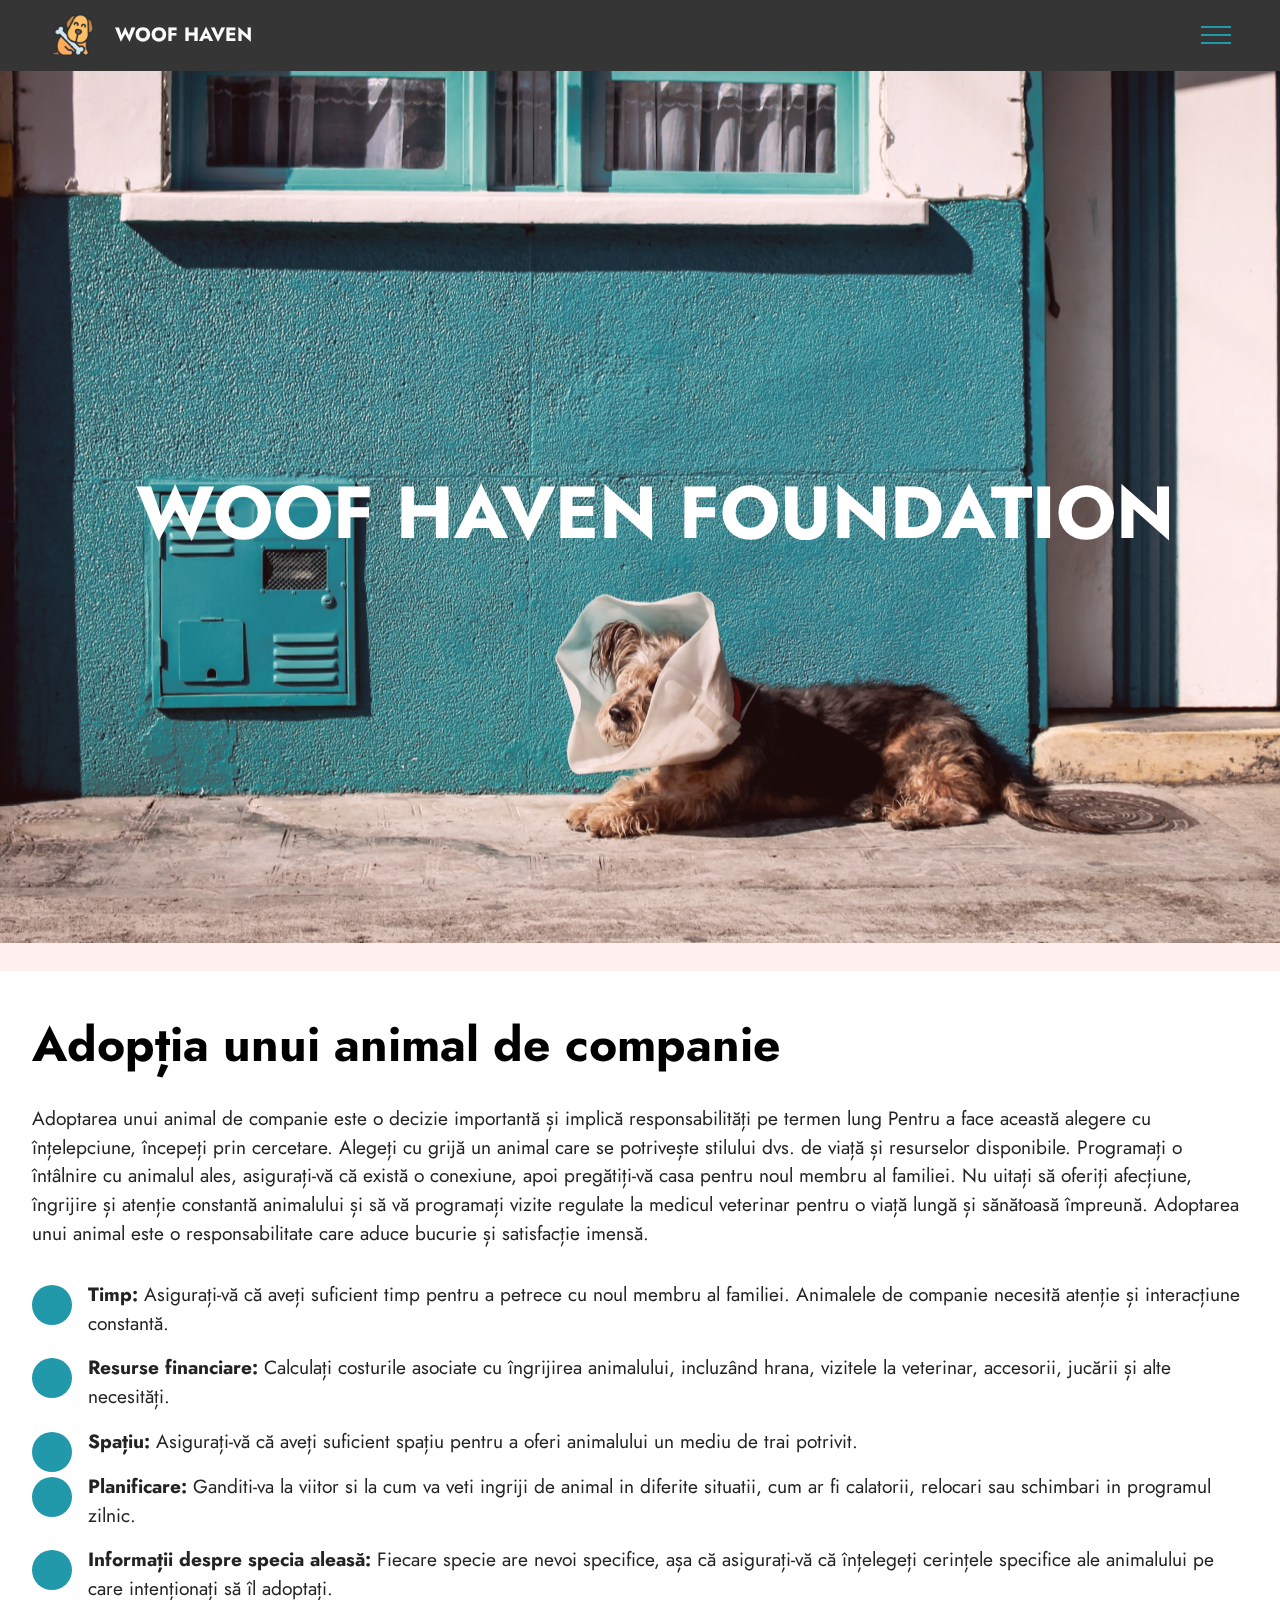
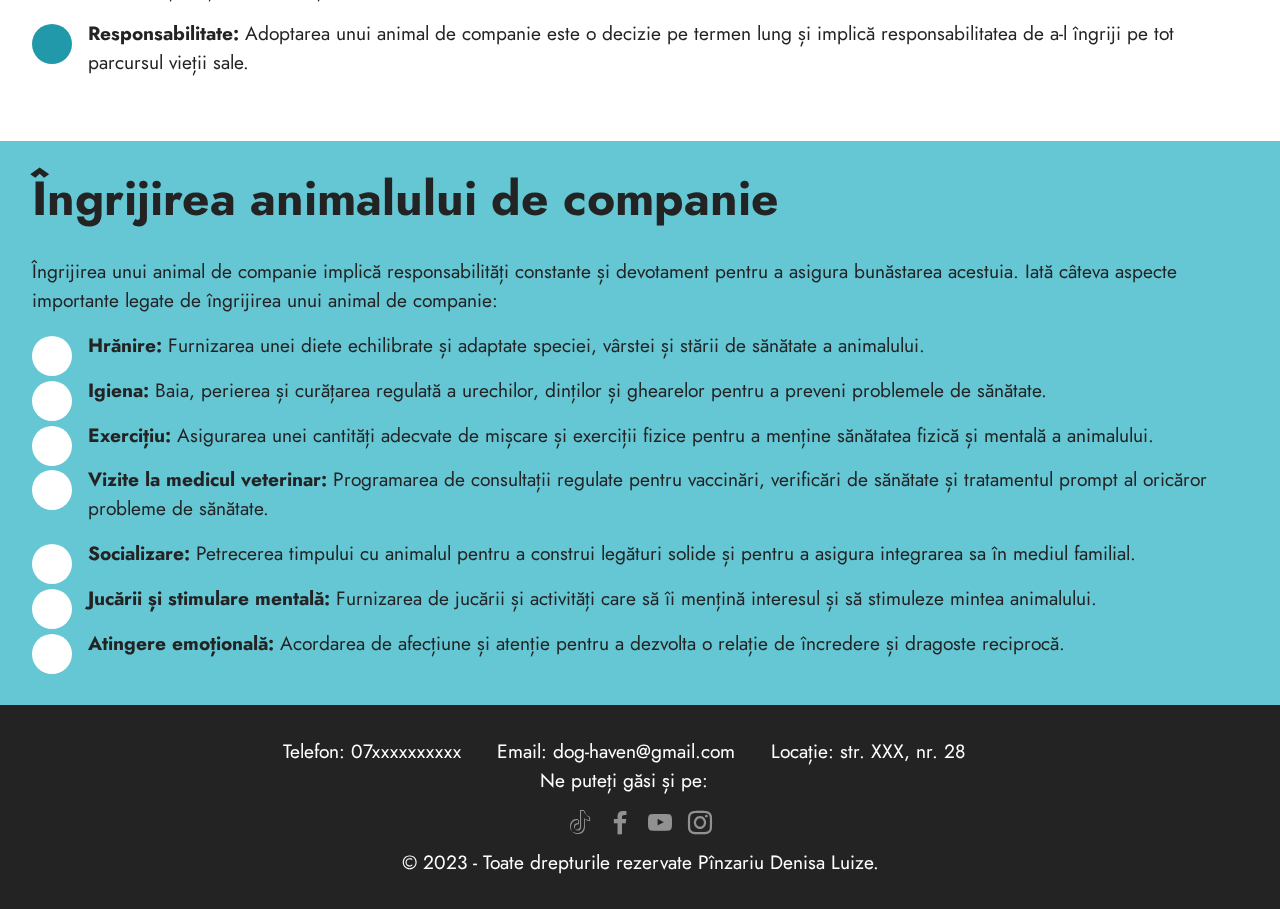
==== index.html @ f3b8346b "Prima versiune" ====
<!DOCTYPE html>
<html lang="ro">
<head>
  <meta charset="UTF-8">
  <meta name="author" content="Pînzariu Denisa Luize">
  <meta name="keywords" content="ONG, căței, adopție">
  <meta name="description" content="Tot ceea ce trebuie să știi despre căței, voluntariat și adoptția lor">
  <meta name="viewport" content="width=device-width, initial-scale=1, minimum-scale=1">
  <link rel="shortcut icon" href="assets/images/logo.png" type="image/x-icon">
  <meta name="description" content="">
  
  
  <title>WOOF Haven</title>
  <link rel="stylesheet" href="assets/tether/tether.min.css">
  <link rel="stylesheet" href="assets/bootstrap/css/bootstrap.min.css">
  <link rel="stylesheet" href="assets/bootstrap/css/bootstrap-grid.min.css">
  <link rel="stylesheet" href="assets/bootstrap/css/bootstrap-reboot.min.css">
  <link rel="stylesheet" href="assets/dropdown/css/style.css">
  <link rel="stylesheet" href="assets/socicon/css/styles.css">
  <link rel="stylesheet" href="assets/theme/css/style.css">
  <link rel="preload" as="style" href="assets/woof haven/css/mbr-additional.css"><link rel="stylesheet" href="assets/woof haven/css/mbr-additional.css" type="text/css">
  
  
  
  
</head>
<body>
  
  <section class="menu menu1 cid-u0d8FRiUh0" once="menu" id="menu1-0">
    

    <nav class="navbar navbar-dropdown collapsed">
        <div class="container-fluid">
            <div class="navbar-brand">
                <span class="navbar-logo">
                    <a href="index.html#header2-3">
                        <img src="assets/images/logo.png" alt="woof haven" style="height: 3rem;">
                    </a>
                </span>
                <span class="navbar-caption-wrap"><a class="navbar-caption text-white text-primary display-7" href="index.html">&nbsp;WOOF HAVEN</a></span>
            </div>
            <button class="navbar-toggler" type="button" data-toggle="collapse" data-target="#navbarSupportedContent" aria-controls="navbarNavAltMarkup" aria-expanded="false" aria-label="Toggle navigation">
                <div class="hamburger">
                    <span></span>
                    <span></span>
                    <span></span>
                    <span></span>
                </div>
            </button>
            <div class="collapse navbar-collapse" id="navbarSupportedContent">
                <ul class="navbar-nav nav-dropdown nav-right" data-app-modern-menu="true"><li class="nav-item"><a class="nav-link link text-white text-primary display-4" href="cateii-nostri.html" aria-expanded="false">Cățeii noștri</a></li><li class="nav-item"><a class="nav-link link text-white text-primary display-4" href="despre-noi.html">
                            Despre noi</a></li><li class="nav-item"><a class="nav-link link text-white text-primary display-4" href="implica-te.html">
                            Implică-te</a></li>
                    <li class="nav-item"><a class="nav-link link text-white text-primary display-4" href="contact.html">Contact</a>
                    </li></ul>
                
                
            </div>
        </div>
    </nav>
</section>

<section class="engine"><a href="https://woof haven.info/v">free html templates</a></section><section class="header2 cid-u0df5cunB4 mbr-fullscreen mbr-parallax-background" id="header2-5">

    

    <div class="mbr-overlay" style="opacity: 0.1; background-color: rgb(255, 102, 102);"></div>

    <div class="container-fluid">
        <div class="row justify-content-end">
            <div class="col-12 col-lg-11">
                <h1 class="mbr-section-title mbr-fonts-style mb-3 display-1"><strong>WOOF HAVEN FOUNDATION</strong></h1>
                
                
                
            </div>
        </div>
    </div>
</section>

<section class="content5 cid-u0dhcY89yg" id="content5-6">
    
    <div class="container-fluid">
        <div class="row justify-content-center">
            <div class="col-md-12 col-lg-12">
                <h2 class="mbr-section-title mbr-fonts-style mb-4 display-2"><strong>Adopția unui animal de companie&nbsp;</strong></h2>
                
                <p class="mbr-text mbr-fonts-style display-7">Adoptarea unui animal de companie este o decizie importantă și implică responsabilități pe termen lung Pentru a face această alegere cu înțelepciune, începeți prin cercetare. Alegeți cu grijă un animal care se potrivește stilului dvs. de viață și resurselor disponibile. Programați o întâlnire cu animalul ales, asigurați-vă că există o conexiune, apoi pregătiți-vă casa pentru noul membru al familiei. Nu uitați să oferiți afecțiune, îngrijire și atenție constantă animalului și să vă programați vizite regulate la medicul veterinar pentru o viață lungă și sănătoasă împreună. Adoptarea unui animal este o responsabilitate care aduce bucurie și satisfacție imensă.<br></p>
            </div>
        </div>
    </div>
</section>

<section class="content8 cid-u0djyHpOLw" id="content8-8">
    
    <div class="container-fluid">
        <div class="row justify-content-center">
            <div class="counter-container col-md-12 col-lg-12">
                
                <div class="mbr-text mbr-fonts-style display-7">
                    <ul>
                        <li><strong>Timp:&nbsp;</strong>Asigurați-vă că aveți suficient timp pentru a petrece cu noul membru al familiei. Animalele de companie necesită atenție și interacțiune constantă.&nbsp;</li>
                        <li><strong>Resurse financiare:&nbsp;</strong>Calculați costurile asociate cu îngrijirea animalului, incluzând hrana, vizitele la veterinar, accesorii, jucării și alte necesități.&nbsp;</li>
                        <li><strong>Spațiu:</strong>&nbsp;Asigurați-vă că aveți suficient spațiu pentru a oferi animalului un mediu de trai potrivit.</li><li><strong>Planificare:</strong> Ganditi-va la viitor si la cum va veti ingriji de animal in diferite situatii, cum ar fi calatorii, relocari sau schimbari in programul zilnic.</li><li><strong>
Informații despre specia aleasă:</strong> Fiecare specie are nevoi specifice, așa că asigurați-vă că înțelegeți cerințele specifice ale animalului pe care intenționați să îl adoptați.&nbsp;</li><li><strong>Responsabilitate:</strong> Adoptarea unui animal de companie este o decizie pe termen lung și implică responsabilitatea de a-l îngriji pe tot parcursul vieții sale.</li>
                    </ul>
                </div>
            </div>
        </div>
    </div>
</section>

<section class="content5 cid-u0du2XAeL3" id="content5-d">
    
    <div class="container-fluid">
        <div class="row justify-content-center">
            <div class="col-md-12 col-lg-12">
                
                <h2 class="mbr-section-subtitle mbr-fonts-style mb-4 display-2"><strong>Îngrijirea animalului de companie</strong></h2>
                <p class="mbr-text mbr-fonts-style display-7">Îngrijirea unui animal de companie implică responsabilități constante și devotament pentru a asigura bunăstarea acestuia. Iată câteva aspecte importante legate de îngrijirea unui animal de companie:
<br></p>
            </div>
        </div>
    </div>
</section>

<section class="content8 cid-u0dtSussFi" id="content8-c">
    
    <div class="container-fluid">
        <div class="row justify-content-center">
            <div class="counter-container col-md-12 col-lg-12">
                
                <div class="mbr-text mbr-fonts-style display-7">
                    <ul>
                        <li><strong>Hrănire: </strong>Furnizarea unei diete echilibrate și adaptate speciei, vârstei și stării de sănătate a animalului. 
</li><li><strong>Igiena: </strong>Baia, perierea și curățarea regulată a urechilor, dinților și ghearelor pentru a preveni problemele de sănătate. 
<strong></strong></li><li><strong>Exercițiu: </strong>Asigurarea unei cantități adecvate de mișcare și exerciții fizice pentru a menține sănătatea fizică și mentală a animalului. 
</li><li><strong>Vizite la medicul veterinar: </strong>Programarea de consultații regulate pentru vaccinări, verificări de sănătate și tratamentul prompt al oricăror probleme de sănătate. 
</li><li><strong>Socializare: </strong>Petrecerea timpului cu animalul pentru a construi legături solide și pentru a asigura integrarea sa în mediul familial. 
<strong></strong></li><li><strong>Jucării și stimulare mentală: </strong>Furnizarea de jucării și activități care să îi mențină interesul și să stimuleze mintea animalului. 
<strong></strong></li><li><strong>Atingere emoțională: </strong>Acordarea de afecțiune și atenție pentru a dezvolta o relație de încredere și dragoste reciprocă. 
</li>
                    </ul>
                </div>
            </div>
        </div>
    </div>
</section>

<section class="footer3 cid-u0dP0SPfYh" once="footers" id="footer3-h">

    

    

    <div class="container-fluid">
        <div class="media-container-row align-center mbr-white">
            <div class="row row-links">
                <ul class="foot-menu">
                    
                    
                    
                    
                    
                <li class="foot-menu-item mbr-fonts-style display-7">Telefon: 07xxxxxxxxxx&nbsp; &nbsp; &nbsp; Email: dog-haven@gmail.com&nbsp; &nbsp; &nbsp; Locație: str. XXX, nr. 28<br>Ne puteți găsi și pe:</li><li class="foot-menu-item mbr-fonts-style display-7"><br><br></li></ul>
            </div>
            <div class="row social-row">
                <div class="social-list align-right pb-2">
                    
                    
                    
                    
                    
                    
                <div class="soc-item">
                        <a href="https://www.tiktok.com" target="_blank">
                            <span class="mbr-iconfont mbr-iconfont-social socicon-tiktok socicon"></span>
                        </a>
                    </div><div class="soc-item">
                        <a href="https://www.facebook.com/?locale=ro_RO" target="_blank">
                            <span class="mbr-iconfont mbr-iconfont-social socicon-facebook socicon"></span>
                        </a>
                    </div><div class="soc-item">
                        <a href="https://www.youtube.com/" target="_blank">
                            <span class="mbr-iconfont mbr-iconfont-social socicon-youtube socicon"></span>
                        </a>
                    </div><div class="soc-item">
                        <a href="https://www.instagram.com/" target="_blank">
                            <span class="mbr-iconfont mbr-iconfont-social socicon-instagram socicon"></span>
                        </a>
                    </div></div>
            </div>
            <div class="row row-copirayt">
                <p class="mbr-text mb-0 mbr-fonts-style mbr-white align-center display-7">
                    © 2023 - Toate drepturile rezervate Pînzariu Denisa Luize.
                </p>
            </div>
        </div>
    </div>
</section>


  <script src="assets/web/assets/jquery/jquery.min.js"></script>
  <script src="assets/popper/popper.min.js"></script>
  <script src="assets/tether/tether.min.js"></script>
  <script src="assets/bootstrap/js/bootstrap.min.js"></script>
  <script src="assets/smoothscroll/smooth-scroll.js"></script>
  <script src="assets/parallax/jarallax.min.js"></script>
  <script src="assets/dropdown/js/nav-dropdown.js"></script>
  <script src="assets/dropdown/js/navbar-dropdown.js"></script>
  <script src="assets/touchswipe/jquery.touch-swipe.min.js"></script>
  <script src="assets/theme/js/script.js"></script>
  
  
  
</body>
</html>
---- assets/dropdown/css/style.css ----
.navbar-dropdown {
  left: 0;
  padding: 0;
  position: absolute;
  right: 0;
  top: 0;
  transition: all 0.45s ease;
  z-index: 1030;
  background: #282828; }
  .navbar-dropdown .navbar-logo {
    margin-right: 0.8rem;
    transition: margin 0.3s ease-in-out;
    vertical-align: middle; }
    .navbar-dropdown .navbar-logo img {
      height: 3.125rem;
      transition: all 0.3s ease-in-out; }
    .navbar-dropdown .navbar-logo.mbr-iconfont {
      font-size: 3.125rem;
      line-height: 3.125rem; }
  .navbar-dropdown .navbar-caption {
    font-weight: 700;
    white-space: normal;
    vertical-align: -4px;
    line-height: 3.125rem !important; }
    .navbar-dropdown .navbar-caption, .navbar-dropdown .navbar-caption:hover {
      color: inherit;
      text-decoration: none; }
  .navbar-dropdown .mbr-iconfont + .navbar-caption {
    vertical-align: -1px; }
  .navbar-dropdown.navbar-fixed-top {
    position: fixed; }
  .navbar-dropdown .navbar-brand span {
    vertical-align: -4px; }
  .navbar-dropdown.bg-color.transparent {
    background: none; }
  .navbar-dropdown.navbar-short .navbar-brand {
    padding: 0.625rem 0; }
    .navbar-dropdown.navbar-short .navbar-brand span {
      vertical-align: -1px; }
  .navbar-dropdown.navbar-short .navbar-caption {
    line-height: 2.375rem !important;
    vertical-align: -2px; }
  .navbar-dropdown.navbar-short .navbar-logo {
    margin-right: 0.5rem; }
    .navbar-dropdown.navbar-short .navbar-logo img {
      height: 2.375rem; }
    .navbar-dropdown.navbar-short .navbar-logo.mbr-iconfont {
      font-size: 2.375rem;
      line-height: 2.375rem; }
  .navbar-dropdown.navbar-short .mbr-table-cell {
    height: 3.625rem; }
  .navbar-dropdown .navbar-close {
    left: 0.6875rem;
    position: fixed;
    top: 0.75rem;
    z-index: 1000; }
  .navbar-dropdown .hamburger-icon {
    content: "";
    display: inline-block;
    vertical-align: middle;
    width: 16px;
    -webkit-box-shadow: 0 -6px 0 1px #282828,0 0 0 1px #282828,0 6px 0 1px #282828;
    -moz-box-shadow: 0 -6px 0 1px #282828,0 0 0 1px #282828,0 6px 0 1px #282828;
    box-shadow: 0 -6px 0 1px #282828,0 0 0 1px #282828,0 6px 0 1px #282828; }

.dropdown-menu .dropdown-toggle[data-toggle="dropdown-submenu"]::after {
  border-bottom: 0.35em solid transparent;
  border-left: 0.35em solid;
  border-right: 0;
  border-top: 0.35em solid transparent;
  margin-left: 0.3rem; }

.dropdown-menu .dropdown-item:focus {
  outline: 0; }

.nav-dropdown {
  font-size: 0.75rem;
  font-weight: 500;
  height: auto !important; }
  .nav-dropdown .nav-btn {
    padding-left: 1rem; }
  .nav-dropdown .link {
    margin: .667em 1.667em;
    font-weight: 500;
    padding: 0;
    transition: color .2s ease-in-out; }
    .nav-dropdown .link.dropdown-toggle {
      margin-right: 2.583em; }
      .nav-dropdown .link.dropdown-toggle::after {
        margin-left: .25rem;
        border-top: 0.35em solid;
        border-right: 0.35em solid transparent;
        border-left: 0.35em solid transparent;
        border-bottom: 0; }
      .nav-dropdown .link.dropdown-toggle[aria-expanded="true"] {
        margin: 0;
        padding: 0.667em 3.263em  0.667em 1.667em; }
  .nav-dropdown .link::after,
  .nav-dropdown .dropdown-item::after {
    color: inherit; }
  .nav-dropdown .btn {
    font-size: 0.75rem;
    font-weight: 700;
    letter-spacing: 0;
    margin-bottom: 0;
    padding-left: 1.25rem;
    padding-right: 1.25rem; }
  .nav-dropdown .dropdown-menu {
    border-radius: 0;
    border: 0;
    left: 0;
    margin: 0;
    padding-bottom: 1.25rem;
    padding-top: 1.25rem;
    position: relative; }
  .nav-dropdown .dropdown-submenu {
    margin-left: 0.125rem;
    top: 0; }
  .nav-dropdown .dropdown-item {
    font-weight: 500;
    line-height: 2;
    padding: 0.3846em 4.615em 0.3846em 1.5385em;
    position: relative;
    transition: color .2s ease-in-out, background-color .2s ease-in-out; }
    .nav-dropdown .dropdown-item::after {
      margin-top: -0.3077em;
      position: absolute;
      right: 1.1538em;
      top: 50%; }
    .nav-dropdown .dropdown-item:focus, .nav-dropdown .dropdown-item:hover {
      background: none; }

@media (max-width: 767px) {
  .nav-dropdown.navbar-toggleable-sm {
    bottom: 0;
    display: none;
    left: 0;
    overflow-x: hidden;
    position: fixed;
    top: 0;
    transform: translateX(-100%);
    -ms-transform: translateX(-100%);
    -webkit-transform: translateX(-100%);
    width: 18.75rem;
    z-index: 999; } }
.nav-dropdown.navbar-toggleable-xl {
  bottom: 0;
  display: none;
  left: 0;
  overflow-x: hidden;
  position: fixed;
  top: 0;
  transform: translateX(-100%);
  -ms-transform: translateX(-100%);
  -webkit-transform: translateX(-100%);
  width: 18.75rem;
  z-index: 999; }

.nav-dropdown-sm {
  display: block !important;
  overflow-x: hidden;
  overflow: auto;
  padding-top: 3.875rem; }
  .nav-dropdown-sm::after {
    content: "";
    display: block;
    height: 3rem;
    width: 100%; }
  .nav-dropdown-sm.collapse.in ~ .navbar-close {
    display: block !important; }
  .nav-dropdown-sm.collapsing, .nav-dropdown-sm.collapse.in {
    transform: translateX(0);
    -ms-transform: translateX(0);
    -webkit-transform: translateX(0);
    transition: all 0.25s ease-out;
    -webkit-transition: all 0.25s ease-out;
    background: #282828; }
  .nav-dropdown-sm.collapsing[aria-expanded="false"] {
    transform: translateX(-100%);
    -ms-transform: translateX(-100%);
    -webkit-transform: translateX(-100%); }
  .nav-dropdown-sm .nav-item {
    display: block;
    margin-left: 0 !important;
    padding-left: 0; }
  .nav-dropdown-sm .link,
  .nav-dropdown-sm .dropdown-item {
    border-top: 1px dotted rgba(255, 255, 255, 0.1);
    font-size: 0.8125rem;
    line-height: 1.6;
    margin: 0 !important;
    padding: 0.875rem 2.4rem 0.875rem 1.5625rem !important;
    position: relative;
    white-space: normal; }
    .nav-dropdown-sm .link:focus, .nav-dropdown-sm .link:hover,
    .nav-dropdown-sm .dropdown-item:focus,
    .nav-dropdown-sm .dropdown-item:hover {
      background: rgba(0, 0, 0, 0.2) !important;
      color: #c0a375; }
  .nav-dropdown-sm .nav-btn {
    position: relative;
    padding: 1.5625rem 1.5625rem 0 1.5625rem; }
    .nav-dropdown-sm .nav-btn::before {
      border-top: 1px dotted rgba(255, 255, 255, 0.1);
      content: "";
      left: 0;
      position: absolute;
      top: 0;
      width: 100%; }
    .nav-dropdown-sm .nav-btn + .nav-btn {
      padding-top: 0.625rem; }
      .nav-dropdown-sm .nav-btn + .nav-btn::before {
        display: none; }
  .nav-dropdown-sm .btn {
    padding: 0.625rem 0; }
  .nav-dropdown-sm .dropdown-toggle[data-toggle="dropdown-submenu"]::after {
    margin-left: .25rem;
    border-top: 0.35em solid;
    border-right: 0.35em solid transparent;
    border-left: 0.35em solid transparent;
    border-bottom: 0; }
  .nav-dropdown-sm .dropdown-toggle[data-toggle="dropdown-submenu"][aria-expanded="true"]::after {
    border-top: 0;
    border-right: 0.35em solid transparent;
    border-left: 0.35em solid transparent;
    border-bottom: 0.35em solid; }
  .nav-dropdown-sm .dropdown-menu {
    margin: 0;
    padding: 0;
    position: relative;
    top: 0;
    left: 0;
    width: 100%;
    border: 0;
    float: none;
    border-radius: 0;
    background: none; }
  .nav-dropdown-sm .dropdown-submenu {
    left: 100%;
    margin-left: 0.125rem;
    margin-top: -1.25rem;
    top: 0; }

.navbar-toggleable-sm .nav-dropdown .dropdown-menu {
  position: absolute; }

.navbar-toggleable-sm .nav-dropdown .dropdown-submenu {
  left: 100%;
  margin-left: 0.125rem;
  margin-top: -1.25rem;
  top: 0; }

.navbar-toggleable-sm.opened .nav-dropdown .dropdown-menu {
  position: relative; }

.navbar-toggleable-sm.opened .nav-dropdown .dropdown-submenu {
  left: 0;
  margin-left: 00rem;
  margin-top: 0rem;
  top: 0; }

.is-builder .nav-dropdown.collapsing {
  transition: none !important; }

/*# sourceMappingURL=style.css.map */
---- assets/socicon/css/styles.css ----
@charset "UTF-8";

@font-face {
  font-family: 'Socicon';
  src:  url('../fonts/socicon.eot');
  src:  url('../fonts/socicon.eot?#iefix') format('embedded-opentype'),
    url('../fonts/socicon.woff2') format('woff2'),
    url('../fonts/socicon.ttf') format('truetype'),
    url('../fonts/socicon.woff') format('woff'),
    url('../fonts/socicon.svg#socicon') format('svg');
  font-weight: normal;
  font-style: normal;
}

[data-icon]:before {
  font-family: "socicon" !important;
  content: attr(data-icon);
  font-style: normal !important;
  font-weight: normal !important;
  font-variant: normal !important;
  text-transform: none !important;
  speak: none;
  line-height: 1;
  -webkit-font-smoothing: antialiased;
  -moz-osx-font-smoothing: grayscale;
}

[class^="socicon-"], [class*=" socicon-"] {
  /* use !important to prevent issues with browser extensions that change fonts */
  font-family: 'Socicon' !important;
  speak: none;
  font-style: normal;
  font-weight: normal;
  font-variant: normal;
  text-transform: none;
  line-height: 1;

  /* Better Font Rendering =========== */
  -webkit-font-smoothing: antialiased;
  -moz-osx-font-smoothing: grayscale;
}

.socicon-eitaa:before {
  content: "\e97c";
}
.socicon-soroush:before {
  content: "\e97d";
}
.socicon-bale:before {
  content: "\e97e";
}
.socicon-zazzle:before {
  content: "\e97b";
}
.socicon-society6:before {
  content: "\e97a";
}
.socicon-redbubble:before {
  content: "\e979";
}
.socicon-avvo:before {
  content: "\e978";
}
.socicon-stitcher:before {
  content: "\e977";
}
.socicon-googlehangouts:before {
  content: "\e974";
}
.socicon-dlive:before {
  content: "\e975";
}
.socicon-vsco:before {
  content: "\e976";
}
.socicon-flipboard:before {
  content: "\e973";
}
.socicon-ubuntu:before {
  content: "\e958";
}
.socicon-artstation:before {
  content: "\e959";
}
.socicon-invision:before {
  content: "\e95a";
}
.socicon-torial:before {
  content: "\e95b";
}
.socicon-collectorz:before {
  content: "\e95c";
}
.socicon-seenthis:before {
  content: "\e95d";
}
.socicon-googleplaymusic:before {
  content: "\e95e";
}
.socicon-debian:before {
  content: "\e95f";
}
.socicon-filmfreeway:before {
  content: "\e960";
}
.socicon-gnome:before {
  content: "\e961";
}
.socicon-itchio:before {
  content: "\e962";
}
.socicon-jamendo:before {
  content: "\e963";
}
.socicon-mix:before {
  content: "\e964";
}
.socicon-sharepoint:before {
  content: "\e965";
}
.socicon-tinder:before {
  content: "\e966";
}
.socicon-windguru:before {
  content: "\e967";
}
.socicon-cdbaby:before {
  content: "\e968";
}
.socicon-elementaryos:before {
  content: "\e969";
}
.socicon-stage32:before {
  content: "\e96a";
}
.socicon-tiktok:before {
  content: "\e96b";
}
.socicon-gitter:before {
  content: "\e96c";
}
.socicon-letterboxd:before {
  content: "\e96d";
}
.socicon-threema:before {
  content: "\e96e";
}
.socicon-splice:before {
  content: "\e96f";
}
.socicon-metapop:before {
  content: "\e970";
}
.socicon-naver:before {
  content: "\e971";
}
.socicon-remote:before {
  content: "\e972";
}
.socicon-internet:before {
  content: "\e957";
}
.socicon-moddb:before {
  content: "\e94b";
}
.socicon-indiedb:before {
  content: "\e94c";
}
.socicon-traxsource:before {
  content: "\e94d";
}
.socicon-gamefor:before {
  content: "\e94e";
}
.socicon-pixiv:before {
  content: "\e94f";
}
.socicon-myanimelist:before {
  content: "\e950";
}
.socicon-blackberry:before {
  content: "\e951";
}
.socicon-wickr:before {
  content: "\e952";
}
.socicon-spip:before {
  content: "\e953";
}
.socicon-napster:before {
  content: "\e954";
}
.socicon-beatport:before {
  content: "\e955";
}
.socicon-hackerone:before {
  content: "\e956";
}
.socicon-hackernews:before {
  content: "\e946";
}
.socicon-smashwords:before {
  content: "\e947";
}
.socicon-kobo:before {
  content: "\e948";
}
.socicon-bookbub:before {
  content: "\e949";
}
.socicon-mailru:before {
  content: "\e94a";
}
.socicon-gitlab:before {
  content: "\e945";
}
.socicon-instructables:before {
  content: "\e944";
}
.socicon-portfolio:before {
  content: "\e943";
}
.socicon-codered:before {
  content: "\e940";
}
.socicon-origin:before {
  content: "\e941";
}
.socicon-nextdoor:before {
  content: "\e942";
}
.socicon-udemy:before {
  content: "\e93f";
}
.socicon-livemaster:before {
  content: "\e93e";
}
.socicon-crunchbase:before {
  content: "\e93b";
}
.socicon-homefy:before {
  content: "\e93c";
}
.socicon-calendly:before {
  content: "\e93d";
}
.socicon-realtor:before {
  content: "\e90f";
}
.socicon-tidal:before {
  content: "\e910";
}
.socicon-qobuz:before {
  content: "\e911";
}
.socicon-natgeo:before {
  content: "\e912";
}
.socicon-mastodon:before {
  content: "\e913";
}
.socicon-unsplash:before {
  content: "\e914";
}
.socicon-homeadvisor:before {
  content: "\e915";
}
.socicon-angieslist:before {
  content: "\e916";
}
.socicon-codepen:before {
  content: "\e917";
}
.socicon-slack:before {
  content: "\e918";
}
.socicon-openaigym:before {
  content: "\e919";
}
.socicon-logmein:before {
  content: "\e91a";
}
.socicon-fiverr:before {
  content: "\e91b";
}
.socicon-gotomeeting:before {
  content: "\e91c";
}
.socicon-aliexpress:before {
  content: "\e91d";
}
.socicon-guru:before {
  content: "\e91e";
}
.socicon-appstore:before {
  content: "\e91f";
}
.socicon-homes:before {
  content: "\e920";
}
.socicon-zoom:before {
  content: "\e921";
}
.socicon-alibaba:before {
  content: "\e922";
}
.socicon-craigslist:before {
  content: "\e923";
}
.socicon-wix:before {
  content: "\e924";
}
.socicon-redfin:before {
  content: "\e925";
}
.socicon-googlecalendar:before {
  content: "\e926";
}
.socicon-shopify:before {
  content: "\e927";
}
.socicon-freelancer:before {
  content: "\e928";
}
.socicon-seedrs:before {
  content: "\e929";
}
.socicon-bing:before {
  content: "\e92a";
}
.socicon-doodle:before {
  content: "\e92b";
}
.socicon-bonanza:before {
  content: "\e92c";
}
.socicon-squarespace:before {
  content: "\e92d";
}
.socicon-toptal:before {
  content: "\e92e";
}
.socicon-gust:before {
  content: "\e92f";
}
.socicon-ask:before {
  content: "\e930";
}
.socicon-trulia:before {
  content: "\e931";
}
.socicon-loomly:before {
  content: "\e932";
}
.socicon-ghost:before {
  content: "\e933";
}
.socicon-upwork:before {
  content: "\e934";
}
.socicon-fundable:before {
  content: "\e935";
}
.socicon-booking:before {
  content: "\e936";
}
.socicon-googlemaps:before {
  content: "\e937";
}
.socicon-zillow:before {
  content: "\e938";
}
.socicon-niconico:before {
  content: "\e939";
}
.socicon-toneden:before {
  content: "\e93a";
}
.socicon-augment:before {
  content: "\e908";
}
.socicon-bitbucket:before {
  content: "\e909";
}
.socicon-fyuse:before {
  content: "\e90a";
}
.socicon-yt-gaming:before {
  content: "\e90b";
}
.socicon-sketchfab:before {
  content: "\e90c";
}
.socicon-mobcrush:before {
  content: "\e90d";
}
.socicon-microsoft:before {
  content: "\e90e";
}
.socicon-pandora:before {
  content: "\e907";
}
.socicon-messenger:before {
  content: "\e906";
}
.socicon-gamewisp:before {
  content: "\e905";
}
.socicon-bloglovin:before {
  content: "\e904";
}
.socicon-tunein:before {
  content: "\e903";
}
.socicon-gamejolt:before {
  content: "\e901";
}
.socicon-trello:before {
  content: "\e902";
}
.socicon-spreadshirt:before {
  content: "\e900";
}
.socicon-500px:before {
  content: "\e000";
}
.socicon-8tracks:before {
  content: "\e001";
}
.socicon-airbnb:before {
  content: "\e002";
}
.socicon-alliance:before {
  content: "\e003";
}
.socicon-amazon:before {
  content: "\e004";
}
.socicon-amplement:before {
  content: "\e005";
}
.socicon-android:before {
  content: "\e006";
}
.socicon-angellist:before {
  content: "\e007";
}
.socicon-apple:before {
  content: "\e008";
}
.socicon-appnet:before {
  content: "\e009";
}
.socicon-baidu:before {
  content: "\e00a";
}
.socicon-bandcamp:before {
  content: "\e00b";
}
.socicon-battlenet:before {
  content: "\e00c";
}
.socicon-mixer:before {
  content: "\e00d";
}
.socicon-bebee:before {
  content: "\e00e";
}
.socicon-bebo:before {
  content: "\e00f";
}
.socicon-behance:before {
  content: "\e010";
}
.socicon-blizzard:before {
  content: "\e011";
}
.socicon-blogger:before {
  content: "\e012";
}
.socicon-buffer:before {
  content: "\e013";
}
.socicon-chrome:before {
  content: "\e014";
}
.socicon-coderwall:before {
  content: "\e015";
}
.socicon-curse:before {
  content: "\e016";
}
.socicon-dailymotion:before {
  content: "\e017";
}
.socicon-deezer:before {
  content: "\e018";
}
.socicon-delicious:before {
  content: "\e019";
}
.socicon-deviantart:before {
  content: "\e01a";
}
.socicon-diablo:before {
  content: "\e01b";
}
.socicon-digg:before {
  content: "\e01c";
}
.socicon-discord:before {
  content: "\e01d";
}
.socicon-disqus:before {
  content: "\e01e";
}
.socicon-douban:before {
  content: "\e01f";
}
.socicon-draugiem:before {
  content: "\e020";
}
.socicon-dribbble:before {
  content: "\e021";
}
.socicon-drupal:before {
  content: "\e022";
}
.socicon-ebay:before {
  content: "\e023";
}
.socicon-ello:before {
  content: "\e024";
}
.socicon-endomodo:before {
  content: "\e025";
}
.socicon-envato:before {
  content: "\e026";
}
.socicon-etsy:before {
  content: "\e027";
}
.socicon-facebook:before {
  content: "\e028";
}
.socicon-feedburner:before {
  content: "\e029";
}
.socicon-filmweb:before {
  content: "\e02a";
}
.socicon-firefox:before {
  content: "\e02b";
}
.socicon-flattr:before {
  content: "\e02c";
}
.socicon-flickr:before {
  content: "\e02d";
}
.socicon-formulr:before {
  content: "\e02e";
}
.socicon-forrst:before {
  content: "\e02f";
}
.socicon-foursquare:before {
  content: "\e030";
}
.socicon-friendfeed:before {
  content: "\e031";
}
.socicon-github:before {
  content: "\e032";
}
.socicon-goodreads:before {
  content: "\e033";
}
.socicon-google:before {
  content: "\e034";
}
.socicon-googlescholar:before {
  content: "\e035";
}
.socicon-googlegroups:before {
  content: "\e036";
}
.socicon-googlephotos:before {
  content: "\e037";
}
.socicon-googleplus:before {
  content: "\e038";
}
.socicon-grooveshark:before {
  content: "\e039";
}
.socicon-hackerrank:before {
  content: "\e03a";
}
.socicon-hearthstone:before {
  content: "\e03b";
}
.socicon-hellocoton:before {
  content: "\e03c";
}
.socicon-heroes:before {
  content: "\e03d";
}
.socicon-smashcast:before {
  content: "\e03e";
}
.socicon-horde:before {
  content: "\e03f";
}
.socicon-houzz:before {
  content: "\e040";
}
.socicon-icq:before {
  content: "\e041";
}
.socicon-identica:before {
  content: "\e042";
}
.socicon-imdb:before {
  content: "\e043";
}
.socicon-instagram:before {
  content: "\e044";
}
.socicon-issuu:before {
  content: "\e045";
}
.socicon-istock:before {
  content: "\e046";
}
.socicon-itunes:before {
  content: "\e047";
}
.socicon-keybase:before {
  content: "\e048";
}
.socicon-lanyrd:before {
  content: "\e049";
}
.socicon-lastfm:before {
  content: "\e04a";
}
.socicon-line:before {
  content: "\e04b";
}
.socicon-linkedin:before {
  content: "\e04c";
}
.socicon-livejournal:before {
  content: "\e04d";
}
.socicon-lyft:before {
  content: "\e04e";
}
.socicon-macos:before {
  content: "\e04f";
}
.socicon-mail:before {
  content: "\e050";
}
.socicon-medium:before {
  content: "\e051";
}
.socicon-meetup:before {
  content: "\e052";
}
.socicon-mixcloud:before {
  content: "\e053";
}
.socicon-modelmayhem:before {
  content: "\e054";
}
.socicon-mumble:before {
  content: "\e055";
}
.socicon-myspace:before {
  content: "\e056";
}
.socicon-newsvine:before {
  content: "\e057";
}
.socicon-nintendo:before {
  content: "\e058";
}
.socicon-npm:before {
  content: "\e059";
}
.socicon-odnoklassniki:before {
  content: "\e05a";
}
.socicon-openid:before {
  content: "\e05b";
}
.socicon-opera:before {
  content: "\e05c";
}
.socicon-outlook:before {
  content: "\e05d";
}
.socicon-overwatch:before {
  content: "\e05e";
}
.socicon-patreon:before {
  content: "\e05f";
}
.socicon-paypal:before {
  content: "\e060";
}
.socicon-periscope:before {
  content: "\e061";
}
.socicon-persona:before {
  content: "\e062";
}
.socicon-pinterest:before {
  content: "\e063";
}
.socicon-play:before {
  content: "\e064";
}
.socicon-player:before {
  content: "\e065";
}
.socicon-playstation:before {
  content: "\e066";
}
.socicon-pocket:before {
  content: "\e067";
}
.socicon-qq:before {
  content: "\e068";
}
.socicon-quora:before {
  content: "\e069";
}
.socicon-raidcall:before {
  content: "\e06a";
}
.socicon-ravelry:before {
  content: "\e06b";
}
.socicon-reddit:before {
  content: "\e06c";
}
.socicon-renren:before {
  content: "\e06d";
}
.socicon-researchgate:before {
  content: "\e06e";
}
.socicon-residentadvisor:before {
  content: "\e06f";
}
.socicon-reverbnation:before {
  content: "\e070";
}
.socicon-rss:before {
  content: "\e071";
}
.socicon-sharethis:before {
  content: "\e072";
}
.socicon-skype:before {
  content: "\e073";
}
.socicon-slideshare:before {
  content: "\e074";
}
.socicon-smugmug:before {
  content: "\e075";
}
.socicon-snapchat:before {
  content: "\e076";
}
.socicon-songkick:before {
  content: "\e077";
}
.socicon-soundcloud:before {
  content: "\e078";
}
.socicon-spotify:before {
  content: "\e079";
}
.socicon-stackexchange:before {
  content: "\e07a";
}
.socicon-stackoverflow:before {
  content: "\e07b";
}
.socicon-starcraft:before {
  content: "\e07c";
}
.socicon-stayfriends:before {
  content: "\e07d";
}
.socicon-steam:before {
  content: "\e07e";
}
.socicon-storehouse:before {
  content: "\e07f";
}
.socicon-strava:before {
  content: "\e080";
}
.socicon-streamjar:before {
  content: "\e081";
}
.socicon-stumbleupon:before {
  content: "\e082";
}
.socicon-swarm:before {
  content: "\e083";
}
.socicon-teamspeak:before {
  content: "\e084";
}
.socicon-teamviewer:before {
  content: "\e085";
}
.socicon-technorati:before {
  content: "\e086";
}
.socicon-telegram:before {
  content: "\e087";
}
.socicon-tripadvisor:before {
  content: "\e088";
}
.socicon-tripit:before {
  content: "\e089";
}
.socicon-triplej:before {
  content: "\e08a";
}
.socicon-tumblr:before {
  content: "\e08b";
}
.socicon-twitch:before {
  content: "\e08c";
}
.socicon-twitter:before {
  content: "\e08d";
}
.socicon-uber:before {
  content: "\e08e";
}
.socicon-ventrilo:before {
  content: "\e08f";
}
.socicon-viadeo:before {
  content: "\e090";
}
.socicon-viber:before {
  content: "\e091";
}
.socicon-viewbug:before {
  content: "\e092";
}
.socicon-vimeo:before {
  content: "\e093";
}
.socicon-vine:before {
  content: "\e094";
}
.socicon-vkontakte:before {
  content: "\e095";
}
.socicon-warcraft:before {
  content: "\e096";
}
.socicon-wechat:before {
  content: "\e097";
}
.socicon-weibo:before {
  content: "\e098";
}
.socicon-whatsapp:before {
  content: "\e099";
}
.socicon-wikipedia:before {
  content: "\e09a";
}
.socicon-windows:before {
  content: "\e09b";
}
.socicon-wordpress:before {
  content: "\e09c";
}
.socicon-wykop:before {
  content: "\e09d";
}
.socicon-xbox:before {
  content: "\e09e";
}
.socicon-xing:before {
  content: "\e09f";
}
.socicon-yahoo:before {
  content: "\e0a0";
}
.socicon-yammer:before {
  content: "\e0a1";
}
.socicon-yandex:before {
  content: "\e0a2";
}
.socicon-yelp:before {
  content: "\e0a3";
}
.socicon-younow:before {
  content: "\e0a4";
}
.socicon-youtube:before {
  content: "\e0a5";
}
.socicon-zapier:before {
  content: "\e0a6";
}
.socicon-zerply:before {
  content: "\e0a7";
}
.socicon-zomato:before {
  content: "\e0a8";
}
.socicon-zynga:before {
  content: "\e0a9";
}
---- assets/theme/css/style.css ----
section {
  background-color: #ffffff; }

.form-control:focus {
  box-shadow: none; }

:focus {
  outline: none; }

section,
.container,
.container-fluid {
  position: relative;
  word-wrap: break-word; }

a.mbr-iconfont:hover {
  text-decoration: none; }

.article .lead p,
.article .lead ul,
.article .lead ol,
.article .lead pre,
.article .lead blockquote {
  margin-bottom: 0; }

a {
  font-style: normal;
  font-weight: 400;
  cursor: pointer; }
  a, a:hover {
    text-decoration: none; }

figure {
  margin-bottom: 0; }

body {
  color: #232323; }

h1,
h2,
h3,
h4,
h5,
h6,
.display-1,
.display-2,
.display-4,
.display-5,
.display-7,
span,
p,
a {
  line-height: 1;
  word-break: break-word;
  word-wrap: break-word;
  font-weight: 400; }

b,
strong {
  font-weight: bold; }

input:-webkit-autofill, input:-webkit-autofill:hover, input:-webkit-autofill:focus, input:-webkit-autofill:active {
  transition-delay: 9999s;
  transition-property: background-color, color; }

textarea[type="hidden"] {
  display: none; }

body {
  position: relative; }

section {
  background-position: 50% 50%;
  background-repeat: no-repeat;
  background-size: cover; }
  section .mbr-background-video,
  section .mbr-background-video-preview {
    position: absolute;
    bottom: 0;
    left: 0;
    right: 0;
    top: 0; }

.hidden {
  visibility: hidden; }

.mbr-z-index20 {
  z-index: 20; }

/*! Base colors */
.mbr-white {
  color: #ffffff; }

.mbr-black {
  color: #111111; }

.mbr-bg-white {
  background-color: #ffffff; }

.mbr-bg-black {
  background-color: #000000; }

/*! Text-aligns */
.align-left {
  text-align: left; }

.align-center {
  text-align: center; }

.align-right {
  text-align: right; }

/*! Font-weight  */
.mbr-light {
  font-weight: 300; }

.mbr-regular {
  font-weight: 400; }

.mbr-semibold {
  font-weight: 500; }

.mbr-bold {
  font-weight: 700; }

/*! Media  */
.media-size-item {
  flex: 1 1 auto; }

.media-content {
  flex-basis: 100%; }

.media-container-row {
  display: flex;
  flex-direction: row;
  flex-wrap: wrap;
  justify-content: center;
  align-content: center;
  align-items: start; }
  .media-container-row .media-size-item {
    width: 400px; }

.media-container-column {
  display: flex;
  flex-direction: column;
  flex-wrap: wrap;
  justify-content: center;
  align-content: center;
  align-items: stretch; }
  .media-container-column > * {
    width: 100%; }

@media (min-width: 992px) {
  .media-container-row {
    flex-wrap: nowrap; } }
figure {
  overflow: hidden; }

figure[mbr-media-size] {
  transition: width 0.1s; }

img,
iframe {
  display: block;
  width: 100%; }

.card {
  background-color: transparent;
  border: none; }

.card-box {
  width: 100%; }

.card-img {
  text-align: center;
  flex-shrink: 0;
  -webkit-flex-shrink: 0; }

.media {
  max-width: 100%;
  margin: 0 auto; }

.mbr-figure {
  align-self: center; }

.media-container > div {
  max-width: 100%; }

.mbr-figure img,
.card-img img {
  width: 100%; }

@media (max-width: 991px) {
  .media-size-item {
    width: auto !important; }

  .media {
    width: auto; }

  .mbr-figure {
    width: 100% !important; } }
/*! Buttons */
.mbr-section-btn {
  margin-left: -0.6rem;
  margin-right: -0.6rem;
  font-size: 0; }

.btn {
  font-weight: 600;
  border-width: 1px;
  font-style: normal;
  margin: 0.6rem 0.6rem;
  white-space: normal;
  transition: all 0.2s ease-in-out;
  display: inline-flex;
  align-items: center;
  justify-content: center;
  word-break: break-word; }

.btn-sm {
  font-weight: 600;
  letter-spacing: 0px;
  transition: all 0.3s ease-in-out; }

.btn-md {
  font-weight: 600;
  letter-spacing: 0px;
  transition: all 0.3s ease-in-out; }

.btn-lg {
  font-weight: 600;
  letter-spacing: 0px;
  transition: all 0.3s ease-in-out; }

.btn-form {
  margin: 0; }
  .btn-form:hover {
    cursor: pointer; }

nav .mbr-section-btn {
  margin-left: 0rem;
  margin-right: 0rem; }

/*! Btn icon margin */
.btn .mbr-iconfont,
.btn.btn-sm .mbr-iconfont {
  order: 1;
  cursor: pointer;
  margin-left: 0.5rem;
  vertical-align: sub; }

.btn.btn-md .mbr-iconfont,
.btn.btn-md .mbr-iconfont {
  margin-left: 0.8rem; }

.mbr-regular {
  font-weight: 400; }

.mbr-semibold {
  font-weight: 500; }

.mbr-bold {
  font-weight: 700; }

[type="submit"] {
  -webkit-appearance: none; }

/*! Full-screen */
.mbr-fullscreen .mbr-overlay {
  min-height: 100vh; }

.mbr-fullscreen {
  display: flex;
  display: -webkit-flex;
  display: -moz-flex;
  display: -ms-flex;
  display: -o-flex;
  align-items: center;
  min-height: 100vh;
  padding-top: 3rem;
  padding-bottom: 3rem; }

/*! Map */
.map {
  height: 25rem;
  position: relative; }
  .map iframe {
    width: 100%;
    height: 100%; }

/* Form */
.form-asterisk {
  font-family: initial;
  position: absolute;
  top: -2px;
  font-weight: normal; }

/*! Scroll to top arrow */
.mbr-arrow-up {
  bottom: 25px;
  right: 90px;
  position: fixed;
  text-align: right;
  z-index: 5000;
  color: #ffffff;
  font-size: 32px; }

.mbr-arrow-up a {
  background: rgba(0, 0, 0, 0.2);
  border-radius: 50%;
  color: #fff;
  display: inline-block;
  height: 60px;
  width: 60px;
  outline-style: none !important;
  position: relative;
  text-decoration: none;
  transition: all 0.3s ease-in-out;
  cursor: pointer;
  text-align: center; }
  .mbr-arrow-up a:hover {
    background-color: rgba(0, 0, 0, 0.4); }
  .mbr-arrow-up a i {
    line-height: 60px; }

.mbr-arrow-up-icon {
  display: block;
  color: #fff; }

.mbr-arrow-up-icon::before {
  content: "\203a";
  display: inline-block;
  font-family: serif;
  font-size: 32px;
  line-height: 1;
  font-style: normal;
  position: relative;
  top: 6px;
  left: -4px;
  transform: rotate(-90deg); }

/*! Arrow Down */
.mbr-arrow {
  position: absolute;
  bottom: 45px;
  left: 50%;
  width: 60px;
  height: 60px;
  cursor: pointer;
  background-color: rgba(80, 80, 80, 0.5);
  border-radius: 50%;
  transform: translateX(-50%); }
  .mbr-arrow > a {
    display: inline-block;
    text-decoration: none;
    outline-style: none;
    animation: arrowdown 1.7s ease-in-out infinite; }
    .mbr-arrow > a > i {
      position: absolute;
      top: -2px;
      left: 15px;
      font-size: 2rem; }

@keyframes arrowdown {
  0% {
    transform: translateY(0px); }
  50% {
    transform: translateY(-5px); }
  100% {
    transform: translateY(0px); } }
@-webkit-keyframes arrowdown {
  0% {
    transform: translateY(0px); }
  50% {
    transform: translateY(-5px); }
  100% {
    transform: translateY(0px); } }
@media (max-width: 500px) {
  .mbr-arrow-up {
    left: 50%;
    right: auto; } }
/*Gradients animation*/
@keyframes gradient-animation {
  from {
    background-position: 0% 100%;
    animation-timing-function: ease-in-out; }
  to {
    background-position: 100% 0%;
    animation-timing-function: ease-in-out; } }
@-webkit-keyframes gradient-animation {
  from {
    background-position: 0% 100%;
    animation-timing-function: ease-in-out; }
  to {
    background-position: 100% 0%;
    animation-timing-function: ease-in-out; } }
.bg-gradient {
  background-size: 200% 200%;
  animation: gradient-animation 5s infinite alternate;
  -webkit-animation: gradient-animation 5s infinite alternate; }

.menu .navbar-brand {
  display: -webkit-flex; }
  .menu .navbar-brand span {
    display: flex;
    display: -webkit-flex; }
  .menu .navbar-brand .navbar-caption-wrap {
    display: -webkit-flex; }
  .menu .navbar-brand .navbar-logo img {
    display: -webkit-flex; }
@media (min-width: 768px) and (max-width: 991px) {
  .menu .navbar-toggleable-sm .navbar-nav {
    display: -webkit-box;
    display: -webkit-flex;
    display: -ms-flexbox; } }
@media (max-width: 991px) {
  .menu .navbar-collapse {
    max-height: 93.5vh; }
    .menu .navbar-collapse.show {
      overflow: auto; } }
@media (min-width: 992px) {
  .menu .navbar-nav.nav-dropdown {
    display: -webkit-flex; }
  .menu .navbar-toggleable-sm .navbar-collapse {
    display: -webkit-flex !important; }
  .menu .collapsed .navbar-collapse {
    max-height: 93.5vh; }
    .menu .collapsed .navbar-collapse.show {
      overflow: auto; } }
@media (max-width: 767px) {
  .menu .navbar-collapse {
    max-height: 80vh; } }

.nav-link .mbr-iconfont {
  margin-right: .5rem; }

.navbar {
  display: -webkit-flex;
  -webkit-flex-wrap: wrap;
  -webkit-align-items: center;
  -webkit-justify-content: space-between; }

.navbar-collapse {
  -webkit-flex-basis: 100%;
  -webkit-flex-grow: 1;
  -webkit-align-items: center; }

.nav-dropdown .link {
  padding: 0.667em 1.667em !important;
  margin: 0 !important; }

.nav {
  display: -webkit-flex;
  -webkit-flex-wrap: wrap; }

.row {
  display: -webkit-flex;
  -webkit-flex-wrap: wrap; }

.justify-content-center {
  -webkit-justify-content: center; }

.form-inline {
  display: -webkit-flex; }

.card-wrapper {
  -webkit-flex: 1; }

.carousel-control {
  z-index: 10;
  display: -webkit-flex; }

.carousel-controls {
  display: -webkit-flex; }

.media {
  display: -webkit-flex; }

.form-group:focus {
  outline: none; }

.jq-selectbox__select {
  padding: 7px 0;
  position: relative; }

.jq-selectbox__dropdown {
  overflow: hidden;
  border-radius: 10px;
  position: absolute;
  top: 100%;
  left: 0 !important;
  width: 100% !important; }

.jq-selectbox__trigger-arrow {
  right: 0;
  transform: translateY(-50%); }

.jq-selectbox li {
  padding: 1.07em 0.5em; }

input[type="range"] {
  padding-left: 0 !important;
  padding-right: 0 !important; }

.modal-dialog,
.modal-content {
  height: 100%; }

.modal-dialog .carousel-inner {
  height: calc(100vh - 1.75rem); }
  @media (max-width: 575px) {
    .modal-dialog .carousel-inner {
      height: calc(100vh - 1rem); } }

.carousel-item {
  text-align: center; }

.carousel-item img {
  margin: auto; }

.navbar-toggler {
  -webkit-align-self: flex-start;
  -ms-flex-item-align: start;
  align-self: flex-start;
  padding: 0.25rem 0.75rem;
  font-size: 1.25rem;
  line-height: 1;
  background: transparent;
  border: 1px solid transparent;
  border-radius: 0.25rem; }

.navbar-toggler:focus,
.navbar-toggler:hover {
  text-decoration: none; }

.navbar-toggler-icon {
  display: inline-block;
  width: 1.5em;
  height: 1.5em;
  vertical-align: middle;
  content: "";
  background: no-repeat center center;
  background-size: 100% 100%; }

.navbar-toggler-left {
  position: absolute;
  left: 1rem; }

.navbar-toggler-right {
  position: absolute;
  right: 1rem; }

@media (max-width: 575px) {
  .navbar-toggleable .navbar-nav .dropdown-menu {
    position: static;
    float: none; }

  .navbar-toggleable > .container {
    padding-right: 0;
    padding-left: 0; } }
@media (min-width: 576px) {
  .navbar-toggleable {
    flex-direction: row;
    flex-wrap: nowrap;
    align-items: center; }

  .navbar-toggleable .navbar-nav {
    flex-direction: row; }

  .navbar-toggleable .navbar-nav .nav-link {
    padding-right: 0.5rem;
    padding-left: 0.5rem; }

  .navbar-toggleable > .container {
    display: flex;
    flex-wrap: nowrap;
    align-items: center; }

  .navbar-toggleable .navbar-collapse {
    display: flex !important;
    width: 100%; }

  .navbar-toggleable .navbar-toggler {
    display: none; } }
@media (max-width: 767px) {
  .navbar-toggleable-sm .navbar-nav .dropdown-menu {
    position: static;
    float: none; }

  .navbar-toggleable-sm > .container {
    padding-right: 0;
    padding-left: 0; } }
@media (min-width: 768px) {
  .navbar-toggleable-sm {
    flex-direction: row;
    flex-wrap: nowrap;
    align-items: center; }

  .navbar-toggleable-sm .navbar-nav {
    flex-direction: row; }

  .navbar-toggleable-sm .navbar-nav .nav-link {
    padding-right: 0.5rem;
    padding-left: 0.5rem; }

  .navbar-toggleable-sm > .container {
    display: flex;
    flex-wrap: nowrap;
    align-items: center; }

  .navbar-toggleable-sm .navbar-collapse {
    display: none;
    width: 100%; }

  .navbar-toggleable-sm .navbar-toggler {
    display: none; } }
@media (max-width: 991px) {
  .navbar-toggleable-md .navbar-nav .dropdown-menu {
    position: static;
    float: none; }

  .navbar-toggleable-md > .container {
    padding-right: 0;
    padding-left: 0; } }
@media (min-width: 992px) {
  .navbar-toggleable-md {
    flex-direction: row;
    flex-wrap: nowrap;
    align-items: center; }

  .navbar-toggleable-md .navbar-nav {
    flex-direction: row; }

  .navbar-toggleable-md .navbar-nav .nav-link {
    padding-right: 0.5rem;
    padding-left: 0.5rem; }

  .navbar-toggleable-md > .container {
    display: flex;
    flex-wrap: nowrap;
    align-items: center; }

  .navbar-toggleable-md .navbar-collapse {
    display: flex !important;
    width: 100%; }

  .navbar-toggleable-md .navbar-toggler {
    display: none; } }
@media (max-width: 1199px) {
  .navbar-toggleable-lg .navbar-nav .dropdown-menu {
    position: static;
    float: none; }

  .navbar-toggleable-lg > .container {
    padding-right: 0;
    padding-left: 0; } }
@media (min-width: 1200px) {
  .navbar-toggleable-lg {
    flex-direction: row;
    flex-wrap: nowrap;
    align-items: center; }

  .navbar-toggleable-lg .navbar-nav {
    flex-direction: row; }

  .navbar-toggleable-lg .navbar-nav .nav-link {
    padding-right: 0.5rem;
    padding-left: 0.5rem; }

  .navbar-toggleable-lg > .container {
    display: flex;
    flex-wrap: nowrap;
    align-items: center; }

  .navbar-toggleable-lg .navbar-collapse {
    display: flex !important;
    width: 100%; }

  .navbar-toggleable-lg .navbar-toggler {
    display: none; } }
.navbar-toggleable-xl {
  flex-direction: row;
  flex-wrap: nowrap;
  align-items: center; }

.navbar-toggleable-xl .navbar-nav .dropdown-menu {
  position: static;
  float: none; }

.navbar-toggleable-xl > .container {
  padding-right: 0;
  padding-left: 0; }

.navbar-toggleable-xl .navbar-nav {
  flex-direction: row; }

.navbar-toggleable-xl .navbar-nav .nav-link {
  padding-right: 0.5rem;
  padding-left: 0.5rem; }

.navbar-toggleable-xl > .container {
  display: flex;
  flex-wrap: nowrap;
  align-items: center; }

.navbar-toggleable-xl .navbar-collapse {
  display: flex !important;
  width: 100%; }

.navbar-toggleable-xl .navbar-toggler {
  display: none; }

.card-img {
  width: auto; }

.menu .navbar.collapsed:not(.beta-menu) {
  flex-direction: column; }

.carousel-item.active,
.carousel-item-next,
.carousel-item-prev {
  display: -webkit-box;
  display: -webkit-flex;
  display: -ms-flexbox;
  display: flex; }

.note-air-layout .dropup .dropdown-menu,
.note-air-layout .navbar-fixed-bottom .dropdown .dropdown-menu {
  bottom: initial !important; }

html,
body {
  height: auto;
  min-height: 100vh; }

.dropup .dropdown-toggle::after {
  display: none; }

.mbr-section-title {
  font-style: normal;
  line-height: 1.3; }

.mbr-section-subtitle {
  line-height: 1.3; }

.mbr-text {
  font-style: normal;
  line-height: 1.7; }

body {
  font-style: normal;
  line-height: 1.5;
  font-weight: 400; }

#scrollToTop a i::before {
  content: "";
  position: absolute;
  display: block;
  border-bottom: 3px solid #fff;
  border-left: 3px solid #fff;
  width: 40%;
  height: 40%;
  left: 50%;
  top: 50%;
  -webkit-transform: rotate(135deg);
  transform: translateY(-30%) translateX(-50%) rotate(135deg); }

/* Others*/
.note-check a[data-value="Rubik"] {
  font-style: normal; }

.mbr-arrow a {
  color: #ffffff; }

@media (max-width: 767px) {
  .mbr-arrow {
    display: none; } }
.form-control-label {
  position: relative;
  cursor: pointer;
  margin-bottom: 0.357em;
  padding: 0; }

.alert {
  color: #ffffff;
  border-radius: 0;
  border: 0;
  font-size: 1.1rem;
  line-height: 1.5;
  margin-bottom: 1.875rem;
  padding: 1.25rem;
  position: relative;
  text-align: center; }
  .alert.alert-form::after {
    background-color: inherit;
    bottom: -7px;
    content: "";
    display: block;
    height: 14px;
    left: 50%;
    margin-left: -7px;
    position: absolute;
    transform: rotate(45deg);
    width: 14px; }

.form-control {
  background-color: #ffffff;
  background-clip: border-box;
  color: #232323;
  line-height: 1rem !important;
  height: auto;
  padding: 0.6rem 1.2rem;
  transition: border-color 0.25s ease 0s;
  border: 1px solid transparent !important;
  border-radius: 4px;
  box-shadow: rgba(0, 0, 0, 0.07) 0px 1px 1px 0px, rgba(0, 0, 0, 0.07) 0px 1px 3px 0px, rgba(0, 0, 0, 0.03) 0px 0px 0px 1px; }
  .form-active .form-control:invalid {
    border-color: red; }

form .row {
  margin-left: -0.6rem;
  margin-right: -0.6rem; }
  form .row [class*="col"] {
    padding-left: 0.6rem;
    padding-right: 0.6rem; }

form .mbr-section-btn {
  margin: 0;
  padding-left: 0.6rem;
  padding-right: 0.6rem; }

form .btn {
  display: flex;
  padding: 0.6rem 1.2rem;
  margin: 0; }

form .form-check-input {
  margin-top: .5; }

textarea.form-control {
  line-height: 1.5rem !important; }

.form-group {
  margin-bottom: 1.2rem; }

.form-control,
form .btn {
  min-height: 48px; }

.mbr-overlay {
  background-color: #000;
  bottom: 0;
  left: 0;
  opacity: 0.5;
  position: absolute;
  right: 0;
  top: 0;
  z-index: 0;
  pointer-events: none; }

blockquote {
  font-style: italic;
  padding: 3rem;
  font-size: 1.09rem;
  position: relative;
  border-left: 3px solid; }

ul,
ol,
pre,
blockquote {
  margin-bottom: 2.3125rem; }

pre {
  background: #f4f4f4;
  padding: 10px 24px;
  white-space: pre-wrap; }

.inactive {
  user-select: none;
  pointer-events: none;
  user-drag: none; }

.mbr-section__comments .row {
  justify-content: center; }

.mt-4 {
  margin-top: 2rem !important; }

.mb-4 {
  margin-bottom: 2rem !important; }

@media (min-width: 992px) {
  .container {
    padding-left: 16px;
    padding-right: 16px; }

  .row {
    margin-left: -16px;
    margin-right: -16px; }
    .row > [class*="col"] {
      padding-left: 16px;
      padding-right: 16px; } }
@media (min-width: 768px) {
  .container-fluid {
    padding-left: 32px;
    padding-right: 32px; } }
@media (min-width: 768px) and (max-width: 991px) {
  .mbr-container {
    padding-left: 32px;
    padding-right: 32px; } }
@media (max-width: 767px) {
  .mbr-container {
    padding-left: 16px;
    padding-right: 16px; } }
.card-wrapper,
.item-wrapper {
  overflow: hidden; }

.app-video-wrapper > img {
  opacity: 1; }

/*# sourceMappingURL=style.css.map */
.engine {
	position: absolute;
	text-indent: -2400px;
	text-align: center;
	padding: 0;
	top: 0;
	left: -2400px;
}
---- assets/woof haven/css/mbr-additional.css ----
@import url(https://fonts.googleapis.com/css?family=Jost:100,200,300,400,500,600,700,800,900,100i,200i,300i,400i,500i,600i,700i,800i,900i&display=swap);





body {
  font-family: Jost;
}
.display-1 {
  font-family: 'Jost', sans-serif;
  font-size: 4.6rem;
  line-height: 1.1;
}
.display-1 > .mbr-iconfont {
  font-size: 5.75rem;
}
.display-2 {
  font-family: 'Jost', sans-serif;
  font-size: 3rem;
  line-height: 1.1;
}
.display-2 > .mbr-iconfont {
  font-size: 3.75rem;
}
.display-4 {
  font-family: 'Jost', sans-serif;
  font-size: 1.1rem;
  line-height: 1.5;
}
.display-4 > .mbr-iconfont {
  font-size: 1.375rem;
}
.display-5 {
  font-family: 'Jost', sans-serif;
  font-size: 2rem;
  line-height: 1.5;
}
.display-5 > .mbr-iconfont {
  font-size: 2.5rem;
}
.display-7 {
  font-family: 'Jost', sans-serif;
  font-size: 1.2rem;
  line-height: 1.5;
}
.display-7 > .mbr-iconfont {
  font-size: 1.5rem;
}
/* ---- Fluid typography for mobile devices ---- */
/* 1.4 - font scale ratio ( bootstrap == 1.42857 ) */
/* 100vw - current viewport width */
/* (48 - 20)  48 == 48rem == 768px, 20 == 20rem == 320px(minimal supported viewport) */
/* 0.65 - min scale variable, may vary */
@media (max-width: 992px) {
  .display-1 {
    font-size: 3.68rem;
  }
}
@media (max-width: 768px) {
  .display-1 {
    font-size: 3.22rem;
    font-size: calc( 2.26rem + (4.6 - 2.26) * ((100vw - 20rem) / (48 - 20)));
    line-height: calc( 1.1 * (2.26rem + (4.6 - 2.26) * ((100vw - 20rem) / (48 - 20))));
  }
  .display-2 {
    font-size: 2.4rem;
    font-size: calc( 1.7rem + (3 - 1.7) * ((100vw - 20rem) / (48 - 20)));
    line-height: calc( 1.3 * (1.7rem + (3 - 1.7) * ((100vw - 20rem) / (48 - 20))));
  }
  .display-4 {
    font-size: 0.88rem;
    font-size: calc( 1.0350000000000001rem + (1.1 - 1.0350000000000001) * ((100vw - 20rem) / (48 - 20)));
    line-height: calc( 1.4 * (1.0350000000000001rem + (1.1 - 1.0350000000000001) * ((100vw - 20rem) / (48 - 20))));
  }
  .display-5 {
    font-size: 1.6rem;
    font-size: calc( 1.35rem + (2 - 1.35) * ((100vw - 20rem) / (48 - 20)));
    line-height: calc( 1.4 * (1.35rem + (2 - 1.35) * ((100vw - 20rem) / (48 - 20))));
  }
  .display-7 {
    font-size: 0.96rem;
    font-size: calc( 1.07rem + (1.2 - 1.07) * ((100vw - 20rem) / (48 - 20)));
    line-height: calc( 1.4 * (1.07rem + (1.2 - 1.07) * ((100vw - 20rem) / (48 - 20))));
  }
}
/* Buttons */
.btn {
  padding: 0.6rem 1.2rem;
  border-radius: 4px;
}
.btn-sm {
  padding: 0.6rem 1.2rem;
  border-radius: 4px;
}
.btn-md {
  padding: 0.6rem 1.2rem;
  border-radius: 4px;
}
.btn-lg {
  padding: 1rem 2.6rem;
  border-radius: 4px;
}
.bg-primary {
  background-color: #6592e6 !important;
}
.bg-success {
  background-color: #40b0bf !important;
}
.bg-info {
  background-color: #47b5ed !important;
}
.bg-warning {
  background-color: #ffe161 !important;
}
.bg-danger {
  background-color: #ff9966 !important;
}
.btn-primary,
.btn-primary:active {
  background-color: #6592e6 !important;
  border-color: #6592e6 !important;
  color: #ffffff !important;
  box-shadow: 0 2px 2px 0 rgba(0, 0, 0, 0.2);
}
.btn-primary:hover,
.btn-primary:focus,
.btn-primary.focus,
.btn-primary.active {
  color: #ffffff !important;
  background-color: #3973df !important;
  border-color: #3973df !important;
  box-shadow: 0 2px 5px 0 rgba(0, 0, 0, 0.2);
}
.btn-primary.disabled,
.btn-primary:disabled {
  color: #ffffff !important;
  background-color: #3973df !important;
  border-color: #3973df !important;
}
.btn-secondary,
.btn-secondary:active {
  background-color: #ff6666 !important;
  border-color: #ff6666 !important;
  color: #ffffff !important;
  box-shadow: 0 2px 2px 0 rgba(0, 0, 0, 0.2);
}
.btn-secondary:hover,
.btn-secondary:focus,
.btn-secondary.focus,
.btn-secondary.active {
  color: #ffffff !important;
  background-color: #ff3333 !important;
  border-color: #ff3333 !important;
  box-shadow: 0 2px 5px 0 rgba(0, 0, 0, 0.2);
}
.btn-secondary.disabled,
.btn-secondary:disabled {
  color: #ffffff !important;
  background-color: #ff3333 !important;
  border-color: #ff3333 !important;
}
.btn-info,
.btn-info:active {
  background-color: #47b5ed !important;
  border-color: #47b5ed !important;
  color: #ffffff !important;
  box-shadow: 0 2px 2px 0 rgba(0, 0, 0, 0.2);
}
.btn-info:hover,
.btn-info:focus,
.btn-info.focus,
.btn-info.active {
  color: #ffffff !important;
  background-color: #19a2e8 !important;
  border-color: #19a2e8 !important;
  box-shadow: 0 2px 5px 0 rgba(0, 0, 0, 0.2);
}
.btn-info.disabled,
.btn-info:disabled {
  color: #ffffff !important;
  background-color: #19a2e8 !important;
  border-color: #19a2e8 !important;
}
.btn-success,
.btn-success:active {
  background-color: #40b0bf !important;
  border-color: #40b0bf !important;
  color: #ffffff !important;
  box-shadow: 0 2px 2px 0 rgba(0, 0, 0, 0.2);
}
.btn-success:hover,
.btn-success:focus,
.btn-success.focus,
.btn-success.active {
  color: #ffffff !important;
  background-color: #338d99 !important;
  border-color: #338d99 !important;
  box-shadow: 0 2px 5px 0 rgba(0, 0, 0, 0.2);
}
.btn-success.disabled,
.btn-success:disabled {
  color: #ffffff !important;
  background-color: #338d99 !important;
  border-color: #338d99 !important;
}
.btn-warning,
.btn-warning:active {
  background-color: #ffe161 !important;
  border-color: #ffe161 !important;
  color: #614f00 !important;
  box-shadow: 0 2px 2px 0 rgba(0, 0, 0, 0.2);
}
.btn-warning:hover,
.btn-warning:focus,
.btn-warning.focus,
.btn-warning.active {
  color: #2e2500 !important;
  background-color: #ffd72e !important;
  border-color: #ffd72e !important;
  box-shadow: 0 2px 5px 0 rgba(0, 0, 0, 0.2);
}
.btn-warning.disabled,
.btn-warning:disabled {
  color: #614f00 !important;
  background-color: #ffd72e !important;
  border-color: #ffd72e !important;
}
.btn-danger,
.btn-danger:active {
  background-color: #ff9966 !important;
  border-color: #ff9966 !important;
  color: #ffffff !important;
  box-shadow: 0 2px 2px 0 rgba(0, 0, 0, 0.2);
}
.btn-danger:hover,
.btn-danger:focus,
.btn-danger.focus,
.btn-danger.active {
  color: #ffffff !important;
  background-color: #ff7733 !important;
  border-color: #ff7733 !important;
  box-shadow: 0 2px 5px 0 rgba(0, 0, 0, 0.2);
}
.btn-danger.disabled,
.btn-danger:disabled {
  color: #ffffff !important;
  background-color: #ff7733 !important;
  border-color: #ff7733 !important;
}
.btn-white {
  color: #232323 !important;
}
.btn-white,
.btn-white:active {
  background-color: #fafafa !important;
  border-color: #fafafa !important;
  color: #7a7a7a !important;
  box-shadow: 0 2px 2px 0 rgba(0, 0, 0, 0.2);
}
.btn-white:hover,
.btn-white:focus,
.btn-white.focus,
.btn-white.active {
  color: #616161 !important;
  background-color: #e1e1e1 !important;
  border-color: #e1e1e1 !important;
  box-shadow: 0 2px 5px 0 rgba(0, 0, 0, 0.2);
}
.btn-white.disabled,
.btn-white:disabled {
  color: #7a7a7a !important;
  background-color: #e1e1e1 !important;
  border-color: #e1e1e1 !important;
}
.btn-white:hover {
  color: #fafafa !important;
}
.btn-white:hover,
.btn-white:hover:active {
  background-color: #232323 !important;
  border-color: #232323 !important;
  color: #ffffff !important;
  box-shadow: 0 2px 2px 0 rgba(0, 0, 0, 0.2);
}
.btn-white:hover:hover,
.btn-white:hover:focus,
.btn-white:hover.focus,
.btn-white:hover.active {
  color: #ffffff !important;
  background-color: #0a0a0a !important;
  border-color: #0a0a0a !important;
  box-shadow: 0 2px 5px 0 rgba(0, 0, 0, 0.2);
}
.btn-white:hover.disabled,
.btn-white:hover:disabled {
  color: #ffffff !important;
  background-color: #0a0a0a !important;
  border-color: #0a0a0a !important;
}
.btn-black {
  color: #fafafa !important;
}
.btn-black,
.btn-black:active {
  background-color: #232323 !important;
  border-color: #232323 !important;
  color: #ffffff !important;
  box-shadow: 0 2px 2px 0 rgba(0, 0, 0, 0.2);
}
.btn-black:hover,
.btn-black:focus,
.btn-black.focus,
.btn-black.active {
  color: #ffffff !important;
  background-color: #0a0a0a !important;
  border-color: #0a0a0a !important;
  box-shadow: 0 2px 5px 0 rgba(0, 0, 0, 0.2);
}
.btn-black.disabled,
.btn-black:disabled {
  color: #ffffff !important;
  background-color: #0a0a0a !important;
  border-color: #0a0a0a !important;
}
.btn-black:hover {
  color: #232323 !important;
}
.btn-black:hover,
.btn-black:hover:active {
  background-color: #fafafa !important;
  border-color: #fafafa !important;
  color: #7a7a7a !important;
  box-shadow: 0 2px 2px 0 rgba(0, 0, 0, 0.2);
}
.btn-black:hover:hover,
.btn-black:hover:focus,
.btn-black:hover.focus,
.btn-black:hover.active {
  color: #616161 !important;
  background-color: #e1e1e1 !important;
  border-color: #e1e1e1 !important;
  box-shadow: 0 2px 5px 0 rgba(0, 0, 0, 0.2);
}
.btn-black:hover.disabled,
.btn-black:hover:disabled {
  color: #7a7a7a !important;
  background-color: #e1e1e1 !important;
  border-color: #e1e1e1 !important;
}
.btn-primary-outline,
.btn-primary-outline:active {
  background-color: transparent !important;
  border-color: transparent;
  color: #6592e6;
}
.btn-primary-outline:hover,
.btn-primary-outline:focus,
.btn-primary-outline.focus,
.btn-primary-outline.active {
  color: #3973df !important;
  background-color: transparent!important;
  border-color: transparent!important;
  box-shadow: none!important;
}
.btn-primary-outline.disabled,
.btn-primary-outline:disabled {
  color: #ffffff !important;
  background-color: #6592e6 !important;
  border-color: #6592e6 !important;
}
.btn-secondary-outline,
.btn-secondary-outline:active {
  background-color: transparent !important;
  border-color: transparent;
  color: #ff6666;
}
.btn-secondary-outline:hover,
.btn-secondary-outline:focus,
.btn-secondary-outline.focus,
.btn-secondary-outline.active {
  color: #ff3333 !important;
  background-color: transparent!important;
  border-color: transparent!important;
  box-shadow: none!important;
}
.btn-secondary-outline.disabled,
.btn-secondary-outline:disabled {
  color: #ffffff !important;
  background-color: #ff6666 !important;
  border-color: #ff6666 !important;
}
.btn-info-outline,
.btn-info-outline:active {
  background-color: transparent !important;
  border-color: transparent;
  color: #47b5ed;
}
.btn-info-outline:hover,
.btn-info-outline:focus,
.btn-info-outline.focus,
.btn-info-outline.active {
  color: #19a2e8 !important;
  background-color: transparent!important;
  border-color: transparent!important;
  box-shadow: none!important;
}
.btn-info-outline.disabled,
.btn-info-outline:disabled {
  color: #ffffff !important;
  background-color: #47b5ed !important;
  border-color: #47b5ed !important;
}
.btn-success-outline,
.btn-success-outline:active {
  background-color: transparent !important;
  border-color: transparent;
  color: #40b0bf;
}
.btn-success-outline:hover,
.btn-success-outline:focus,
.btn-success-outline.focus,
.btn-success-outline.active {
  color: #338d99 !important;
  background-color: transparent!important;
  border-color: transparent!important;
  box-shadow: none!important;
}
.btn-success-outline.disabled,
.btn-success-outline:disabled {
  color: #ffffff !important;
  background-color: #40b0bf !important;
  border-color: #40b0bf !important;
}
.btn-warning-outline,
.btn-warning-outline:active {
  background-color: transparent !important;
  border-color: transparent;
  color: #ffe161;
}
.btn-warning-outline:hover,
.btn-warning-outline:focus,
.btn-warning-outline.focus,
.btn-warning-outline.active {
  color: #ffd72e !important;
  background-color: transparent!important;
  border-color: transparent!important;
  box-shadow: none!important;
}
.btn-warning-outline.disabled,
.btn-warning-outline:disabled {
  color: #614f00 !important;
  background-color: #ffe161 !important;
  border-color: #ffe161 !important;
}
.btn-danger-outline,
.btn-danger-outline:active {
  background-color: transparent !important;
  border-color: transparent;
  color: #ff9966;
}
.btn-danger-outline:hover,
.btn-danger-outline:focus,
.btn-danger-outline.focus,
.btn-danger-outline.active {
  color: #ff7733 !important;
  background-color: transparent!important;
  border-color: transparent!important;
  box-shadow: none!important;
}
.btn-danger-outline.disabled,
.btn-danger-outline:disabled {
  color: #ffffff !important;
  background-color: #ff9966 !important;
  border-color: #ff9966 !important;
}
.btn-black-outline,
.btn-black-outline:active,
.btn-black-outline.active {
  background-color: transparent;
  border-color: transparent;
  color: #232323;
}
.btn-black-outline:hover,
.btn-black-outline:focus,
.btn-black-outline.focus {
  color: #fafafa;
  background-color: transparent;
  border-color: transparent;
}
.btn-white-outline,
.btn-white-outline:active,
.btn-white-outline.active {
  background-color: transparent;
  border-color: transparent;
  color: #fafafa;
}
.btn-white-outline:hover,
.btn-white-outline:focus,
.btn-white-outline.focus {
  color: #232323;
  background-color: transparent;
  border-color: transparent;
}
.text-primary {
  color: #6592e6 !important;
}
.text-secondary {
  color: #ff6666 !important;
}
.text-success {
  color: #40b0bf !important;
}
.text-info {
  color: #47b5ed !important;
}
.text-warning {
  color: #ffe161 !important;
}
.text-danger {
  color: #ff9966 !important;
}
.text-white {
  color: #fafafa !important;
}
.text-black {
  color: #232323 !important;
}
a.text-primary:hover,
a.text-primary:focus,
a.text-primary.active {
  color: #205ac5 !important;
}
a.text-secondary:hover,
a.text-secondary:focus,
a.text-secondary.active {
  color: #ff0000 !important;
}
a.text-success:hover,
a.text-success:focus,
a.text-success.active {
  color: #266a73 !important;
}
a.text-info:hover,
a.text-info:focus,
a.text-info.active {
  color: #1283bc !important;
}
a.text-warning:hover,
a.text-warning:focus,
a.text-warning.active {
  color: #facb00 !important;
}
a.text-danger:hover,
a.text-danger:focus,
a.text-danger.active {
  color: #ff5500 !important;
}
a.text-white:hover,
a.text-white:focus,
a.text-white.active {
  color: #c7c7c7 !important;
}
a.text-black:hover,
a.text-black:focus,
a.text-black.active {
  color: #000000 !important;
}
a[class*="text-"]:not(.nav-link):not(.dropdown-item):not([role]) {
  position: relative;
  background-image: transparent;
  background-size: 10000px 2px;
  background-repeat: no-repeat;
  background-position: 0px 1.2em;
  background-position: -10000px 1.2em;
}
a[class*="text-"]:not(.nav-link):not(.dropdown-item):not([role]):hover {
  transition: background-position 2s ease-in-out;
  background-image: linear-gradient(currentColor 50%, currentColor 50%);
  background-position: 0px 1.2em;
}
.nav-tabs .nav-link.active {
  color: #6592e6;
}
.nav-tabs .nav-link:not(.active) {
  color: #232323;
}
.alert-success {
  background-color: #70c770;
}
.alert-info {
  background-color: #47b5ed;
}
.alert-warning {
  background-color: #ffe161;
}
.alert-danger {
  background-color: #ff9966;
}
.mbr-gallery-filter li.active .btn {
  background-color: #6592e6;
  border-color: #6592e6;
  color: #ffffff;
}
.mbr-gallery-filter li.active .btn:focus {
  box-shadow: none;
}
a,
a:hover {
  color: #6592e6;
}
.mbr-plan-header.bg-primary .mbr-plan-subtitle,
.mbr-plan-header.bg-primary .mbr-plan-price-desc {
  color: #ffffff;
}
.mbr-plan-header.bg-success .mbr-plan-subtitle,
.mbr-plan-header.bg-success .mbr-plan-price-desc {
  color: #a0d8df;
}
.mbr-plan-header.bg-info .mbr-plan-subtitle,
.mbr-plan-header.bg-info .mbr-plan-price-desc {
  color: #ffffff;
}
.mbr-plan-header.bg-warning .mbr-plan-subtitle,
.mbr-plan-header.bg-warning .mbr-plan-price-desc {
  color: #ffffff;
}
.mbr-plan-header.bg-danger .mbr-plan-subtitle,
.mbr-plan-header.bg-danger .mbr-plan-price-desc {
  color: #ffffff;
}
/* Scroll to top button*/
.scrollToTop_wraper {
  display: none;
}
.form-control {
  font-family: 'Jost', sans-serif;
  font-size: 1.1rem;
  line-height: 1.5;
  font-weight: 400;
}
.form-control > .mbr-iconfont {
  font-size: 1.375rem;
}
.form-control:hover,
.form-control:focus {
  box-shadow: rgba(0, 0, 0, 0.07) 0px 1px 1px 0px, rgba(0, 0, 0, 0.07) 0px 1px 3px 0px, rgba(0, 0, 0, 0.03) 0px 0px 0px 1px;
  border-color: #6592e6 !important;
}
.form-control:-webkit-input-placeholder {
  font-family: 'Jost', sans-serif;
  font-size: 1.1rem;
  line-height: 1.5;
  font-weight: 400;
}
.form-control:-webkit-input-placeholder > .mbr-iconfont {
  font-size: 1.375rem;
}
blockquote {
  border-color: #6592e6;
}
/* Forms */
.jq-selectbox li:hover,
.jq-selectbox li.selected {
  background-color: #6592e6;
  color: #ffffff;
}
.jq-number__spin {
  transition: 0.25s ease;
}
.jq-number__spin:hover {
  border-color: #6592e6;
}
.jq-selectbox .jq-selectbox__trigger-arrow,
.jq-number__spin.minus:after,
.jq-number__spin.plus:after {
  transition: 0.4s;
  border-top-color: #353535;
  border-bottom-color: #353535;
}
.jq-selectbox:hover .jq-selectbox__trigger-arrow,
.jq-number__spin.minus:hover:after,
.jq-number__spin.plus:hover:after {
  border-top-color: #6592e6;
  border-bottom-color: #6592e6;
}
.xdsoft_datetimepicker .xdsoft_calendar td.xdsoft_default,
.xdsoft_datetimepicker .xdsoft_calendar td.xdsoft_current,
.xdsoft_datetimepicker .xdsoft_timepicker .xdsoft_time_box > div > div.xdsoft_current {
  color: #ffffff !important;
  background-color: #6592e6 !important;
  box-shadow: none !important;
}
.xdsoft_datetimepicker .xdsoft_calendar td:hover,
.xdsoft_datetimepicker .xdsoft_timepicker .xdsoft_time_box > div > div:hover {
  color: #000000 !important;
  background: #ff6666 !important;
  box-shadow: none !important;
}
.lazy-bg {
  background-image: none !important;
}
.lazy-placeholder:not(section),
.lazy-none {
  display: block;
  position: relative;
  padding-bottom: 56.25%;
  width: 100%;
  height: auto;
}
iframe.lazy-placeholder,
.lazy-placeholder:after {
  content: '';
  position: absolute;
  width: 200px;
  height: 200px;
  background: transparent no-repeat center;
  background-size: contain;
  top: 50%;
  left: 50%;
  transform: translateX(-50%) translateY(-50%);
  background-image: url("data:image/svg+xml;charset=UTF-8,%3csvg width='32' height='32' viewBox='0 0 64 64' xmlns='http://www.w3.org/2000/svg' stroke='%236592e6' %3e%3cg fill='none' fill-rule='evenodd'%3e%3cg transform='translate(16 16)' stroke-width='2'%3e%3ccircle stroke-opacity='.5' cx='16' cy='16' r='16'/%3e%3cpath d='M32 16c0-9.94-8.06-16-16-16'%3e%3canimateTransform attributeName='transform' type='rotate' from='0 16 16' to='360 16 16' dur='1s' repeatCount='indefinite'/%3e%3c/path%3e%3c/g%3e%3c/g%3e%3c/svg%3e");
}
section.lazy-placeholder:after {
  opacity: 0.5;
}
body {
  overflow-x: hidden;
}
a {
  transition: color 0.6s;
}
.cid-u0df5cunB4 {
  background-image: url("../../../assets/images/header5.jpg");
}
@media (max-width: 991px) {
  .cid-u0df5cunB4 .mbr-section-title,
  .cid-u0df5cunB4 .mbr-section-subtitle,
  .cid-u0df5cunB4 .mbr-section-btn,
  .cid-u0df5cunB4 .mbr-text {
    text-align: center;
  }
}
.cid-u0df5cunB4 .mbr-section-title {
  color: #ffffff;
}
.cid-u0dhcY89yg {
  padding-top: 3rem;
  padding-bottom: 1rem;
  background-color: #ffffff;
}
.cid-u0dhcY89yg .mbr-section-title {
  color: #000000;
}
.cid-u0djyHpOLw {
  padding-top: 0rem;
  padding-bottom: 3rem;
  background-color: #ffffff;
}
.cid-u0djyHpOLw .counter-container ul {
  margin-bottom: 0;
}
.cid-u0djyHpOLw .counter-container ul li {
  padding-left: 1rem;
  margin-bottom: 1rem;
  list-style: none;
  position: relative;
}
.cid-u0djyHpOLw .counter-container ul li:before {
  position: absolute;
  left: -40px;
  content: '';
  display: flex;
  justify-content: center;
  align-items: center;
  color: #ffffff;
  background-color: #2299aa;
  width: 40px;
  height: 40px;
  border-radius: 50%;
  margin-top: 5px;
}
.cid-u0du2XAeL3 {
  padding-top: 2rem;
  padding-bottom: 0rem;
  background-color: #65c6d4;
}
.cid-u0du2XAeL3 .mbr-section-subtitle {
  text-align: left;
}
.cid-u0d8FRiUh0 .navbar-dropdown {
  position: relative !important;
}
.cid-u0d8FRiUh0 .dropdown-item:before {
  font-family: Moririse2 !important;
  content: '\e966';
  display: inline-block;
  width: 0;
  position: absolute;
  left: 1rem;
  top: 0.5rem;
  margin-right: 0.5rem;
  line-height: 1;
  font-size: inherit;
  vertical-align: middle;
  text-align: center;
  overflow: hidden;
  transform: scale(0, 1);
  transition: all 0.25s ease-in-out;
}
.cid-u0d8FRiUh0 .dropdown-menu {
  padding: 0;
  border-radius: 4px;
  box-shadow: 0 1px 3px 0 rgba(0, 0, 0, 0.1);
}
.cid-u0d8FRiUh0 .dropdown-item {
  border-bottom: 1px solid #e6e6e6;
}
.cid-u0d8FRiUh0 .dropdown-item:hover,
.cid-u0d8FRiUh0 .dropdown-item:focus {
  background: #6592e6 !important;
  color: white !important;
}
.cid-u0d8FRiUh0 .dropdown-item:first-child {
  border-top-left-radius: 4px;
  border-top-right-radius: 4px;
}
.cid-u0d8FRiUh0 .dropdown-item:last-child {
  border-bottom: none;
  border-bottom-left-radius: 4px;
  border-bottom-right-radius: 4px;
}
.cid-u0d8FRiUh0 .nav-dropdown .link {
  padding: 0 0.3em !important;
  margin: .667em 1em !important;
}
.cid-u0d8FRiUh0 .nav-dropdown .link.dropdown-toggle::after {
  margin-left: 0.5rem;
  margin-top: 0.2rem;
}
.cid-u0d8FRiUh0 .nav-link {
  position: relative;
}
.cid-u0d8FRiUh0 .container {
  display: flex;
  margin: auto;
}
.cid-u0d8FRiUh0 .iconfont-wrapper {
  color: #000000 !important;
  font-size: 1.5rem;
  padding-right: .5rem;
}
.cid-u0d8FRiUh0 .dropdown-menu,
.cid-u0d8FRiUh0 .navbar.opened {
  background: #353535 !important;
}
.cid-u0d8FRiUh0 .nav-item:focus,
.cid-u0d8FRiUh0 .nav-link:focus {
  outline: none;
}
.cid-u0d8FRiUh0 .dropdown .dropdown-menu .dropdown-item {
  width: auto;
  transition: all 0.25s ease-in-out;
}
.cid-u0d8FRiUh0 .dropdown .dropdown-menu .dropdown-item::after {
  right: 0.5rem;
}
.cid-u0d8FRiUh0 .dropdown .dropdown-menu .dropdown-item .mbr-iconfont {
  margin-right: .5rem;
  vertical-align: sub;
}
.cid-u0d8FRiUh0 .dropdown .dropdown-menu .dropdown-item .mbr-iconfont:before {
  display: inline-block;
  transform: scale(1, 1);
  transition: all 0.25s ease-in-out;
}
.cid-u0d8FRiUh0 .collapsed .dropdown-menu .dropdown-item:before {
  display: none;
}
.cid-u0d8FRiUh0 .collapsed .dropdown .dropdown-menu .dropdown-item {
  padding: 0.235em 1.5em 0.235em 1.5em !important;
  transition: none;
  margin: 0 !important;
}
.cid-u0d8FRiUh0 .navbar {
  min-height: 70px;
  transition: all .3s;
  border-bottom: 1px solid transparent;
  background: #353535;
}
.cid-u0d8FRiUh0 .navbar.opened {
  transition: all .3s;
}
.cid-u0d8FRiUh0 .navbar .dropdown-item {
  padding: .5rem 1.8rem;
}
.cid-u0d8FRiUh0 .navbar .navbar-logo img {
  width: auto;
}
.cid-u0d8FRiUh0 .navbar .navbar-collapse {
  justify-content: flex-end;
  z-index: 1;
}
.cid-u0d8FRiUh0 .navbar.collapsed {
  justify-content: center;
}
.cid-u0d8FRiUh0 .navbar.collapsed .nav-item .nav-link::before {
  display: none;
}
.cid-u0d8FRiUh0 .navbar.collapsed.opened .dropdown-menu {
  top: 0;
}
@media (min-width: 992px) {
  .cid-u0d8FRiUh0 .navbar.collapsed.opened:not(.navbar-short) .navbar-collapse {
    max-height: calc(98.5vh - 3rem);
  }
}
.cid-u0d8FRiUh0 .navbar.collapsed .dropdown-menu .dropdown-submenu {
  left: 0 !important;
}
.cid-u0d8FRiUh0 .navbar.collapsed .dropdown-menu .dropdown-item:after {
  right: auto;
}
.cid-u0d8FRiUh0 .navbar.collapsed .dropdown-menu .dropdown-toggle[data-toggle="dropdown-submenu"]:after {
  margin-left: 0.5rem;
  margin-top: 0.2rem;
  border-top: 0.35em solid;
  border-right: 0.35em solid transparent;
  border-left: 0.35em solid transparent;
  border-bottom: 0;
  top: 41%;
}
.cid-u0d8FRiUh0 .navbar.collapsed ul.navbar-nav li {
  margin: auto;
}
.cid-u0d8FRiUh0 .navbar.collapsed .dropdown-menu .dropdown-item {
  padding: .25rem 1.5rem;
  text-align: center;
}
.cid-u0d8FRiUh0 .navbar.collapsed .icons-menu {
  padding-left: 0;
  padding-right: 0;
  padding-top: .5rem;
  padding-bottom: .5rem;
}
@media (max-width: 991px) {
  .cid-u0d8FRiUh0 .navbar .nav-item .nav-link::before {
    display: none;
  }
  .cid-u0d8FRiUh0 .navbar.opened .dropdown-menu {
    top: 0;
  }
  .cid-u0d8FRiUh0 .navbar .dropdown-menu .dropdown-submenu {
    left: 0 !important;
  }
  .cid-u0d8FRiUh0 .navbar .dropdown-menu .dropdown-item:after {
    right: auto;
  }
  .cid-u0d8FRiUh0 .navbar .dropdown-menu .dropdown-toggle[data-toggle="dropdown-submenu"]:after {
    margin-left: 0.5rem;
    margin-top: 0.2rem;
    border-top: 0.35em solid;
    border-right: 0.35em solid transparent;
    border-left: 0.35em solid transparent;
    border-bottom: 0;
    top: 40%;
  }
  .cid-u0d8FRiUh0 .navbar .navbar-logo img {
    height: 3rem !important;
  }
  .cid-u0d8FRiUh0 .navbar ul.navbar-nav li {
    margin: auto;
  }
  .cid-u0d8FRiUh0 .navbar .dropdown-menu .dropdown-item {
    padding: .25rem 1.5rem !important;
    text-align: center;
  }
  .cid-u0d8FRiUh0 .navbar .navbar-brand {
    flex-shrink: initial;
    flex-basis: auto;
    word-break: break-word;
    padding-right: 2rem;
  }
  .cid-u0d8FRiUh0 .navbar .navbar-toggler {
    flex-basis: auto;
  }
  .cid-u0d8FRiUh0 .navbar .icons-menu {
    padding-left: 0;
    padding-top: .5rem;
    padding-bottom: .5rem;
  }
}
.cid-u0d8FRiUh0 .navbar.navbar-short {
  min-height: 60px;
}
.cid-u0d8FRiUh0 .navbar.navbar-short .navbar-logo img {
  height: 2.5rem !important;
}
.cid-u0d8FRiUh0 .navbar.navbar-short .navbar-brand {
  min-height: 60px;
  padding: 0;
}
.cid-u0d8FRiUh0 .navbar-brand {
  min-height: 70px;
  flex-shrink: 0;
  align-items: center;
  margin-right: 0;
  padding: 0;
  transition: all .3s;
  word-break: break-word;
  z-index: 1;
}
.cid-u0d8FRiUh0 .navbar-brand .navbar-caption {
  line-height: inherit !important;
}
.cid-u0d8FRiUh0 .navbar-brand .navbar-logo a {
  outline: none;
}
.cid-u0d8FRiUh0 .dropdown-item.active,
.cid-u0d8FRiUh0 .dropdown-item:active {
  background-color: transparent;
}
.cid-u0d8FRiUh0 .navbar-expand-lg .navbar-nav .nav-link {
  padding: 0;
}
.cid-u0d8FRiUh0 .nav-dropdown .link.dropdown-toggle {
  margin-right: 1.667em;
}
.cid-u0d8FRiUh0 .nav-dropdown .link.dropdown-toggle[aria-expanded="true"] {
  margin-right: 0;
  padding: 0.667em 1.667em;
}
.cid-u0d8FRiUh0 .navbar.navbar-expand-lg .dropdown .dropdown-menu {
  background: #353535;
}
.cid-u0d8FRiUh0 .navbar.navbar-expand-lg .dropdown .dropdown-menu .dropdown-submenu {
  margin: 0;
  left: 100%;
}
.cid-u0d8FRiUh0 .navbar .dropdown.open > .dropdown-menu {
  display: block;
}
.cid-u0d8FRiUh0 ul.navbar-nav {
  flex-wrap: wrap;
}
.cid-u0d8FRiUh0 .navbar-buttons {
  text-align: center;
  min-width: 170px;
}
.cid-u0d8FRiUh0 button.navbar-toggler {
  outline: none;
  width: 31px;
  height: 20px;
  cursor: pointer;
  transition: all .2s;
  position: relative;
  align-self: center;
}
.cid-u0d8FRiUh0 button.navbar-toggler .hamburger span {
  position: absolute;
  right: 0;
  width: 30px;
  height: 2px;
  border-right: 5px;
  background-color: #2299aa;
}
.cid-u0d8FRiUh0 button.navbar-toggler .hamburger span:nth-child(1) {
  top: 0;
  transition: all .2s;
}
.cid-u0d8FRiUh0 button.navbar-toggler .hamburger span:nth-child(2) {
  top: 8px;
  transition: all .15s;
}
.cid-u0d8FRiUh0 button.navbar-toggler .hamburger span:nth-child(3) {
  top: 8px;
  transition: all .15s;
}
.cid-u0d8FRiUh0 button.navbar-toggler .hamburger span:nth-child(4) {
  top: 16px;
  transition: all .2s;
}
.cid-u0d8FRiUh0 nav.opened .hamburger span:nth-child(1) {
  top: 8px;
  width: 0;
  opacity: 0;
  right: 50%;
  transition: all .2s;
}
.cid-u0d8FRiUh0 nav.opened .hamburger span:nth-child(2) {
  transform: rotate(45deg);
  transition: all .25s;
}
.cid-u0d8FRiUh0 nav.opened .hamburger span:nth-child(3) {
  transform: rotate(-45deg);
  transition: all .25s;
}
.cid-u0d8FRiUh0 nav.opened .hamburger span:nth-child(4) {
  top: 8px;
  width: 0;
  opacity: 0;
  right: 50%;
  transition: all .2s;
}
.cid-u0d8FRiUh0 .navbar-dropdown {
  padding: 0 1rem;
}
.cid-u0d8FRiUh0 a.nav-link {
  display: flex;
  align-items: center;
  justify-content: center;
}
.cid-u0d8FRiUh0 .icons-menu {
  flex-wrap: nowrap;
  display: flex;
  justify-content: center;
  padding-left: 1rem;
  padding-right: 1rem;
  padding-top: 0.3rem;
  text-align: center;
}
@media screen and (-ms-high-contrast: active), (-ms-high-contrast: none) {
  .cid-u0d8FRiUh0 .navbar {
    height: 70px;
  }
  .cid-u0d8FRiUh0 .navbar.opened {
    height: auto;
  }
  .cid-u0d8FRiUh0 .nav-item .nav-link:hover::before {
    width: 175%;
    max-width: calc(100% + 2rem);
    left: -1rem;
  }
}
.cid-u0dtSussFi {
  padding-top: 0rem;
  padding-bottom: 2rem;
  background-color: #65c6d4;
}
.cid-u0dtSussFi .counter-container ul {
  margin-bottom: 0;
}
.cid-u0dtSussFi .counter-container ul li {
  padding-left: 1rem;
  margin-bottom: 1rem;
  list-style: none;
  position: relative;
}
.cid-u0dtSussFi .counter-container ul li:before {
  position: absolute;
  left: -40px;
  content: '';
  display: flex;
  justify-content: center;
  align-items: center;
  color: #000000;
  background-color: #ffffff;
  width: 40px;
  height: 40px;
  border-radius: 50%;
  margin-top: 5px;
}
.cid-u0dP0SPfYh {
  padding-top: 2rem;
  padding-bottom: 2rem;
  background-color: #232323;
}
.cid-u0dP0SPfYh .row-links {
  width: 100%;
  justify-content: center;
}
.cid-u0dP0SPfYh .social-row {
  width: 100%;
  justify-content: center;
}
.cid-u0dP0SPfYh .media-container-row {
  flex-direction: column;
  justify-content: center;
  align-items: center;
}
.cid-u0dP0SPfYh .media-container-row .foot-menu {
  list-style: none;
  display: flex;
  justify-content: center;
  flex-wrap: wrap;
  padding: 0;
  margin-bottom: 0;
}
.cid-u0dP0SPfYh .media-container-row .foot-menu li {
  padding: 0 1rem 1rem 1rem;
}
.cid-u0dP0SPfYh .media-container-row .foot-menu li p {
  margin: 0;
}
.cid-u0dP0SPfYh .media-container-row .social-list {
  padding-left: 0;
  margin-bottom: 0;
  list-style: none;
  display: flex;
  flex-wrap: wrap;
  justify-content: flex-end;
}
.cid-u0dP0SPfYh .media-container-row .social-list .mbr-iconfont-social {
  font-size: 1.5rem;
  color: #ffffff;
}
.cid-u0dP0SPfYh .media-container-row .social-list .soc-item {
  margin: 0 .5rem;
}
.cid-u0dP0SPfYh .media-container-row .social-list a {
  margin: 0;
  opacity: .5;
  transition: .2s linear;
}
.cid-u0dP0SPfYh .media-container-row .social-list a:hover {
  opacity: 1;
}
@media (max-width: 767px) {
  .cid-u0dP0SPfYh .media-container-row .social-list {
    -webkit-justify-content: center;
    justify-content: center;
  }
}
.cid-u0dP0SPfYh .media-container-row .row-copirayt {
  word-break: break-word;
  width: 100%;
}
.cid-u0dP0SPfYh .media-container-row .row-copirayt p {
  width: 100%;
}
.cid-u0d8FRiUh0 .navbar-dropdown {
  position: relative !important;
}
.cid-u0d8FRiUh0 .dropdown-item:before {
  font-family: Moririse2 !important;
  content: '\e966';
  display: inline-block;
  width: 0;
  position: absolute;
  left: 1rem;
  top: 0.5rem;
  margin-right: 0.5rem;
  line-height: 1;
  font-size: inherit;
  vertical-align: middle;
  text-align: center;
  overflow: hidden;
  transform: scale(0, 1);
  transition: all 0.25s ease-in-out;
}
.cid-u0d8FRiUh0 .dropdown-menu {
  padding: 0;
  border-radius: 4px;
  box-shadow: 0 1px 3px 0 rgba(0, 0, 0, 0.1);
}
.cid-u0d8FRiUh0 .dropdown-item {
  border-bottom: 1px solid #e6e6e6;
}
.cid-u0d8FRiUh0 .dropdown-item:hover,
.cid-u0d8FRiUh0 .dropdown-item:focus {
  background: #6592e6 !important;
  color: white !important;
}
.cid-u0d8FRiUh0 .dropdown-item:first-child {
  border-top-left-radius: 4px;
  border-top-right-radius: 4px;
}
.cid-u0d8FRiUh0 .dropdown-item:last-child {
  border-bottom: none;
  border-bottom-left-radius: 4px;
  border-bottom-right-radius: 4px;
}
.cid-u0d8FRiUh0 .nav-dropdown .link {
  padding: 0 0.3em !important;
  margin: .667em 1em !important;
}
.cid-u0d8FRiUh0 .nav-dropdown .link.dropdown-toggle::after {
  margin-left: 0.5rem;
  margin-top: 0.2rem;
}
.cid-u0d8FRiUh0 .nav-link {
  position: relative;
}
.cid-u0d8FRiUh0 .container {
  display: flex;
  margin: auto;
}
.cid-u0d8FRiUh0 .iconfont-wrapper {
  color: #000000 !important;
  font-size: 1.5rem;
  padding-right: .5rem;
}
.cid-u0d8FRiUh0 .dropdown-menu,
.cid-u0d8FRiUh0 .navbar.opened {
  background: #353535 !important;
}
.cid-u0d8FRiUh0 .nav-item:focus,
.cid-u0d8FRiUh0 .nav-link:focus {
  outline: none;
}
.cid-u0d8FRiUh0 .dropdown .dropdown-menu .dropdown-item {
  width: auto;
  transition: all 0.25s ease-in-out;
}
.cid-u0d8FRiUh0 .dropdown .dropdown-menu .dropdown-item::after {
  right: 0.5rem;
}
.cid-u0d8FRiUh0 .dropdown .dropdown-menu .dropdown-item .mbr-iconfont {
  margin-right: .5rem;
  vertical-align: sub;
}
.cid-u0d8FRiUh0 .dropdown .dropdown-menu .dropdown-item .mbr-iconfont:before {
  display: inline-block;
  transform: scale(1, 1);
  transition: all 0.25s ease-in-out;
}
.cid-u0d8FRiUh0 .collapsed .dropdown-menu .dropdown-item:before {
  display: none;
}
.cid-u0d8FRiUh0 .collapsed .dropdown .dropdown-menu .dropdown-item {
  padding: 0.235em 1.5em 0.235em 1.5em !important;
  transition: none;
  margin: 0 !important;
}
.cid-u0d8FRiUh0 .navbar {
  min-height: 70px;
  transition: all .3s;
  border-bottom: 1px solid transparent;
  background: #353535;
}
.cid-u0d8FRiUh0 .navbar.opened {
  transition: all .3s;
}
.cid-u0d8FRiUh0 .navbar .dropdown-item {
  padding: .5rem 1.8rem;
}
.cid-u0d8FRiUh0 .navbar .navbar-logo img {
  width: auto;
}
.cid-u0d8FRiUh0 .navbar .navbar-collapse {
  justify-content: flex-end;
  z-index: 1;
}
.cid-u0d8FRiUh0 .navbar.collapsed {
  justify-content: center;
}
.cid-u0d8FRiUh0 .navbar.collapsed .nav-item .nav-link::before {
  display: none;
}
.cid-u0d8FRiUh0 .navbar.collapsed.opened .dropdown-menu {
  top: 0;
}
@media (min-width: 992px) {
  .cid-u0d8FRiUh0 .navbar.collapsed.opened:not(.navbar-short) .navbar-collapse {
    max-height: calc(98.5vh - 3rem);
  }
}
.cid-u0d8FRiUh0 .navbar.collapsed .dropdown-menu .dropdown-submenu {
  left: 0 !important;
}
.cid-u0d8FRiUh0 .navbar.collapsed .dropdown-menu .dropdown-item:after {
  right: auto;
}
.cid-u0d8FRiUh0 .navbar.collapsed .dropdown-menu .dropdown-toggle[data-toggle="dropdown-submenu"]:after {
  margin-left: 0.5rem;
  margin-top: 0.2rem;
  border-top: 0.35em solid;
  border-right: 0.35em solid transparent;
  border-left: 0.35em solid transparent;
  border-bottom: 0;
  top: 41%;
}
.cid-u0d8FRiUh0 .navbar.collapsed ul.navbar-nav li {
  margin: auto;
}
.cid-u0d8FRiUh0 .navbar.collapsed .dropdown-menu .dropdown-item {
  padding: .25rem 1.5rem;
  text-align: center;
}
.cid-u0d8FRiUh0 .navbar.collapsed .icons-menu {
  padding-left: 0;
  padding-right: 0;
  padding-top: .5rem;
  padding-bottom: .5rem;
}
@media (max-width: 991px) {
  .cid-u0d8FRiUh0 .navbar .nav-item .nav-link::before {
    display: none;
  }
  .cid-u0d8FRiUh0 .navbar.opened .dropdown-menu {
    top: 0;
  }
  .cid-u0d8FRiUh0 .navbar .dropdown-menu .dropdown-submenu {
    left: 0 !important;
  }
  .cid-u0d8FRiUh0 .navbar .dropdown-menu .dropdown-item:after {
    right: auto;
  }
  .cid-u0d8FRiUh0 .navbar .dropdown-menu .dropdown-toggle[data-toggle="dropdown-submenu"]:after {
    margin-left: 0.5rem;
    margin-top: 0.2rem;
    border-top: 0.35em solid;
    border-right: 0.35em solid transparent;
    border-left: 0.35em solid transparent;
    border-bottom: 0;
    top: 40%;
  }
  .cid-u0d8FRiUh0 .navbar .navbar-logo img {
    height: 3rem !important;
  }
  .cid-u0d8FRiUh0 .navbar ul.navbar-nav li {
    margin: auto;
  }
  .cid-u0d8FRiUh0 .navbar .dropdown-menu .dropdown-item {
    padding: .25rem 1.5rem !important;
    text-align: center;
  }
  .cid-u0d8FRiUh0 .navbar .navbar-brand {
    flex-shrink: initial;
    flex-basis: auto;
    word-break: break-word;
    padding-right: 2rem;
  }
  .cid-u0d8FRiUh0 .navbar .navbar-toggler {
    flex-basis: auto;
  }
  .cid-u0d8FRiUh0 .navbar .icons-menu {
    padding-left: 0;
    padding-top: .5rem;
    padding-bottom: .5rem;
  }
}
.cid-u0d8FRiUh0 .navbar.navbar-short {
  min-height: 60px;
}
.cid-u0d8FRiUh0 .navbar.navbar-short .navbar-logo img {
  height: 2.5rem !important;
}
.cid-u0d8FRiUh0 .navbar.navbar-short .navbar-brand {
  min-height: 60px;
  padding: 0;
}
.cid-u0d8FRiUh0 .navbar-brand {
  min-height: 70px;
  flex-shrink: 0;
  align-items: center;
  margin-right: 0;
  padding: 0;
  transition: all .3s;
  word-break: break-word;
  z-index: 1;
}
.cid-u0d8FRiUh0 .navbar-brand .navbar-caption {
  line-height: inherit !important;
}
.cid-u0d8FRiUh0 .navbar-brand .navbar-logo a {
  outline: none;
}
.cid-u0d8FRiUh0 .dropdown-item.active,
.cid-u0d8FRiUh0 .dropdown-item:active {
  background-color: transparent;
}
.cid-u0d8FRiUh0 .navbar-expand-lg .navbar-nav .nav-link {
  padding: 0;
}
.cid-u0d8FRiUh0 .nav-dropdown .link.dropdown-toggle {
  margin-right: 1.667em;
}
.cid-u0d8FRiUh0 .nav-dropdown .link.dropdown-toggle[aria-expanded="true"] {
  margin-right: 0;
  padding: 0.667em 1.667em;
}
.cid-u0d8FRiUh0 .navbar.navbar-expand-lg .dropdown .dropdown-menu {
  background: #353535;
}
.cid-u0d8FRiUh0 .navbar.navbar-expand-lg .dropdown .dropdown-menu .dropdown-submenu {
  margin: 0;
  left: 100%;
}
.cid-u0d8FRiUh0 .navbar .dropdown.open > .dropdown-menu {
  display: block;
}
.cid-u0d8FRiUh0 ul.navbar-nav {
  flex-wrap: wrap;
}
.cid-u0d8FRiUh0 .navbar-buttons {
  text-align: center;
  min-width: 170px;
}
.cid-u0d8FRiUh0 button.navbar-toggler {
  outline: none;
  width: 31px;
  height: 20px;
  cursor: pointer;
  transition: all .2s;
  position: relative;
  align-self: center;
}
.cid-u0d8FRiUh0 button.navbar-toggler .hamburger span {
  position: absolute;
  right: 0;
  width: 30px;
  height: 2px;
  border-right: 5px;
  background-color: #2299aa;
}
.cid-u0d8FRiUh0 button.navbar-toggler .hamburger span:nth-child(1) {
  top: 0;
  transition: all .2s;
}
.cid-u0d8FRiUh0 button.navbar-toggler .hamburger span:nth-child(2) {
  top: 8px;
  transition: all .15s;
}
.cid-u0d8FRiUh0 button.navbar-toggler .hamburger span:nth-child(3) {
  top: 8px;
  transition: all .15s;
}
.cid-u0d8FRiUh0 button.navbar-toggler .hamburger span:nth-child(4) {
  top: 16px;
  transition: all .2s;
}
.cid-u0d8FRiUh0 nav.opened .hamburger span:nth-child(1) {
  top: 8px;
  width: 0;
  opacity: 0;
  right: 50%;
  transition: all .2s;
}
.cid-u0d8FRiUh0 nav.opened .hamburger span:nth-child(2) {
  transform: rotate(45deg);
  transition: all .25s;
}
.cid-u0d8FRiUh0 nav.opened .hamburger span:nth-child(3) {
  transform: rotate(-45deg);
  transition: all .25s;
}
.cid-u0d8FRiUh0 nav.opened .hamburger span:nth-child(4) {
  top: 8px;
  width: 0;
  opacity: 0;
  right: 50%;
  transition: all .2s;
}
.cid-u0d8FRiUh0 .navbar-dropdown {
  padding: 0 1rem;
}
.cid-u0d8FRiUh0 a.nav-link {
  display: flex;
  align-items: center;
  justify-content: center;
}
.cid-u0d8FRiUh0 .icons-menu {
  flex-wrap: nowrap;
  display: flex;
  justify-content: center;
  padding-left: 1rem;
  padding-right: 1rem;
  padding-top: 0.3rem;
  text-align: center;
}
@media screen and (-ms-high-contrast: active), (-ms-high-contrast: none) {
  .cid-u0d8FRiUh0 .navbar {
    height: 70px;
  }
  .cid-u0d8FRiUh0 .navbar.opened {
    height: auto;
  }
  .cid-u0d8FRiUh0 .nav-item .nav-link:hover::before {
    width: 175%;
    max-width: calc(100% + 2rem);
    left: -1rem;
  }
}
.cid-u0dGWpv49V {
  padding-top: 2rem;
  padding-bottom: 1rem;
  background-color: #40b0bf;
}
.cid-u0dGWpv49V img,
.cid-u0dGWpv49V .item-img {
  height: 100%;
  height: 300px;
  object-fit: cover;
}
.cid-u0dGWpv49V .item:focus,
.cid-u0dGWpv49V span:focus {
  outline: none;
}
.cid-u0dGWpv49V .item {
  cursor: pointer;
  margin-bottom: 2rem;
}
.cid-u0dGWpv49V .item-wrapper {
  position: relative;
  border-radius: 4px;
  background: #ffffff;
  height: 100%;
  display: flex;
  flex-flow: column nowrap;
}
@media (min-width: 992px) {
  .cid-u0dGWpv49V .item-wrapper .item-content {
    padding: 2rem;
  }
}
@media (max-width: 991px) {
  .cid-u0dGWpv49V .item-wrapper .item-content {
    padding: 1rem;
  }
}
.cid-u0dGWpv49V .mbr-section-btn {
  margin-top: auto !important;
}
.cid-u0dGWpv49V .mbr-section-title {
  color: #000000;
}
.cid-u0dGWpv49V .mbr-text,
.cid-u0dGWpv49V .mbr-section-btn {
  text-align: center;
}
.cid-u0dGWpv49V .item-title {
  text-align: center;
}
.cid-u0dGWpv49V .item-subtitle {
  text-align: left;
}
.cid-u0dXXyzfDn {
  padding-top: 1rem;
  padding-bottom: 6rem;
  background-color: #40b0bf;
}
.cid-u0dXXyzfDn img,
.cid-u0dXXyzfDn .item-img {
  height: 100%;
  height: 300px;
  object-fit: cover;
}
.cid-u0dXXyzfDn .item:focus,
.cid-u0dXXyzfDn span:focus {
  outline: none;
}
.cid-u0dXXyzfDn .item {
  cursor: pointer;
  margin-bottom: 2rem;
}
.cid-u0dXXyzfDn .item-wrapper {
  position: relative;
  border-radius: 4px;
  background: #ffffff;
  height: 100%;
  display: flex;
  flex-flow: column nowrap;
}
@media (min-width: 992px) {
  .cid-u0dXXyzfDn .item-wrapper .item-content {
    padding: 2rem;
  }
}
@media (max-width: 991px) {
  .cid-u0dXXyzfDn .item-wrapper .item-content {
    padding: 1rem;
  }
}
.cid-u0dXXyzfDn .mbr-section-btn {
  margin-top: auto !important;
}
.cid-u0dXXyzfDn .mbr-section-title {
  color: #ffffff;
}
.cid-u0dXXyzfDn .mbr-text,
.cid-u0dXXyzfDn .mbr-section-btn {
  text-align: center;
}
.cid-u0dXXyzfDn .item-title {
  text-align: center;
}
.cid-u0dXXyzfDn .item-subtitle {
  text-align: left;
}
.cid-u0dP0SPfYh {
  padding-top: 2rem;
  padding-bottom: 2rem;
  background-color: #232323;
}
.cid-u0dP0SPfYh .row-links {
  width: 100%;
  justify-content: center;
}
.cid-u0dP0SPfYh .social-row {
  width: 100%;
  justify-content: center;
}
.cid-u0dP0SPfYh .media-container-row {
  flex-direction: column;
  justify-content: center;
  align-items: center;
}
.cid-u0dP0SPfYh .media-container-row .foot-menu {
  list-style: none;
  display: flex;
  justify-content: center;
  flex-wrap: wrap;
  padding: 0;
  margin-bottom: 0;
}
.cid-u0dP0SPfYh .media-container-row .foot-menu li {
  padding: 0 1rem 1rem 1rem;
}
.cid-u0dP0SPfYh .media-container-row .foot-menu li p {
  margin: 0;
}
.cid-u0dP0SPfYh .media-container-row .social-list {
  padding-left: 0;
  margin-bottom: 0;
  list-style: none;
  display: flex;
  flex-wrap: wrap;
  justify-content: flex-end;
}
.cid-u0dP0SPfYh .media-container-row .social-list .mbr-iconfont-social {
  font-size: 1.5rem;
  color: #ffffff;
}
.cid-u0dP0SPfYh .media-container-row .social-list .soc-item {
  margin: 0 .5rem;
}
.cid-u0dP0SPfYh .media-container-row .social-list a {
  margin: 0;
  opacity: .5;
  transition: .2s linear;
}
.cid-u0dP0SPfYh .media-container-row .social-list a:hover {
  opacity: 1;
}
@media (max-width: 767px) {
  .cid-u0dP0SPfYh .media-container-row .social-list {
    -webkit-justify-content: center;
    justify-content: center;
  }
}
.cid-u0dP0SPfYh .media-container-row .row-copirayt {
  word-break: break-word;
  width: 100%;
}
.cid-u0dP0SPfYh .media-container-row .row-copirayt p {
  width: 100%;
}
.cid-u0e2X3LRNb {
  padding-top: 1rem;
  padding-bottom: 0rem;
  background-color: #40b0bf;
}
.cid-u0e2X3LRNb .mbr-section-title {
  color: #000000;
}
.cid-u0e6XL0LTK {
  padding-top: 0rem;
  padding-bottom: 0rem;
  background-color: #fafafa;
}
.cid-u0e6XL0LTK .carousel {
  height: 800px;
}
.cid-u0e6XL0LTK .carousel img {
  width: 100%;
  height: 100%;
  object-fit: cover;
}
.cid-u0e6XL0LTK .carousel-item,
.cid-u0e6XL0LTK .carousel-inner {
  height: 100%;
}
.cid-u0e6XL0LTK .mbr-overlay {
  z-index: 1;
}
.cid-u0e6XL0LTK .carousel-caption {
  bottom: 40px;
}
.cid-u0e6XL0LTK .mobi-mbri-arrow-next {
  margin-left: 5px;
}
.cid-u0e6XL0LTK .mobi-mbri-arrow-prev {
  margin-right: 5px;
}
.cid-u0e6XL0LTK .carousel-control:hover {
  background: #1b1b1b;
  color: #fff;
  opacity: 1;
}
.cid-u0e6XL0LTK .item-wrapper {
  width: 100%;
}
@media (max-width: 767px) {
  .cid-u0e6XL0LTK .container .carousel-control {
    margin-bottom: 0;
  }
  .cid-u0e6XL0LTK .content-slider-wrap {
    width: 100% !important;
  }
}
.cid-u0e6XL0LTK .container .carousel-indicators {
  margin-bottom: 3px;
}
.cid-u0e6XL0LTK .carousel-control {
  top: 50%;
  width: 60px;
  height: 60px;
  margin-top: -1.5rem;
  font-size: 22px;
  background-color: rgba(0, 0, 0, 0.5);
  border: 2px solid #fff;
  border-radius: 50%;
  transition: all 0.3s;
}
.cid-u0e6XL0LTK .carousel-control.carousel-control-prev {
  left: 0;
  margin-left: 2.5rem;
}
.cid-u0e6XL0LTK .carousel-control.carousel-control-next {
  right: 0;
  margin-right: 2.5rem;
}
@media (max-width: 767px) {
  .cid-u0e6XL0LTK .carousel-control {
    top: auto;
    bottom: 1rem;
  }
}
.cid-u0e6XL0LTK .carousel-indicators {
  position: absolute;
  bottom: 0;
  margin-bottom: 1.5rem !important;
}
.cid-u0e6XL0LTK .carousel-indicators li {
  max-width: 15px;
  height: 15px;
  width: 15px;
  max-height: 15px;
  margin: 3px;
  background-color: rgba(0, 0, 0, 0.5);
  border: 2px solid #fff;
  border-radius: 50%;
  opacity: 0.5;
  transition: all 0.3s;
}
.cid-u0e6XL0LTK .carousel-indicators li.active,
.cid-u0e6XL0LTK .carousel-indicators li:hover {
  opacity: 0.9;
}
.cid-u0e6XL0LTK .carousel-indicators li::after,
.cid-u0e6XL0LTK .carousel-indicators li::before {
  content: none;
}
.cid-u0e6XL0LTK .carousel-indicators.ie-fix {
  left: 50%;
  display: block;
  width: 60%;
  margin-left: -30%;
  text-align: center;
}
@media (max-width: 768px) {
  .cid-u0e6XL0LTK .carousel-indicators {
    display: none !important;
  }
}
.cid-u0egh2RDLM {
  padding-top: 2rem;
  padding-bottom: 0rem;
  background-color: #ffffff;
}
.cid-u0egh2RDLM .image-wrapper {
  width: 50px;
  height: 50px;
  border-radius: 50%;
  margin-top: 5px;
  margin-right: 1rem;
  overflow: hidden;
}
.cid-u0egh2RDLM .image-wrapper img {
  height: 100%;
  width: 100%;
  object-fit: cover;
}
.cid-u0egh2RDLM .mbr-section-title {
  color: #2299aa;
}
.cid-u0eghr32NN {
  padding-top: 2rem;
  padding-bottom: 0rem;
  background-color: #40b0bf;
}
.cid-u0eghr32NN .image-wrapper {
  width: 50px;
  height: 50px;
  border-radius: 50%;
  margin-top: 5px;
  margin-right: 1rem;
  overflow: hidden;
}
.cid-u0eghr32NN .image-wrapper img {
  height: 100%;
  width: 100%;
  object-fit: cover;
}
.cid-u0d8FRiUh0 .navbar-dropdown {
  position: relative !important;
}
.cid-u0d8FRiUh0 .dropdown-item:before {
  font-family: Moririse2 !important;
  content: '\e966';
  display: inline-block;
  width: 0;
  position: absolute;
  left: 1rem;
  top: 0.5rem;
  margin-right: 0.5rem;
  line-height: 1;
  font-size: inherit;
  vertical-align: middle;
  text-align: center;
  overflow: hidden;
  transform: scale(0, 1);
  transition: all 0.25s ease-in-out;
}
.cid-u0d8FRiUh0 .dropdown-menu {
  padding: 0;
  border-radius: 4px;
  box-shadow: 0 1px 3px 0 rgba(0, 0, 0, 0.1);
}
.cid-u0d8FRiUh0 .dropdown-item {
  border-bottom: 1px solid #e6e6e6;
}
.cid-u0d8FRiUh0 .dropdown-item:hover,
.cid-u0d8FRiUh0 .dropdown-item:focus {
  background: #6592e6 !important;
  color: white !important;
}
.cid-u0d8FRiUh0 .dropdown-item:first-child {
  border-top-left-radius: 4px;
  border-top-right-radius: 4px;
}
.cid-u0d8FRiUh0 .dropdown-item:last-child {
  border-bottom: none;
  border-bottom-left-radius: 4px;
  border-bottom-right-radius: 4px;
}
.cid-u0d8FRiUh0 .nav-dropdown .link {
  padding: 0 0.3em !important;
  margin: .667em 1em !important;
}
.cid-u0d8FRiUh0 .nav-dropdown .link.dropdown-toggle::after {
  margin-left: 0.5rem;
  margin-top: 0.2rem;
}
.cid-u0d8FRiUh0 .nav-link {
  position: relative;
}
.cid-u0d8FRiUh0 .container {
  display: flex;
  margin: auto;
}
.cid-u0d8FRiUh0 .iconfont-wrapper {
  color: #000000 !important;
  font-size: 1.5rem;
  padding-right: .5rem;
}
.cid-u0d8FRiUh0 .dropdown-menu,
.cid-u0d8FRiUh0 .navbar.opened {
  background: #353535 !important;
}
.cid-u0d8FRiUh0 .nav-item:focus,
.cid-u0d8FRiUh0 .nav-link:focus {
  outline: none;
}
.cid-u0d8FRiUh0 .dropdown .dropdown-menu .dropdown-item {
  width: auto;
  transition: all 0.25s ease-in-out;
}
.cid-u0d8FRiUh0 .dropdown .dropdown-menu .dropdown-item::after {
  right: 0.5rem;
}
.cid-u0d8FRiUh0 .dropdown .dropdown-menu .dropdown-item .mbr-iconfont {
  margin-right: .5rem;
  vertical-align: sub;
}
.cid-u0d8FRiUh0 .dropdown .dropdown-menu .dropdown-item .mbr-iconfont:before {
  display: inline-block;
  transform: scale(1, 1);
  transition: all 0.25s ease-in-out;
}
.cid-u0d8FRiUh0 .collapsed .dropdown-menu .dropdown-item:before {
  display: none;
}
.cid-u0d8FRiUh0 .collapsed .dropdown .dropdown-menu .dropdown-item {
  padding: 0.235em 1.5em 0.235em 1.5em !important;
  transition: none;
  margin: 0 !important;
}
.cid-u0d8FRiUh0 .navbar {
  min-height: 70px;
  transition: all .3s;
  border-bottom: 1px solid transparent;
  background: #353535;
}
.cid-u0d8FRiUh0 .navbar.opened {
  transition: all .3s;
}
.cid-u0d8FRiUh0 .navbar .dropdown-item {
  padding: .5rem 1.8rem;
}
.cid-u0d8FRiUh0 .navbar .navbar-logo img {
  width: auto;
}
.cid-u0d8FRiUh0 .navbar .navbar-collapse {
  justify-content: flex-end;
  z-index: 1;
}
.cid-u0d8FRiUh0 .navbar.collapsed {
  justify-content: center;
}
.cid-u0d8FRiUh0 .navbar.collapsed .nav-item .nav-link::before {
  display: none;
}
.cid-u0d8FRiUh0 .navbar.collapsed.opened .dropdown-menu {
  top: 0;
}
@media (min-width: 992px) {
  .cid-u0d8FRiUh0 .navbar.collapsed.opened:not(.navbar-short) .navbar-collapse {
    max-height: calc(98.5vh - 3rem);
  }
}
.cid-u0d8FRiUh0 .navbar.collapsed .dropdown-menu .dropdown-submenu {
  left: 0 !important;
}
.cid-u0d8FRiUh0 .navbar.collapsed .dropdown-menu .dropdown-item:after {
  right: auto;
}
.cid-u0d8FRiUh0 .navbar.collapsed .dropdown-menu .dropdown-toggle[data-toggle="dropdown-submenu"]:after {
  margin-left: 0.5rem;
  margin-top: 0.2rem;
  border-top: 0.35em solid;
  border-right: 0.35em solid transparent;
  border-left: 0.35em solid transparent;
  border-bottom: 0;
  top: 41%;
}
.cid-u0d8FRiUh0 .navbar.collapsed ul.navbar-nav li {
  margin: auto;
}
.cid-u0d8FRiUh0 .navbar.collapsed .dropdown-menu .dropdown-item {
  padding: .25rem 1.5rem;
  text-align: center;
}
.cid-u0d8FRiUh0 .navbar.collapsed .icons-menu {
  padding-left: 0;
  padding-right: 0;
  padding-top: .5rem;
  padding-bottom: .5rem;
}
@media (max-width: 991px) {
  .cid-u0d8FRiUh0 .navbar .nav-item .nav-link::before {
    display: none;
  }
  .cid-u0d8FRiUh0 .navbar.opened .dropdown-menu {
    top: 0;
  }
  .cid-u0d8FRiUh0 .navbar .dropdown-menu .dropdown-submenu {
    left: 0 !important;
  }
  .cid-u0d8FRiUh0 .navbar .dropdown-menu .dropdown-item:after {
    right: auto;
  }
  .cid-u0d8FRiUh0 .navbar .dropdown-menu .dropdown-toggle[data-toggle="dropdown-submenu"]:after {
    margin-left: 0.5rem;
    margin-top: 0.2rem;
    border-top: 0.35em solid;
    border-right: 0.35em solid transparent;
    border-left: 0.35em solid transparent;
    border-bottom: 0;
    top: 40%;
  }
  .cid-u0d8FRiUh0 .navbar .navbar-logo img {
    height: 3rem !important;
  }
  .cid-u0d8FRiUh0 .navbar ul.navbar-nav li {
    margin: auto;
  }
  .cid-u0d8FRiUh0 .navbar .dropdown-menu .dropdown-item {
    padding: .25rem 1.5rem !important;
    text-align: center;
  }
  .cid-u0d8FRiUh0 .navbar .navbar-brand {
    flex-shrink: initial;
    flex-basis: auto;
    word-break: break-word;
    padding-right: 2rem;
  }
  .cid-u0d8FRiUh0 .navbar .navbar-toggler {
    flex-basis: auto;
  }
  .cid-u0d8FRiUh0 .navbar .icons-menu {
    padding-left: 0;
    padding-top: .5rem;
    padding-bottom: .5rem;
  }
}
.cid-u0d8FRiUh0 .navbar.navbar-short {
  min-height: 60px;
}
.cid-u0d8FRiUh0 .navbar.navbar-short .navbar-logo img {
  height: 2.5rem !important;
}
.cid-u0d8FRiUh0 .navbar.navbar-short .navbar-brand {
  min-height: 60px;
  padding: 0;
}
.cid-u0d8FRiUh0 .navbar-brand {
  min-height: 70px;
  flex-shrink: 0;
  align-items: center;
  margin-right: 0;
  padding: 0;
  transition: all .3s;
  word-break: break-word;
  z-index: 1;
}
.cid-u0d8FRiUh0 .navbar-brand .navbar-caption {
  line-height: inherit !important;
}
.cid-u0d8FRiUh0 .navbar-brand .navbar-logo a {
  outline: none;
}
.cid-u0d8FRiUh0 .dropdown-item.active,
.cid-u0d8FRiUh0 .dropdown-item:active {
  background-color: transparent;
}
.cid-u0d8FRiUh0 .navbar-expand-lg .navbar-nav .nav-link {
  padding: 0;
}
.cid-u0d8FRiUh0 .nav-dropdown .link.dropdown-toggle {
  margin-right: 1.667em;
}
.cid-u0d8FRiUh0 .nav-dropdown .link.dropdown-toggle[aria-expanded="true"] {
  margin-right: 0;
  padding: 0.667em 1.667em;
}
.cid-u0d8FRiUh0 .navbar.navbar-expand-lg .dropdown .dropdown-menu {
  background: #353535;
}
.cid-u0d8FRiUh0 .navbar.navbar-expand-lg .dropdown .dropdown-menu .dropdown-submenu {
  margin: 0;
  left: 100%;
}
.cid-u0d8FRiUh0 .navbar .dropdown.open > .dropdown-menu {
  display: block;
}
.cid-u0d8FRiUh0 ul.navbar-nav {
  flex-wrap: wrap;
}
.cid-u0d8FRiUh0 .navbar-buttons {
  text-align: center;
  min-width: 170px;
}
.cid-u0d8FRiUh0 button.navbar-toggler {
  outline: none;
  width: 31px;
  height: 20px;
  cursor: pointer;
  transition: all .2s;
  position: relative;
  align-self: center;
}
.cid-u0d8FRiUh0 button.navbar-toggler .hamburger span {
  position: absolute;
  right: 0;
  width: 30px;
  height: 2px;
  border-right: 5px;
  background-color: #2299aa;
}
.cid-u0d8FRiUh0 button.navbar-toggler .hamburger span:nth-child(1) {
  top: 0;
  transition: all .2s;
}
.cid-u0d8FRiUh0 button.navbar-toggler .hamburger span:nth-child(2) {
  top: 8px;
  transition: all .15s;
}
.cid-u0d8FRiUh0 button.navbar-toggler .hamburger span:nth-child(3) {
  top: 8px;
  transition: all .15s;
}
.cid-u0d8FRiUh0 button.navbar-toggler .hamburger span:nth-child(4) {
  top: 16px;
  transition: all .2s;
}
.cid-u0d8FRiUh0 nav.opened .hamburger span:nth-child(1) {
  top: 8px;
  width: 0;
  opacity: 0;
  right: 50%;
  transition: all .2s;
}
.cid-u0d8FRiUh0 nav.opened .hamburger span:nth-child(2) {
  transform: rotate(45deg);
  transition: all .25s;
}
.cid-u0d8FRiUh0 nav.opened .hamburger span:nth-child(3) {
  transform: rotate(-45deg);
  transition: all .25s;
}
.cid-u0d8FRiUh0 nav.opened .hamburger span:nth-child(4) {
  top: 8px;
  width: 0;
  opacity: 0;
  right: 50%;
  transition: all .2s;
}
.cid-u0d8FRiUh0 .navbar-dropdown {
  padding: 0 1rem;
}
.cid-u0d8FRiUh0 a.nav-link {
  display: flex;
  align-items: center;
  justify-content: center;
}
.cid-u0d8FRiUh0 .icons-menu {
  flex-wrap: nowrap;
  display: flex;
  justify-content: center;
  padding-left: 1rem;
  padding-right: 1rem;
  padding-top: 0.3rem;
  text-align: center;
}
@media screen and (-ms-high-contrast: active), (-ms-high-contrast: none) {
  .cid-u0d8FRiUh0 .navbar {
    height: 70px;
  }
  .cid-u0d8FRiUh0 .navbar.opened {
    height: auto;
  }
  .cid-u0d8FRiUh0 .nav-item .nav-link:hover::before {
    width: 175%;
    max-width: calc(100% + 2rem);
    left: -1rem;
  }
}
.cid-u0dP0SPfYh {
  padding-top: 2rem;
  padding-bottom: 2rem;
  background-color: #232323;
}
.cid-u0dP0SPfYh .row-links {
  width: 100%;
  justify-content: center;
}
.cid-u0dP0SPfYh .social-row {
  width: 100%;
  justify-content: center;
}
.cid-u0dP0SPfYh .media-container-row {
  flex-direction: column;
  justify-content: center;
  align-items: center;
}
.cid-u0dP0SPfYh .media-container-row .foot-menu {
  list-style: none;
  display: flex;
  justify-content: center;
  flex-wrap: wrap;
  padding: 0;
  margin-bottom: 0;
}
.cid-u0dP0SPfYh .media-container-row .foot-menu li {
  padding: 0 1rem 1rem 1rem;
}
.cid-u0dP0SPfYh .media-container-row .foot-menu li p {
  margin: 0;
}
.cid-u0dP0SPfYh .media-container-row .social-list {
  padding-left: 0;
  margin-bottom: 0;
  list-style: none;
  display: flex;
  flex-wrap: wrap;
  justify-content: flex-end;
}
.cid-u0dP0SPfYh .media-container-row .social-list .mbr-iconfont-social {
  font-size: 1.5rem;
  color: #ffffff;
}
.cid-u0dP0SPfYh .media-container-row .social-list .soc-item {
  margin: 0 .5rem;
}
.cid-u0dP0SPfYh .media-container-row .social-list a {
  margin: 0;
  opacity: .5;
  transition: .2s linear;
}
.cid-u0dP0SPfYh .media-container-row .social-list a:hover {
  opacity: 1;
}
@media (max-width: 767px) {
  .cid-u0dP0SPfYh .media-container-row .social-list {
    -webkit-justify-content: center;
    justify-content: center;
  }
}
.cid-u0dP0SPfYh .media-container-row .row-copirayt {
  word-break: break-word;
  width: 100%;
}
.cid-u0dP0SPfYh .media-container-row .row-copirayt p {
  width: 100%;
}
.cid-u0d8FRiUh0 .navbar-dropdown {
  position: relative !important;
}
.cid-u0d8FRiUh0 .dropdown-item:before {
  font-family: Moririse2 !important;
  content: '\e966';
  display: inline-block;
  width: 0;
  position: absolute;
  left: 1rem;
  top: 0.5rem;
  margin-right: 0.5rem;
  line-height: 1;
  font-size: inherit;
  vertical-align: middle;
  text-align: center;
  overflow: hidden;
  transform: scale(0, 1);
  transition: all 0.25s ease-in-out;
}
.cid-u0d8FRiUh0 .dropdown-menu {
  padding: 0;
  border-radius: 4px;
  box-shadow: 0 1px 3px 0 rgba(0, 0, 0, 0.1);
}
.cid-u0d8FRiUh0 .dropdown-item {
  border-bottom: 1px solid #e6e6e6;
}
.cid-u0d8FRiUh0 .dropdown-item:hover,
.cid-u0d8FRiUh0 .dropdown-item:focus {
  background: #6592e6 !important;
  color: white !important;
}
.cid-u0d8FRiUh0 .dropdown-item:first-child {
  border-top-left-radius: 4px;
  border-top-right-radius: 4px;
}
.cid-u0d8FRiUh0 .dropdown-item:last-child {
  border-bottom: none;
  border-bottom-left-radius: 4px;
  border-bottom-right-radius: 4px;
}
.cid-u0d8FRiUh0 .nav-dropdown .link {
  padding: 0 0.3em !important;
  margin: .667em 1em !important;
}
.cid-u0d8FRiUh0 .nav-dropdown .link.dropdown-toggle::after {
  margin-left: 0.5rem;
  margin-top: 0.2rem;
}
.cid-u0d8FRiUh0 .nav-link {
  position: relative;
}
.cid-u0d8FRiUh0 .container {
  display: flex;
  margin: auto;
}
.cid-u0d8FRiUh0 .iconfont-wrapper {
  color: #000000 !important;
  font-size: 1.5rem;
  padding-right: .5rem;
}
.cid-u0d8FRiUh0 .dropdown-menu,
.cid-u0d8FRiUh0 .navbar.opened {
  background: #353535 !important;
}
.cid-u0d8FRiUh0 .nav-item:focus,
.cid-u0d8FRiUh0 .nav-link:focus {
  outline: none;
}
.cid-u0d8FRiUh0 .dropdown .dropdown-menu .dropdown-item {
  width: auto;
  transition: all 0.25s ease-in-out;
}
.cid-u0d8FRiUh0 .dropdown .dropdown-menu .dropdown-item::after {
  right: 0.5rem;
}
.cid-u0d8FRiUh0 .dropdown .dropdown-menu .dropdown-item .mbr-iconfont {
  margin-right: .5rem;
  vertical-align: sub;
}
.cid-u0d8FRiUh0 .dropdown .dropdown-menu .dropdown-item .mbr-iconfont:before {
  display: inline-block;
  transform: scale(1, 1);
  transition: all 0.25s ease-in-out;
}
.cid-u0d8FRiUh0 .collapsed .dropdown-menu .dropdown-item:before {
  display: none;
}
.cid-u0d8FRiUh0 .collapsed .dropdown .dropdown-menu .dropdown-item {
  padding: 0.235em 1.5em 0.235em 1.5em !important;
  transition: none;
  margin: 0 !important;
}
.cid-u0d8FRiUh0 .navbar {
  min-height: 70px;
  transition: all .3s;
  border-bottom: 1px solid transparent;
  background: #353535;
}
.cid-u0d8FRiUh0 .navbar.opened {
  transition: all .3s;
}
.cid-u0d8FRiUh0 .navbar .dropdown-item {
  padding: .5rem 1.8rem;
}
.cid-u0d8FRiUh0 .navbar .navbar-logo img {
  width: auto;
}
.cid-u0d8FRiUh0 .navbar .navbar-collapse {
  justify-content: flex-end;
  z-index: 1;
}
.cid-u0d8FRiUh0 .navbar.collapsed {
  justify-content: center;
}
.cid-u0d8FRiUh0 .navbar.collapsed .nav-item .nav-link::before {
  display: none;
}
.cid-u0d8FRiUh0 .navbar.collapsed.opened .dropdown-menu {
  top: 0;
}
@media (min-width: 992px) {
  .cid-u0d8FRiUh0 .navbar.collapsed.opened:not(.navbar-short) .navbar-collapse {
    max-height: calc(98.5vh - 3rem);
  }
}
.cid-u0d8FRiUh0 .navbar.collapsed .dropdown-menu .dropdown-submenu {
  left: 0 !important;
}
.cid-u0d8FRiUh0 .navbar.collapsed .dropdown-menu .dropdown-item:after {
  right: auto;
}
.cid-u0d8FRiUh0 .navbar.collapsed .dropdown-menu .dropdown-toggle[data-toggle="dropdown-submenu"]:after {
  margin-left: 0.5rem;
  margin-top: 0.2rem;
  border-top: 0.35em solid;
  border-right: 0.35em solid transparent;
  border-left: 0.35em solid transparent;
  border-bottom: 0;
  top: 41%;
}
.cid-u0d8FRiUh0 .navbar.collapsed ul.navbar-nav li {
  margin: auto;
}
.cid-u0d8FRiUh0 .navbar.collapsed .dropdown-menu .dropdown-item {
  padding: .25rem 1.5rem;
  text-align: center;
}
.cid-u0d8FRiUh0 .navbar.collapsed .icons-menu {
  padding-left: 0;
  padding-right: 0;
  padding-top: .5rem;
  padding-bottom: .5rem;
}
@media (max-width: 991px) {
  .cid-u0d8FRiUh0 .navbar .nav-item .nav-link::before {
    display: none;
  }
  .cid-u0d8FRiUh0 .navbar.opened .dropdown-menu {
    top: 0;
  }
  .cid-u0d8FRiUh0 .navbar .dropdown-menu .dropdown-submenu {
    left: 0 !important;
  }
  .cid-u0d8FRiUh0 .navbar .dropdown-menu .dropdown-item:after {
    right: auto;
  }
  .cid-u0d8FRiUh0 .navbar .dropdown-menu .dropdown-toggle[data-toggle="dropdown-submenu"]:after {
    margin-left: 0.5rem;
    margin-top: 0.2rem;
    border-top: 0.35em solid;
    border-right: 0.35em solid transparent;
    border-left: 0.35em solid transparent;
    border-bottom: 0;
    top: 40%;
  }
  .cid-u0d8FRiUh0 .navbar .navbar-logo img {
    height: 3rem !important;
  }
  .cid-u0d8FRiUh0 .navbar ul.navbar-nav li {
    margin: auto;
  }
  .cid-u0d8FRiUh0 .navbar .dropdown-menu .dropdown-item {
    padding: .25rem 1.5rem !important;
    text-align: center;
  }
  .cid-u0d8FRiUh0 .navbar .navbar-brand {
    flex-shrink: initial;
    flex-basis: auto;
    word-break: break-word;
    padding-right: 2rem;
  }
  .cid-u0d8FRiUh0 .navbar .navbar-toggler {
    flex-basis: auto;
  }
  .cid-u0d8FRiUh0 .navbar .icons-menu {
    padding-left: 0;
    padding-top: .5rem;
    padding-bottom: .5rem;
  }
}
.cid-u0d8FRiUh0 .navbar.navbar-short {
  min-height: 60px;
}
.cid-u0d8FRiUh0 .navbar.navbar-short .navbar-logo img {
  height: 2.5rem !important;
}
.cid-u0d8FRiUh0 .navbar.navbar-short .navbar-brand {
  min-height: 60px;
  padding: 0;
}
.cid-u0d8FRiUh0 .navbar-brand {
  min-height: 70px;
  flex-shrink: 0;
  align-items: center;
  margin-right: 0;
  padding: 0;
  transition: all .3s;
  word-break: break-word;
  z-index: 1;
}
.cid-u0d8FRiUh0 .navbar-brand .navbar-caption {
  line-height: inherit !important;
}
.cid-u0d8FRiUh0 .navbar-brand .navbar-logo a {
  outline: none;
}
.cid-u0d8FRiUh0 .dropdown-item.active,
.cid-u0d8FRiUh0 .dropdown-item:active {
  background-color: transparent;
}
.cid-u0d8FRiUh0 .navbar-expand-lg .navbar-nav .nav-link {
  padding: 0;
}
.cid-u0d8FRiUh0 .nav-dropdown .link.dropdown-toggle {
  margin-right: 1.667em;
}
.cid-u0d8FRiUh0 .nav-dropdown .link.dropdown-toggle[aria-expanded="true"] {
  margin-right: 0;
  padding: 0.667em 1.667em;
}
.cid-u0d8FRiUh0 .navbar.navbar-expand-lg .dropdown .dropdown-menu {
  background: #353535;
}
.cid-u0d8FRiUh0 .navbar.navbar-expand-lg .dropdown .dropdown-menu .dropdown-submenu {
  margin: 0;
  left: 100%;
}
.cid-u0d8FRiUh0 .navbar .dropdown.open > .dropdown-menu {
  display: block;
}
.cid-u0d8FRiUh0 ul.navbar-nav {
  flex-wrap: wrap;
}
.cid-u0d8FRiUh0 .navbar-buttons {
  text-align: center;
  min-width: 170px;
}
.cid-u0d8FRiUh0 button.navbar-toggler {
  outline: none;
  width: 31px;
  height: 20px;
  cursor: pointer;
  transition: all .2s;
  position: relative;
  align-self: center;
}
.cid-u0d8FRiUh0 button.navbar-toggler .hamburger span {
  position: absolute;
  right: 0;
  width: 30px;
  height: 2px;
  border-right: 5px;
  background-color: #2299aa;
}
.cid-u0d8FRiUh0 button.navbar-toggler .hamburger span:nth-child(1) {
  top: 0;
  transition: all .2s;
}
.cid-u0d8FRiUh0 button.navbar-toggler .hamburger span:nth-child(2) {
  top: 8px;
  transition: all .15s;
}
.cid-u0d8FRiUh0 button.navbar-toggler .hamburger span:nth-child(3) {
  top: 8px;
  transition: all .15s;
}
.cid-u0d8FRiUh0 button.navbar-toggler .hamburger span:nth-child(4) {
  top: 16px;
  transition: all .2s;
}
.cid-u0d8FRiUh0 nav.opened .hamburger span:nth-child(1) {
  top: 8px;
  width: 0;
  opacity: 0;
  right: 50%;
  transition: all .2s;
}
.cid-u0d8FRiUh0 nav.opened .hamburger span:nth-child(2) {
  transform: rotate(45deg);
  transition: all .25s;
}
.cid-u0d8FRiUh0 nav.opened .hamburger span:nth-child(3) {
  transform: rotate(-45deg);
  transition: all .25s;
}
.cid-u0d8FRiUh0 nav.opened .hamburger span:nth-child(4) {
  top: 8px;
  width: 0;
  opacity: 0;
  right: 50%;
  transition: all .2s;
}
.cid-u0d8FRiUh0 .navbar-dropdown {
  padding: 0 1rem;
}
.cid-u0d8FRiUh0 a.nav-link {
  display: flex;
  align-items: center;
  justify-content: center;
}
.cid-u0d8FRiUh0 .icons-menu {
  flex-wrap: nowrap;
  display: flex;
  justify-content: center;
  padding-left: 1rem;
  padding-right: 1rem;
  padding-top: 0.3rem;
  text-align: center;
}
@media screen and (-ms-high-contrast: active), (-ms-high-contrast: none) {
  .cid-u0d8FRiUh0 .navbar {
    height: 70px;
  }
  .cid-u0d8FRiUh0 .navbar.opened {
    height: auto;
  }
  .cid-u0d8FRiUh0 .nav-item .nav-link:hover::before {
    width: 175%;
    max-width: calc(100% + 2rem);
    left: -1rem;
  }
}
.cid-u0epZsQ6Wq {
  padding-top: 2rem;
  padding-bottom: 0rem;
  background-color: #ffffff;
}
.cid-u0epZsQ6Wq .image-wrapper {
  display: flex;
  align-items: center;
}
.cid-u0epZsQ6Wq .card-wrapper {
  margin-bottom: 2rem;
  display: flex;
  border-radius: 4px;
  background: #2299aa;
}
@media (max-width: 991px) {
  .cid-u0epZsQ6Wq .card-wrapper {
    padding: 1rem 2rem;
  }
}
@media (min-width: 992px) {
  .cid-u0epZsQ6Wq .card-wrapper {
    padding: 2rem 4rem;
  }
}
.cid-u0epZsQ6Wq .mbr-iconfont {
  font-size: 2rem;
  padding-right: 1.5rem;
  color: #6592e6;
}
.cid-u0epZsQ6Wq P {
  color: #ffffff;
}
.cid-u0eq1OM27Z {
  padding-top: 2rem;
  padding-bottom: 1rem;
  background-color: #2299aa;
}
.cid-u0eq1OM27Z .bg-facebook {
  background: #1778f2;
  color: #ffffff;
}
.cid-u0eq1OM27Z .bg-facebook:hover {
  background: #0b60cb;
}
.cid-u0eq1OM27Z .bg-instagram {
  background: #f00075;
  color: #ffffff;
}
.cid-u0eq1OM27Z .bg-instagram:hover {
  background: #bd005c;
}
.cid-u0eq1OM27Z .bg-tiktok {
  background: #000000;
  color: #ffffff;
}
.cid-u0eq1OM27Z .bg-tiktok:hover {
  background: #000000;
}
.cid-u0eq1OM27Z .bg-youtube {
  background: #ff0000;
  color: #ffffff;
}
.cid-u0eq1OM27Z .bg-youtube:hover {
  background: #cc0000;
}
.cid-u0eq1OM27Z .iconfont-wrapper {
  display: inline-block;
  font-size: 32px;
  border-radius: 50%;
  width: 55px;
  height: 55px;
  line-height: 55px;
  text-align: center;
  transition: all 0.3s ease-in-out;
}
.cid-u0eq1OM27Z .iconfont-wrapper {
  border-radius: 0 !important;
}
.cid-u0eq1OM27Z [class^="socicon-"]:before,
.cid-u0eq1OM27Z [class*=" socicon-"]:before {
  line-height: 55px;
  padding: .6rem;
}
.cid-u0eq1OM27Z .mbr-section-title,
.cid-u0eq1OM27Z .social-list {
  color: #000000;
}
.cid-u0eq3ZaLif {
  padding-top: 2rem;
  padding-bottom: 0rem;
  background: #ffffff;
}
.cid-u0eq3ZaLif .google-map {
  height: 30rem;
  position: relative;
}
.cid-u0eq3ZaLif .google-map iframe {
  height: 100%;
  width: 100%;
}
.cid-u0eq3ZaLif .google-map [data-state-details] {
  color: #6b6763;
  height: 1.5em;
  margin-top: -0.75em;
  padding-left: 1.25rem;
  padding-right: 1.25rem;
  position: absolute;
  text-align: center;
  top: 50%;
  width: 100%;
}
.cid-u0eq3ZaLif .google-map[data-state] {
  background: #e9e5dc;
}
.cid-u0eq3ZaLif .google-map[data-state="loading"] [data-state-details] {
  display: none;
}
.cid-u0dP0SPfYh {
  padding-top: 2rem;
  padding-bottom: 2rem;
  background-color: #232323;
}
.cid-u0dP0SPfYh .row-links {
  width: 100%;
  justify-content: center;
}
.cid-u0dP0SPfYh .social-row {
  width: 100%;
  justify-content: center;
}
.cid-u0dP0SPfYh .media-container-row {
  flex-direction: column;
  justify-content: center;
  align-items: center;
}
.cid-u0dP0SPfYh .media-container-row .foot-menu {
  list-style: none;
  display: flex;
  justify-content: center;
  flex-wrap: wrap;
  padding: 0;
  margin-bottom: 0;
}
.cid-u0dP0SPfYh .media-container-row .foot-menu li {
  padding: 0 1rem 1rem 1rem;
}
.cid-u0dP0SPfYh .media-container-row .foot-menu li p {
  margin: 0;
}
.cid-u0dP0SPfYh .media-container-row .social-list {
  padding-left: 0;
  margin-bottom: 0;
  list-style: none;
  display: flex;
  flex-wrap: wrap;
  justify-content: flex-end;
}
.cid-u0dP0SPfYh .media-container-row .social-list .mbr-iconfont-social {
  font-size: 1.5rem;
  color: #ffffff;
}
.cid-u0dP0SPfYh .media-container-row .social-list .soc-item {
  margin: 0 .5rem;
}
.cid-u0dP0SPfYh .media-container-row .social-list a {
  margin: 0;
  opacity: .5;
  transition: .2s linear;
}
.cid-u0dP0SPfYh .media-container-row .social-list a:hover {
  opacity: 1;
}
@media (max-width: 767px) {
  .cid-u0dP0SPfYh .media-container-row .social-list {
    -webkit-justify-content: center;
    justify-content: center;
  }
}
.cid-u0dP0SPfYh .media-container-row .row-copirayt {
  word-break: break-word;
  width: 100%;
}
.cid-u0dP0SPfYh .media-container-row .row-copirayt p {
  width: 100%;
}
.cid-u0d8FRiUh0 .navbar-dropdown {
  position: relative !important;
}
.cid-u0d8FRiUh0 .dropdown-item:before {
  font-family: Moririse2 !important;
  content: '\e966';
  display: inline-block;
  width: 0;
  position: absolute;
  left: 1rem;
  top: 0.5rem;
  margin-right: 0.5rem;
  line-height: 1;
  font-size: inherit;
  vertical-align: middle;
  text-align: center;
  overflow: hidden;
  transform: scale(0, 1);
  transition: all 0.25s ease-in-out;
}
.cid-u0d8FRiUh0 .dropdown-menu {
  padding: 0;
  border-radius: 4px;
  box-shadow: 0 1px 3px 0 rgba(0, 0, 0, 0.1);
}
.cid-u0d8FRiUh0 .dropdown-item {
  border-bottom: 1px solid #e6e6e6;
}
.cid-u0d8FRiUh0 .dropdown-item:hover,
.cid-u0d8FRiUh0 .dropdown-item:focus {
  background: #6592e6 !important;
  color: white !important;
}
.cid-u0d8FRiUh0 .dropdown-item:first-child {
  border-top-left-radius: 4px;
  border-top-right-radius: 4px;
}
.cid-u0d8FRiUh0 .dropdown-item:last-child {
  border-bottom: none;
  border-bottom-left-radius: 4px;
  border-bottom-right-radius: 4px;
}
.cid-u0d8FRiUh0 .nav-dropdown .link {
  padding: 0 0.3em !important;
  margin: .667em 1em !important;
}
.cid-u0d8FRiUh0 .nav-dropdown .link.dropdown-toggle::after {
  margin-left: 0.5rem;
  margin-top: 0.2rem;
}
.cid-u0d8FRiUh0 .nav-link {
  position: relative;
}
.cid-u0d8FRiUh0 .container {
  display: flex;
  margin: auto;
}
.cid-u0d8FRiUh0 .iconfont-wrapper {
  color: #000000 !important;
  font-size: 1.5rem;
  padding-right: .5rem;
}
.cid-u0d8FRiUh0 .dropdown-menu,
.cid-u0d8FRiUh0 .navbar.opened {
  background: #353535 !important;
}
.cid-u0d8FRiUh0 .nav-item:focus,
.cid-u0d8FRiUh0 .nav-link:focus {
  outline: none;
}
.cid-u0d8FRiUh0 .dropdown .dropdown-menu .dropdown-item {
  width: auto;
  transition: all 0.25s ease-in-out;
}
.cid-u0d8FRiUh0 .dropdown .dropdown-menu .dropdown-item::after {
  right: 0.5rem;
}
.cid-u0d8FRiUh0 .dropdown .dropdown-menu .dropdown-item .mbr-iconfont {
  margin-right: .5rem;
  vertical-align: sub;
}
.cid-u0d8FRiUh0 .dropdown .dropdown-menu .dropdown-item .mbr-iconfont:before {
  display: inline-block;
  transform: scale(1, 1);
  transition: all 0.25s ease-in-out;
}
.cid-u0d8FRiUh0 .collapsed .dropdown-menu .dropdown-item:before {
  display: none;
}
.cid-u0d8FRiUh0 .collapsed .dropdown .dropdown-menu .dropdown-item {
  padding: 0.235em 1.5em 0.235em 1.5em !important;
  transition: none;
  margin: 0 !important;
}
.cid-u0d8FRiUh0 .navbar {
  min-height: 70px;
  transition: all .3s;
  border-bottom: 1px solid transparent;
  background: #353535;
}
.cid-u0d8FRiUh0 .navbar.opened {
  transition: all .3s;
}
.cid-u0d8FRiUh0 .navbar .dropdown-item {
  padding: .5rem 1.8rem;
}
.cid-u0d8FRiUh0 .navbar .navbar-logo img {
  width: auto;
}
.cid-u0d8FRiUh0 .navbar .navbar-collapse {
  justify-content: flex-end;
  z-index: 1;
}
.cid-u0d8FRiUh0 .navbar.collapsed {
  justify-content: center;
}
.cid-u0d8FRiUh0 .navbar.collapsed .nav-item .nav-link::before {
  display: none;
}
.cid-u0d8FRiUh0 .navbar.collapsed.opened .dropdown-menu {
  top: 0;
}
@media (min-width: 992px) {
  .cid-u0d8FRiUh0 .navbar.collapsed.opened:not(.navbar-short) .navbar-collapse {
    max-height: calc(98.5vh - 3rem);
  }
}
.cid-u0d8FRiUh0 .navbar.collapsed .dropdown-menu .dropdown-submenu {
  left: 0 !important;
}
.cid-u0d8FRiUh0 .navbar.collapsed .dropdown-menu .dropdown-item:after {
  right: auto;
}
.cid-u0d8FRiUh0 .navbar.collapsed .dropdown-menu .dropdown-toggle[data-toggle="dropdown-submenu"]:after {
  margin-left: 0.5rem;
  margin-top: 0.2rem;
  border-top: 0.35em solid;
  border-right: 0.35em solid transparent;
  border-left: 0.35em solid transparent;
  border-bottom: 0;
  top: 41%;
}
.cid-u0d8FRiUh0 .navbar.collapsed ul.navbar-nav li {
  margin: auto;
}
.cid-u0d8FRiUh0 .navbar.collapsed .dropdown-menu .dropdown-item {
  padding: .25rem 1.5rem;
  text-align: center;
}
.cid-u0d8FRiUh0 .navbar.collapsed .icons-menu {
  padding-left: 0;
  padding-right: 0;
  padding-top: .5rem;
  padding-bottom: .5rem;
}
@media (max-width: 991px) {
  .cid-u0d8FRiUh0 .navbar .nav-item .nav-link::before {
    display: none;
  }
  .cid-u0d8FRiUh0 .navbar.opened .dropdown-menu {
    top: 0;
  }
  .cid-u0d8FRiUh0 .navbar .dropdown-menu .dropdown-submenu {
    left: 0 !important;
  }
  .cid-u0d8FRiUh0 .navbar .dropdown-menu .dropdown-item:after {
    right: auto;
  }
  .cid-u0d8FRiUh0 .navbar .dropdown-menu .dropdown-toggle[data-toggle="dropdown-submenu"]:after {
    margin-left: 0.5rem;
    margin-top: 0.2rem;
    border-top: 0.35em solid;
    border-right: 0.35em solid transparent;
    border-left: 0.35em solid transparent;
    border-bottom: 0;
    top: 40%;
  }
  .cid-u0d8FRiUh0 .navbar .navbar-logo img {
    height: 3rem !important;
  }
  .cid-u0d8FRiUh0 .navbar ul.navbar-nav li {
    margin: auto;
  }
  .cid-u0d8FRiUh0 .navbar .dropdown-menu .dropdown-item {
    padding: .25rem 1.5rem !important;
    text-align: center;
  }
  .cid-u0d8FRiUh0 .navbar .navbar-brand {
    flex-shrink: initial;
    flex-basis: auto;
    word-break: break-word;
    padding-right: 2rem;
  }
  .cid-u0d8FRiUh0 .navbar .navbar-toggler {
    flex-basis: auto;
  }
  .cid-u0d8FRiUh0 .navbar .icons-menu {
    padding-left: 0;
    padding-top: .5rem;
    padding-bottom: .5rem;
  }
}
.cid-u0d8FRiUh0 .navbar.navbar-short {
  min-height: 60px;
}
.cid-u0d8FRiUh0 .navbar.navbar-short .navbar-logo img {
  height: 2.5rem !important;
}
.cid-u0d8FRiUh0 .navbar.navbar-short .navbar-brand {
  min-height: 60px;
  padding: 0;
}
.cid-u0d8FRiUh0 .navbar-brand {
  min-height: 70px;
  flex-shrink: 0;
  align-items: center;
  margin-right: 0;
  padding: 0;
  transition: all .3s;
  word-break: break-word;
  z-index: 1;
}
.cid-u0d8FRiUh0 .navbar-brand .navbar-caption {
  line-height: inherit !important;
}
.cid-u0d8FRiUh0 .navbar-brand .navbar-logo a {
  outline: none;
}
.cid-u0d8FRiUh0 .dropdown-item.active,
.cid-u0d8FRiUh0 .dropdown-item:active {
  background-color: transparent;
}
.cid-u0d8FRiUh0 .navbar-expand-lg .navbar-nav .nav-link {
  padding: 0;
}
.cid-u0d8FRiUh0 .nav-dropdown .link.dropdown-toggle {
  margin-right: 1.667em;
}
.cid-u0d8FRiUh0 .nav-dropdown .link.dropdown-toggle[aria-expanded="true"] {
  margin-right: 0;
  padding: 0.667em 1.667em;
}
.cid-u0d8FRiUh0 .navbar.navbar-expand-lg .dropdown .dropdown-menu {
  background: #353535;
}
.cid-u0d8FRiUh0 .navbar.navbar-expand-lg .dropdown .dropdown-menu .dropdown-submenu {
  margin: 0;
  left: 100%;
}
.cid-u0d8FRiUh0 .navbar .dropdown.open > .dropdown-menu {
  display: block;
}
.cid-u0d8FRiUh0 ul.navbar-nav {
  flex-wrap: wrap;
}
.cid-u0d8FRiUh0 .navbar-buttons {
  text-align: center;
  min-width: 170px;
}
.cid-u0d8FRiUh0 button.navbar-toggler {
  outline: none;
  width: 31px;
  height: 20px;
  cursor: pointer;
  transition: all .2s;
  position: relative;
  align-self: center;
}
.cid-u0d8FRiUh0 button.navbar-toggler .hamburger span {
  position: absolute;
  right: 0;
  width: 30px;
  height: 2px;
  border-right: 5px;
  background-color: #2299aa;
}
.cid-u0d8FRiUh0 button.navbar-toggler .hamburger span:nth-child(1) {
  top: 0;
  transition: all .2s;
}
.cid-u0d8FRiUh0 button.navbar-toggler .hamburger span:nth-child(2) {
  top: 8px;
  transition: all .15s;
}
.cid-u0d8FRiUh0 button.navbar-toggler .hamburger span:nth-child(3) {
  top: 8px;
  transition: all .15s;
}
.cid-u0d8FRiUh0 button.navbar-toggler .hamburger span:nth-child(4) {
  top: 16px;
  transition: all .2s;
}
.cid-u0d8FRiUh0 nav.opened .hamburger span:nth-child(1) {
  top: 8px;
  width: 0;
  opacity: 0;
  right: 50%;
  transition: all .2s;
}
.cid-u0d8FRiUh0 nav.opened .hamburger span:nth-child(2) {
  transform: rotate(45deg);
  transition: all .25s;
}
.cid-u0d8FRiUh0 nav.opened .hamburger span:nth-child(3) {
  transform: rotate(-45deg);
  transition: all .25s;
}
.cid-u0d8FRiUh0 nav.opened .hamburger span:nth-child(4) {
  top: 8px;
  width: 0;
  opacity: 0;
  right: 50%;
  transition: all .2s;
}
.cid-u0d8FRiUh0 .navbar-dropdown {
  padding: 0 1rem;
}
.cid-u0d8FRiUh0 a.nav-link {
  display: flex;
  align-items: center;
  justify-content: center;
}
.cid-u0d8FRiUh0 .icons-menu {
  flex-wrap: nowrap;
  display: flex;
  justify-content: center;
  padding-left: 1rem;
  padding-right: 1rem;
  padding-top: 0.3rem;
  text-align: center;
}
@media screen and (-ms-high-contrast: active), (-ms-high-contrast: none) {
  .cid-u0d8FRiUh0 .navbar {
    height: 70px;
  }
  .cid-u0d8FRiUh0 .navbar.opened {
    height: auto;
  }
  .cid-u0d8FRiUh0 .nav-item .nav-link:hover::before {
    width: 175%;
    max-width: calc(100% + 2rem);
    left: -1rem;
  }
}
.cid-u0eaRcyUM2 {
  padding-top: 2rem;
  padding-bottom: 0rem;
  background-color: #ffffff;
}
.cid-u0eaRcyUM2 .mbr-section-title {
  color: #000000;
}
.cid-u0e9M23ETO {
  padding-top: 0rem;
  padding-bottom: 0rem;
  background-color: #ffffff;
}
@media (max-width: 991px) {
  .cid-u0e9M23ETO .image-wrapper {
    margin-bottom: 1rem;
  }
}
.cid-u0e9M23ETO img {
  width: 100%;
}
@media (min-width: 992px) {
  .cid-u0e9M23ETO .text-wrapper {
    padding: 2rem;
  }
}
.cid-u0e9M23ETO .mbr-section-title {
  text-align: center;
  color: #2299aa;
}
.cid-u0ebtIdYlZ {
  padding-top: 2rem;
  padding-bottom: 2rem;
  background-color: #40b0bf;
}
@media (max-width: 991px) {
  .cid-u0ebtIdYlZ .image-wrapper {
    margin-bottom: 1rem;
  }
}
.cid-u0ebtIdYlZ .row {
  flex-direction: row-reverse;
}
.cid-u0ebtIdYlZ img {
  width: 100%;
}
@media (min-width: 992px) {
  .cid-u0ebtIdYlZ .text-wrapper {
    padding: 2rem;
  }
}
.cid-u0ebtIdYlZ .mbr-section-title {
  text-align: center;
}
.cid-u0ecywtqhr {
  padding-top: 0rem;
  padding-bottom: 0rem;
  background-color: #ffffff;
}
@media (max-width: 991px) {
  .cid-u0ecywtqhr .image-wrapper {
    margin-bottom: 1rem;
  }
}
.cid-u0ecywtqhr img {
  width: 100%;
}
@media (min-width: 992px) {
  .cid-u0ecywtqhr .text-wrapper {
    padding: 2rem;
  }
}
.cid-u0ecywtqhr .mbr-section-title {
  text-align: center;
  color: #2299aa;
}
.cid-u0ecyU9hZX {
  padding-top: 0rem;
  padding-bottom: 3rem;
  background-color: #40b0bf;
}
@media (max-width: 991px) {
  .cid-u0ecyU9hZX .image-wrapper {
    margin-bottom: 1rem;
  }
}
.cid-u0ecyU9hZX .row {
  flex-direction: row-reverse;
}
.cid-u0ecyU9hZX img {
  width: 100%;
}
@media (min-width: 992px) {
  .cid-u0ecyU9hZX .text-wrapper {
    padding: 2rem;
  }
}
.cid-u0dP0SPfYh {
  padding-top: 2rem;
  padding-bottom: 2rem;
  background-color: #232323;
}
.cid-u0dP0SPfYh .row-links {
  width: 100%;
  justify-content: center;
}
.cid-u0dP0SPfYh .social-row {
  width: 100%;
  justify-content: center;
}
.cid-u0dP0SPfYh .media-container-row {
  flex-direction: column;
  justify-content: center;
  align-items: center;
}
.cid-u0dP0SPfYh .media-container-row .foot-menu {
  list-style: none;
  display: flex;
  justify-content: center;
  flex-wrap: wrap;
  padding: 0;
  margin-bottom: 0;
}
.cid-u0dP0SPfYh .media-container-row .foot-menu li {
  padding: 0 1rem 1rem 1rem;
}
.cid-u0dP0SPfYh .media-container-row .foot-menu li p {
  margin: 0;
}
.cid-u0dP0SPfYh .media-container-row .social-list {
  padding-left: 0;
  margin-bottom: 0;
  list-style: none;
  display: flex;
  flex-wrap: wrap;
  justify-content: flex-end;
}
.cid-u0dP0SPfYh .media-container-row .social-list .mbr-iconfont-social {
  font-size: 1.5rem;
  color: #ffffff;
}
.cid-u0dP0SPfYh .media-container-row .social-list .soc-item {
  margin: 0 .5rem;
}
.cid-u0dP0SPfYh .media-container-row .social-list a {
  margin: 0;
  opacity: .5;
  transition: .2s linear;
}
.cid-u0dP0SPfYh .media-container-row .social-list a:hover {
  opacity: 1;
}
@media (max-width: 767px) {
  .cid-u0dP0SPfYh .media-container-row .social-list {
    -webkit-justify-content: center;
    justify-content: center;
  }
}
.cid-u0dP0SPfYh .media-container-row .row-copirayt {
  word-break: break-word;
  width: 100%;
}
.cid-u0dP0SPfYh .media-container-row .row-copirayt p {
  width: 100%;
}
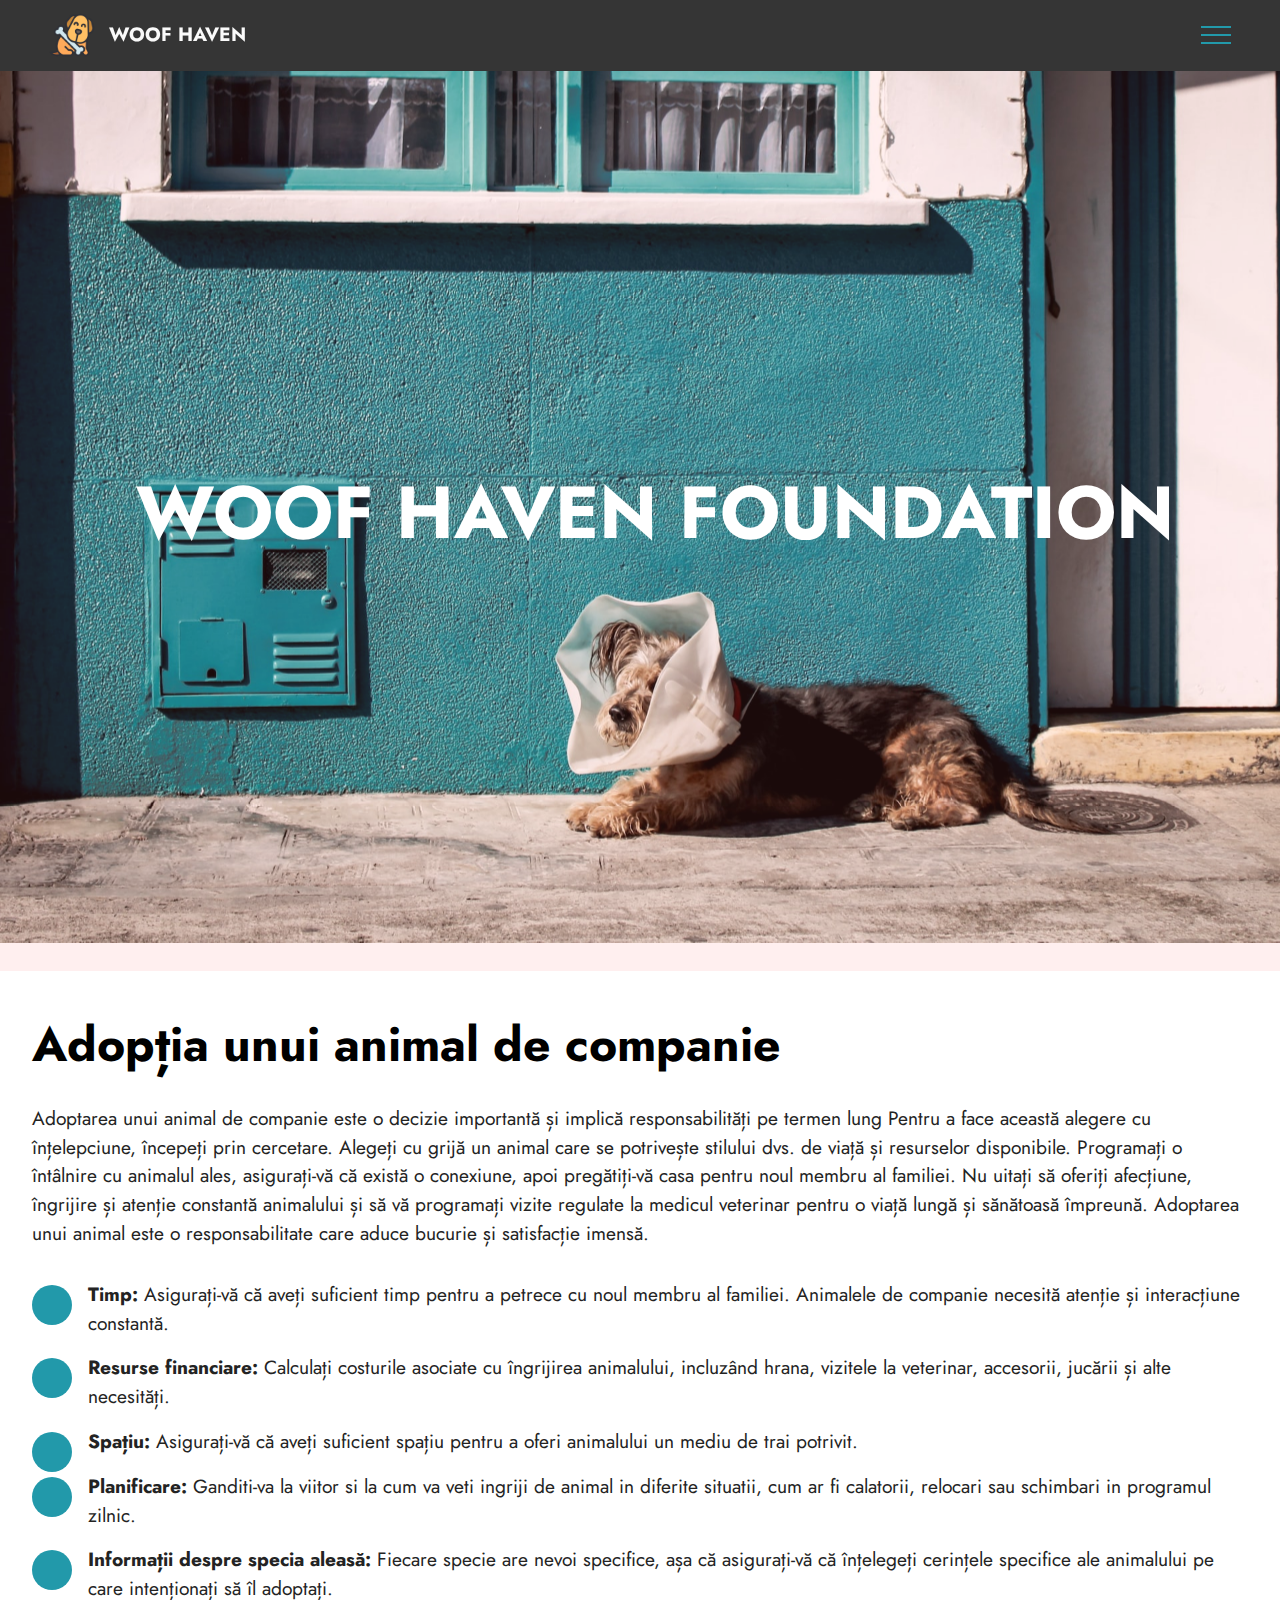
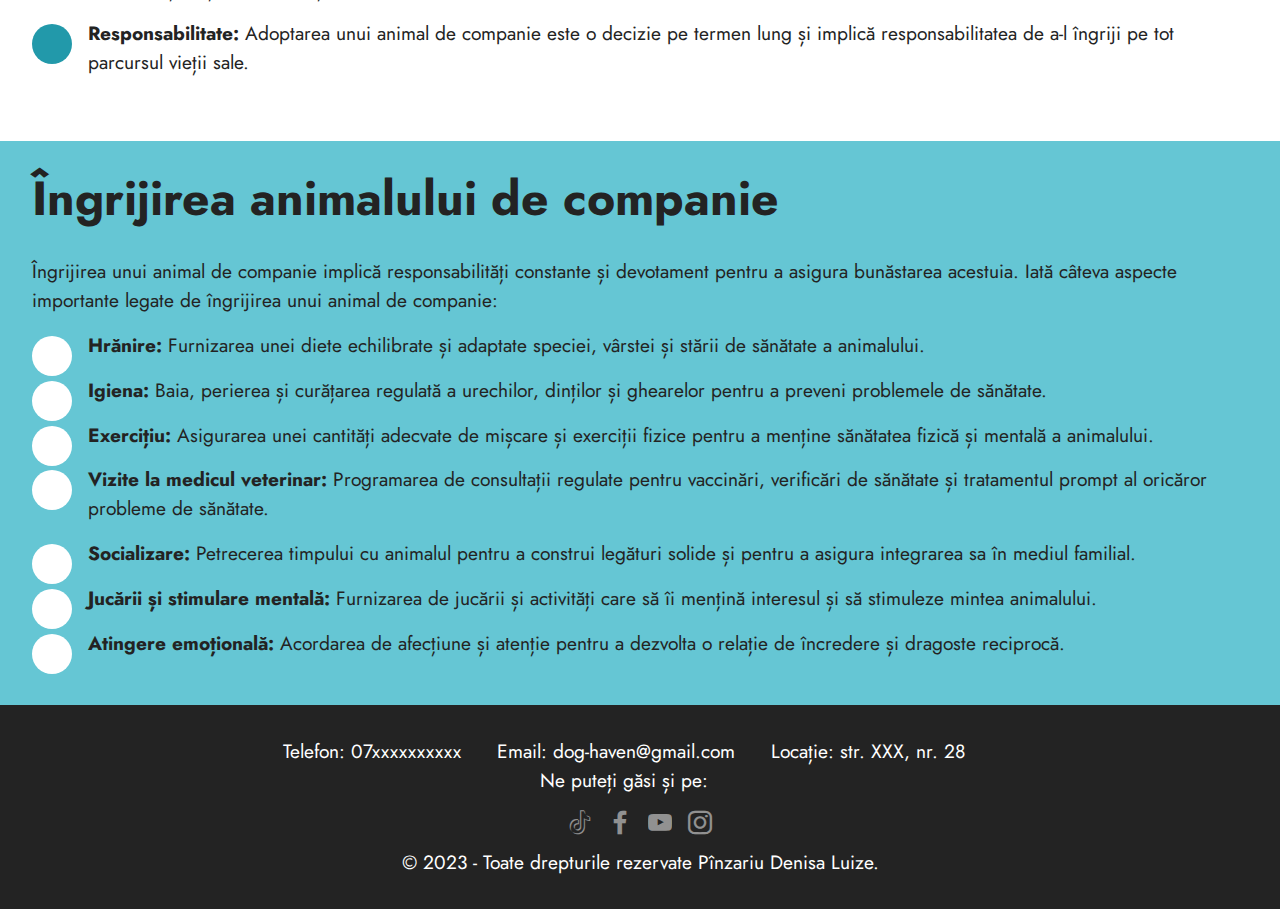
==== commit 3349f5c2: "modificari cod" ====
--- a/index.html
+++ b/index.html
@@ -7,7 +7,6 @@
   <meta name="description" content="Tot ceea ce trebuie să știi despre căței, voluntariat și adoptția lor">
   <meta name="viewport" content="width=device-width, initial-scale=1, minimum-scale=1">
   <link rel="shortcut icon" href="assets/images/logo.png" type="image/x-icon">
-  <meta name="description" content="">
   
   
   <title>WOOF Haven</title>
@@ -18,7 +17,7 @@
   <link rel="stylesheet" href="assets/dropdown/css/style.css">
   <link rel="stylesheet" href="assets/socicon/css/styles.css">
   <link rel="stylesheet" href="assets/theme/css/style.css">
-  <link rel="preload" as="style" href="assets/woof haven/css/mbr-additional.css"><link rel="stylesheet" href="assets/woof haven/css/mbr-additional.css" type="text/css">
+  <link rel="preload" as="style" href="assets/woofhaven/css/mbr-additional.css"><link rel="stylesheet" href="assets/woofhaven/css/mbr-additional.css" type="text/css">
   
   
   
@@ -26,7 +25,7 @@
 </head>
 <body>
   
-  <section class="menu menu1 cid-u0d8FRiUh0" once="menu" id="menu1-0">
+  <header class="menu menu1 cid-u0d8FRiUh0" once="menu" id="menu1-0">
     
 
     <nav class="navbar navbar-dropdown collapsed">
@@ -37,16 +36,18 @@
                         <img src="assets/images/logo.png" alt="woof haven" style="height: 3rem;">
                     </a>
                 </span>
-                <span class="navbar-caption-wrap"><a class="navbar-caption text-white text-primary display-7" href="index.html">&nbsp;WOOF HAVEN</a></span>
-            </div>
-            <button class="navbar-toggler" type="button" data-toggle="collapse" data-target="#navbarSupportedContent" aria-controls="navbarNavAltMarkup" aria-expanded="false" aria-label="Toggle navigation">
-                <div class="hamburger">
-                    <span></span>
-                    <span></span>
-                    <span></span>
-                    <span></span>
-                </div>
+                <span class="navbar-caption-wrap"><a class="navbar-caption text-white text-primary display-7" href="index.html">WOOF HAVEN</a></span>
+            </div>
+            <button class="navbar-toggler" type="button" data-toggle="collapse" data-target="#navbarSupportedContent" aria-controls="navbarSupportedContent" aria-expanded="false" aria-label="Toggle navigation">
+            <span class="hamburger">
+                <span></span>
+                <span></span>
+                <span></span>
+                <span></span>
+            </span>
+                
             </button>
+        
             <div class="collapse navbar-collapse" id="navbarSupportedContent">
                 <ul class="navbar-nav nav-dropdown nav-right" data-app-modern-menu="true"><li class="nav-item"><a class="nav-link link text-white text-primary display-4" href="cateii-nostri.html" aria-expanded="false">Cățeii noștri</a></li><li class="nav-item"><a class="nav-link link text-white text-primary display-4" href="despre-noi.html">
                             Despre noi</a></li><li class="nav-item"><a class="nav-link link text-white text-primary display-4" href="implica-te.html">
@@ -54,13 +55,13 @@
                     <li class="nav-item"><a class="nav-link link text-white text-primary display-4" href="contact.html">Contact</a>
                     </li></ul>
                 
-                
-            </div>
-        </div>
+            </div>
+        </div>
+
     </nav>
-</section>
-
-<section class="engine"><a href="https://woof haven.info/v">free html templates</a></section><section class="header2 cid-u0df5cunB4 mbr-fullscreen mbr-parallax-background" id="header2-5">
+</header>
+
+<div class="engine"><a href="https://woofhaven.info/v">free html templates</a></div><div class="header2 cid-u0df5cunB4 mbr-fullscreen mbr-parallax-background" id="header2-5">
 
     
 
@@ -76,9 +77,9 @@
             </div>
         </div>
     </div>
-</section>
-
-<section class="content5 cid-u0dhcY89yg" id="content5-6">
+</div>
+
+<div class="content5 cid-u0dhcY89yg" id="content5-6">
     
     <div class="container-fluid">
         <div class="row justify-content-center">
@@ -89,9 +90,9 @@
             </div>
         </div>
     </div>
-</section>
-
-<section class="content8 cid-u0djyHpOLw" id="content8-8">
+</div>
+
+<div class="content8 cid-u0djyHpOLw" id="content8-8">
     
     <div class="container-fluid">
         <div class="row justify-content-center">
@@ -108,9 +109,9 @@
             </div>
         </div>
     </div>
-</section>
-
-<section class="content5 cid-u0du2XAeL3" id="content5-d">
+</div>
+
+<div class="content5 cid-u0du2XAeL3" id="content5-d">
     
     <div class="container-fluid">
         <div class="row justify-content-center">
@@ -122,9 +123,9 @@
             </div>
         </div>
     </div>
-</section>
-
-<section class="content8 cid-u0dtSussFi" id="content8-c">
+</div>
+
+<div class="content8 cid-u0dtSussFi" id="content8-c">
     
     <div class="container-fluid">
         <div class="row justify-content-center">
@@ -145,9 +146,9 @@
             </div>
         </div>
     </div>
-</section>
-
-<section class="footer3 cid-u0dP0SPfYh" once="footers" id="footer3-h">
+</div>
+
+<footer class="footer3 cid-u0dP0SPfYh" once="footers" id="footer3-h">
 
     
 
@@ -197,7 +198,7 @@
             </div>
         </div>
     </div>
-</section>
+</footer>
 
 
   <script src="assets/web/assets/jquery/jquery.min.js"></script>
--- a/assets/woofhaven/css/mbr-additional.css
+++ b/assets/woofhaven/css/mbr-additional.css
@@ -0,0 +1,3356 @@
+@import url(https://fonts.googleapis.com/css?family=Jost:100,200,300,400,500,600,700,800,900,100i,200i,300i,400i,500i,600i,700i,800i,900i&display=swap);
+
+
+
+
+
+body {
+  font-family: Jost;
+}
+.display-1 {
+  font-family: 'Jost', sans-serif;
+  font-size: 4.6rem;
+  line-height: 1.1;
+}
+.display-1 > .mbr-iconfont {
+  font-size: 5.75rem;
+}
+.display-2 {
+  font-family: 'Jost', sans-serif;
+  font-size: 3rem;
+  line-height: 1.1;
+}
+.display-2 > .mbr-iconfont {
+  font-size: 3.75rem;
+}
+.display-4 {
+  font-family: 'Jost', sans-serif;
+  font-size: 1.1rem;
+  line-height: 1.5;
+}
+.display-4 > .mbr-iconfont {
+  font-size: 1.375rem;
+}
+.display-5 {
+  font-family: 'Jost', sans-serif;
+  font-size: 2rem;
+  line-height: 1.5;
+}
+.display-5 > .mbr-iconfont {
+  font-size: 2.5rem;
+}
+.display-7 {
+  font-family: 'Jost', sans-serif;
+  font-size: 1.2rem;
+  line-height: 1.5;
+}
+.display-7 > .mbr-iconfont {
+  font-size: 1.5rem;
+}
+/* ---- Fluid typography for mobile devices ---- */
+/* 1.4 - font scale ratio ( bootstrap == 1.42857 ) */
+/* 100vw - current viewport width */
+/* (48 - 20)  48 == 48rem == 768px, 20 == 20rem == 320px(minimal supported viewport) */
+/* 0.65 - min scale variable, may vary */
+@media (max-width: 992px) {
+  .display-1 {
+    font-size: 3.68rem;
+  }
+}
+@media (max-width: 768px) {
+  .display-1 {
+    font-size: 3.22rem;
+    font-size: calc( 2.26rem + (4.6 - 2.26) * ((100vw - 20rem) / (48 - 20)));
+    line-height: calc( 1.1 * (2.26rem + (4.6 - 2.26) * ((100vw - 20rem) / (48 - 20))));
+  }
+  .display-2 {
+    font-size: 2.4rem;
+    font-size: calc( 1.7rem + (3 - 1.7) * ((100vw - 20rem) / (48 - 20)));
+    line-height: calc( 1.3 * (1.7rem + (3 - 1.7) * ((100vw - 20rem) / (48 - 20))));
+  }
+  .display-4 {
+    font-size: 0.88rem;
+    font-size: calc( 1.0350000000000001rem + (1.1 - 1.0350000000000001) * ((100vw - 20rem) / (48 - 20)));
+    line-height: calc( 1.4 * (1.0350000000000001rem + (1.1 - 1.0350000000000001) * ((100vw - 20rem) / (48 - 20))));
+  }
+  .display-5 {
+    font-size: 1.6rem;
+    font-size: calc( 1.35rem + (2 - 1.35) * ((100vw - 20rem) / (48 - 20)));
+    line-height: calc( 1.4 * (1.35rem + (2 - 1.35) * ((100vw - 20rem) / (48 - 20))));
+  }
+  .display-7 {
+    font-size: 0.96rem;
+    font-size: calc( 1.07rem + (1.2 - 1.07) * ((100vw - 20rem) / (48 - 20)));
+    line-height: calc( 1.4 * (1.07rem + (1.2 - 1.07) * ((100vw - 20rem) / (48 - 20))));
+  }
+}
+/* Buttons */
+.btn {
+  padding: 0.6rem 1.2rem;
+  border-radius: 4px;
+}
+.btn-sm {
+  padding: 0.6rem 1.2rem;
+  border-radius: 4px;
+}
+.btn-md {
+  padding: 0.6rem 1.2rem;
+  border-radius: 4px;
+}
+.btn-lg {
+  padding: 1rem 2.6rem;
+  border-radius: 4px;
+}
+.bg-primary {
+  background-color: #6592e6 !important;
+}
+.bg-success {
+  background-color: #40b0bf !important;
+}
+.bg-info {
+  background-color: #47b5ed !important;
+}
+.bg-warning {
+  background-color: #ffe161 !important;
+}
+.bg-danger {
+  background-color: #ff9966 !important;
+}
+.btn-primary,
+.btn-primary:active {
+  background-color: #6592e6 !important;
+  border-color: #6592e6 !important;
+  color: #ffffff !important;
+  box-shadow: 0 2px 2px 0 rgba(0, 0, 0, 0.2);
+}
+.btn-primary:hover,
+.btn-primary:focus,
+.btn-primary.focus,
+.btn-primary.active {
+  color: #ffffff !important;
+  background-color: #3973df !important;
+  border-color: #3973df !important;
+  box-shadow: 0 2px 5px 0 rgba(0, 0, 0, 0.2);
+}
+.btn-primary.disabled,
+.btn-primary:disabled {
+  color: #ffffff !important;
+  background-color: #3973df !important;
+  border-color: #3973df !important;
+}
+.btn-secondary,
+.btn-secondary:active {
+  background-color: #ff6666 !important;
+  border-color: #ff6666 !important;
+  color: #ffffff !important;
+  box-shadow: 0 2px 2px 0 rgba(0, 0, 0, 0.2);
+}
+.btn-secondary:hover,
+.btn-secondary:focus,
+.btn-secondary.focus,
+.btn-secondary.active {
+  color: #ffffff !important;
+  background-color: #ff3333 !important;
+  border-color: #ff3333 !important;
+  box-shadow: 0 2px 5px 0 rgba(0, 0, 0, 0.2);
+}
+.btn-secondary.disabled,
+.btn-secondary:disabled {
+  color: #ffffff !important;
+  background-color: #ff3333 !important;
+  border-color: #ff3333 !important;
+}
+.btn-info,
+.btn-info:active {
+  background-color: #47b5ed !important;
+  border-color: #47b5ed !important;
+  color: #ffffff !important;
+  box-shadow: 0 2px 2px 0 rgba(0, 0, 0, 0.2);
+}
+.btn-info:hover,
+.btn-info:focus,
+.btn-info.focus,
+.btn-info.active {
+  color: #ffffff !important;
+  background-color: #19a2e8 !important;
+  border-color: #19a2e8 !important;
+  box-shadow: 0 2px 5px 0 rgba(0, 0, 0, 0.2);
+}
+.btn-info.disabled,
+.btn-info:disabled {
+  color: #ffffff !important;
+  background-color: #19a2e8 !important;
+  border-color: #19a2e8 !important;
+}
+.btn-success,
+.btn-success:active {
+  background-color: #40b0bf !important;
+  border-color: #40b0bf !important;
+  color: #ffffff !important;
+  box-shadow: 0 2px 2px 0 rgba(0, 0, 0, 0.2);
+}
+.btn-success:hover,
+.btn-success:focus,
+.btn-success.focus,
+.btn-success.active {
+  color: #ffffff !important;
+  background-color: #338d99 !important;
+  border-color: #338d99 !important;
+  box-shadow: 0 2px 5px 0 rgba(0, 0, 0, 0.2);
+}
+.btn-success.disabled,
+.btn-success:disabled {
+  color: #ffffff !important;
+  background-color: #338d99 !important;
+  border-color: #338d99 !important;
+}
+.btn-warning,
+.btn-warning:active {
+  background-color: #ffe161 !important;
+  border-color: #ffe161 !important;
+  color: #614f00 !important;
+  box-shadow: 0 2px 2px 0 rgba(0, 0, 0, 0.2);
+}
+.btn-warning:hover,
+.btn-warning:focus,
+.btn-warning.focus,
+.btn-warning.active {
+  color: #2e2500 !important;
+  background-color: #ffd72e !important;
+  border-color: #ffd72e !important;
+  box-shadow: 0 2px 5px 0 rgba(0, 0, 0, 0.2);
+}
+.btn-warning.disabled,
+.btn-warning:disabled {
+  color: #614f00 !important;
+  background-color: #ffd72e !important;
+  border-color: #ffd72e !important;
+}
+.btn-danger,
+.btn-danger:active {
+  background-color: #ff9966 !important;
+  border-color: #ff9966 !important;
+  color: #ffffff !important;
+  box-shadow: 0 2px 2px 0 rgba(0, 0, 0, 0.2);
+}
+.btn-danger:hover,
+.btn-danger:focus,
+.btn-danger.focus,
+.btn-danger.active {
+  color: #ffffff !important;
+  background-color: #ff7733 !important;
+  border-color: #ff7733 !important;
+  box-shadow: 0 2px 5px 0 rgba(0, 0, 0, 0.2);
+}
+.btn-danger.disabled,
+.btn-danger:disabled {
+  color: #ffffff !important;
+  background-color: #ff7733 !important;
+  border-color: #ff7733 !important;
+}
+.btn-white {
+  color: #232323 !important;
+}
+.btn-white,
+.btn-white:active {
+  background-color: #fafafa !important;
+  border-color: #fafafa !important;
+  color: #7a7a7a !important;
+  box-shadow: 0 2px 2px 0 rgba(0, 0, 0, 0.2);
+}
+.btn-white:hover,
+.btn-white:focus,
+.btn-white.focus,
+.btn-white.active {
+  color: #616161 !important;
+  background-color: #e1e1e1 !important;
+  border-color: #e1e1e1 !important;
+  box-shadow: 0 2px 5px 0 rgba(0, 0, 0, 0.2);
+}
+.btn-white.disabled,
+.btn-white:disabled {
+  color: #7a7a7a !important;
+  background-color: #e1e1e1 !important;
+  border-color: #e1e1e1 !important;
+}
+.btn-white:hover {
+  color: #fafafa !important;
+}
+.btn-white:hover,
+.btn-white:hover:active {
+  background-color: #232323 !important;
+  border-color: #232323 !important;
+  color: #ffffff !important;
+  box-shadow: 0 2px 2px 0 rgba(0, 0, 0, 0.2);
+}
+.btn-white:hover:hover,
+.btn-white:hover:focus,
+.btn-white:hover.focus,
+.btn-white:hover.active {
+  color: #ffffff !important;
+  background-color: #0a0a0a !important;
+  border-color: #0a0a0a !important;
+  box-shadow: 0 2px 5px 0 rgba(0, 0, 0, 0.2);
+}
+.btn-white:hover.disabled,
+.btn-white:hover:disabled {
+  color: #ffffff !important;
+  background-color: #0a0a0a !important;
+  border-color: #0a0a0a !important;
+}
+.btn-black {
+  color: #fafafa !important;
+}
+.btn-black,
+.btn-black:active {
+  background-color: #232323 !important;
+  border-color: #232323 !important;
+  color: #ffffff !important;
+  box-shadow: 0 2px 2px 0 rgba(0, 0, 0, 0.2);
+}
+.btn-black:hover,
+.btn-black:focus,
+.btn-black.focus,
+.btn-black.active {
+  color: #ffffff !important;
+  background-color: #0a0a0a !important;
+  border-color: #0a0a0a !important;
+  box-shadow: 0 2px 5px 0 rgba(0, 0, 0, 0.2);
+}
+.btn-black.disabled,
+.btn-black:disabled {
+  color: #ffffff !important;
+  background-color: #0a0a0a !important;
+  border-color: #0a0a0a !important;
+}
+.btn-black:hover {
+  color: #232323 !important;
+}
+.btn-black:hover,
+.btn-black:hover:active {
+  background-color: #fafafa !important;
+  border-color: #fafafa !important;
+  color: #7a7a7a !important;
+  box-shadow: 0 2px 2px 0 rgba(0, 0, 0, 0.2);
+}
+.btn-black:hover:hover,
+.btn-black:hover:focus,
+.btn-black:hover.focus,
+.btn-black:hover.active {
+  color: #616161 !important;
+  background-color: #e1e1e1 !important;
+  border-color: #e1e1e1 !important;
+  box-shadow: 0 2px 5px 0 rgba(0, 0, 0, 0.2);
+}
+.btn-black:hover.disabled,
+.btn-black:hover:disabled {
+  color: #7a7a7a !important;
+  background-color: #e1e1e1 !important;
+  border-color: #e1e1e1 !important;
+}
+.btn-primary-outline,
+.btn-primary-outline:active {
+  background-color: transparent !important;
+  border-color: transparent;
+  color: #6592e6;
+}
+.btn-primary-outline:hover,
+.btn-primary-outline:focus,
+.btn-primary-outline.focus,
+.btn-primary-outline.active {
+  color: #3973df !important;
+  background-color: transparent!important;
+  border-color: transparent!important;
+  box-shadow: none!important;
+}
+.btn-primary-outline.disabled,
+.btn-primary-outline:disabled {
+  color: #ffffff !important;
+  background-color: #6592e6 !important;
+  border-color: #6592e6 !important;
+}
+.btn-secondary-outline,
+.btn-secondary-outline:active {
+  background-color: transparent !important;
+  border-color: transparent;
+  color: #ff6666;
+}
+.btn-secondary-outline:hover,
+.btn-secondary-outline:focus,
+.btn-secondary-outline.focus,
+.btn-secondary-outline.active {
+  color: #ff3333 !important;
+  background-color: transparent!important;
+  border-color: transparent!important;
+  box-shadow: none!important;
+}
+.btn-secondary-outline.disabled,
+.btn-secondary-outline:disabled {
+  color: #ffffff !important;
+  background-color: #ff6666 !important;
+  border-color: #ff6666 !important;
+}
+.btn-info-outline,
+.btn-info-outline:active {
+  background-color: transparent !important;
+  border-color: transparent;
+  color: #47b5ed;
+}
+.btn-info-outline:hover,
+.btn-info-outline:focus,
+.btn-info-outline.focus,
+.btn-info-outline.active {
+  color: #19a2e8 !important;
+  background-color: transparent!important;
+  border-color: transparent!important;
+  box-shadow: none!important;
+}
+.btn-info-outline.disabled,
+.btn-info-outline:disabled {
+  color: #ffffff !important;
+  background-color: #47b5ed !important;
+  border-color: #47b5ed !important;
+}
+.btn-success-outline,
+.btn-success-outline:active {
+  background-color: transparent !important;
+  border-color: transparent;
+  color: #40b0bf;
+}
+.btn-success-outline:hover,
+.btn-success-outline:focus,
+.btn-success-outline.focus,
+.btn-success-outline.active {
+  color: #338d99 !important;
+  background-color: transparent!important;
+  border-color: transparent!important;
+  box-shadow: none!important;
+}
+.btn-success-outline.disabled,
+.btn-success-outline:disabled {
+  color: #ffffff !important;
+  background-color: #40b0bf !important;
+  border-color: #40b0bf !important;
+}
+.btn-warning-outline,
+.btn-warning-outline:active {
+  background-color: transparent !important;
+  border-color: transparent;
+  color: #ffe161;
+}
+.btn-warning-outline:hover,
+.btn-warning-outline:focus,
+.btn-warning-outline.focus,
+.btn-warning-outline.active {
+  color: #ffd72e !important;
+  background-color: transparent!important;
+  border-color: transparent!important;
+  box-shadow: none!important;
+}
+.btn-warning-outline.disabled,
+.btn-warning-outline:disabled {
+  color: #614f00 !important;
+  background-color: #ffe161 !important;
+  border-color: #ffe161 !important;
+}
+.btn-danger-outline,
+.btn-danger-outline:active {
+  background-color: transparent !important;
+  border-color: transparent;
+  color: #ff9966;
+}
+.btn-danger-outline:hover,
+.btn-danger-outline:focus,
+.btn-danger-outline.focus,
+.btn-danger-outline.active {
+  color: #ff7733 !important;
+  background-color: transparent!important;
+  border-color: transparent!important;
+  box-shadow: none!important;
+}
+.btn-danger-outline.disabled,
+.btn-danger-outline:disabled {
+  color: #ffffff !important;
+  background-color: #ff9966 !important;
+  border-color: #ff9966 !important;
+}
+.btn-black-outline,
+.btn-black-outline:active,
+.btn-black-outline.active {
+  background-color: transparent;
+  border-color: transparent;
+  color: #232323;
+}
+.btn-black-outline:hover,
+.btn-black-outline:focus,
+.btn-black-outline.focus {
+  color: #fafafa;
+  background-color: transparent;
+  border-color: transparent;
+}
+.btn-white-outline,
+.btn-white-outline:active,
+.btn-white-outline.active {
+  background-color: transparent;
+  border-color: transparent;
+  color: #fafafa;
+}
+.btn-white-outline:hover,
+.btn-white-outline:focus,
+.btn-white-outline.focus {
+  color: #232323;
+  background-color: transparent;
+  border-color: transparent;
+}
+.text-primary {
+  color: #6592e6 !important;
+}
+.text-secondary {
+  color: #ff6666 !important;
+}
+.text-success {
+  color: #40b0bf !important;
+}
+.text-info {
+  color: #47b5ed !important;
+}
+.text-warning {
+  color: #ffe161 !important;
+}
+.text-danger {
+  color: #ff9966 !important;
+}
+.text-white {
+  color: #fafafa !important;
+}
+.text-black {
+  color: #232323 !important;
+}
+a.text-primary:hover,
+a.text-primary:focus,
+a.text-primary.active {
+  color: #205ac5 !important;
+}
+a.text-secondary:hover,
+a.text-secondary:focus,
+a.text-secondary.active {
+  color: #ff0000 !important;
+}
+a.text-success:hover,
+a.text-success:focus,
+a.text-success.active {
+  color: #266a73 !important;
+}
+a.text-info:hover,
+a.text-info:focus,
+a.text-info.active {
+  color: #1283bc !important;
+}
+a.text-warning:hover,
+a.text-warning:focus,
+a.text-warning.active {
+  color: #facb00 !important;
+}
+a.text-danger:hover,
+a.text-danger:focus,
+a.text-danger.active {
+  color: #ff5500 !important;
+}
+a.text-white:hover,
+a.text-white:focus,
+a.text-white.active {
+  color: #c7c7c7 !important;
+}
+a.text-black:hover,
+a.text-black:focus,
+a.text-black.active {
+  color: #000000 !important;
+}
+a[class*="text-"]:not(.nav-link):not(.dropdown-item):not([role]) {
+  position: relative;
+  background-image: transparent;
+  background-size: 10000px 2px;
+  background-repeat: no-repeat;
+  background-position: 0px 1.2em;
+  background-position: -10000px 1.2em;
+}
+a[class*="text-"]:not(.nav-link):not(.dropdown-item):not([role]):hover {
+  transition: background-position 2s ease-in-out;
+  background-image: linear-gradient(currentColor 50%, currentColor 50%);
+  background-position: 0px 1.2em;
+}
+.nav-tabs .nav-link.active {
+  color: #6592e6;
+}
+.nav-tabs .nav-link:not(.active) {
+  color: #232323;
+}
+.alert-success {
+  background-color: #70c770;
+}
+.alert-info {
+  background-color: #47b5ed;
+}
+.alert-warning {
+  background-color: #ffe161;
+}
+.alert-danger {
+  background-color: #ff9966;
+}
+.mbr-gallery-filter li.active .btn {
+  background-color: #6592e6;
+  border-color: #6592e6;
+  color: #ffffff;
+}
+.mbr-gallery-filter li.active .btn:focus {
+  box-shadow: none;
+}
+a,
+a:hover {
+  color: #6592e6;
+}
+.mbr-plan-header.bg-primary .mbr-plan-subtitle,
+.mbr-plan-header.bg-primary .mbr-plan-price-desc {
+  color: #ffffff;
+}
+.mbr-plan-header.bg-success .mbr-plan-subtitle,
+.mbr-plan-header.bg-success .mbr-plan-price-desc {
+  color: #a0d8df;
+}
+.mbr-plan-header.bg-info .mbr-plan-subtitle,
+.mbr-plan-header.bg-info .mbr-plan-price-desc {
+  color: #ffffff;
+}
+.mbr-plan-header.bg-warning .mbr-plan-subtitle,
+.mbr-plan-header.bg-warning .mbr-plan-price-desc {
+  color: #ffffff;
+}
+.mbr-plan-header.bg-danger .mbr-plan-subtitle,
+.mbr-plan-header.bg-danger .mbr-plan-price-desc {
+  color: #ffffff;
+}
+/* Scroll to top button*/
+.scrollToTop_wraper {
+  display: none;
+}
+.form-control {
+  font-family: 'Jost', sans-serif;
+  font-size: 1.1rem;
+  line-height: 1.5;
+  font-weight: 400;
+}
+.form-control > .mbr-iconfont {
+  font-size: 1.375rem;
+}
+.form-control:hover,
+.form-control:focus {
+  box-shadow: rgba(0, 0, 0, 0.07) 0px 1px 1px 0px, rgba(0, 0, 0, 0.07) 0px 1px 3px 0px, rgba(0, 0, 0, 0.03) 0px 0px 0px 1px;
+  border-color: #6592e6 !important;
+}
+.form-control:-webkit-input-placeholder {
+  font-family: 'Jost', sans-serif;
+  font-size: 1.1rem;
+  line-height: 1.5;
+  font-weight: 400;
+}
+.form-control:-webkit-input-placeholder > .mbr-iconfont {
+  font-size: 1.375rem;
+}
+blockquote {
+  border-color: #6592e6;
+}
+/* Forms */
+.jq-selectbox li:hover,
+.jq-selectbox li.selected {
+  background-color: #6592e6;
+  color: #ffffff;
+}
+.jq-number__spin {
+  transition: 0.25s ease;
+}
+.jq-number__spin:hover {
+  border-color: #6592e6;
+}
+.jq-selectbox .jq-selectbox__trigger-arrow,
+.jq-number__spin.minus:after,
+.jq-number__spin.plus:after {
+  transition: 0.4s;
+  border-top-color: #353535;
+  border-bottom-color: #353535;
+}
+.jq-selectbox:hover .jq-selectbox__trigger-arrow,
+.jq-number__spin.minus:hover:after,
+.jq-number__spin.plus:hover:after {
+  border-top-color: #6592e6;
+  border-bottom-color: #6592e6;
+}
+.xdsoft_datetimepicker .xdsoft_calendar td.xdsoft_default,
+.xdsoft_datetimepicker .xdsoft_calendar td.xdsoft_current,
+.xdsoft_datetimepicker .xdsoft_timepicker .xdsoft_time_box > div > div.xdsoft_current {
+  color: #ffffff !important;
+  background-color: #6592e6 !important;
+  box-shadow: none !important;
+}
+.xdsoft_datetimepicker .xdsoft_calendar td:hover,
+.xdsoft_datetimepicker .xdsoft_timepicker .xdsoft_time_box > div > div:hover {
+  color: #000000 !important;
+  background: #ff6666 !important;
+  box-shadow: none !important;
+}
+.lazy-bg {
+  background-image: none !important;
+}
+.lazy-placeholder:not(section),
+.lazy-none {
+  display: block;
+  position: relative;
+  padding-bottom: 56.25%;
+  width: 100%;
+  height: auto;
+}
+iframe.lazy-placeholder,
+.lazy-placeholder:after {
+  content: '';
+  position: absolute;
+  width: 200px;
+  height: 200px;
+  background: transparent no-repeat center;
+  background-size: contain;
+  top: 50%;
+  left: 50%;
+  transform: translateX(-50%) translateY(-50%);
+  background-image: url("data:image/svg+xml;charset=UTF-8,%3csvg width='32' height='32' viewBox='0 0 64 64' xmlns='http://www.w3.org/2000/svg' stroke='%236592e6' %3e%3cg fill='none' fill-rule='evenodd'%3e%3cg transform='translate(16 16)' stroke-width='2'%3e%3ccircle stroke-opacity='.5' cx='16' cy='16' r='16'/%3e%3cpath d='M32 16c0-9.94-8.06-16-16-16'%3e%3canimateTransform attributeName='transform' type='rotate' from='0 16 16' to='360 16 16' dur='1s' repeatCount='indefinite'/%3e%3c/path%3e%3c/g%3e%3c/g%3e%3c/svg%3e");
+}
+section.lazy-placeholder:after {
+  opacity: 0.5;
+}
+body {
+  overflow-x: hidden;
+}
+a {
+  transition: color 0.6s;
+}
+.cid-u0df5cunB4 {
+  background-image: url("../../../assets/images/header5.jpg");
+}
+@media (max-width: 991px) {
+  .cid-u0df5cunB4 .mbr-section-title,
+  .cid-u0df5cunB4 .mbr-section-subtitle,
+  .cid-u0df5cunB4 .mbr-section-btn,
+  .cid-u0df5cunB4 .mbr-text {
+    text-align: center;
+  }
+}
+.cid-u0df5cunB4 .mbr-section-title {
+  color: #ffffff;
+}
+.cid-u0dhcY89yg {
+  padding-top: 3rem;
+  padding-bottom: 1rem;
+  background-color: #ffffff;
+}
+.cid-u0dhcY89yg .mbr-section-title {
+  color: #000000;
+}
+.cid-u0djyHpOLw {
+  padding-top: 0rem;
+  padding-bottom: 3rem;
+  background-color: #ffffff;
+}
+.cid-u0djyHpOLw .counter-container ul {
+  margin-bottom: 0;
+}
+.cid-u0djyHpOLw .counter-container ul li {
+  padding-left: 1rem;
+  margin-bottom: 1rem;
+  list-style: none;
+  position: relative;
+}
+.cid-u0djyHpOLw .counter-container ul li:before {
+  position: absolute;
+  left: -40px;
+  content: '';
+  display: flex;
+  justify-content: center;
+  align-items: center;
+  color: #ffffff;
+  background-color: #2299aa;
+  width: 40px;
+  height: 40px;
+  border-radius: 50%;
+  margin-top: 5px;
+}
+.cid-u0du2XAeL3 {
+  padding-top: 2rem;
+  padding-bottom: 0rem;
+  background-color: #65c6d4;
+}
+.cid-u0du2XAeL3 .mbr-section-subtitle {
+  text-align: left;
+}
+.cid-u0d8FRiUh0 .navbar-dropdown {
+  position: relative !important;
+}
+.cid-u0d8FRiUh0 .dropdown-item:before {
+  font-family: Moririse2 !important;
+  content: '\e966';
+  display: inline-block;
+  width: 0;
+  position: absolute;
+  left: 1rem;
+  top: 0.5rem;
+  margin-right: 0.5rem;
+  line-height: 1;
+  font-size: inherit;
+  vertical-align: middle;
+  text-align: center;
+  overflow: hidden;
+  transform: scale(0, 1);
+  transition: all 0.25s ease-in-out;
+}
+.cid-u0d8FRiUh0 .dropdown-menu {
+  padding: 0;
+  border-radius: 4px;
+  box-shadow: 0 1px 3px 0 rgba(0, 0, 0, 0.1);
+}
+.cid-u0d8FRiUh0 .dropdown-item {
+  border-bottom: 1px solid #e6e6e6;
+}
+.cid-u0d8FRiUh0 .dropdown-item:hover,
+.cid-u0d8FRiUh0 .dropdown-item:focus {
+  background: #6592e6 !important;
+  color: white !important;
+}
+.cid-u0d8FRiUh0 .dropdown-item:first-child {
+  border-top-left-radius: 4px;
+  border-top-right-radius: 4px;
+}
+.cid-u0d8FRiUh0 .dropdown-item:last-child {
+  border-bottom: none;
+  border-bottom-left-radius: 4px;
+  border-bottom-right-radius: 4px;
+}
+.cid-u0d8FRiUh0 .nav-dropdown .link {
+  padding: 0 0.3em !important;
+  margin: .667em 1em !important;
+}
+.cid-u0d8FRiUh0 .nav-dropdown .link.dropdown-toggle::after {
+  margin-left: 0.5rem;
+  margin-top: 0.2rem;
+}
+.cid-u0d8FRiUh0 .nav-link {
+  position: relative;
+}
+.cid-u0d8FRiUh0 .container {
+  display: flex;
+  margin: auto;
+}
+.cid-u0d8FRiUh0 .iconfont-wrapper {
+  color: #000000 !important;
+  font-size: 1.5rem;
+  padding-right: .5rem;
+}
+.cid-u0d8FRiUh0 .dropdown-menu,
+.cid-u0d8FRiUh0 .navbar.opened {
+  background: #353535 !important;
+}
+.cid-u0d8FRiUh0 .nav-item:focus,
+.cid-u0d8FRiUh0 .nav-link:focus {
+  outline: none;
+}
+.cid-u0d8FRiUh0 .dropdown .dropdown-menu .dropdown-item {
+  width: auto;
+  transition: all 0.25s ease-in-out;
+}
+.cid-u0d8FRiUh0 .dropdown .dropdown-menu .dropdown-item::after {
+  right: 0.5rem;
+}
+.cid-u0d8FRiUh0 .dropdown .dropdown-menu .dropdown-item .mbr-iconfont {
+  margin-right: .5rem;
+  vertical-align: sub;
+}
+.cid-u0d8FRiUh0 .dropdown .dropdown-menu .dropdown-item .mbr-iconfont:before {
+  display: inline-block;
+  transform: scale(1, 1);
+  transition: all 0.25s ease-in-out;
+}
+.cid-u0d8FRiUh0 .collapsed .dropdown-menu .dropdown-item:before {
+  display: none;
+}
+.cid-u0d8FRiUh0 .collapsed .dropdown .dropdown-menu .dropdown-item {
+  padding: 0.235em 1.5em 0.235em 1.5em !important;
+  transition: none;
+  margin: 0 !important;
+}
+.cid-u0d8FRiUh0 .navbar {
+  min-height: 70px;
+  transition: all .3s;
+  border-bottom: 1px solid transparent;
+  background: #353535;
+}
+.cid-u0d8FRiUh0 .navbar.opened {
+  transition: all .3s;
+}
+.cid-u0d8FRiUh0 .navbar .dropdown-item {
+  padding: .5rem 1.8rem;
+}
+.cid-u0d8FRiUh0 .navbar .navbar-logo img {
+  width: auto;
+}
+.cid-u0d8FRiUh0 .navbar .navbar-collapse {
+  justify-content: flex-end;
+  z-index: 1;
+}
+.cid-u0d8FRiUh0 .navbar.collapsed {
+  justify-content: center;
+}
+.cid-u0d8FRiUh0 .navbar.collapsed .nav-item .nav-link::before {
+  display: none;
+}
+.cid-u0d8FRiUh0 .navbar.collapsed.opened .dropdown-menu {
+  top: 0;
+}
+@media (min-width: 992px) {
+  .cid-u0d8FRiUh0 .navbar.collapsed.opened:not(.navbar-short) .navbar-collapse {
+    max-height: calc(98.5vh - 3rem);
+  }
+}
+.cid-u0d8FRiUh0 .navbar.collapsed .dropdown-menu .dropdown-submenu {
+  left: 0 !important;
+}
+.cid-u0d8FRiUh0 .navbar.collapsed .dropdown-menu .dropdown-item:after {
+  right: auto;
+}
+.cid-u0d8FRiUh0 .navbar.collapsed .dropdown-menu .dropdown-toggle[data-toggle="dropdown-submenu"]:after {
+  margin-left: 0.5rem;
+  margin-top: 0.2rem;
+  border-top: 0.35em solid;
+  border-right: 0.35em solid transparent;
+  border-left: 0.35em solid transparent;
+  border-bottom: 0;
+  top: 41%;
+}
+.cid-u0d8FRiUh0 .navbar.collapsed ul.navbar-nav li {
+  margin: auto;
+}
+.cid-u0d8FRiUh0 .navbar.collapsed .dropdown-menu .dropdown-item {
+  padding: .25rem 1.5rem;
+  text-align: center;
+}
+.cid-u0d8FRiUh0 .navbar.collapsed .icons-menu {
+  padding-left: 0;
+  padding-right: 0;
+  padding-top: .5rem;
+  padding-bottom: .5rem;
+}
+@media (max-width: 991px) {
+  .cid-u0d8FRiUh0 .navbar .nav-item .nav-link::before {
+    display: none;
+  }
+  .cid-u0d8FRiUh0 .navbar.opened .dropdown-menu {
+    top: 0;
+  }
+  .cid-u0d8FRiUh0 .navbar .dropdown-menu .dropdown-submenu {
+    left: 0 !important;
+  }
+  .cid-u0d8FRiUh0 .navbar .dropdown-menu .dropdown-item:after {
+    right: auto;
+  }
+  .cid-u0d8FRiUh0 .navbar .dropdown-menu .dropdown-toggle[data-toggle="dropdown-submenu"]:after {
+    margin-left: 0.5rem;
+    margin-top: 0.2rem;
+    border-top: 0.35em solid;
+    border-right: 0.35em solid transparent;
+    border-left: 0.35em solid transparent;
+    border-bottom: 0;
+    top: 40%;
+  }
+  .cid-u0d8FRiUh0 .navbar .navbar-logo img {
+    height: 3rem !important;
+  }
+  .cid-u0d8FRiUh0 .navbar ul.navbar-nav li {
+    margin: auto;
+  }
+  .cid-u0d8FRiUh0 .navbar .dropdown-menu .dropdown-item {
+    padding: .25rem 1.5rem !important;
+    text-align: center;
+  }
+  .cid-u0d8FRiUh0 .navbar .navbar-brand {
+    flex-shrink: initial;
+    flex-basis: auto;
+    word-break: break-word;
+    padding-right: 2rem;
+  }
+  .cid-u0d8FRiUh0 .navbar .navbar-toggler {
+    flex-basis: auto;
+  }
+  .cid-u0d8FRiUh0 .navbar .icons-menu {
+    padding-left: 0;
+    padding-top: .5rem;
+    padding-bottom: .5rem;
+  }
+}
+.cid-u0d8FRiUh0 .navbar.navbar-short {
+  min-height: 60px;
+}
+.cid-u0d8FRiUh0 .navbar.navbar-short .navbar-logo img {
+  height: 2.5rem !important;
+}
+.cid-u0d8FRiUh0 .navbar.navbar-short .navbar-brand {
+  min-height: 60px;
+  padding: 0;
+}
+.cid-u0d8FRiUh0 .navbar-brand {
+  min-height: 70px;
+  flex-shrink: 0;
+  align-items: center;
+  margin-right: 0;
+  padding: 0;
+  transition: all .3s;
+  word-break: break-word;
+  z-index: 1;
+}
+.cid-u0d8FRiUh0 .navbar-brand .navbar-caption {
+  line-height: inherit !important;
+}
+.cid-u0d8FRiUh0 .navbar-brand .navbar-logo a {
+  outline: none;
+}
+.cid-u0d8FRiUh0 .dropdown-item.active,
+.cid-u0d8FRiUh0 .dropdown-item:active {
+  background-color: transparent;
+}
+.cid-u0d8FRiUh0 .navbar-expand-lg .navbar-nav .nav-link {
+  padding: 0;
+}
+.cid-u0d8FRiUh0 .nav-dropdown .link.dropdown-toggle {
+  margin-right: 1.667em;
+}
+.cid-u0d8FRiUh0 .nav-dropdown .link.dropdown-toggle[aria-expanded="true"] {
+  margin-right: 0;
+  padding: 0.667em 1.667em;
+}
+.cid-u0d8FRiUh0 .navbar.navbar-expand-lg .dropdown .dropdown-menu {
+  background: #353535;
+}
+.cid-u0d8FRiUh0 .navbar.navbar-expand-lg .dropdown .dropdown-menu .dropdown-submenu {
+  margin: 0;
+  left: 100%;
+}
+.cid-u0d8FRiUh0 .navbar .dropdown.open > .dropdown-menu {
+  display: block;
+}
+.cid-u0d8FRiUh0 ul.navbar-nav {
+  flex-wrap: wrap;
+}
+.cid-u0d8FRiUh0 .navbar-buttons {
+  text-align: center;
+  min-width: 170px;
+}
+.cid-u0d8FRiUh0 button.navbar-toggler {
+  outline: none;
+  width: 31px;
+  height: 20px;
+  cursor: pointer;
+  transition: all .2s;
+  position: relative;
+  align-self: center;
+}
+.cid-u0d8FRiUh0 button.navbar-toggler .hamburger span {
+  position: absolute;
+  right: 0;
+  width: 30px;
+  height: 2px;
+  border-right: 5px;
+  background-color: #2299aa;
+}
+.cid-u0d8FRiUh0 button.navbar-toggler .hamburger span:nth-child(1) {
+  top: 0;
+  transition: all .2s;
+}
+.cid-u0d8FRiUh0 button.navbar-toggler .hamburger span:nth-child(2) {
+  top: 8px;
+  transition: all .15s;
+}
+.cid-u0d8FRiUh0 button.navbar-toggler .hamburger span:nth-child(3) {
+  top: 8px;
+  transition: all .15s;
+}
+.cid-u0d8FRiUh0 button.navbar-toggler .hamburger span:nth-child(4) {
+  top: 16px;
+  transition: all .2s;
+}
+.cid-u0d8FRiUh0 nav.opened .hamburger span:nth-child(1) {
+  top: 8px;
+  width: 0;
+  opacity: 0;
+  right: 50%;
+  transition: all .2s;
+}
+.cid-u0d8FRiUh0 nav.opened .hamburger span:nth-child(2) {
+  transform: rotate(45deg);
+  transition: all .25s;
+}
+.cid-u0d8FRiUh0 nav.opened .hamburger span:nth-child(3) {
+  transform: rotate(-45deg);
+  transition: all .25s;
+}
+.cid-u0d8FRiUh0 nav.opened .hamburger span:nth-child(4) {
+  top: 8px;
+  width: 0;
+  opacity: 0;
+  right: 50%;
+  transition: all .2s;
+}
+.cid-u0d8FRiUh0 .navbar-dropdown {
+  padding: 0 1rem;
+}
+.cid-u0d8FRiUh0 a.nav-link {
+  display: flex;
+  align-items: center;
+  justify-content: center;
+}
+.cid-u0d8FRiUh0 .icons-menu {
+  flex-wrap: nowrap;
+  display: flex;
+  justify-content: center;
+  padding-left: 1rem;
+  padding-right: 1rem;
+  padding-top: 0.3rem;
+  text-align: center;
+}
+@media screen and (-ms-high-contrast: active), (-ms-high-contrast: none) {
+  .cid-u0d8FRiUh0 .navbar {
+    height: 70px;
+  }
+  .cid-u0d8FRiUh0 .navbar.opened {
+    height: auto;
+  }
+  .cid-u0d8FRiUh0 .nav-item .nav-link:hover::before {
+    width: 175%;
+    max-width: calc(100% + 2rem);
+    left: -1rem;
+  }
+}
+.cid-u0dtSussFi {
+  padding-top: 0rem;
+  padding-bottom: 2rem;
+  background-color: #65c6d4;
+}
+.cid-u0dtSussFi .counter-container ul {
+  margin-bottom: 0;
+}
+.cid-u0dtSussFi .counter-container ul li {
+  padding-left: 1rem;
+  margin-bottom: 1rem;
+  list-style: none;
+  position: relative;
+}
+.cid-u0dtSussFi .counter-container ul li:before {
+  position: absolute;
+  left: -40px;
+  content: '';
+  display: flex;
+  justify-content: center;
+  align-items: center;
+  color: #000000;
+  background-color: #ffffff;
+  width: 40px;
+  height: 40px;
+  border-radius: 50%;
+  margin-top: 5px;
+}
+.cid-u0dP0SPfYh {
+  padding-top: 2rem;
+  padding-bottom: 2rem;
+  background-color: #232323;
+}
+.cid-u0dP0SPfYh .row-links {
+  width: 100%;
+  justify-content: center;
+}
+.cid-u0dP0SPfYh .social-row {
+  width: 100%;
+  justify-content: center;
+}
+.cid-u0dP0SPfYh .media-container-row {
+  flex-direction: column;
+  justify-content: center;
+  align-items: center;
+}
+.cid-u0dP0SPfYh .media-container-row .foot-menu {
+  list-style: none;
+  display: flex;
+  justify-content: center;
+  flex-wrap: wrap;
+  padding: 0;
+  margin-bottom: 0;
+}
+.cid-u0dP0SPfYh .media-container-row .foot-menu li {
+  padding: 0 1rem 1rem 1rem;
+}
+.cid-u0dP0SPfYh .media-container-row .foot-menu li p {
+  margin: 0;
+}
+.cid-u0dP0SPfYh .media-container-row .social-list {
+  padding-left: 0;
+  margin-bottom: 0;
+  list-style: none;
+  display: flex;
+  flex-wrap: wrap;
+  justify-content: flex-end;
+}
+.cid-u0dP0SPfYh .media-container-row .social-list .mbr-iconfont-social {
+  font-size: 1.5rem;
+  color: #ffffff;
+}
+.cid-u0dP0SPfYh .media-container-row .social-list .soc-item {
+  margin: 0 .5rem;
+}
+.cid-u0dP0SPfYh .media-container-row .social-list a {
+  margin: 0;
+  opacity: .5;
+  transition: .2s linear;
+}
+.cid-u0dP0SPfYh .media-container-row .social-list a:hover {
+  opacity: 1;
+}
+@media (max-width: 767px) {
+  .cid-u0dP0SPfYh .media-container-row .social-list {
+    -webkit-justify-content: center;
+    justify-content: center;
+  }
+}
+.cid-u0dP0SPfYh .media-container-row .row-copirayt {
+  word-break: break-word;
+  width: 100%;
+}
+.cid-u0dP0SPfYh .media-container-row .row-copirayt p {
+  width: 100%;
+}
+.cid-u0d8FRiUh0 .navbar-dropdown {
+  position: relative !important;
+}
+.cid-u0d8FRiUh0 .dropdown-item:before {
+  font-family: Moririse2 !important;
+  content: '\e966';
+  display: inline-block;
+  width: 0;
+  position: absolute;
+  left: 1rem;
+  top: 0.5rem;
+  margin-right: 0.5rem;
+  line-height: 1;
+  font-size: inherit;
+  vertical-align: middle;
+  text-align: center;
+  overflow: hidden;
+  transform: scale(0, 1);
+  transition: all 0.25s ease-in-out;
+}
+.cid-u0d8FRiUh0 .dropdown-menu {
+  padding: 0;
+  border-radius: 4px;
+  box-shadow: 0 1px 3px 0 rgba(0, 0, 0, 0.1);
+}
+.cid-u0d8FRiUh0 .dropdown-item {
+  border-bottom: 1px solid #e6e6e6;
+}
+.cid-u0d8FRiUh0 .dropdown-item:hover,
+.cid-u0d8FRiUh0 .dropdown-item:focus {
+  background: #6592e6 !important;
+  color: white !important;
+}
+.cid-u0d8FRiUh0 .dropdown-item:first-child {
+  border-top-left-radius: 4px;
+  border-top-right-radius: 4px;
+}
+.cid-u0d8FRiUh0 .dropdown-item:last-child {
+  border-bottom: none;
+  border-bottom-left-radius: 4px;
+  border-bottom-right-radius: 4px;
+}
+.cid-u0d8FRiUh0 .nav-dropdown .link {
+  padding: 0 0.3em !important;
+  margin: .667em 1em !important;
+}
+.cid-u0d8FRiUh0 .nav-dropdown .link.dropdown-toggle::after {
+  margin-left: 0.5rem;
+  margin-top: 0.2rem;
+}
+.cid-u0d8FRiUh0 .nav-link {
+  position: relative;
+}
+.cid-u0d8FRiUh0 .container {
+  display: flex;
+  margin: auto;
+}
+.cid-u0d8FRiUh0 .iconfont-wrapper {
+  color: #000000 !important;
+  font-size: 1.5rem;
+  padding-right: .5rem;
+}
+.cid-u0d8FRiUh0 .dropdown-menu,
+.cid-u0d8FRiUh0 .navbar.opened {
+  background: #353535 !important;
+}
+.cid-u0d8FRiUh0 .nav-item:focus,
+.cid-u0d8FRiUh0 .nav-link:focus {
+  outline: none;
+}
+.cid-u0d8FRiUh0 .dropdown .dropdown-menu .dropdown-item {
+  width: auto;
+  transition: all 0.25s ease-in-out;
+}
+.cid-u0d8FRiUh0 .dropdown .dropdown-menu .dropdown-item::after {
+  right: 0.5rem;
+}
+.cid-u0d8FRiUh0 .dropdown .dropdown-menu .dropdown-item .mbr-iconfont {
+  margin-right: .5rem;
+  vertical-align: sub;
+}
+.cid-u0d8FRiUh0 .dropdown .dropdown-menu .dropdown-item .mbr-iconfont:before {
+  display: inline-block;
+  transform: scale(1, 1);
+  transition: all 0.25s ease-in-out;
+}
+.cid-u0d8FRiUh0 .collapsed .dropdown-menu .dropdown-item:before {
+  display: none;
+}
+.cid-u0d8FRiUh0 .collapsed .dropdown .dropdown-menu .dropdown-item {
+  padding: 0.235em 1.5em 0.235em 1.5em !important;
+  transition: none;
+  margin: 0 !important;
+}
+.cid-u0d8FRiUh0 .navbar {
+  min-height: 70px;
+  transition: all .3s;
+  border-bottom: 1px solid transparent;
+  background: #353535;
+}
+.cid-u0d8FRiUh0 .navbar.opened {
+  transition: all .3s;
+}
+.cid-u0d8FRiUh0 .navbar .dropdown-item {
+  padding: .5rem 1.8rem;
+}
+.cid-u0d8FRiUh0 .navbar .navbar-logo img {
+  width: auto;
+}
+.cid-u0d8FRiUh0 .navbar .navbar-collapse {
+  justify-content: flex-end;
+  z-index: 1;
+}
+.cid-u0d8FRiUh0 .navbar.collapsed {
+  justify-content: center;
+}
+.cid-u0d8FRiUh0 .navbar.collapsed .nav-item .nav-link::before {
+  display: none;
+}
+.cid-u0d8FRiUh0 .navbar.collapsed.opened .dropdown-menu {
+  top: 0;
+}
+@media (min-width: 992px) {
+  .cid-u0d8FRiUh0 .navbar.collapsed.opened:not(.navbar-short) .navbar-collapse {
+    max-height: calc(98.5vh - 3rem);
+  }
+}
+.cid-u0d8FRiUh0 .navbar.collapsed .dropdown-menu .dropdown-submenu {
+  left: 0 !important;
+}
+.cid-u0d8FRiUh0 .navbar.collapsed .dropdown-menu .dropdown-item:after {
+  right: auto;
+}
+.cid-u0d8FRiUh0 .navbar.collapsed .dropdown-menu .dropdown-toggle[data-toggle="dropdown-submenu"]:after {
+  margin-left: 0.5rem;
+  margin-top: 0.2rem;
+  border-top: 0.35em solid;
+  border-right: 0.35em solid transparent;
+  border-left: 0.35em solid transparent;
+  border-bottom: 0;
+  top: 41%;
+}
+.cid-u0d8FRiUh0 .navbar.collapsed ul.navbar-nav li {
+  margin: auto;
+}
+.cid-u0d8FRiUh0 .navbar.collapsed .dropdown-menu .dropdown-item {
+  padding: .25rem 1.5rem;
+  text-align: center;
+}
+.cid-u0d8FRiUh0 .navbar.collapsed .icons-menu {
+  padding-left: 0;
+  padding-right: 0;
+  padding-top: .5rem;
+  padding-bottom: .5rem;
+}
+@media (max-width: 991px) {
+  .cid-u0d8FRiUh0 .navbar .nav-item .nav-link::before {
+    display: none;
+  }
+  .cid-u0d8FRiUh0 .navbar.opened .dropdown-menu {
+    top: 0;
+  }
+  .cid-u0d8FRiUh0 .navbar .dropdown-menu .dropdown-submenu {
+    left: 0 !important;
+  }
+  .cid-u0d8FRiUh0 .navbar .dropdown-menu .dropdown-item:after {
+    right: auto;
+  }
+  .cid-u0d8FRiUh0 .navbar .dropdown-menu .dropdown-toggle[data-toggle="dropdown-submenu"]:after {
+    margin-left: 0.5rem;
+    margin-top: 0.2rem;
+    border-top: 0.35em solid;
+    border-right: 0.35em solid transparent;
+    border-left: 0.35em solid transparent;
+    border-bottom: 0;
+    top: 40%;
+  }
+  .cid-u0d8FRiUh0 .navbar .navbar-logo img {
+    height: 3rem !important;
+  }
+  .cid-u0d8FRiUh0 .navbar ul.navbar-nav li {
+    margin: auto;
+  }
+  .cid-u0d8FRiUh0 .navbar .dropdown-menu .dropdown-item {
+    padding: .25rem 1.5rem !important;
+    text-align: center;
+  }
+  .cid-u0d8FRiUh0 .navbar .navbar-brand {
+    flex-shrink: initial;
+    flex-basis: auto;
+    word-break: break-word;
+    padding-right: 2rem;
+  }
+  .cid-u0d8FRiUh0 .navbar .navbar-toggler {
+    flex-basis: auto;
+  }
+  .cid-u0d8FRiUh0 .navbar .icons-menu {
+    padding-left: 0;
+    padding-top: .5rem;
+    padding-bottom: .5rem;
+  }
+}
+.cid-u0d8FRiUh0 .navbar.navbar-short {
+  min-height: 60px;
+}
+.cid-u0d8FRiUh0 .navbar.navbar-short .navbar-logo img {
+  height: 2.5rem !important;
+}
+.cid-u0d8FRiUh0 .navbar.navbar-short .navbar-brand {
+  min-height: 60px;
+  padding: 0;
+}
+.cid-u0d8FRiUh0 .navbar-brand {
+  min-height: 70px;
+  flex-shrink: 0;
+  align-items: center;
+  margin-right: 0;
+  padding: 0;
+  transition: all .3s;
+  word-break: break-word;
+  z-index: 1;
+}
+.cid-u0d8FRiUh0 .navbar-brand .navbar-caption {
+  line-height: inherit !important;
+}
+.cid-u0d8FRiUh0 .navbar-brand .navbar-logo a {
+  outline: none;
+}
+.cid-u0d8FRiUh0 .dropdown-item.active,
+.cid-u0d8FRiUh0 .dropdown-item:active {
+  background-color: transparent;
+}
+.cid-u0d8FRiUh0 .navbar-expand-lg .navbar-nav .nav-link {
+  padding: 0;
+}
+.cid-u0d8FRiUh0 .nav-dropdown .link.dropdown-toggle {
+  margin-right: 1.667em;
+}
+.cid-u0d8FRiUh0 .nav-dropdown .link.dropdown-toggle[aria-expanded="true"] {
+  margin-right: 0;
+  padding: 0.667em 1.667em;
+}
+.cid-u0d8FRiUh0 .navbar.navbar-expand-lg .dropdown .dropdown-menu {
+  background: #353535;
+}
+.cid-u0d8FRiUh0 .navbar.navbar-expand-lg .dropdown .dropdown-menu .dropdown-submenu {
+  margin: 0;
+  left: 100%;
+}
+.cid-u0d8FRiUh0 .navbar .dropdown.open > .dropdown-menu {
+  display: block;
+}
+.cid-u0d8FRiUh0 ul.navbar-nav {
+  flex-wrap: wrap;
+}
+.cid-u0d8FRiUh0 .navbar-buttons {
+  text-align: center;
+  min-width: 170px;
+}
+.cid-u0d8FRiUh0 button.navbar-toggler {
+  outline: none;
+  width: 31px;
+  height: 20px;
+  cursor: pointer;
+  transition: all .2s;
+  position: relative;
+  align-self: center;
+}
+.cid-u0d8FRiUh0 button.navbar-toggler .hamburger span {
+  position: absolute;
+  right: 0;
+  width: 30px;
+  height: 2px;
+  border-right: 5px;
+  background-color: #2299aa;
+}
+.cid-u0d8FRiUh0 button.navbar-toggler .hamburger span:nth-child(1) {
+  top: 0;
+  transition: all .2s;
+}
+.cid-u0d8FRiUh0 button.navbar-toggler .hamburger span:nth-child(2) {
+  top: 8px;
+  transition: all .15s;
+}
+.cid-u0d8FRiUh0 button.navbar-toggler .hamburger span:nth-child(3) {
+  top: 8px;
+  transition: all .15s;
+}
+.cid-u0d8FRiUh0 button.navbar-toggler .hamburger span:nth-child(4) {
+  top: 16px;
+  transition: all .2s;
+}
+.cid-u0d8FRiUh0 nav.opened .hamburger span:nth-child(1) {
+  top: 8px;
+  width: 0;
+  opacity: 0;
+  right: 50%;
+  transition: all .2s;
+}
+.cid-u0d8FRiUh0 nav.opened .hamburger span:nth-child(2) {
+  transform: rotate(45deg);
+  transition: all .25s;
+}
+.cid-u0d8FRiUh0 nav.opened .hamburger span:nth-child(3) {
+  transform: rotate(-45deg);
+  transition: all .25s;
+}
+.cid-u0d8FRiUh0 nav.opened .hamburger span:nth-child(4) {
+  top: 8px;
+  width: 0;
+  opacity: 0;
+  right: 50%;
+  transition: all .2s;
+}
+.cid-u0d8FRiUh0 .navbar-dropdown {
+  padding: 0 1rem;
+}
+.cid-u0d8FRiUh0 a.nav-link {
+  display: flex;
+  align-items: center;
+  justify-content: center;
+}
+.cid-u0d8FRiUh0 .icons-menu {
+  flex-wrap: nowrap;
+  display: flex;
+  justify-content: center;
+  padding-left: 1rem;
+  padding-right: 1rem;
+  padding-top: 0.3rem;
+  text-align: center;
+}
+@media screen and (-ms-high-contrast: active), (-ms-high-contrast: none) {
+  .cid-u0d8FRiUh0 .navbar {
+    height: 70px;
+  }
+  .cid-u0d8FRiUh0 .navbar.opened {
+    height: auto;
+  }
+  .cid-u0d8FRiUh0 .nav-item .nav-link:hover::before {
+    width: 175%;
+    max-width: calc(100% + 2rem);
+    left: -1rem;
+  }
+}
+.cid-u0dGWpv49V {
+  padding-top: 2rem;
+  padding-bottom: 1rem;
+  background-color: #40b0bf;
+}
+.cid-u0dGWpv49V img,
+.cid-u0dGWpv49V .item-img {
+  height: 100%;
+  height: 300px;
+  object-fit: cover;
+}
+.cid-u0dGWpv49V .item:focus,
+.cid-u0dGWpv49V span:focus {
+  outline: none;
+}
+.cid-u0dGWpv49V .item {
+  cursor: pointer;
+  margin-bottom: 2rem;
+}
+.cid-u0dGWpv49V .item-wrapper {
+  position: relative;
+  border-radius: 4px;
+  background: #ffffff;
+  height: 100%;
+  display: flex;
+  flex-flow: column nowrap;
+}
+@media (min-width: 992px) {
+  .cid-u0dGWpv49V .item-wrapper .item-content {
+    padding: 2rem;
+  }
+}
+@media (max-width: 991px) {
+  .cid-u0dGWpv49V .item-wrapper .item-content {
+    padding: 1rem;
+  }
+}
+.cid-u0dGWpv49V .mbr-section-btn {
+  margin-top: auto !important;
+}
+.cid-u0dGWpv49V .mbr-section-title {
+  color: #000000;
+}
+.cid-u0dGWpv49V .mbr-text,
+.cid-u0dGWpv49V .mbr-section-btn {
+  text-align: center;
+}
+.cid-u0dGWpv49V .item-title {
+  text-align: center;
+}
+.cid-u0dGWpv49V .item-subtitle {
+  text-align: left;
+}
+.cid-u0dXXyzfDn {
+  padding-top: 1rem;
+  padding-bottom: 6rem;
+  background-color: #40b0bf;
+}
+.cid-u0dXXyzfDn img,
+.cid-u0dXXyzfDn .item-img {
+  height: 100%;
+  height: 300px;
+  object-fit: cover;
+}
+.cid-u0dXXyzfDn .item:focus,
+.cid-u0dXXyzfDn span:focus {
+  outline: none;
+}
+.cid-u0dXXyzfDn .item {
+  cursor: pointer;
+  margin-bottom: 2rem;
+}
+.cid-u0dXXyzfDn .item-wrapper {
+  position: relative;
+  border-radius: 4px;
+  background: #ffffff;
+  height: 100%;
+  display: flex;
+  flex-flow: column nowrap;
+}
+@media (min-width: 992px) {
+  .cid-u0dXXyzfDn .item-wrapper .item-content {
+    padding: 2rem;
+  }
+}
+@media (max-width: 991px) {
+  .cid-u0dXXyzfDn .item-wrapper .item-content {
+    padding: 1rem;
+  }
+}
+.cid-u0dXXyzfDn .mbr-section-btn {
+  margin-top: auto !important;
+}
+.cid-u0dXXyzfDn .mbr-section-title {
+  color: #ffffff;
+}
+.cid-u0dXXyzfDn .mbr-text,
+.cid-u0dXXyzfDn .mbr-section-btn {
+  text-align: center;
+}
+.cid-u0dXXyzfDn .item-title {
+  text-align: center;
+}
+.cid-u0dXXyzfDn .item-subtitle {
+  text-align: left;
+}
+.cid-u0dP0SPfYh {
+  padding-top: 2rem;
+  padding-bottom: 2rem;
+  background-color: #232323;
+}
+.cid-u0dP0SPfYh .row-links {
+  width: 100%;
+  justify-content: center;
+}
+.cid-u0dP0SPfYh .social-row {
+  width: 100%;
+  justify-content: center;
+}
+.cid-u0dP0SPfYh .media-container-row {
+  flex-direction: column;
+  justify-content: center;
+  align-items: center;
+}
+.cid-u0dP0SPfYh .media-container-row .foot-menu {
+  list-style: none;
+  display: flex;
+  justify-content: center;
+  flex-wrap: wrap;
+  padding: 0;
+  margin-bottom: 0;
+}
+.cid-u0dP0SPfYh .media-container-row .foot-menu li {
+  padding: 0 1rem 1rem 1rem;
+}
+.cid-u0dP0SPfYh .media-container-row .foot-menu li p {
+  margin: 0;
+}
+.cid-u0dP0SPfYh .media-container-row .social-list {
+  padding-left: 0;
+  margin-bottom: 0;
+  list-style: none;
+  display: flex;
+  flex-wrap: wrap;
+  justify-content: flex-end;
+}
+.cid-u0dP0SPfYh .media-container-row .social-list .mbr-iconfont-social {
+  font-size: 1.5rem;
+  color: #ffffff;
+}
+.cid-u0dP0SPfYh .media-container-row .social-list .soc-item {
+  margin: 0 .5rem;
+}
+.cid-u0dP0SPfYh .media-container-row .social-list a {
+  margin: 0;
+  opacity: .5;
+  transition: .2s linear;
+}
+.cid-u0dP0SPfYh .media-container-row .social-list a:hover {
+  opacity: 1;
+}
+@media (max-width: 767px) {
+  .cid-u0dP0SPfYh .media-container-row .social-list {
+    -webkit-justify-content: center;
+    justify-content: center;
+  }
+}
+.cid-u0dP0SPfYh .media-container-row .row-copirayt {
+  word-break: break-word;
+  width: 100%;
+}
+.cid-u0dP0SPfYh .media-container-row .row-copirayt p {
+  width: 100%;
+}
+.cid-u0e2X3LRNb {
+  padding-top: 1rem;
+  padding-bottom: 0rem;
+  background-color: #40b0bf;
+}
+.cid-u0e2X3LRNb .mbr-section-title {
+  color: #000000;
+}
+.cid-u0e6XL0LTK {
+  padding-top: 0rem;
+  padding-bottom: 0rem;
+  background-color: #fafafa;
+}
+.cid-u0e6XL0LTK .carousel {
+  height: 800px;
+}
+.cid-u0e6XL0LTK .carousel img {
+  width: 100%;
+  height: 100%;
+  object-fit: cover;
+}
+.cid-u0e6XL0LTK .carousel-item,
+.cid-u0e6XL0LTK .carousel-inner {
+  height: 100%;
+}
+.cid-u0e6XL0LTK .mbr-overlay {
+  z-index: 1;
+}
+.cid-u0e6XL0LTK .carousel-caption {
+  bottom: 40px;
+}
+.cid-u0e6XL0LTK .mobi-mbri-arrow-next {
+  margin-left: 5px;
+}
+.cid-u0e6XL0LTK .mobi-mbri-arrow-prev {
+  margin-right: 5px;
+}
+.cid-u0e6XL0LTK .carousel-control:hover {
+  background: #1b1b1b;
+  color: #fff;
+  opacity: 1;
+}
+.cid-u0e6XL0LTK .item-wrapper {
+  width: 100%;
+}
+@media (max-width: 767px) {
+  .cid-u0e6XL0LTK .container .carousel-control {
+    margin-bottom: 0;
+  }
+  .cid-u0e6XL0LTK .content-slider-wrap {
+    width: 100% !important;
+  }
+}
+.cid-u0e6XL0LTK .container .carousel-indicators {
+  margin-bottom: 3px;
+}
+.cid-u0e6XL0LTK .carousel-control {
+  top: 50%;
+  width: 60px;
+  height: 60px;
+  margin-top: -1.5rem;
+  font-size: 22px;
+  background-color: rgba(0, 0, 0, 0.5);
+  border: 2px solid #fff;
+  border-radius: 50%;
+  transition: all 0.3s;
+}
+.cid-u0e6XL0LTK .carousel-control.carousel-control-prev {
+  left: 0;
+  margin-left: 2.5rem;
+}
+.cid-u0e6XL0LTK .carousel-control.carousel-control-next {
+  right: 0;
+  margin-right: 2.5rem;
+}
+@media (max-width: 767px) {
+  .cid-u0e6XL0LTK .carousel-control {
+    top: auto;
+    bottom: 1rem;
+  }
+}
+.cid-u0e6XL0LTK .carousel-indicators {
+  position: absolute;
+  bottom: 0;
+  margin-bottom: 1.5rem !important;
+}
+.cid-u0e6XL0LTK .carousel-indicators li {
+  max-width: 15px;
+  height: 15px;
+  width: 15px;
+  max-height: 15px;
+  margin: 3px;
+  background-color: rgba(0, 0, 0, 0.5);
+  border: 2px solid #fff;
+  border-radius: 50%;
+  opacity: 0.5;
+  transition: all 0.3s;
+}
+.cid-u0e6XL0LTK .carousel-indicators li.active,
+.cid-u0e6XL0LTK .carousel-indicators li:hover {
+  opacity: 0.9;
+}
+.cid-u0e6XL0LTK .carousel-indicators li::after,
+.cid-u0e6XL0LTK .carousel-indicators li::before {
+  content: none;
+}
+.cid-u0e6XL0LTK .carousel-indicators.ie-fix {
+  left: 50%;
+  display: block;
+  width: 60%;
+  margin-left: -30%;
+  text-align: center;
+}
+@media (max-width: 768px) {
+  .cid-u0e6XL0LTK .carousel-indicators {
+    display: none !important;
+  }
+}
+.cid-u0egh2RDLM {
+  padding-top: 2rem;
+  padding-bottom: 0rem;
+  background-color: #ffffff;
+}
+.cid-u0egh2RDLM .image-wrapper {
+  width: 50px;
+  height: 50px;
+  border-radius: 50%;
+  margin-top: 5px;
+  margin-right: 1rem;
+  overflow: hidden;
+}
+.cid-u0egh2RDLM .image-wrapper img {
+  height: 100%;
+  width: 100%;
+  object-fit: cover;
+}
+.cid-u0egh2RDLM .mbr-section-title {
+  color: #2299aa;
+}
+.cid-u0eghr32NN {
+  padding-top: 2rem;
+  padding-bottom: 0rem;
+  background-color: #40b0bf;
+}
+.cid-u0eghr32NN .image-wrapper {
+  width: 50px;
+  height: 50px;
+  border-radius: 50%;
+  margin-top: 5px;
+  margin-right: 1rem;
+  overflow: hidden;
+}
+.cid-u0eghr32NN .image-wrapper img {
+  height: 100%;
+  width: 100%;
+  object-fit: cover;
+}
+.cid-u0d8FRiUh0 .navbar-dropdown {
+  position: relative !important;
+}
+.cid-u0d8FRiUh0 .dropdown-item:before {
+  font-family: Moririse2 !important;
+  content: '\e966';
+  display: inline-block;
+  width: 0;
+  position: absolute;
+  left: 1rem;
+  top: 0.5rem;
+  margin-right: 0.5rem;
+  line-height: 1;
+  font-size: inherit;
+  vertical-align: middle;
+  text-align: center;
+  overflow: hidden;
+  transform: scale(0, 1);
+  transition: all 0.25s ease-in-out;
+}
+.cid-u0d8FRiUh0 .dropdown-menu {
+  padding: 0;
+  border-radius: 4px;
+  box-shadow: 0 1px 3px 0 rgba(0, 0, 0, 0.1);
+}
+.cid-u0d8FRiUh0 .dropdown-item {
+  border-bottom: 1px solid #e6e6e6;
+}
+.cid-u0d8FRiUh0 .dropdown-item:hover,
+.cid-u0d8FRiUh0 .dropdown-item:focus {
+  background: #6592e6 !important;
+  color: white !important;
+}
+.cid-u0d8FRiUh0 .dropdown-item:first-child {
+  border-top-left-radius: 4px;
+  border-top-right-radius: 4px;
+}
+.cid-u0d8FRiUh0 .dropdown-item:last-child {
+  border-bottom: none;
+  border-bottom-left-radius: 4px;
+  border-bottom-right-radius: 4px;
+}
+.cid-u0d8FRiUh0 .nav-dropdown .link {
+  padding: 0 0.3em !important;
+  margin: .667em 1em !important;
+}
+.cid-u0d8FRiUh0 .nav-dropdown .link.dropdown-toggle::after {
+  margin-left: 0.5rem;
+  margin-top: 0.2rem;
+}
+.cid-u0d8FRiUh0 .nav-link {
+  position: relative;
+}
+.cid-u0d8FRiUh0 .container {
+  display: flex;
+  margin: auto;
+}
+.cid-u0d8FRiUh0 .iconfont-wrapper {
+  color: #000000 !important;
+  font-size: 1.5rem;
+  padding-right: .5rem;
+}
+.cid-u0d8FRiUh0 .dropdown-menu,
+.cid-u0d8FRiUh0 .navbar.opened {
+  background: #353535 !important;
+}
+.cid-u0d8FRiUh0 .nav-item:focus,
+.cid-u0d8FRiUh0 .nav-link:focus {
+  outline: none;
+}
+.cid-u0d8FRiUh0 .dropdown .dropdown-menu .dropdown-item {
+  width: auto;
+  transition: all 0.25s ease-in-out;
+}
+.cid-u0d8FRiUh0 .dropdown .dropdown-menu .dropdown-item::after {
+  right: 0.5rem;
+}
+.cid-u0d8FRiUh0 .dropdown .dropdown-menu .dropdown-item .mbr-iconfont {
+  margin-right: .5rem;
+  vertical-align: sub;
+}
+.cid-u0d8FRiUh0 .dropdown .dropdown-menu .dropdown-item .mbr-iconfont:before {
+  display: inline-block;
+  transform: scale(1, 1);
+  transition: all 0.25s ease-in-out;
+}
+.cid-u0d8FRiUh0 .collapsed .dropdown-menu .dropdown-item:before {
+  display: none;
+}
+.cid-u0d8FRiUh0 .collapsed .dropdown .dropdown-menu .dropdown-item {
+  padding: 0.235em 1.5em 0.235em 1.5em !important;
+  transition: none;
+  margin: 0 !important;
+}
+.cid-u0d8FRiUh0 .navbar {
+  min-height: 70px;
+  transition: all .3s;
+  border-bottom: 1px solid transparent;
+  background: #353535;
+}
+.cid-u0d8FRiUh0 .navbar.opened {
+  transition: all .3s;
+}
+.cid-u0d8FRiUh0 .navbar .dropdown-item {
+  padding: .5rem 1.8rem;
+}
+.cid-u0d8FRiUh0 .navbar .navbar-logo img {
+  width: auto;
+}
+.cid-u0d8FRiUh0 .navbar .navbar-collapse {
+  justify-content: flex-end;
+  z-index: 1;
+}
+.cid-u0d8FRiUh0 .navbar.collapsed {
+  justify-content: center;
+}
+.cid-u0d8FRiUh0 .navbar.collapsed .nav-item .nav-link::before {
+  display: none;
+}
+.cid-u0d8FRiUh0 .navbar.collapsed.opened .dropdown-menu {
+  top: 0;
+}
+@media (min-width: 992px) {
+  .cid-u0d8FRiUh0 .navbar.collapsed.opened:not(.navbar-short) .navbar-collapse {
+    max-height: calc(98.5vh - 3rem);
+  }
+}
+.cid-u0d8FRiUh0 .navbar.collapsed .dropdown-menu .dropdown-submenu {
+  left: 0 !important;
+}
+.cid-u0d8FRiUh0 .navbar.collapsed .dropdown-menu .dropdown-item:after {
+  right: auto;
+}
+.cid-u0d8FRiUh0 .navbar.collapsed .dropdown-menu .dropdown-toggle[data-toggle="dropdown-submenu"]:after {
+  margin-left: 0.5rem;
+  margin-top: 0.2rem;
+  border-top: 0.35em solid;
+  border-right: 0.35em solid transparent;
+  border-left: 0.35em solid transparent;
+  border-bottom: 0;
+  top: 41%;
+}
+.cid-u0d8FRiUh0 .navbar.collapsed ul.navbar-nav li {
+  margin: auto;
+}
+.cid-u0d8FRiUh0 .navbar.collapsed .dropdown-menu .dropdown-item {
+  padding: .25rem 1.5rem;
+  text-align: center;
+}
+.cid-u0d8FRiUh0 .navbar.collapsed .icons-menu {
+  padding-left: 0;
+  padding-right: 0;
+  padding-top: .5rem;
+  padding-bottom: .5rem;
+}
+@media (max-width: 991px) {
+  .cid-u0d8FRiUh0 .navbar .nav-item .nav-link::before {
+    display: none;
+  }
+  .cid-u0d8FRiUh0 .navbar.opened .dropdown-menu {
+    top: 0;
+  }
+  .cid-u0d8FRiUh0 .navbar .dropdown-menu .dropdown-submenu {
+    left: 0 !important;
+  }
+  .cid-u0d8FRiUh0 .navbar .dropdown-menu .dropdown-item:after {
+    right: auto;
+  }
+  .cid-u0d8FRiUh0 .navbar .dropdown-menu .dropdown-toggle[data-toggle="dropdown-submenu"]:after {
+    margin-left: 0.5rem;
+    margin-top: 0.2rem;
+    border-top: 0.35em solid;
+    border-right: 0.35em solid transparent;
+    border-left: 0.35em solid transparent;
+    border-bottom: 0;
+    top: 40%;
+  }
+  .cid-u0d8FRiUh0 .navbar .navbar-logo img {
+    height: 3rem !important;
+  }
+  .cid-u0d8FRiUh0 .navbar ul.navbar-nav li {
+    margin: auto;
+  }
+  .cid-u0d8FRiUh0 .navbar .dropdown-menu .dropdown-item {
+    padding: .25rem 1.5rem !important;
+    text-align: center;
+  }
+  .cid-u0d8FRiUh0 .navbar .navbar-brand {
+    flex-shrink: initial;
+    flex-basis: auto;
+    word-break: break-word;
+    padding-right: 2rem;
+  }
+  .cid-u0d8FRiUh0 .navbar .navbar-toggler {
+    flex-basis: auto;
+  }
+  .cid-u0d8FRiUh0 .navbar .icons-menu {
+    padding-left: 0;
+    padding-top: .5rem;
+    padding-bottom: .5rem;
+  }
+}
+.cid-u0d8FRiUh0 .navbar.navbar-short {
+  min-height: 60px;
+}
+.cid-u0d8FRiUh0 .navbar.navbar-short .navbar-logo img {
+  height: 2.5rem !important;
+}
+.cid-u0d8FRiUh0 .navbar.navbar-short .navbar-brand {
+  min-height: 60px;
+  padding: 0;
+}
+.cid-u0d8FRiUh0 .navbar-brand {
+  min-height: 70px;
+  flex-shrink: 0;
+  align-items: center;
+  margin-right: 0;
+  padding: 0;
+  transition: all .3s;
+  word-break: break-word;
+  z-index: 1;
+}
+.cid-u0d8FRiUh0 .navbar-brand .navbar-caption {
+  line-height: inherit !important;
+}
+.cid-u0d8FRiUh0 .navbar-brand .navbar-logo a {
+  outline: none;
+}
+.cid-u0d8FRiUh0 .dropdown-item.active,
+.cid-u0d8FRiUh0 .dropdown-item:active {
+  background-color: transparent;
+}
+.cid-u0d8FRiUh0 .navbar-expand-lg .navbar-nav .nav-link {
+  padding: 0;
+}
+.cid-u0d8FRiUh0 .nav-dropdown .link.dropdown-toggle {
+  margin-right: 1.667em;
+}
+.cid-u0d8FRiUh0 .nav-dropdown .link.dropdown-toggle[aria-expanded="true"] {
+  margin-right: 0;
+  padding: 0.667em 1.667em;
+}
+.cid-u0d8FRiUh0 .navbar.navbar-expand-lg .dropdown .dropdown-menu {
+  background: #353535;
+}
+.cid-u0d8FRiUh0 .navbar.navbar-expand-lg .dropdown .dropdown-menu .dropdown-submenu {
+  margin: 0;
+  left: 100%;
+}
+.cid-u0d8FRiUh0 .navbar .dropdown.open > .dropdown-menu {
+  display: block;
+}
+.cid-u0d8FRiUh0 ul.navbar-nav {
+  flex-wrap: wrap;
+}
+.cid-u0d8FRiUh0 .navbar-buttons {
+  text-align: center;
+  min-width: 170px;
+}
+.cid-u0d8FRiUh0 button.navbar-toggler {
+  outline: none;
+  width: 31px;
+  height: 20px;
+  cursor: pointer;
+  transition: all .2s;
+  position: relative;
+  align-self: center;
+}
+.cid-u0d8FRiUh0 button.navbar-toggler .hamburger span {
+  position: absolute;
+  right: 0;
+  width: 30px;
+  height: 2px;
+  border-right: 5px;
+  background-color: #2299aa;
+}
+.cid-u0d8FRiUh0 button.navbar-toggler .hamburger span:nth-child(1) {
+  top: 0;
+  transition: all .2s;
+}
+.cid-u0d8FRiUh0 button.navbar-toggler .hamburger span:nth-child(2) {
+  top: 8px;
+  transition: all .15s;
+}
+.cid-u0d8FRiUh0 button.navbar-toggler .hamburger span:nth-child(3) {
+  top: 8px;
+  transition: all .15s;
+}
+.cid-u0d8FRiUh0 button.navbar-toggler .hamburger span:nth-child(4) {
+  top: 16px;
+  transition: all .2s;
+}
+.cid-u0d8FRiUh0 nav.opened .hamburger span:nth-child(1) {
+  top: 8px;
+  width: 0;
+  opacity: 0;
+  right: 50%;
+  transition: all .2s;
+}
+.cid-u0d8FRiUh0 nav.opened .hamburger span:nth-child(2) {
+  transform: rotate(45deg);
+  transition: all .25s;
+}
+.cid-u0d8FRiUh0 nav.opened .hamburger span:nth-child(3) {
+  transform: rotate(-45deg);
+  transition: all .25s;
+}
+.cid-u0d8FRiUh0 nav.opened .hamburger span:nth-child(4) {
+  top: 8px;
+  width: 0;
+  opacity: 0;
+  right: 50%;
+  transition: all .2s;
+}
+.cid-u0d8FRiUh0 .navbar-dropdown {
+  padding: 0 1rem;
+}
+.cid-u0d8FRiUh0 a.nav-link {
+  display: flex;
+  align-items: center;
+  justify-content: center;
+}
+.cid-u0d8FRiUh0 .icons-menu {
+  flex-wrap: nowrap;
+  display: flex;
+  justify-content: center;
+  padding-left: 1rem;
+  padding-right: 1rem;
+  padding-top: 0.3rem;
+  text-align: center;
+}
+@media screen and (-ms-high-contrast: active), (-ms-high-contrast: none) {
+  .cid-u0d8FRiUh0 .navbar {
+    height: 70px;
+  }
+  .cid-u0d8FRiUh0 .navbar.opened {
+    height: auto;
+  }
+  .cid-u0d8FRiUh0 .nav-item .nav-link:hover::before {
+    width: 175%;
+    max-width: calc(100% + 2rem);
+    left: -1rem;
+  }
+}
+.cid-u0dP0SPfYh {
+  padding-top: 2rem;
+  padding-bottom: 2rem;
+  background-color: #232323;
+}
+.cid-u0dP0SPfYh .row-links {
+  width: 100%;
+  justify-content: center;
+}
+.cid-u0dP0SPfYh .social-row {
+  width: 100%;
+  justify-content: center;
+}
+.cid-u0dP0SPfYh .media-container-row {
+  flex-direction: column;
+  justify-content: center;
+  align-items: center;
+}
+.cid-u0dP0SPfYh .media-container-row .foot-menu {
+  list-style: none;
+  display: flex;
+  justify-content: center;
+  flex-wrap: wrap;
+  padding: 0;
+  margin-bottom: 0;
+}
+.cid-u0dP0SPfYh .media-container-row .foot-menu li {
+  padding: 0 1rem 1rem 1rem;
+}
+.cid-u0dP0SPfYh .media-container-row .foot-menu li p {
+  margin: 0;
+}
+.cid-u0dP0SPfYh .media-container-row .social-list {
+  padding-left: 0;
+  margin-bottom: 0;
+  list-style: none;
+  display: flex;
+  flex-wrap: wrap;
+  justify-content: flex-end;
+}
+.cid-u0dP0SPfYh .media-container-row .social-list .mbr-iconfont-social {
+  font-size: 1.5rem;
+  color: #ffffff;
+}
+.cid-u0dP0SPfYh .media-container-row .social-list .soc-item {
+  margin: 0 .5rem;
+}
+.cid-u0dP0SPfYh .media-container-row .social-list a {
+  margin: 0;
+  opacity: .5;
+  transition: .2s linear;
+}
+.cid-u0dP0SPfYh .media-container-row .social-list a:hover {
+  opacity: 1;
+}
+@media (max-width: 767px) {
+  .cid-u0dP0SPfYh .media-container-row .social-list {
+    -webkit-justify-content: center;
+    justify-content: center;
+  }
+}
+.cid-u0dP0SPfYh .media-container-row .row-copirayt {
+  word-break: break-word;
+  width: 100%;
+}
+.cid-u0dP0SPfYh .media-container-row .row-copirayt p {
+  width: 100%;
+}
+.cid-u0d8FRiUh0 .navbar-dropdown {
+  position: relative !important;
+}
+.cid-u0d8FRiUh0 .dropdown-item:before {
+  font-family: Moririse2 !important;
+  content: '\e966';
+  display: inline-block;
+  width: 0;
+  position: absolute;
+  left: 1rem;
+  top: 0.5rem;
+  margin-right: 0.5rem;
+  line-height: 1;
+  font-size: inherit;
+  vertical-align: middle;
+  text-align: center;
+  overflow: hidden;
+  transform: scale(0, 1);
+  transition: all 0.25s ease-in-out;
+}
+.cid-u0d8FRiUh0 .dropdown-menu {
+  padding: 0;
+  border-radius: 4px;
+  box-shadow: 0 1px 3px 0 rgba(0, 0, 0, 0.1);
+}
+.cid-u0d8FRiUh0 .dropdown-item {
+  border-bottom: 1px solid #e6e6e6;
+}
+.cid-u0d8FRiUh0 .dropdown-item:hover,
+.cid-u0d8FRiUh0 .dropdown-item:focus {
+  background: #6592e6 !important;
+  color: white !important;
+}
+.cid-u0d8FRiUh0 .dropdown-item:first-child {
+  border-top-left-radius: 4px;
+  border-top-right-radius: 4px;
+}
+.cid-u0d8FRiUh0 .dropdown-item:last-child {
+  border-bottom: none;
+  border-bottom-left-radius: 4px;
+  border-bottom-right-radius: 4px;
+}
+.cid-u0d8FRiUh0 .nav-dropdown .link {
+  padding: 0 0.3em !important;
+  margin: .667em 1em !important;
+}
+.cid-u0d8FRiUh0 .nav-dropdown .link.dropdown-toggle::after {
+  margin-left: 0.5rem;
+  margin-top: 0.2rem;
+}
+.cid-u0d8FRiUh0 .nav-link {
+  position: relative;
+}
+.cid-u0d8FRiUh0 .container {
+  display: flex;
+  margin: auto;
+}
+.cid-u0d8FRiUh0 .iconfont-wrapper {
+  color: #000000 !important;
+  font-size: 1.5rem;
+  padding-right: .5rem;
+}
+.cid-u0d8FRiUh0 .dropdown-menu,
+.cid-u0d8FRiUh0 .navbar.opened {
+  background: #353535 !important;
+}
+.cid-u0d8FRiUh0 .nav-item:focus,
+.cid-u0d8FRiUh0 .nav-link:focus {
+  outline: none;
+}
+.cid-u0d8FRiUh0 .dropdown .dropdown-menu .dropdown-item {
+  width: auto;
+  transition: all 0.25s ease-in-out;
+}
+.cid-u0d8FRiUh0 .dropdown .dropdown-menu .dropdown-item::after {
+  right: 0.5rem;
+}
+.cid-u0d8FRiUh0 .dropdown .dropdown-menu .dropdown-item .mbr-iconfont {
+  margin-right: .5rem;
+  vertical-align: sub;
+}
+.cid-u0d8FRiUh0 .dropdown .dropdown-menu .dropdown-item .mbr-iconfont:before {
+  display: inline-block;
+  transform: scale(1, 1);
+  transition: all 0.25s ease-in-out;
+}
+.cid-u0d8FRiUh0 .collapsed .dropdown-menu .dropdown-item:before {
+  display: none;
+}
+.cid-u0d8FRiUh0 .collapsed .dropdown .dropdown-menu .dropdown-item {
+  padding: 0.235em 1.5em 0.235em 1.5em !important;
+  transition: none;
+  margin: 0 !important;
+}
+.cid-u0d8FRiUh0 .navbar {
+  min-height: 70px;
+  transition: all .3s;
+  border-bottom: 1px solid transparent;
+  background: #353535;
+}
+.cid-u0d8FRiUh0 .navbar.opened {
+  transition: all .3s;
+}
+.cid-u0d8FRiUh0 .navbar .dropdown-item {
+  padding: .5rem 1.8rem;
+}
+.cid-u0d8FRiUh0 .navbar .navbar-logo img {
+  width: auto;
+}
+.cid-u0d8FRiUh0 .navbar .navbar-collapse {
+  justify-content: flex-end;
+  z-index: 1;
+}
+.cid-u0d8FRiUh0 .navbar.collapsed {
+  justify-content: center;
+}
+.cid-u0d8FRiUh0 .navbar.collapsed .nav-item .nav-link::before {
+  display: none;
+}
+.cid-u0d8FRiUh0 .navbar.collapsed.opened .dropdown-menu {
+  top: 0;
+}
+@media (min-width: 992px) {
+  .cid-u0d8FRiUh0 .navbar.collapsed.opened:not(.navbar-short) .navbar-collapse {
+    max-height: calc(98.5vh - 3rem);
+  }
+}
+.cid-u0d8FRiUh0 .navbar.collapsed .dropdown-menu .dropdown-submenu {
+  left: 0 !important;
+}
+.cid-u0d8FRiUh0 .navbar.collapsed .dropdown-menu .dropdown-item:after {
+  right: auto;
+}
+.cid-u0d8FRiUh0 .navbar.collapsed .dropdown-menu .dropdown-toggle[data-toggle="dropdown-submenu"]:after {
+  margin-left: 0.5rem;
+  margin-top: 0.2rem;
+  border-top: 0.35em solid;
+  border-right: 0.35em solid transparent;
+  border-left: 0.35em solid transparent;
+  border-bottom: 0;
+  top: 41%;
+}
+.cid-u0d8FRiUh0 .navbar.collapsed ul.navbar-nav li {
+  margin: auto;
+}
+.cid-u0d8FRiUh0 .navbar.collapsed .dropdown-menu .dropdown-item {
+  padding: .25rem 1.5rem;
+  text-align: center;
+}
+.cid-u0d8FRiUh0 .navbar.collapsed .icons-menu {
+  padding-left: 0;
+  padding-right: 0;
+  padding-top: .5rem;
+  padding-bottom: .5rem;
+}
+@media (max-width: 991px) {
+  .cid-u0d8FRiUh0 .navbar .nav-item .nav-link::before {
+    display: none;
+  }
+  .cid-u0d8FRiUh0 .navbar.opened .dropdown-menu {
+    top: 0;
+  }
+  .cid-u0d8FRiUh0 .navbar .dropdown-menu .dropdown-submenu {
+    left: 0 !important;
+  }
+  .cid-u0d8FRiUh0 .navbar .dropdown-menu .dropdown-item:after {
+    right: auto;
+  }
+  .cid-u0d8FRiUh0 .navbar .dropdown-menu .dropdown-toggle[data-toggle="dropdown-submenu"]:after {
+    margin-left: 0.5rem;
+    margin-top: 0.2rem;
+    border-top: 0.35em solid;
+    border-right: 0.35em solid transparent;
+    border-left: 0.35em solid transparent;
+    border-bottom: 0;
+    top: 40%;
+  }
+  .cid-u0d8FRiUh0 .navbar .navbar-logo img {
+    height: 3rem !important;
+  }
+  .cid-u0d8FRiUh0 .navbar ul.navbar-nav li {
+    margin: auto;
+  }
+  .cid-u0d8FRiUh0 .navbar .dropdown-menu .dropdown-item {
+    padding: .25rem 1.5rem !important;
+    text-align: center;
+  }
+  .cid-u0d8FRiUh0 .navbar .navbar-brand {
+    flex-shrink: initial;
+    flex-basis: auto;
+    word-break: break-word;
+    padding-right: 2rem;
+  }
+  .cid-u0d8FRiUh0 .navbar .navbar-toggler {
+    flex-basis: auto;
+  }
+  .cid-u0d8FRiUh0 .navbar .icons-menu {
+    padding-left: 0;
+    padding-top: .5rem;
+    padding-bottom: .5rem;
+  }
+}
+.cid-u0d8FRiUh0 .navbar.navbar-short {
+  min-height: 60px;
+}
+.cid-u0d8FRiUh0 .navbar.navbar-short .navbar-logo img {
+  height: 2.5rem !important;
+}
+.cid-u0d8FRiUh0 .navbar.navbar-short .navbar-brand {
+  min-height: 60px;
+  padding: 0;
+}
+.cid-u0d8FRiUh0 .navbar-brand {
+  min-height: 70px;
+  flex-shrink: 0;
+  align-items: center;
+  margin-right: 0;
+  padding: 0;
+  transition: all .3s;
+  word-break: break-word;
+  z-index: 1;
+}
+.cid-u0d8FRiUh0 .navbar-brand .navbar-caption {
+  line-height: inherit !important;
+}
+.cid-u0d8FRiUh0 .navbar-brand .navbar-logo a {
+  outline: none;
+}
+.cid-u0d8FRiUh0 .dropdown-item.active,
+.cid-u0d8FRiUh0 .dropdown-item:active {
+  background-color: transparent;
+}
+.cid-u0d8FRiUh0 .navbar-expand-lg .navbar-nav .nav-link {
+  padding: 0;
+}
+.cid-u0d8FRiUh0 .nav-dropdown .link.dropdown-toggle {
+  margin-right: 1.667em;
+}
+.cid-u0d8FRiUh0 .nav-dropdown .link.dropdown-toggle[aria-expanded="true"] {
+  margin-right: 0;
+  padding: 0.667em 1.667em;
+}
+.cid-u0d8FRiUh0 .navbar.navbar-expand-lg .dropdown .dropdown-menu {
+  background: #353535;
+}
+.cid-u0d8FRiUh0 .navbar.navbar-expand-lg .dropdown .dropdown-menu .dropdown-submenu {
+  margin: 0;
+  left: 100%;
+}
+.cid-u0d8FRiUh0 .navbar .dropdown.open > .dropdown-menu {
+  display: block;
+}
+.cid-u0d8FRiUh0 ul.navbar-nav {
+  flex-wrap: wrap;
+}
+.cid-u0d8FRiUh0 .navbar-buttons {
+  text-align: center;
+  min-width: 170px;
+}
+.cid-u0d8FRiUh0 button.navbar-toggler {
+  outline: none;
+  width: 31px;
+  height: 20px;
+  cursor: pointer;
+  transition: all .2s;
+  position: relative;
+  align-self: center;
+}
+.cid-u0d8FRiUh0 button.navbar-toggler .hamburger span {
+  position: absolute;
+  right: 0;
+  width: 30px;
+  height: 2px;
+  border-right: 5px;
+  background-color: #2299aa;
+}
+.cid-u0d8FRiUh0 button.navbar-toggler .hamburger span:nth-child(1) {
+  top: 0;
+  transition: all .2s;
+}
+.cid-u0d8FRiUh0 button.navbar-toggler .hamburger span:nth-child(2) {
+  top: 8px;
+  transition: all .15s;
+}
+.cid-u0d8FRiUh0 button.navbar-toggler .hamburger span:nth-child(3) {
+  top: 8px;
+  transition: all .15s;
+}
+.cid-u0d8FRiUh0 button.navbar-toggler .hamburger span:nth-child(4) {
+  top: 16px;
+  transition: all .2s;
+}
+.cid-u0d8FRiUh0 nav.opened .hamburger span:nth-child(1) {
+  top: 8px;
+  width: 0;
+  opacity: 0;
+  right: 50%;
+  transition: all .2s;
+}
+.cid-u0d8FRiUh0 nav.opened .hamburger span:nth-child(2) {
+  transform: rotate(45deg);
+  transition: all .25s;
+}
+.cid-u0d8FRiUh0 nav.opened .hamburger span:nth-child(3) {
+  transform: rotate(-45deg);
+  transition: all .25s;
+}
+.cid-u0d8FRiUh0 nav.opened .hamburger span:nth-child(4) {
+  top: 8px;
+  width: 0;
+  opacity: 0;
+  right: 50%;
+  transition: all .2s;
+}
+.cid-u0d8FRiUh0 .navbar-dropdown {
+  padding: 0 1rem;
+}
+.cid-u0d8FRiUh0 a.nav-link {
+  display: flex;
+  align-items: center;
+  justify-content: center;
+}
+.cid-u0d8FRiUh0 .icons-menu {
+  flex-wrap: nowrap;
+  display: flex;
+  justify-content: center;
+  padding-left: 1rem;
+  padding-right: 1rem;
+  padding-top: 0.3rem;
+  text-align: center;
+}
+@media screen and (-ms-high-contrast: active), (-ms-high-contrast: none) {
+  .cid-u0d8FRiUh0 .navbar {
+    height: 70px;
+  }
+  .cid-u0d8FRiUh0 .navbar.opened {
+    height: auto;
+  }
+  .cid-u0d8FRiUh0 .nav-item .nav-link:hover::before {
+    width: 175%;
+    max-width: calc(100% + 2rem);
+    left: -1rem;
+  }
+}
+.cid-u0epZsQ6Wq {
+  padding-top: 2rem;
+  padding-bottom: 0rem;
+  background-color: #ffffff;
+}
+.cid-u0epZsQ6Wq .image-wrapper {
+  display: flex;
+  align-items: center;
+}
+.cid-u0epZsQ6Wq .card-wrapper {
+  margin-bottom: 2rem;
+  display: flex;
+  border-radius: 4px;
+  background: #2299aa;
+}
+@media (max-width: 991px) {
+  .cid-u0epZsQ6Wq .card-wrapper {
+    padding: 1rem 2rem;
+  }
+}
+@media (min-width: 992px) {
+  .cid-u0epZsQ6Wq .card-wrapper {
+    padding: 2rem 4rem;
+  }
+}
+.cid-u0epZsQ6Wq .mbr-iconfont {
+  font-size: 2rem;
+  padding-right: 1.5rem;
+  color: #6592e6;
+}
+.cid-u0epZsQ6Wq P {
+  color: #ffffff;
+}
+.cid-u0eq1OM27Z {
+  padding-top: 2rem;
+  padding-bottom: 1rem;
+  background-color: #2299aa;
+}
+.cid-u0eq1OM27Z .bg-facebook {
+  background: #1778f2;
+  color: #ffffff;
+}
+.cid-u0eq1OM27Z .bg-facebook:hover {
+  background: #0b60cb;
+}
+.cid-u0eq1OM27Z .bg-instagram {
+  background: #f00075;
+  color: #ffffff;
+}
+.cid-u0eq1OM27Z .bg-instagram:hover {
+  background: #bd005c;
+}
+.cid-u0eq1OM27Z .bg-tiktok {
+  background: #000000;
+  color: #ffffff;
+}
+.cid-u0eq1OM27Z .bg-tiktok:hover {
+  background: #000000;
+}
+.cid-u0eq1OM27Z .bg-youtube {
+  background: #ff0000;
+  color: #ffffff;
+}
+.cid-u0eq1OM27Z .bg-youtube:hover {
+  background: #cc0000;
+}
+.cid-u0eq1OM27Z .iconfont-wrapper {
+  display: inline-block;
+  font-size: 32px;
+  border-radius: 50%;
+  width: 55px;
+  height: 55px;
+  line-height: 55px;
+  text-align: center;
+  transition: all 0.3s ease-in-out;
+}
+.cid-u0eq1OM27Z .iconfont-wrapper {
+  border-radius: 0 !important;
+}
+.cid-u0eq1OM27Z [class^="socicon-"]:before,
+.cid-u0eq1OM27Z [class*=" socicon-"]:before {
+  line-height: 55px;
+  padding: .6rem;
+}
+.cid-u0eq1OM27Z .mbr-section-title,
+.cid-u0eq1OM27Z .social-list {
+  color: #000000;
+}
+.cid-u0eq3ZaLif {
+  padding-top: 2rem;
+  padding-bottom: 0rem;
+  background: #ffffff;
+}
+.cid-u0eq3ZaLif .google-map {
+  height: 30rem;
+  position: relative;
+}
+.cid-u0eq3ZaLif .google-map iframe {
+  height: 100%;
+  width: 100%;
+}
+.cid-u0eq3ZaLif .google-map [data-state-details] {
+  color: #6b6763;
+  height: 1.5em;
+  margin-top: -0.75em;
+  padding-left: 1.25rem;
+  padding-right: 1.25rem;
+  position: absolute;
+  text-align: center;
+  top: 50%;
+  width: 100%;
+}
+.cid-u0eq3ZaLif .google-map[data-state] {
+  background: #e9e5dc;
+}
+.cid-u0eq3ZaLif .google-map[data-state="loading"] [data-state-details] {
+  display: none;
+}
+.cid-u0dP0SPfYh {
+  padding-top: 2rem;
+  padding-bottom: 2rem;
+  background-color: #232323;
+}
+.cid-u0dP0SPfYh .row-links {
+  width: 100%;
+  justify-content: center;
+}
+.cid-u0dP0SPfYh .social-row {
+  width: 100%;
+  justify-content: center;
+}
+.cid-u0dP0SPfYh .media-container-row {
+  flex-direction: column;
+  justify-content: center;
+  align-items: center;
+}
+.cid-u0dP0SPfYh .media-container-row .foot-menu {
+  list-style: none;
+  display: flex;
+  justify-content: center;
+  flex-wrap: wrap;
+  padding: 0;
+  margin-bottom: 0;
+}
+.cid-u0dP0SPfYh .media-container-row .foot-menu li {
+  padding: 0 1rem 1rem 1rem;
+}
+.cid-u0dP0SPfYh .media-container-row .foot-menu li p {
+  margin: 0;
+}
+.cid-u0dP0SPfYh .media-container-row .social-list {
+  padding-left: 0;
+  margin-bottom: 0;
+  list-style: none;
+  display: flex;
+  flex-wrap: wrap;
+  justify-content: flex-end;
+}
+.cid-u0dP0SPfYh .media-container-row .social-list .mbr-iconfont-social {
+  font-size: 1.5rem;
+  color: #ffffff;
+}
+.cid-u0dP0SPfYh .media-container-row .social-list .soc-item {
+  margin: 0 .5rem;
+}
+.cid-u0dP0SPfYh .media-container-row .social-list a {
+  margin: 0;
+  opacity: .5;
+  transition: .2s linear;
+}
+.cid-u0dP0SPfYh .media-container-row .social-list a:hover {
+  opacity: 1;
+}
+@media (max-width: 767px) {
+  .cid-u0dP0SPfYh .media-container-row .social-list {
+    -webkit-justify-content: center;
+    justify-content: center;
+  }
+}
+.cid-u0dP0SPfYh .media-container-row .row-copirayt {
+  word-break: break-word;
+  width: 100%;
+}
+.cid-u0dP0SPfYh .media-container-row .row-copirayt p {
+  width: 100%;
+}
+.cid-u0d8FRiUh0 .navbar-dropdown {
+  position: relative !important;
+}
+.cid-u0d8FRiUh0 .dropdown-item:before {
+  font-family: Moririse2 !important;
+  content: '\e966';
+  display: inline-block;
+  width: 0;
+  position: absolute;
+  left: 1rem;
+  top: 0.5rem;
+  margin-right: 0.5rem;
+  line-height: 1;
+  font-size: inherit;
+  vertical-align: middle;
+  text-align: center;
+  overflow: hidden;
+  transform: scale(0, 1);
+  transition: all 0.25s ease-in-out;
+}
+.cid-u0d8FRiUh0 .dropdown-menu {
+  padding: 0;
+  border-radius: 4px;
+  box-shadow: 0 1px 3px 0 rgba(0, 0, 0, 0.1);
+}
+.cid-u0d8FRiUh0 .dropdown-item {
+  border-bottom: 1px solid #e6e6e6;
+}
+.cid-u0d8FRiUh0 .dropdown-item:hover,
+.cid-u0d8FRiUh0 .dropdown-item:focus {
+  background: #6592e6 !important;
+  color: white !important;
+}
+.cid-u0d8FRiUh0 .dropdown-item:first-child {
+  border-top-left-radius: 4px;
+  border-top-right-radius: 4px;
+}
+.cid-u0d8FRiUh0 .dropdown-item:last-child {
+  border-bottom: none;
+  border-bottom-left-radius: 4px;
+  border-bottom-right-radius: 4px;
+}
+.cid-u0d8FRiUh0 .nav-dropdown .link {
+  padding: 0 0.3em !important;
+  margin: .667em 1em !important;
+}
+.cid-u0d8FRiUh0 .nav-dropdown .link.dropdown-toggle::after {
+  margin-left: 0.5rem;
+  margin-top: 0.2rem;
+}
+.cid-u0d8FRiUh0 .nav-link {
+  position: relative;
+}
+.cid-u0d8FRiUh0 .container {
+  display: flex;
+  margin: auto;
+}
+.cid-u0d8FRiUh0 .iconfont-wrapper {
+  color: #000000 !important;
+  font-size: 1.5rem;
+  padding-right: .5rem;
+}
+.cid-u0d8FRiUh0 .dropdown-menu,
+.cid-u0d8FRiUh0 .navbar.opened {
+  background: #353535 !important;
+}
+.cid-u0d8FRiUh0 .nav-item:focus,
+.cid-u0d8FRiUh0 .nav-link:focus {
+  outline: none;
+}
+.cid-u0d8FRiUh0 .dropdown .dropdown-menu .dropdown-item {
+  width: auto;
+  transition: all 0.25s ease-in-out;
+}
+.cid-u0d8FRiUh0 .dropdown .dropdown-menu .dropdown-item::after {
+  right: 0.5rem;
+}
+.cid-u0d8FRiUh0 .dropdown .dropdown-menu .dropdown-item .mbr-iconfont {
+  margin-right: .5rem;
+  vertical-align: sub;
+}
+.cid-u0d8FRiUh0 .dropdown .dropdown-menu .dropdown-item .mbr-iconfont:before {
+  display: inline-block;
+  transform: scale(1, 1);
+  transition: all 0.25s ease-in-out;
+}
+.cid-u0d8FRiUh0 .collapsed .dropdown-menu .dropdown-item:before {
+  display: none;
+}
+.cid-u0d8FRiUh0 .collapsed .dropdown .dropdown-menu .dropdown-item {
+  padding: 0.235em 1.5em 0.235em 1.5em !important;
+  transition: none;
+  margin: 0 !important;
+}
+.cid-u0d8FRiUh0 .navbar {
+  min-height: 70px;
+  transition: all .3s;
+  border-bottom: 1px solid transparent;
+  background: #353535;
+}
+.cid-u0d8FRiUh0 .navbar.opened {
+  transition: all .3s;
+}
+.cid-u0d8FRiUh0 .navbar .dropdown-item {
+  padding: .5rem 1.8rem;
+}
+.cid-u0d8FRiUh0 .navbar .navbar-logo img {
+  width: auto;
+}
+.cid-u0d8FRiUh0 .navbar .navbar-collapse {
+  justify-content: flex-end;
+  z-index: 1;
+}
+.cid-u0d8FRiUh0 .navbar.collapsed {
+  justify-content: center;
+}
+.cid-u0d8FRiUh0 .navbar.collapsed .nav-item .nav-link::before {
+  display: none;
+}
+.cid-u0d8FRiUh0 .navbar.collapsed.opened .dropdown-menu {
+  top: 0;
+}
+@media (min-width: 992px) {
+  .cid-u0d8FRiUh0 .navbar.collapsed.opened:not(.navbar-short) .navbar-collapse {
+    max-height: calc(98.5vh - 3rem);
+  }
+}
+.cid-u0d8FRiUh0 .navbar.collapsed .dropdown-menu .dropdown-submenu {
+  left: 0 !important;
+}
+.cid-u0d8FRiUh0 .navbar.collapsed .dropdown-menu .dropdown-item:after {
+  right: auto;
+}
+.cid-u0d8FRiUh0 .navbar.collapsed .dropdown-menu .dropdown-toggle[data-toggle="dropdown-submenu"]:after {
+  margin-left: 0.5rem;
+  margin-top: 0.2rem;
+  border-top: 0.35em solid;
+  border-right: 0.35em solid transparent;
+  border-left: 0.35em solid transparent;
+  border-bottom: 0;
+  top: 41%;
+}
+.cid-u0d8FRiUh0 .navbar.collapsed ul.navbar-nav li {
+  margin: auto;
+}
+.cid-u0d8FRiUh0 .navbar.collapsed .dropdown-menu .dropdown-item {
+  padding: .25rem 1.5rem;
+  text-align: center;
+}
+.cid-u0d8FRiUh0 .navbar.collapsed .icons-menu {
+  padding-left: 0;
+  padding-right: 0;
+  padding-top: .5rem;
+  padding-bottom: .5rem;
+}
+@media (max-width: 991px) {
+  .cid-u0d8FRiUh0 .navbar .nav-item .nav-link::before {
+    display: none;
+  }
+  .cid-u0d8FRiUh0 .navbar.opened .dropdown-menu {
+    top: 0;
+  }
+  .cid-u0d8FRiUh0 .navbar .dropdown-menu .dropdown-submenu {
+    left: 0 !important;
+  }
+  .cid-u0d8FRiUh0 .navbar .dropdown-menu .dropdown-item:after {
+    right: auto;
+  }
+  .cid-u0d8FRiUh0 .navbar .dropdown-menu .dropdown-toggle[data-toggle="dropdown-submenu"]:after {
+    margin-left: 0.5rem;
+    margin-top: 0.2rem;
+    border-top: 0.35em solid;
+    border-right: 0.35em solid transparent;
+    border-left: 0.35em solid transparent;
+    border-bottom: 0;
+    top: 40%;
+  }
+  .cid-u0d8FRiUh0 .navbar .navbar-logo img {
+    height: 3rem !important;
+  }
+  .cid-u0d8FRiUh0 .navbar ul.navbar-nav li {
+    margin: auto;
+  }
+  .cid-u0d8FRiUh0 .navbar .dropdown-menu .dropdown-item {
+    padding: .25rem 1.5rem !important;
+    text-align: center;
+  }
+  .cid-u0d8FRiUh0 .navbar .navbar-brand {
+    flex-shrink: initial;
+    flex-basis: auto;
+    word-break: break-word;
+    padding-right: 2rem;
+  }
+  .cid-u0d8FRiUh0 .navbar .navbar-toggler {
+    flex-basis: auto;
+  }
+  .cid-u0d8FRiUh0 .navbar .icons-menu {
+    padding-left: 0;
+    padding-top: .5rem;
+    padding-bottom: .5rem;
+  }
+}
+.cid-u0d8FRiUh0 .navbar.navbar-short {
+  min-height: 60px;
+}
+.cid-u0d8FRiUh0 .navbar.navbar-short .navbar-logo img {
+  height: 2.5rem !important;
+}
+.cid-u0d8FRiUh0 .navbar.navbar-short .navbar-brand {
+  min-height: 60px;
+  padding: 0;
+}
+.cid-u0d8FRiUh0 .navbar-brand {
+  min-height: 70px;
+  flex-shrink: 0;
+  align-items: center;
+  margin-right: 0;
+  padding: 0;
+  transition: all .3s;
+  word-break: break-word;
+  z-index: 1;
+}
+.cid-u0d8FRiUh0 .navbar-brand .navbar-caption {
+  line-height: inherit !important;
+}
+.cid-u0d8FRiUh0 .navbar-brand .navbar-logo a {
+  outline: none;
+}
+.cid-u0d8FRiUh0 .dropdown-item.active,
+.cid-u0d8FRiUh0 .dropdown-item:active {
+  background-color: transparent;
+}
+.cid-u0d8FRiUh0 .navbar-expand-lg .navbar-nav .nav-link {
+  padding: 0;
+}
+.cid-u0d8FRiUh0 .nav-dropdown .link.dropdown-toggle {
+  margin-right: 1.667em;
+}
+.cid-u0d8FRiUh0 .nav-dropdown .link.dropdown-toggle[aria-expanded="true"] {
+  margin-right: 0;
+  padding: 0.667em 1.667em;
+}
+.cid-u0d8FRiUh0 .navbar.navbar-expand-lg .dropdown .dropdown-menu {
+  background: #353535;
+}
+.cid-u0d8FRiUh0 .navbar.navbar-expand-lg .dropdown .dropdown-menu .dropdown-submenu {
+  margin: 0;
+  left: 100%;
+}
+.cid-u0d8FRiUh0 .navbar .dropdown.open > .dropdown-menu {
+  display: block;
+}
+.cid-u0d8FRiUh0 ul.navbar-nav {
+  flex-wrap: wrap;
+}
+.cid-u0d8FRiUh0 .navbar-buttons {
+  text-align: center;
+  min-width: 170px;
+}
+.cid-u0d8FRiUh0 button.navbar-toggler {
+  outline: none;
+  width: 31px;
+  height: 20px;
+  cursor: pointer;
+  transition: all .2s;
+  position: relative;
+  align-self: center;
+}
+.cid-u0d8FRiUh0 button.navbar-toggler .hamburger span {
+  position: absolute;
+  right: 0;
+  width: 30px;
+  height: 2px;
+  border-right: 5px;
+  background-color: #2299aa;
+}
+.cid-u0d8FRiUh0 button.navbar-toggler .hamburger span:nth-child(1) {
+  top: 0;
+  transition: all .2s;
+}
+.cid-u0d8FRiUh0 button.navbar-toggler .hamburger span:nth-child(2) {
+  top: 8px;
+  transition: all .15s;
+}
+.cid-u0d8FRiUh0 button.navbar-toggler .hamburger span:nth-child(3) {
+  top: 8px;
+  transition: all .15s;
+}
+.cid-u0d8FRiUh0 button.navbar-toggler .hamburger span:nth-child(4) {
+  top: 16px;
+  transition: all .2s;
+}
+.cid-u0d8FRiUh0 nav.opened .hamburger span:nth-child(1) {
+  top: 8px;
+  width: 0;
+  opacity: 0;
+  right: 50%;
+  transition: all .2s;
+}
+.cid-u0d8FRiUh0 nav.opened .hamburger span:nth-child(2) {
+  transform: rotate(45deg);
+  transition: all .25s;
+}
+.cid-u0d8FRiUh0 nav.opened .hamburger span:nth-child(3) {
+  transform: rotate(-45deg);
+  transition: all .25s;
+}
+.cid-u0d8FRiUh0 nav.opened .hamburger span:nth-child(4) {
+  top: 8px;
+  width: 0;
+  opacity: 0;
+  right: 50%;
+  transition: all .2s;
+}
+.cid-u0d8FRiUh0 .navbar-dropdown {
+  padding: 0 1rem;
+}
+.cid-u0d8FRiUh0 a.nav-link {
+  display: flex;
+  align-items: center;
+  justify-content: center;
+}
+.cid-u0d8FRiUh0 .icons-menu {
+  flex-wrap: nowrap;
+  display: flex;
+  justify-content: center;
+  padding-left: 1rem;
+  padding-right: 1rem;
+  padding-top: 0.3rem;
+  text-align: center;
+}
+@media screen and (-ms-high-contrast: active), (-ms-high-contrast: none) {
+  .cid-u0d8FRiUh0 .navbar {
+    height: 70px;
+  }
+  .cid-u0d8FRiUh0 .navbar.opened {
+    height: auto;
+  }
+  .cid-u0d8FRiUh0 .nav-item .nav-link:hover::before {
+    width: 175%;
+    max-width: calc(100% + 2rem);
+    left: -1rem;
+  }
+}
+.cid-u0eaRcyUM2 {
+  padding-top: 2rem;
+  padding-bottom: 0rem;
+  background-color: #ffffff;
+}
+.cid-u0eaRcyUM2 .mbr-section-title {
+  color: #000000;
+}
+.cid-u0e9M23ETO {
+  padding-top: 0rem;
+  padding-bottom: 0rem;
+  background-color: #ffffff;
+}
+@media (max-width: 991px) {
+  .cid-u0e9M23ETO .image-wrapper {
+    margin-bottom: 1rem;
+  }
+}
+.cid-u0e9M23ETO img {
+  width: 100%;
+}
+@media (min-width: 992px) {
+  .cid-u0e9M23ETO .text-wrapper {
+    padding: 2rem;
+  }
+}
+.cid-u0e9M23ETO .mbr-section-title {
+  text-align: center;
+  color: #2299aa;
+}
+.cid-u0ebtIdYlZ {
+  padding-top: 2rem;
+  padding-bottom: 2rem;
+  background-color: #40b0bf;
+}
+@media (max-width: 991px) {
+  .cid-u0ebtIdYlZ .image-wrapper {
+    margin-bottom: 1rem;
+  }
+}
+.cid-u0ebtIdYlZ .row {
+  flex-direction: row-reverse;
+}
+.cid-u0ebtIdYlZ img {
+  width: 100%;
+}
+@media (min-width: 992px) {
+  .cid-u0ebtIdYlZ .text-wrapper {
+    padding: 2rem;
+  }
+}
+.cid-u0ebtIdYlZ .mbr-section-title {
+  text-align: center;
+}
+.cid-u0ecywtqhr {
+  padding-top: 0rem;
+  padding-bottom: 0rem;
+  background-color: #ffffff;
+}
+@media (max-width: 991px) {
+  .cid-u0ecywtqhr .image-wrapper {
+    margin-bottom: 1rem;
+  }
+}
+.cid-u0ecywtqhr img {
+  width: 100%;
+}
+@media (min-width: 992px) {
+  .cid-u0ecywtqhr .text-wrapper {
+    padding: 2rem;
+  }
+}
+.cid-u0ecywtqhr .mbr-section-title {
+  text-align: center;
+  color: #2299aa;
+}
+.cid-u0ecyU9hZX {
+  padding-top: 0rem;
+  padding-bottom: 3rem;
+  background-color: #40b0bf;
+}
+@media (max-width: 991px) {
+  .cid-u0ecyU9hZX .image-wrapper {
+    margin-bottom: 1rem;
+  }
+}
+.cid-u0ecyU9hZX .row {
+  flex-direction: row-reverse;
+}
+.cid-u0ecyU9hZX img {
+  width: 100%;
+}
+@media (min-width: 992px) {
+  .cid-u0ecyU9hZX .text-wrapper {
+    padding: 2rem;
+  }
+}
+.cid-u0dP0SPfYh {
+  padding-top: 2rem;
+  padding-bottom: 2rem;
+  background-color: #232323;
+}
+.cid-u0dP0SPfYh .row-links {
+  width: 100%;
+  justify-content: center;
+}
+.cid-u0dP0SPfYh .social-row {
+  width: 100%;
+  justify-content: center;
+}
+.cid-u0dP0SPfYh .media-container-row {
+  flex-direction: column;
+  justify-content: center;
+  align-items: center;
+}
+.cid-u0dP0SPfYh .media-container-row .foot-menu {
+  list-style: none;
+  display: flex;
+  justify-content: center;
+  flex-wrap: wrap;
+  padding: 0;
+  margin-bottom: 0;
+}
+.cid-u0dP0SPfYh .media-container-row .foot-menu li {
+  padding: 0 1rem 1rem 1rem;
+}
+.cid-u0dP0SPfYh .media-container-row .foot-menu li p {
+  margin: 0;
+}
+.cid-u0dP0SPfYh .media-container-row .social-list {
+  padding-left: 0;
+  margin-bottom: 0;
+  list-style: none;
+  display: flex;
+  flex-wrap: wrap;
+  justify-content: flex-end;
+}
+.cid-u0dP0SPfYh .media-container-row .social-list .mbr-iconfont-social {
+  font-size: 1.5rem;
+  color: #ffffff;
+}
+.cid-u0dP0SPfYh .media-container-row .social-list .soc-item {
+  margin: 0 .5rem;
+}
+.cid-u0dP0SPfYh .media-container-row .social-list a {
+  margin: 0;
+  opacity: .5;
+  transition: .2s linear;
+}
+.cid-u0dP0SPfYh .media-container-row .social-list a:hover {
+  opacity: 1;
+}
+@media (max-width: 767px) {
+  .cid-u0dP0SPfYh .media-container-row .social-list {
+    -webkit-justify-content: center;
+    justify-content: center;
+  }
+}
+.cid-u0dP0SPfYh .media-container-row .row-copirayt {
+  word-break: break-word;
+  width: 100%;
+}
+.cid-u0dP0SPfYh .media-container-row .row-copirayt p {
+  width: 100%;
+}
--- a/assets/woofhaven/css/mbr-additional.css
+++ b/assets/woofhaven/css/mbr-additional.css
@@ -0,0 +1,3356 @@
+@import url(https://fonts.googleapis.com/css?family=Jost:100,200,300,400,500,600,700,800,900,100i,200i,300i,400i,500i,600i,700i,800i,900i&display=swap);
+
+
+
+
+
+body {
+  font-family: Jost;
+}
+.display-1 {
+  font-family: 'Jost', sans-serif;
+  font-size: 4.6rem;
+  line-height: 1.1;
+}
+.display-1 > .mbr-iconfont {
+  font-size: 5.75rem;
+}
+.display-2 {
+  font-family: 'Jost', sans-serif;
+  font-size: 3rem;
+  line-height: 1.1;
+}
+.display-2 > .mbr-iconfont {
+  font-size: 3.75rem;
+}
+.display-4 {
+  font-family: 'Jost', sans-serif;
+  font-size: 1.1rem;
+  line-height: 1.5;
+}
+.display-4 > .mbr-iconfont {
+  font-size: 1.375rem;
+}
+.display-5 {
+  font-family: 'Jost', sans-serif;
+  font-size: 2rem;
+  line-height: 1.5;
+}
+.display-5 > .mbr-iconfont {
+  font-size: 2.5rem;
+}
+.display-7 {
+  font-family: 'Jost', sans-serif;
+  font-size: 1.2rem;
+  line-height: 1.5;
+}
+.display-7 > .mbr-iconfont {
+  font-size: 1.5rem;
+}
+/* ---- Fluid typography for mobile devices ---- */
+/* 1.4 - font scale ratio ( bootstrap == 1.42857 ) */
+/* 100vw - current viewport width */
+/* (48 - 20)  48 == 48rem == 768px, 20 == 20rem == 320px(minimal supported viewport) */
+/* 0.65 - min scale variable, may vary */
+@media (max-width: 992px) {
+  .display-1 {
+    font-size: 3.68rem;
+  }
+}
+@media (max-width: 768px) {
+  .display-1 {
+    font-size: 3.22rem;
+    font-size: calc( 2.26rem + (4.6 - 2.26) * ((100vw - 20rem) / (48 - 20)));
+    line-height: calc( 1.1 * (2.26rem + (4.6 - 2.26) * ((100vw - 20rem) / (48 - 20))));
+  }
+  .display-2 {
+    font-size: 2.4rem;
+    font-size: calc( 1.7rem + (3 - 1.7) * ((100vw - 20rem) / (48 - 20)));
+    line-height: calc( 1.3 * (1.7rem + (3 - 1.7) * ((100vw - 20rem) / (48 - 20))));
+  }
+  .display-4 {
+    font-size: 0.88rem;
+    font-size: calc( 1.0350000000000001rem + (1.1 - 1.0350000000000001) * ((100vw - 20rem) / (48 - 20)));
+    line-height: calc( 1.4 * (1.0350000000000001rem + (1.1 - 1.0350000000000001) * ((100vw - 20rem) / (48 - 20))));
+  }
+  .display-5 {
+    font-size: 1.6rem;
+    font-size: calc( 1.35rem + (2 - 1.35) * ((100vw - 20rem) / (48 - 20)));
+    line-height: calc( 1.4 * (1.35rem + (2 - 1.35) * ((100vw - 20rem) / (48 - 20))));
+  }
+  .display-7 {
+    font-size: 0.96rem;
+    font-size: calc( 1.07rem + (1.2 - 1.07) * ((100vw - 20rem) / (48 - 20)));
+    line-height: calc( 1.4 * (1.07rem + (1.2 - 1.07) * ((100vw - 20rem) / (48 - 20))));
+  }
+}
+/* Buttons */
+.btn {
+  padding: 0.6rem 1.2rem;
+  border-radius: 4px;
+}
+.btn-sm {
+  padding: 0.6rem 1.2rem;
+  border-radius: 4px;
+}
+.btn-md {
+  padding: 0.6rem 1.2rem;
+  border-radius: 4px;
+}
+.btn-lg {
+  padding: 1rem 2.6rem;
+  border-radius: 4px;
+}
+.bg-primary {
+  background-color: #6592e6 !important;
+}
+.bg-success {
+  background-color: #40b0bf !important;
+}
+.bg-info {
+  background-color: #47b5ed !important;
+}
+.bg-warning {
+  background-color: #ffe161 !important;
+}
+.bg-danger {
+  background-color: #ff9966 !important;
+}
+.btn-primary,
+.btn-primary:active {
+  background-color: #6592e6 !important;
+  border-color: #6592e6 !important;
+  color: #ffffff !important;
+  box-shadow: 0 2px 2px 0 rgba(0, 0, 0, 0.2);
+}
+.btn-primary:hover,
+.btn-primary:focus,
+.btn-primary.focus,
+.btn-primary.active {
+  color: #ffffff !important;
+  background-color: #3973df !important;
+  border-color: #3973df !important;
+  box-shadow: 0 2px 5px 0 rgba(0, 0, 0, 0.2);
+}
+.btn-primary.disabled,
+.btn-primary:disabled {
+  color: #ffffff !important;
+  background-color: #3973df !important;
+  border-color: #3973df !important;
+}
+.btn-secondary,
+.btn-secondary:active {
+  background-color: #ff6666 !important;
+  border-color: #ff6666 !important;
+  color: #ffffff !important;
+  box-shadow: 0 2px 2px 0 rgba(0, 0, 0, 0.2);
+}
+.btn-secondary:hover,
+.btn-secondary:focus,
+.btn-secondary.focus,
+.btn-secondary.active {
+  color: #ffffff !important;
+  background-color: #ff3333 !important;
+  border-color: #ff3333 !important;
+  box-shadow: 0 2px 5px 0 rgba(0, 0, 0, 0.2);
+}
+.btn-secondary.disabled,
+.btn-secondary:disabled {
+  color: #ffffff !important;
+  background-color: #ff3333 !important;
+  border-color: #ff3333 !important;
+}
+.btn-info,
+.btn-info:active {
+  background-color: #47b5ed !important;
+  border-color: #47b5ed !important;
+  color: #ffffff !important;
+  box-shadow: 0 2px 2px 0 rgba(0, 0, 0, 0.2);
+}
+.btn-info:hover,
+.btn-info:focus,
+.btn-info.focus,
+.btn-info.active {
+  color: #ffffff !important;
+  background-color: #19a2e8 !important;
+  border-color: #19a2e8 !important;
+  box-shadow: 0 2px 5px 0 rgba(0, 0, 0, 0.2);
+}
+.btn-info.disabled,
+.btn-info:disabled {
+  color: #ffffff !important;
+  background-color: #19a2e8 !important;
+  border-color: #19a2e8 !important;
+}
+.btn-success,
+.btn-success:active {
+  background-color: #40b0bf !important;
+  border-color: #40b0bf !important;
+  color: #ffffff !important;
+  box-shadow: 0 2px 2px 0 rgba(0, 0, 0, 0.2);
+}
+.btn-success:hover,
+.btn-success:focus,
+.btn-success.focus,
+.btn-success.active {
+  color: #ffffff !important;
+  background-color: #338d99 !important;
+  border-color: #338d99 !important;
+  box-shadow: 0 2px 5px 0 rgba(0, 0, 0, 0.2);
+}
+.btn-success.disabled,
+.btn-success:disabled {
+  color: #ffffff !important;
+  background-color: #338d99 !important;
+  border-color: #338d99 !important;
+}
+.btn-warning,
+.btn-warning:active {
+  background-color: #ffe161 !important;
+  border-color: #ffe161 !important;
+  color: #614f00 !important;
+  box-shadow: 0 2px 2px 0 rgba(0, 0, 0, 0.2);
+}
+.btn-warning:hover,
+.btn-warning:focus,
+.btn-warning.focus,
+.btn-warning.active {
+  color: #2e2500 !important;
+  background-color: #ffd72e !important;
+  border-color: #ffd72e !important;
+  box-shadow: 0 2px 5px 0 rgba(0, 0, 0, 0.2);
+}
+.btn-warning.disabled,
+.btn-warning:disabled {
+  color: #614f00 !important;
+  background-color: #ffd72e !important;
+  border-color: #ffd72e !important;
+}
+.btn-danger,
+.btn-danger:active {
+  background-color: #ff9966 !important;
+  border-color: #ff9966 !important;
+  color: #ffffff !important;
+  box-shadow: 0 2px 2px 0 rgba(0, 0, 0, 0.2);
+}
+.btn-danger:hover,
+.btn-danger:focus,
+.btn-danger.focus,
+.btn-danger.active {
+  color: #ffffff !important;
+  background-color: #ff7733 !important;
+  border-color: #ff7733 !important;
+  box-shadow: 0 2px 5px 0 rgba(0, 0, 0, 0.2);
+}
+.btn-danger.disabled,
+.btn-danger:disabled {
+  color: #ffffff !important;
+  background-color: #ff7733 !important;
+  border-color: #ff7733 !important;
+}
+.btn-white {
+  color: #232323 !important;
+}
+.btn-white,
+.btn-white:active {
+  background-color: #fafafa !important;
+  border-color: #fafafa !important;
+  color: #7a7a7a !important;
+  box-shadow: 0 2px 2px 0 rgba(0, 0, 0, 0.2);
+}
+.btn-white:hover,
+.btn-white:focus,
+.btn-white.focus,
+.btn-white.active {
+  color: #616161 !important;
+  background-color: #e1e1e1 !important;
+  border-color: #e1e1e1 !important;
+  box-shadow: 0 2px 5px 0 rgba(0, 0, 0, 0.2);
+}
+.btn-white.disabled,
+.btn-white:disabled {
+  color: #7a7a7a !important;
+  background-color: #e1e1e1 !important;
+  border-color: #e1e1e1 !important;
+}
+.btn-white:hover {
+  color: #fafafa !important;
+}
+.btn-white:hover,
+.btn-white:hover:active {
+  background-color: #232323 !important;
+  border-color: #232323 !important;
+  color: #ffffff !important;
+  box-shadow: 0 2px 2px 0 rgba(0, 0, 0, 0.2);
+}
+.btn-white:hover:hover,
+.btn-white:hover:focus,
+.btn-white:hover.focus,
+.btn-white:hover.active {
+  color: #ffffff !important;
+  background-color: #0a0a0a !important;
+  border-color: #0a0a0a !important;
+  box-shadow: 0 2px 5px 0 rgba(0, 0, 0, 0.2);
+}
+.btn-white:hover.disabled,
+.btn-white:hover:disabled {
+  color: #ffffff !important;
+  background-color: #0a0a0a !important;
+  border-color: #0a0a0a !important;
+}
+.btn-black {
+  color: #fafafa !important;
+}
+.btn-black,
+.btn-black:active {
+  background-color: #232323 !important;
+  border-color: #232323 !important;
+  color: #ffffff !important;
+  box-shadow: 0 2px 2px 0 rgba(0, 0, 0, 0.2);
+}
+.btn-black:hover,
+.btn-black:focus,
+.btn-black.focus,
+.btn-black.active {
+  color: #ffffff !important;
+  background-color: #0a0a0a !important;
+  border-color: #0a0a0a !important;
+  box-shadow: 0 2px 5px 0 rgba(0, 0, 0, 0.2);
+}
+.btn-black.disabled,
+.btn-black:disabled {
+  color: #ffffff !important;
+  background-color: #0a0a0a !important;
+  border-color: #0a0a0a !important;
+}
+.btn-black:hover {
+  color: #232323 !important;
+}
+.btn-black:hover,
+.btn-black:hover:active {
+  background-color: #fafafa !important;
+  border-color: #fafafa !important;
+  color: #7a7a7a !important;
+  box-shadow: 0 2px 2px 0 rgba(0, 0, 0, 0.2);
+}
+.btn-black:hover:hover,
+.btn-black:hover:focus,
+.btn-black:hover.focus,
+.btn-black:hover.active {
+  color: #616161 !important;
+  background-color: #e1e1e1 !important;
+  border-color: #e1e1e1 !important;
+  box-shadow: 0 2px 5px 0 rgba(0, 0, 0, 0.2);
+}
+.btn-black:hover.disabled,
+.btn-black:hover:disabled {
+  color: #7a7a7a !important;
+  background-color: #e1e1e1 !important;
+  border-color: #e1e1e1 !important;
+}
+.btn-primary-outline,
+.btn-primary-outline:active {
+  background-color: transparent !important;
+  border-color: transparent;
+  color: #6592e6;
+}
+.btn-primary-outline:hover,
+.btn-primary-outline:focus,
+.btn-primary-outline.focus,
+.btn-primary-outline.active {
+  color: #3973df !important;
+  background-color: transparent!important;
+  border-color: transparent!important;
+  box-shadow: none!important;
+}
+.btn-primary-outline.disabled,
+.btn-primary-outline:disabled {
+  color: #ffffff !important;
+  background-color: #6592e6 !important;
+  border-color: #6592e6 !important;
+}
+.btn-secondary-outline,
+.btn-secondary-outline:active {
+  background-color: transparent !important;
+  border-color: transparent;
+  color: #ff6666;
+}
+.btn-secondary-outline:hover,
+.btn-secondary-outline:focus,
+.btn-secondary-outline.focus,
+.btn-secondary-outline.active {
+  color: #ff3333 !important;
+  background-color: transparent!important;
+  border-color: transparent!important;
+  box-shadow: none!important;
+}
+.btn-secondary-outline.disabled,
+.btn-secondary-outline:disabled {
+  color: #ffffff !important;
+  background-color: #ff6666 !important;
+  border-color: #ff6666 !important;
+}
+.btn-info-outline,
+.btn-info-outline:active {
+  background-color: transparent !important;
+  border-color: transparent;
+  color: #47b5ed;
+}
+.btn-info-outline:hover,
+.btn-info-outline:focus,
+.btn-info-outline.focus,
+.btn-info-outline.active {
+  color: #19a2e8 !important;
+  background-color: transparent!important;
+  border-color: transparent!important;
+  box-shadow: none!important;
+}
+.btn-info-outline.disabled,
+.btn-info-outline:disabled {
+  color: #ffffff !important;
+  background-color: #47b5ed !important;
+  border-color: #47b5ed !important;
+}
+.btn-success-outline,
+.btn-success-outline:active {
+  background-color: transparent !important;
+  border-color: transparent;
+  color: #40b0bf;
+}
+.btn-success-outline:hover,
+.btn-success-outline:focus,
+.btn-success-outline.focus,
+.btn-success-outline.active {
+  color: #338d99 !important;
+  background-color: transparent!important;
+  border-color: transparent!important;
+  box-shadow: none!important;
+}
+.btn-success-outline.disabled,
+.btn-success-outline:disabled {
+  color: #ffffff !important;
+  background-color: #40b0bf !important;
+  border-color: #40b0bf !important;
+}
+.btn-warning-outline,
+.btn-warning-outline:active {
+  background-color: transparent !important;
+  border-color: transparent;
+  color: #ffe161;
+}
+.btn-warning-outline:hover,
+.btn-warning-outline:focus,
+.btn-warning-outline.focus,
+.btn-warning-outline.active {
+  color: #ffd72e !important;
+  background-color: transparent!important;
+  border-color: transparent!important;
+  box-shadow: none!important;
+}
+.btn-warning-outline.disabled,
+.btn-warning-outline:disabled {
+  color: #614f00 !important;
+  background-color: #ffe161 !important;
+  border-color: #ffe161 !important;
+}
+.btn-danger-outline,
+.btn-danger-outline:active {
+  background-color: transparent !important;
+  border-color: transparent;
+  color: #ff9966;
+}
+.btn-danger-outline:hover,
+.btn-danger-outline:focus,
+.btn-danger-outline.focus,
+.btn-danger-outline.active {
+  color: #ff7733 !important;
+  background-color: transparent!important;
+  border-color: transparent!important;
+  box-shadow: none!important;
+}
+.btn-danger-outline.disabled,
+.btn-danger-outline:disabled {
+  color: #ffffff !important;
+  background-color: #ff9966 !important;
+  border-color: #ff9966 !important;
+}
+.btn-black-outline,
+.btn-black-outline:active,
+.btn-black-outline.active {
+  background-color: transparent;
+  border-color: transparent;
+  color: #232323;
+}
+.btn-black-outline:hover,
+.btn-black-outline:focus,
+.btn-black-outline.focus {
+  color: #fafafa;
+  background-color: transparent;
+  border-color: transparent;
+}
+.btn-white-outline,
+.btn-white-outline:active,
+.btn-white-outline.active {
+  background-color: transparent;
+  border-color: transparent;
+  color: #fafafa;
+}
+.btn-white-outline:hover,
+.btn-white-outline:focus,
+.btn-white-outline.focus {
+  color: #232323;
+  background-color: transparent;
+  border-color: transparent;
+}
+.text-primary {
+  color: #6592e6 !important;
+}
+.text-secondary {
+  color: #ff6666 !important;
+}
+.text-success {
+  color: #40b0bf !important;
+}
+.text-info {
+  color: #47b5ed !important;
+}
+.text-warning {
+  color: #ffe161 !important;
+}
+.text-danger {
+  color: #ff9966 !important;
+}
+.text-white {
+  color: #fafafa !important;
+}
+.text-black {
+  color: #232323 !important;
+}
+a.text-primary:hover,
+a.text-primary:focus,
+a.text-primary.active {
+  color: #205ac5 !important;
+}
+a.text-secondary:hover,
+a.text-secondary:focus,
+a.text-secondary.active {
+  color: #ff0000 !important;
+}
+a.text-success:hover,
+a.text-success:focus,
+a.text-success.active {
+  color: #266a73 !important;
+}
+a.text-info:hover,
+a.text-info:focus,
+a.text-info.active {
+  color: #1283bc !important;
+}
+a.text-warning:hover,
+a.text-warning:focus,
+a.text-warning.active {
+  color: #facb00 !important;
+}
+a.text-danger:hover,
+a.text-danger:focus,
+a.text-danger.active {
+  color: #ff5500 !important;
+}
+a.text-white:hover,
+a.text-white:focus,
+a.text-white.active {
+  color: #c7c7c7 !important;
+}
+a.text-black:hover,
+a.text-black:focus,
+a.text-black.active {
+  color: #000000 !important;
+}
+a[class*="text-"]:not(.nav-link):not(.dropdown-item):not([role]) {
+  position: relative;
+  background-image: transparent;
+  background-size: 10000px 2px;
+  background-repeat: no-repeat;
+  background-position: 0px 1.2em;
+  background-position: -10000px 1.2em;
+}
+a[class*="text-"]:not(.nav-link):not(.dropdown-item):not([role]):hover {
+  transition: background-position 2s ease-in-out;
+  background-image: linear-gradient(currentColor 50%, currentColor 50%);
+  background-position: 0px 1.2em;
+}
+.nav-tabs .nav-link.active {
+  color: #6592e6;
+}
+.nav-tabs .nav-link:not(.active) {
+  color: #232323;
+}
+.alert-success {
+  background-color: #70c770;
+}
+.alert-info {
+  background-color: #47b5ed;
+}
+.alert-warning {
+  background-color: #ffe161;
+}
+.alert-danger {
+  background-color: #ff9966;
+}
+.mbr-gallery-filter li.active .btn {
+  background-color: #6592e6;
+  border-color: #6592e6;
+  color: #ffffff;
+}
+.mbr-gallery-filter li.active .btn:focus {
+  box-shadow: none;
+}
+a,
+a:hover {
+  color: #6592e6;
+}
+.mbr-plan-header.bg-primary .mbr-plan-subtitle,
+.mbr-plan-header.bg-primary .mbr-plan-price-desc {
+  color: #ffffff;
+}
+.mbr-plan-header.bg-success .mbr-plan-subtitle,
+.mbr-plan-header.bg-success .mbr-plan-price-desc {
+  color: #a0d8df;
+}
+.mbr-plan-header.bg-info .mbr-plan-subtitle,
+.mbr-plan-header.bg-info .mbr-plan-price-desc {
+  color: #ffffff;
+}
+.mbr-plan-header.bg-warning .mbr-plan-subtitle,
+.mbr-plan-header.bg-warning .mbr-plan-price-desc {
+  color: #ffffff;
+}
+.mbr-plan-header.bg-danger .mbr-plan-subtitle,
+.mbr-plan-header.bg-danger .mbr-plan-price-desc {
+  color: #ffffff;
+}
+/* Scroll to top button*/
+.scrollToTop_wraper {
+  display: none;
+}
+.form-control {
+  font-family: 'Jost', sans-serif;
+  font-size: 1.1rem;
+  line-height: 1.5;
+  font-weight: 400;
+}
+.form-control > .mbr-iconfont {
+  font-size: 1.375rem;
+}
+.form-control:hover,
+.form-control:focus {
+  box-shadow: rgba(0, 0, 0, 0.07) 0px 1px 1px 0px, rgba(0, 0, 0, 0.07) 0px 1px 3px 0px, rgba(0, 0, 0, 0.03) 0px 0px 0px 1px;
+  border-color: #6592e6 !important;
+}
+.form-control:-webkit-input-placeholder {
+  font-family: 'Jost', sans-serif;
+  font-size: 1.1rem;
+  line-height: 1.5;
+  font-weight: 400;
+}
+.form-control:-webkit-input-placeholder > .mbr-iconfont {
+  font-size: 1.375rem;
+}
+blockquote {
+  border-color: #6592e6;
+}
+/* Forms */
+.jq-selectbox li:hover,
+.jq-selectbox li.selected {
+  background-color: #6592e6;
+  color: #ffffff;
+}
+.jq-number__spin {
+  transition: 0.25s ease;
+}
+.jq-number__spin:hover {
+  border-color: #6592e6;
+}
+.jq-selectbox .jq-selectbox__trigger-arrow,
+.jq-number__spin.minus:after,
+.jq-number__spin.plus:after {
+  transition: 0.4s;
+  border-top-color: #353535;
+  border-bottom-color: #353535;
+}
+.jq-selectbox:hover .jq-selectbox__trigger-arrow,
+.jq-number__spin.minus:hover:after,
+.jq-number__spin.plus:hover:after {
+  border-top-color: #6592e6;
+  border-bottom-color: #6592e6;
+}
+.xdsoft_datetimepicker .xdsoft_calendar td.xdsoft_default,
+.xdsoft_datetimepicker .xdsoft_calendar td.xdsoft_current,
+.xdsoft_datetimepicker .xdsoft_timepicker .xdsoft_time_box > div > div.xdsoft_current {
+  color: #ffffff !important;
+  background-color: #6592e6 !important;
+  box-shadow: none !important;
+}
+.xdsoft_datetimepicker .xdsoft_calendar td:hover,
+.xdsoft_datetimepicker .xdsoft_timepicker .xdsoft_time_box > div > div:hover {
+  color: #000000 !important;
+  background: #ff6666 !important;
+  box-shadow: none !important;
+}
+.lazy-bg {
+  background-image: none !important;
+}
+.lazy-placeholder:not(section),
+.lazy-none {
+  display: block;
+  position: relative;
+  padding-bottom: 56.25%;
+  width: 100%;
+  height: auto;
+}
+iframe.lazy-placeholder,
+.lazy-placeholder:after {
+  content: '';
+  position: absolute;
+  width: 200px;
+  height: 200px;
+  background: transparent no-repeat center;
+  background-size: contain;
+  top: 50%;
+  left: 50%;
+  transform: translateX(-50%) translateY(-50%);
+  background-image: url("data:image/svg+xml;charset=UTF-8,%3csvg width='32' height='32' viewBox='0 0 64 64' xmlns='http://www.w3.org/2000/svg' stroke='%236592e6' %3e%3cg fill='none' fill-rule='evenodd'%3e%3cg transform='translate(16 16)' stroke-width='2'%3e%3ccircle stroke-opacity='.5' cx='16' cy='16' r='16'/%3e%3cpath d='M32 16c0-9.94-8.06-16-16-16'%3e%3canimateTransform attributeName='transform' type='rotate' from='0 16 16' to='360 16 16' dur='1s' repeatCount='indefinite'/%3e%3c/path%3e%3c/g%3e%3c/g%3e%3c/svg%3e");
+}
+section.lazy-placeholder:after {
+  opacity: 0.5;
+}
+body {
+  overflow-x: hidden;
+}
+a {
+  transition: color 0.6s;
+}
+.cid-u0df5cunB4 {
+  background-image: url("../../../assets/images/header5.jpg");
+}
+@media (max-width: 991px) {
+  .cid-u0df5cunB4 .mbr-section-title,
+  .cid-u0df5cunB4 .mbr-section-subtitle,
+  .cid-u0df5cunB4 .mbr-section-btn,
+  .cid-u0df5cunB4 .mbr-text {
+    text-align: center;
+  }
+}
+.cid-u0df5cunB4 .mbr-section-title {
+  color: #ffffff;
+}
+.cid-u0dhcY89yg {
+  padding-top: 3rem;
+  padding-bottom: 1rem;
+  background-color: #ffffff;
+}
+.cid-u0dhcY89yg .mbr-section-title {
+  color: #000000;
+}
+.cid-u0djyHpOLw {
+  padding-top: 0rem;
+  padding-bottom: 3rem;
+  background-color: #ffffff;
+}
+.cid-u0djyHpOLw .counter-container ul {
+  margin-bottom: 0;
+}
+.cid-u0djyHpOLw .counter-container ul li {
+  padding-left: 1rem;
+  margin-bottom: 1rem;
+  list-style: none;
+  position: relative;
+}
+.cid-u0djyHpOLw .counter-container ul li:before {
+  position: absolute;
+  left: -40px;
+  content: '';
+  display: flex;
+  justify-content: center;
+  align-items: center;
+  color: #ffffff;
+  background-color: #2299aa;
+  width: 40px;
+  height: 40px;
+  border-radius: 50%;
+  margin-top: 5px;
+}
+.cid-u0du2XAeL3 {
+  padding-top: 2rem;
+  padding-bottom: 0rem;
+  background-color: #65c6d4;
+}
+.cid-u0du2XAeL3 .mbr-section-subtitle {
+  text-align: left;
+}
+.cid-u0d8FRiUh0 .navbar-dropdown {
+  position: relative !important;
+}
+.cid-u0d8FRiUh0 .dropdown-item:before {
+  font-family: Moririse2 !important;
+  content: '\e966';
+  display: inline-block;
+  width: 0;
+  position: absolute;
+  left: 1rem;
+  top: 0.5rem;
+  margin-right: 0.5rem;
+  line-height: 1;
+  font-size: inherit;
+  vertical-align: middle;
+  text-align: center;
+  overflow: hidden;
+  transform: scale(0, 1);
+  transition: all 0.25s ease-in-out;
+}
+.cid-u0d8FRiUh0 .dropdown-menu {
+  padding: 0;
+  border-radius: 4px;
+  box-shadow: 0 1px 3px 0 rgba(0, 0, 0, 0.1);
+}
+.cid-u0d8FRiUh0 .dropdown-item {
+  border-bottom: 1px solid #e6e6e6;
+}
+.cid-u0d8FRiUh0 .dropdown-item:hover,
+.cid-u0d8FRiUh0 .dropdown-item:focus {
+  background: #6592e6 !important;
+  color: white !important;
+}
+.cid-u0d8FRiUh0 .dropdown-item:first-child {
+  border-top-left-radius: 4px;
+  border-top-right-radius: 4px;
+}
+.cid-u0d8FRiUh0 .dropdown-item:last-child {
+  border-bottom: none;
+  border-bottom-left-radius: 4px;
+  border-bottom-right-radius: 4px;
+}
+.cid-u0d8FRiUh0 .nav-dropdown .link {
+  padding: 0 0.3em !important;
+  margin: .667em 1em !important;
+}
+.cid-u0d8FRiUh0 .nav-dropdown .link.dropdown-toggle::after {
+  margin-left: 0.5rem;
+  margin-top: 0.2rem;
+}
+.cid-u0d8FRiUh0 .nav-link {
+  position: relative;
+}
+.cid-u0d8FRiUh0 .container {
+  display: flex;
+  margin: auto;
+}
+.cid-u0d8FRiUh0 .iconfont-wrapper {
+  color: #000000 !important;
+  font-size: 1.5rem;
+  padding-right: .5rem;
+}
+.cid-u0d8FRiUh0 .dropdown-menu,
+.cid-u0d8FRiUh0 .navbar.opened {
+  background: #353535 !important;
+}
+.cid-u0d8FRiUh0 .nav-item:focus,
+.cid-u0d8FRiUh0 .nav-link:focus {
+  outline: none;
+}
+.cid-u0d8FRiUh0 .dropdown .dropdown-menu .dropdown-item {
+  width: auto;
+  transition: all 0.25s ease-in-out;
+}
+.cid-u0d8FRiUh0 .dropdown .dropdown-menu .dropdown-item::after {
+  right: 0.5rem;
+}
+.cid-u0d8FRiUh0 .dropdown .dropdown-menu .dropdown-item .mbr-iconfont {
+  margin-right: .5rem;
+  vertical-align: sub;
+}
+.cid-u0d8FRiUh0 .dropdown .dropdown-menu .dropdown-item .mbr-iconfont:before {
+  display: inline-block;
+  transform: scale(1, 1);
+  transition: all 0.25s ease-in-out;
+}
+.cid-u0d8FRiUh0 .collapsed .dropdown-menu .dropdown-item:before {
+  display: none;
+}
+.cid-u0d8FRiUh0 .collapsed .dropdown .dropdown-menu .dropdown-item {
+  padding: 0.235em 1.5em 0.235em 1.5em !important;
+  transition: none;
+  margin: 0 !important;
+}
+.cid-u0d8FRiUh0 .navbar {
+  min-height: 70px;
+  transition: all .3s;
+  border-bottom: 1px solid transparent;
+  background: #353535;
+}
+.cid-u0d8FRiUh0 .navbar.opened {
+  transition: all .3s;
+}
+.cid-u0d8FRiUh0 .navbar .dropdown-item {
+  padding: .5rem 1.8rem;
+}
+.cid-u0d8FRiUh0 .navbar .navbar-logo img {
+  width: auto;
+}
+.cid-u0d8FRiUh0 .navbar .navbar-collapse {
+  justify-content: flex-end;
+  z-index: 1;
+}
+.cid-u0d8FRiUh0 .navbar.collapsed {
+  justify-content: center;
+}
+.cid-u0d8FRiUh0 .navbar.collapsed .nav-item .nav-link::before {
+  display: none;
+}
+.cid-u0d8FRiUh0 .navbar.collapsed.opened .dropdown-menu {
+  top: 0;
+}
+@media (min-width: 992px) {
+  .cid-u0d8FRiUh0 .navbar.collapsed.opened:not(.navbar-short) .navbar-collapse {
+    max-height: calc(98.5vh - 3rem);
+  }
+}
+.cid-u0d8FRiUh0 .navbar.collapsed .dropdown-menu .dropdown-submenu {
+  left: 0 !important;
+}
+.cid-u0d8FRiUh0 .navbar.collapsed .dropdown-menu .dropdown-item:after {
+  right: auto;
+}
+.cid-u0d8FRiUh0 .navbar.collapsed .dropdown-menu .dropdown-toggle[data-toggle="dropdown-submenu"]:after {
+  margin-left: 0.5rem;
+  margin-top: 0.2rem;
+  border-top: 0.35em solid;
+  border-right: 0.35em solid transparent;
+  border-left: 0.35em solid transparent;
+  border-bottom: 0;
+  top: 41%;
+}
+.cid-u0d8FRiUh0 .navbar.collapsed ul.navbar-nav li {
+  margin: auto;
+}
+.cid-u0d8FRiUh0 .navbar.collapsed .dropdown-menu .dropdown-item {
+  padding: .25rem 1.5rem;
+  text-align: center;
+}
+.cid-u0d8FRiUh0 .navbar.collapsed .icons-menu {
+  padding-left: 0;
+  padding-right: 0;
+  padding-top: .5rem;
+  padding-bottom: .5rem;
+}
+@media (max-width: 991px) {
+  .cid-u0d8FRiUh0 .navbar .nav-item .nav-link::before {
+    display: none;
+  }
+  .cid-u0d8FRiUh0 .navbar.opened .dropdown-menu {
+    top: 0;
+  }
+  .cid-u0d8FRiUh0 .navbar .dropdown-menu .dropdown-submenu {
+    left: 0 !important;
+  }
+  .cid-u0d8FRiUh0 .navbar .dropdown-menu .dropdown-item:after {
+    right: auto;
+  }
+  .cid-u0d8FRiUh0 .navbar .dropdown-menu .dropdown-toggle[data-toggle="dropdown-submenu"]:after {
+    margin-left: 0.5rem;
+    margin-top: 0.2rem;
+    border-top: 0.35em solid;
+    border-right: 0.35em solid transparent;
+    border-left: 0.35em solid transparent;
+    border-bottom: 0;
+    top: 40%;
+  }
+  .cid-u0d8FRiUh0 .navbar .navbar-logo img {
+    height: 3rem !important;
+  }
+  .cid-u0d8FRiUh0 .navbar ul.navbar-nav li {
+    margin: auto;
+  }
+  .cid-u0d8FRiUh0 .navbar .dropdown-menu .dropdown-item {
+    padding: .25rem 1.5rem !important;
+    text-align: center;
+  }
+  .cid-u0d8FRiUh0 .navbar .navbar-brand {
+    flex-shrink: initial;
+    flex-basis: auto;
+    word-break: break-word;
+    padding-right: 2rem;
+  }
+  .cid-u0d8FRiUh0 .navbar .navbar-toggler {
+    flex-basis: auto;
+  }
+  .cid-u0d8FRiUh0 .navbar .icons-menu {
+    padding-left: 0;
+    padding-top: .5rem;
+    padding-bottom: .5rem;
+  }
+}
+.cid-u0d8FRiUh0 .navbar.navbar-short {
+  min-height: 60px;
+}
+.cid-u0d8FRiUh0 .navbar.navbar-short .navbar-logo img {
+  height: 2.5rem !important;
+}
+.cid-u0d8FRiUh0 .navbar.navbar-short .navbar-brand {
+  min-height: 60px;
+  padding: 0;
+}
+.cid-u0d8FRiUh0 .navbar-brand {
+  min-height: 70px;
+  flex-shrink: 0;
+  align-items: center;
+  margin-right: 0;
+  padding: 0;
+  transition: all .3s;
+  word-break: break-word;
+  z-index: 1;
+}
+.cid-u0d8FRiUh0 .navbar-brand .navbar-caption {
+  line-height: inherit !important;
+}
+.cid-u0d8FRiUh0 .navbar-brand .navbar-logo a {
+  outline: none;
+}
+.cid-u0d8FRiUh0 .dropdown-item.active,
+.cid-u0d8FRiUh0 .dropdown-item:active {
+  background-color: transparent;
+}
+.cid-u0d8FRiUh0 .navbar-expand-lg .navbar-nav .nav-link {
+  padding: 0;
+}
+.cid-u0d8FRiUh0 .nav-dropdown .link.dropdown-toggle {
+  margin-right: 1.667em;
+}
+.cid-u0d8FRiUh0 .nav-dropdown .link.dropdown-toggle[aria-expanded="true"] {
+  margin-right: 0;
+  padding: 0.667em 1.667em;
+}
+.cid-u0d8FRiUh0 .navbar.navbar-expand-lg .dropdown .dropdown-menu {
+  background: #353535;
+}
+.cid-u0d8FRiUh0 .navbar.navbar-expand-lg .dropdown .dropdown-menu .dropdown-submenu {
+  margin: 0;
+  left: 100%;
+}
+.cid-u0d8FRiUh0 .navbar .dropdown.open > .dropdown-menu {
+  display: block;
+}
+.cid-u0d8FRiUh0 ul.navbar-nav {
+  flex-wrap: wrap;
+}
+.cid-u0d8FRiUh0 .navbar-buttons {
+  text-align: center;
+  min-width: 170px;
+}
+.cid-u0d8FRiUh0 button.navbar-toggler {
+  outline: none;
+  width: 31px;
+  height: 20px;
+  cursor: pointer;
+  transition: all .2s;
+  position: relative;
+  align-self: center;
+}
+.cid-u0d8FRiUh0 button.navbar-toggler .hamburger span {
+  position: absolute;
+  right: 0;
+  width: 30px;
+  height: 2px;
+  border-right: 5px;
+  background-color: #2299aa;
+}
+.cid-u0d8FRiUh0 button.navbar-toggler .hamburger span:nth-child(1) {
+  top: 0;
+  transition: all .2s;
+}
+.cid-u0d8FRiUh0 button.navbar-toggler .hamburger span:nth-child(2) {
+  top: 8px;
+  transition: all .15s;
+}
+.cid-u0d8FRiUh0 button.navbar-toggler .hamburger span:nth-child(3) {
+  top: 8px;
+  transition: all .15s;
+}
+.cid-u0d8FRiUh0 button.navbar-toggler .hamburger span:nth-child(4) {
+  top: 16px;
+  transition: all .2s;
+}
+.cid-u0d8FRiUh0 nav.opened .hamburger span:nth-child(1) {
+  top: 8px;
+  width: 0;
+  opacity: 0;
+  right: 50%;
+  transition: all .2s;
+}
+.cid-u0d8FRiUh0 nav.opened .hamburger span:nth-child(2) {
+  transform: rotate(45deg);
+  transition: all .25s;
+}
+.cid-u0d8FRiUh0 nav.opened .hamburger span:nth-child(3) {
+  transform: rotate(-45deg);
+  transition: all .25s;
+}
+.cid-u0d8FRiUh0 nav.opened .hamburger span:nth-child(4) {
+  top: 8px;
+  width: 0;
+  opacity: 0;
+  right: 50%;
+  transition: all .2s;
+}
+.cid-u0d8FRiUh0 .navbar-dropdown {
+  padding: 0 1rem;
+}
+.cid-u0d8FRiUh0 a.nav-link {
+  display: flex;
+  align-items: center;
+  justify-content: center;
+}
+.cid-u0d8FRiUh0 .icons-menu {
+  flex-wrap: nowrap;
+  display: flex;
+  justify-content: center;
+  padding-left: 1rem;
+  padding-right: 1rem;
+  padding-top: 0.3rem;
+  text-align: center;
+}
+@media screen and (-ms-high-contrast: active), (-ms-high-contrast: none) {
+  .cid-u0d8FRiUh0 .navbar {
+    height: 70px;
+  }
+  .cid-u0d8FRiUh0 .navbar.opened {
+    height: auto;
+  }
+  .cid-u0d8FRiUh0 .nav-item .nav-link:hover::before {
+    width: 175%;
+    max-width: calc(100% + 2rem);
+    left: -1rem;
+  }
+}
+.cid-u0dtSussFi {
+  padding-top: 0rem;
+  padding-bottom: 2rem;
+  background-color: #65c6d4;
+}
+.cid-u0dtSussFi .counter-container ul {
+  margin-bottom: 0;
+}
+.cid-u0dtSussFi .counter-container ul li {
+  padding-left: 1rem;
+  margin-bottom: 1rem;
+  list-style: none;
+  position: relative;
+}
+.cid-u0dtSussFi .counter-container ul li:before {
+  position: absolute;
+  left: -40px;
+  content: '';
+  display: flex;
+  justify-content: center;
+  align-items: center;
+  color: #000000;
+  background-color: #ffffff;
+  width: 40px;
+  height: 40px;
+  border-radius: 50%;
+  margin-top: 5px;
+}
+.cid-u0dP0SPfYh {
+  padding-top: 2rem;
+  padding-bottom: 2rem;
+  background-color: #232323;
+}
+.cid-u0dP0SPfYh .row-links {
+  width: 100%;
+  justify-content: center;
+}
+.cid-u0dP0SPfYh .social-row {
+  width: 100%;
+  justify-content: center;
+}
+.cid-u0dP0SPfYh .media-container-row {
+  flex-direction: column;
+  justify-content: center;
+  align-items: center;
+}
+.cid-u0dP0SPfYh .media-container-row .foot-menu {
+  list-style: none;
+  display: flex;
+  justify-content: center;
+  flex-wrap: wrap;
+  padding: 0;
+  margin-bottom: 0;
+}
+.cid-u0dP0SPfYh .media-container-row .foot-menu li {
+  padding: 0 1rem 1rem 1rem;
+}
+.cid-u0dP0SPfYh .media-container-row .foot-menu li p {
+  margin: 0;
+}
+.cid-u0dP0SPfYh .media-container-row .social-list {
+  padding-left: 0;
+  margin-bottom: 0;
+  list-style: none;
+  display: flex;
+  flex-wrap: wrap;
+  justify-content: flex-end;
+}
+.cid-u0dP0SPfYh .media-container-row .social-list .mbr-iconfont-social {
+  font-size: 1.5rem;
+  color: #ffffff;
+}
+.cid-u0dP0SPfYh .media-container-row .social-list .soc-item {
+  margin: 0 .5rem;
+}
+.cid-u0dP0SPfYh .media-container-row .social-list a {
+  margin: 0;
+  opacity: .5;
+  transition: .2s linear;
+}
+.cid-u0dP0SPfYh .media-container-row .social-list a:hover {
+  opacity: 1;
+}
+@media (max-width: 767px) {
+  .cid-u0dP0SPfYh .media-container-row .social-list {
+    -webkit-justify-content: center;
+    justify-content: center;
+  }
+}
+.cid-u0dP0SPfYh .media-container-row .row-copirayt {
+  word-break: break-word;
+  width: 100%;
+}
+.cid-u0dP0SPfYh .media-container-row .row-copirayt p {
+  width: 100%;
+}
+.cid-u0d8FRiUh0 .navbar-dropdown {
+  position: relative !important;
+}
+.cid-u0d8FRiUh0 .dropdown-item:before {
+  font-family: Moririse2 !important;
+  content: '\e966';
+  display: inline-block;
+  width: 0;
+  position: absolute;
+  left: 1rem;
+  top: 0.5rem;
+  margin-right: 0.5rem;
+  line-height: 1;
+  font-size: inherit;
+  vertical-align: middle;
+  text-align: center;
+  overflow: hidden;
+  transform: scale(0, 1);
+  transition: all 0.25s ease-in-out;
+}
+.cid-u0d8FRiUh0 .dropdown-menu {
+  padding: 0;
+  border-radius: 4px;
+  box-shadow: 0 1px 3px 0 rgba(0, 0, 0, 0.1);
+}
+.cid-u0d8FRiUh0 .dropdown-item {
+  border-bottom: 1px solid #e6e6e6;
+}
+.cid-u0d8FRiUh0 .dropdown-item:hover,
+.cid-u0d8FRiUh0 .dropdown-item:focus {
+  background: #6592e6 !important;
+  color: white !important;
+}
+.cid-u0d8FRiUh0 .dropdown-item:first-child {
+  border-top-left-radius: 4px;
+  border-top-right-radius: 4px;
+}
+.cid-u0d8FRiUh0 .dropdown-item:last-child {
+  border-bottom: none;
+  border-bottom-left-radius: 4px;
+  border-bottom-right-radius: 4px;
+}
+.cid-u0d8FRiUh0 .nav-dropdown .link {
+  padding: 0 0.3em !important;
+  margin: .667em 1em !important;
+}
+.cid-u0d8FRiUh0 .nav-dropdown .link.dropdown-toggle::after {
+  margin-left: 0.5rem;
+  margin-top: 0.2rem;
+}
+.cid-u0d8FRiUh0 .nav-link {
+  position: relative;
+}
+.cid-u0d8FRiUh0 .container {
+  display: flex;
+  margin: auto;
+}
+.cid-u0d8FRiUh0 .iconfont-wrapper {
+  color: #000000 !important;
+  font-size: 1.5rem;
+  padding-right: .5rem;
+}
+.cid-u0d8FRiUh0 .dropdown-menu,
+.cid-u0d8FRiUh0 .navbar.opened {
+  background: #353535 !important;
+}
+.cid-u0d8FRiUh0 .nav-item:focus,
+.cid-u0d8FRiUh0 .nav-link:focus {
+  outline: none;
+}
+.cid-u0d8FRiUh0 .dropdown .dropdown-menu .dropdown-item {
+  width: auto;
+  transition: all 0.25s ease-in-out;
+}
+.cid-u0d8FRiUh0 .dropdown .dropdown-menu .dropdown-item::after {
+  right: 0.5rem;
+}
+.cid-u0d8FRiUh0 .dropdown .dropdown-menu .dropdown-item .mbr-iconfont {
+  margin-right: .5rem;
+  vertical-align: sub;
+}
+.cid-u0d8FRiUh0 .dropdown .dropdown-menu .dropdown-item .mbr-iconfont:before {
+  display: inline-block;
+  transform: scale(1, 1);
+  transition: all 0.25s ease-in-out;
+}
+.cid-u0d8FRiUh0 .collapsed .dropdown-menu .dropdown-item:before {
+  display: none;
+}
+.cid-u0d8FRiUh0 .collapsed .dropdown .dropdown-menu .dropdown-item {
+  padding: 0.235em 1.5em 0.235em 1.5em !important;
+  transition: none;
+  margin: 0 !important;
+}
+.cid-u0d8FRiUh0 .navbar {
+  min-height: 70px;
+  transition: all .3s;
+  border-bottom: 1px solid transparent;
+  background: #353535;
+}
+.cid-u0d8FRiUh0 .navbar.opened {
+  transition: all .3s;
+}
+.cid-u0d8FRiUh0 .navbar .dropdown-item {
+  padding: .5rem 1.8rem;
+}
+.cid-u0d8FRiUh0 .navbar .navbar-logo img {
+  width: auto;
+}
+.cid-u0d8FRiUh0 .navbar .navbar-collapse {
+  justify-content: flex-end;
+  z-index: 1;
+}
+.cid-u0d8FRiUh0 .navbar.collapsed {
+  justify-content: center;
+}
+.cid-u0d8FRiUh0 .navbar.collapsed .nav-item .nav-link::before {
+  display: none;
+}
+.cid-u0d8FRiUh0 .navbar.collapsed.opened .dropdown-menu {
+  top: 0;
+}
+@media (min-width: 992px) {
+  .cid-u0d8FRiUh0 .navbar.collapsed.opened:not(.navbar-short) .navbar-collapse {
+    max-height: calc(98.5vh - 3rem);
+  }
+}
+.cid-u0d8FRiUh0 .navbar.collapsed .dropdown-menu .dropdown-submenu {
+  left: 0 !important;
+}
+.cid-u0d8FRiUh0 .navbar.collapsed .dropdown-menu .dropdown-item:after {
+  right: auto;
+}
+.cid-u0d8FRiUh0 .navbar.collapsed .dropdown-menu .dropdown-toggle[data-toggle="dropdown-submenu"]:after {
+  margin-left: 0.5rem;
+  margin-top: 0.2rem;
+  border-top: 0.35em solid;
+  border-right: 0.35em solid transparent;
+  border-left: 0.35em solid transparent;
+  border-bottom: 0;
+  top: 41%;
+}
+.cid-u0d8FRiUh0 .navbar.collapsed ul.navbar-nav li {
+  margin: auto;
+}
+.cid-u0d8FRiUh0 .navbar.collapsed .dropdown-menu .dropdown-item {
+  padding: .25rem 1.5rem;
+  text-align: center;
+}
+.cid-u0d8FRiUh0 .navbar.collapsed .icons-menu {
+  padding-left: 0;
+  padding-right: 0;
+  padding-top: .5rem;
+  padding-bottom: .5rem;
+}
+@media (max-width: 991px) {
+  .cid-u0d8FRiUh0 .navbar .nav-item .nav-link::before {
+    display: none;
+  }
+  .cid-u0d8FRiUh0 .navbar.opened .dropdown-menu {
+    top: 0;
+  }
+  .cid-u0d8FRiUh0 .navbar .dropdown-menu .dropdown-submenu {
+    left: 0 !important;
+  }
+  .cid-u0d8FRiUh0 .navbar .dropdown-menu .dropdown-item:after {
+    right: auto;
+  }
+  .cid-u0d8FRiUh0 .navbar .dropdown-menu .dropdown-toggle[data-toggle="dropdown-submenu"]:after {
+    margin-left: 0.5rem;
+    margin-top: 0.2rem;
+    border-top: 0.35em solid;
+    border-right: 0.35em solid transparent;
+    border-left: 0.35em solid transparent;
+    border-bottom: 0;
+    top: 40%;
+  }
+  .cid-u0d8FRiUh0 .navbar .navbar-logo img {
+    height: 3rem !important;
+  }
+  .cid-u0d8FRiUh0 .navbar ul.navbar-nav li {
+    margin: auto;
+  }
+  .cid-u0d8FRiUh0 .navbar .dropdown-menu .dropdown-item {
+    padding: .25rem 1.5rem !important;
+    text-align: center;
+  }
+  .cid-u0d8FRiUh0 .navbar .navbar-brand {
+    flex-shrink: initial;
+    flex-basis: auto;
+    word-break: break-word;
+    padding-right: 2rem;
+  }
+  .cid-u0d8FRiUh0 .navbar .navbar-toggler {
+    flex-basis: auto;
+  }
+  .cid-u0d8FRiUh0 .navbar .icons-menu {
+    padding-left: 0;
+    padding-top: .5rem;
+    padding-bottom: .5rem;
+  }
+}
+.cid-u0d8FRiUh0 .navbar.navbar-short {
+  min-height: 60px;
+}
+.cid-u0d8FRiUh0 .navbar.navbar-short .navbar-logo img {
+  height: 2.5rem !important;
+}
+.cid-u0d8FRiUh0 .navbar.navbar-short .navbar-brand {
+  min-height: 60px;
+  padding: 0;
+}
+.cid-u0d8FRiUh0 .navbar-brand {
+  min-height: 70px;
+  flex-shrink: 0;
+  align-items: center;
+  margin-right: 0;
+  padding: 0;
+  transition: all .3s;
+  word-break: break-word;
+  z-index: 1;
+}
+.cid-u0d8FRiUh0 .navbar-brand .navbar-caption {
+  line-height: inherit !important;
+}
+.cid-u0d8FRiUh0 .navbar-brand .navbar-logo a {
+  outline: none;
+}
+.cid-u0d8FRiUh0 .dropdown-item.active,
+.cid-u0d8FRiUh0 .dropdown-item:active {
+  background-color: transparent;
+}
+.cid-u0d8FRiUh0 .navbar-expand-lg .navbar-nav .nav-link {
+  padding: 0;
+}
+.cid-u0d8FRiUh0 .nav-dropdown .link.dropdown-toggle {
+  margin-right: 1.667em;
+}
+.cid-u0d8FRiUh0 .nav-dropdown .link.dropdown-toggle[aria-expanded="true"] {
+  margin-right: 0;
+  padding: 0.667em 1.667em;
+}
+.cid-u0d8FRiUh0 .navbar.navbar-expand-lg .dropdown .dropdown-menu {
+  background: #353535;
+}
+.cid-u0d8FRiUh0 .navbar.navbar-expand-lg .dropdown .dropdown-menu .dropdown-submenu {
+  margin: 0;
+  left: 100%;
+}
+.cid-u0d8FRiUh0 .navbar .dropdown.open > .dropdown-menu {
+  display: block;
+}
+.cid-u0d8FRiUh0 ul.navbar-nav {
+  flex-wrap: wrap;
+}
+.cid-u0d8FRiUh0 .navbar-buttons {
+  text-align: center;
+  min-width: 170px;
+}
+.cid-u0d8FRiUh0 button.navbar-toggler {
+  outline: none;
+  width: 31px;
+  height: 20px;
+  cursor: pointer;
+  transition: all .2s;
+  position: relative;
+  align-self: center;
+}
+.cid-u0d8FRiUh0 button.navbar-toggler .hamburger span {
+  position: absolute;
+  right: 0;
+  width: 30px;
+  height: 2px;
+  border-right: 5px;
+  background-color: #2299aa;
+}
+.cid-u0d8FRiUh0 button.navbar-toggler .hamburger span:nth-child(1) {
+  top: 0;
+  transition: all .2s;
+}
+.cid-u0d8FRiUh0 button.navbar-toggler .hamburger span:nth-child(2) {
+  top: 8px;
+  transition: all .15s;
+}
+.cid-u0d8FRiUh0 button.navbar-toggler .hamburger span:nth-child(3) {
+  top: 8px;
+  transition: all .15s;
+}
+.cid-u0d8FRiUh0 button.navbar-toggler .hamburger span:nth-child(4) {
+  top: 16px;
+  transition: all .2s;
+}
+.cid-u0d8FRiUh0 nav.opened .hamburger span:nth-child(1) {
+  top: 8px;
+  width: 0;
+  opacity: 0;
+  right: 50%;
+  transition: all .2s;
+}
+.cid-u0d8FRiUh0 nav.opened .hamburger span:nth-child(2) {
+  transform: rotate(45deg);
+  transition: all .25s;
+}
+.cid-u0d8FRiUh0 nav.opened .hamburger span:nth-child(3) {
+  transform: rotate(-45deg);
+  transition: all .25s;
+}
+.cid-u0d8FRiUh0 nav.opened .hamburger span:nth-child(4) {
+  top: 8px;
+  width: 0;
+  opacity: 0;
+  right: 50%;
+  transition: all .2s;
+}
+.cid-u0d8FRiUh0 .navbar-dropdown {
+  padding: 0 1rem;
+}
+.cid-u0d8FRiUh0 a.nav-link {
+  display: flex;
+  align-items: center;
+  justify-content: center;
+}
+.cid-u0d8FRiUh0 .icons-menu {
+  flex-wrap: nowrap;
+  display: flex;
+  justify-content: center;
+  padding-left: 1rem;
+  padding-right: 1rem;
+  padding-top: 0.3rem;
+  text-align: center;
+}
+@media screen and (-ms-high-contrast: active), (-ms-high-contrast: none) {
+  .cid-u0d8FRiUh0 .navbar {
+    height: 70px;
+  }
+  .cid-u0d8FRiUh0 .navbar.opened {
+    height: auto;
+  }
+  .cid-u0d8FRiUh0 .nav-item .nav-link:hover::before {
+    width: 175%;
+    max-width: calc(100% + 2rem);
+    left: -1rem;
+  }
+}
+.cid-u0dGWpv49V {
+  padding-top: 2rem;
+  padding-bottom: 1rem;
+  background-color: #40b0bf;
+}
+.cid-u0dGWpv49V img,
+.cid-u0dGWpv49V .item-img {
+  height: 100%;
+  height: 300px;
+  object-fit: cover;
+}
+.cid-u0dGWpv49V .item:focus,
+.cid-u0dGWpv49V span:focus {
+  outline: none;
+}
+.cid-u0dGWpv49V .item {
+  cursor: pointer;
+  margin-bottom: 2rem;
+}
+.cid-u0dGWpv49V .item-wrapper {
+  position: relative;
+  border-radius: 4px;
+  background: #ffffff;
+  height: 100%;
+  display: flex;
+  flex-flow: column nowrap;
+}
+@media (min-width: 992px) {
+  .cid-u0dGWpv49V .item-wrapper .item-content {
+    padding: 2rem;
+  }
+}
+@media (max-width: 991px) {
+  .cid-u0dGWpv49V .item-wrapper .item-content {
+    padding: 1rem;
+  }
+}
+.cid-u0dGWpv49V .mbr-section-btn {
+  margin-top: auto !important;
+}
+.cid-u0dGWpv49V .mbr-section-title {
+  color: #000000;
+}
+.cid-u0dGWpv49V .mbr-text,
+.cid-u0dGWpv49V .mbr-section-btn {
+  text-align: center;
+}
+.cid-u0dGWpv49V .item-title {
+  text-align: center;
+}
+.cid-u0dGWpv49V .item-subtitle {
+  text-align: left;
+}
+.cid-u0dXXyzfDn {
+  padding-top: 1rem;
+  padding-bottom: 6rem;
+  background-color: #40b0bf;
+}
+.cid-u0dXXyzfDn img,
+.cid-u0dXXyzfDn .item-img {
+  height: 100%;
+  height: 300px;
+  object-fit: cover;
+}
+.cid-u0dXXyzfDn .item:focus,
+.cid-u0dXXyzfDn span:focus {
+  outline: none;
+}
+.cid-u0dXXyzfDn .item {
+  cursor: pointer;
+  margin-bottom: 2rem;
+}
+.cid-u0dXXyzfDn .item-wrapper {
+  position: relative;
+  border-radius: 4px;
+  background: #ffffff;
+  height: 100%;
+  display: flex;
+  flex-flow: column nowrap;
+}
+@media (min-width: 992px) {
+  .cid-u0dXXyzfDn .item-wrapper .item-content {
+    padding: 2rem;
+  }
+}
+@media (max-width: 991px) {
+  .cid-u0dXXyzfDn .item-wrapper .item-content {
+    padding: 1rem;
+  }
+}
+.cid-u0dXXyzfDn .mbr-section-btn {
+  margin-top: auto !important;
+}
+.cid-u0dXXyzfDn .mbr-section-title {
+  color: #ffffff;
+}
+.cid-u0dXXyzfDn .mbr-text,
+.cid-u0dXXyzfDn .mbr-section-btn {
+  text-align: center;
+}
+.cid-u0dXXyzfDn .item-title {
+  text-align: center;
+}
+.cid-u0dXXyzfDn .item-subtitle {
+  text-align: left;
+}
+.cid-u0dP0SPfYh {
+  padding-top: 2rem;
+  padding-bottom: 2rem;
+  background-color: #232323;
+}
+.cid-u0dP0SPfYh .row-links {
+  width: 100%;
+  justify-content: center;
+}
+.cid-u0dP0SPfYh .social-row {
+  width: 100%;
+  justify-content: center;
+}
+.cid-u0dP0SPfYh .media-container-row {
+  flex-direction: column;
+  justify-content: center;
+  align-items: center;
+}
+.cid-u0dP0SPfYh .media-container-row .foot-menu {
+  list-style: none;
+  display: flex;
+  justify-content: center;
+  flex-wrap: wrap;
+  padding: 0;
+  margin-bottom: 0;
+}
+.cid-u0dP0SPfYh .media-container-row .foot-menu li {
+  padding: 0 1rem 1rem 1rem;
+}
+.cid-u0dP0SPfYh .media-container-row .foot-menu li p {
+  margin: 0;
+}
+.cid-u0dP0SPfYh .media-container-row .social-list {
+  padding-left: 0;
+  margin-bottom: 0;
+  list-style: none;
+  display: flex;
+  flex-wrap: wrap;
+  justify-content: flex-end;
+}
+.cid-u0dP0SPfYh .media-container-row .social-list .mbr-iconfont-social {
+  font-size: 1.5rem;
+  color: #ffffff;
+}
+.cid-u0dP0SPfYh .media-container-row .social-list .soc-item {
+  margin: 0 .5rem;
+}
+.cid-u0dP0SPfYh .media-container-row .social-list a {
+  margin: 0;
+  opacity: .5;
+  transition: .2s linear;
+}
+.cid-u0dP0SPfYh .media-container-row .social-list a:hover {
+  opacity: 1;
+}
+@media (max-width: 767px) {
+  .cid-u0dP0SPfYh .media-container-row .social-list {
+    -webkit-justify-content: center;
+    justify-content: center;
+  }
+}
+.cid-u0dP0SPfYh .media-container-row .row-copirayt {
+  word-break: break-word;
+  width: 100%;
+}
+.cid-u0dP0SPfYh .media-container-row .row-copirayt p {
+  width: 100%;
+}
+.cid-u0e2X3LRNb {
+  padding-top: 1rem;
+  padding-bottom: 0rem;
+  background-color: #40b0bf;
+}
+.cid-u0e2X3LRNb .mbr-section-title {
+  color: #000000;
+}
+.cid-u0e6XL0LTK {
+  padding-top: 0rem;
+  padding-bottom: 0rem;
+  background-color: #fafafa;
+}
+.cid-u0e6XL0LTK .carousel {
+  height: 800px;
+}
+.cid-u0e6XL0LTK .carousel img {
+  width: 100%;
+  height: 100%;
+  object-fit: cover;
+}
+.cid-u0e6XL0LTK .carousel-item,
+.cid-u0e6XL0LTK .carousel-inner {
+  height: 100%;
+}
+.cid-u0e6XL0LTK .mbr-overlay {
+  z-index: 1;
+}
+.cid-u0e6XL0LTK .carousel-caption {
+  bottom: 40px;
+}
+.cid-u0e6XL0LTK .mobi-mbri-arrow-next {
+  margin-left: 5px;
+}
+.cid-u0e6XL0LTK .mobi-mbri-arrow-prev {
+  margin-right: 5px;
+}
+.cid-u0e6XL0LTK .carousel-control:hover {
+  background: #1b1b1b;
+  color: #fff;
+  opacity: 1;
+}
+.cid-u0e6XL0LTK .item-wrapper {
+  width: 100%;
+}
+@media (max-width: 767px) {
+  .cid-u0e6XL0LTK .container .carousel-control {
+    margin-bottom: 0;
+  }
+  .cid-u0e6XL0LTK .content-slider-wrap {
+    width: 100% !important;
+  }
+}
+.cid-u0e6XL0LTK .container .carousel-indicators {
+  margin-bottom: 3px;
+}
+.cid-u0e6XL0LTK .carousel-control {
+  top: 50%;
+  width: 60px;
+  height: 60px;
+  margin-top: -1.5rem;
+  font-size: 22px;
+  background-color: rgba(0, 0, 0, 0.5);
+  border: 2px solid #fff;
+  border-radius: 50%;
+  transition: all 0.3s;
+}
+.cid-u0e6XL0LTK .carousel-control.carousel-control-prev {
+  left: 0;
+  margin-left: 2.5rem;
+}
+.cid-u0e6XL0LTK .carousel-control.carousel-control-next {
+  right: 0;
+  margin-right: 2.5rem;
+}
+@media (max-width: 767px) {
+  .cid-u0e6XL0LTK .carousel-control {
+    top: auto;
+    bottom: 1rem;
+  }
+}
+.cid-u0e6XL0LTK .carousel-indicators {
+  position: absolute;
+  bottom: 0;
+  margin-bottom: 1.5rem !important;
+}
+.cid-u0e6XL0LTK .carousel-indicators li {
+  max-width: 15px;
+  height: 15px;
+  width: 15px;
+  max-height: 15px;
+  margin: 3px;
+  background-color: rgba(0, 0, 0, 0.5);
+  border: 2px solid #fff;
+  border-radius: 50%;
+  opacity: 0.5;
+  transition: all 0.3s;
+}
+.cid-u0e6XL0LTK .carousel-indicators li.active,
+.cid-u0e6XL0LTK .carousel-indicators li:hover {
+  opacity: 0.9;
+}
+.cid-u0e6XL0LTK .carousel-indicators li::after,
+.cid-u0e6XL0LTK .carousel-indicators li::before {
+  content: none;
+}
+.cid-u0e6XL0LTK .carousel-indicators.ie-fix {
+  left: 50%;
+  display: block;
+  width: 60%;
+  margin-left: -30%;
+  text-align: center;
+}
+@media (max-width: 768px) {
+  .cid-u0e6XL0LTK .carousel-indicators {
+    display: none !important;
+  }
+}
+.cid-u0egh2RDLM {
+  padding-top: 2rem;
+  padding-bottom: 0rem;
+  background-color: #ffffff;
+}
+.cid-u0egh2RDLM .image-wrapper {
+  width: 50px;
+  height: 50px;
+  border-radius: 50%;
+  margin-top: 5px;
+  margin-right: 1rem;
+  overflow: hidden;
+}
+.cid-u0egh2RDLM .image-wrapper img {
+  height: 100%;
+  width: 100%;
+  object-fit: cover;
+}
+.cid-u0egh2RDLM .mbr-section-title {
+  color: #2299aa;
+}
+.cid-u0eghr32NN {
+  padding-top: 2rem;
+  padding-bottom: 0rem;
+  background-color: #40b0bf;
+}
+.cid-u0eghr32NN .image-wrapper {
+  width: 50px;
+  height: 50px;
+  border-radius: 50%;
+  margin-top: 5px;
+  margin-right: 1rem;
+  overflow: hidden;
+}
+.cid-u0eghr32NN .image-wrapper img {
+  height: 100%;
+  width: 100%;
+  object-fit: cover;
+}
+.cid-u0d8FRiUh0 .navbar-dropdown {
+  position: relative !important;
+}
+.cid-u0d8FRiUh0 .dropdown-item:before {
+  font-family: Moririse2 !important;
+  content: '\e966';
+  display: inline-block;
+  width: 0;
+  position: absolute;
+  left: 1rem;
+  top: 0.5rem;
+  margin-right: 0.5rem;
+  line-height: 1;
+  font-size: inherit;
+  vertical-align: middle;
+  text-align: center;
+  overflow: hidden;
+  transform: scale(0, 1);
+  transition: all 0.25s ease-in-out;
+}
+.cid-u0d8FRiUh0 .dropdown-menu {
+  padding: 0;
+  border-radius: 4px;
+  box-shadow: 0 1px 3px 0 rgba(0, 0, 0, 0.1);
+}
+.cid-u0d8FRiUh0 .dropdown-item {
+  border-bottom: 1px solid #e6e6e6;
+}
+.cid-u0d8FRiUh0 .dropdown-item:hover,
+.cid-u0d8FRiUh0 .dropdown-item:focus {
+  background: #6592e6 !important;
+  color: white !important;
+}
+.cid-u0d8FRiUh0 .dropdown-item:first-child {
+  border-top-left-radius: 4px;
+  border-top-right-radius: 4px;
+}
+.cid-u0d8FRiUh0 .dropdown-item:last-child {
+  border-bottom: none;
+  border-bottom-left-radius: 4px;
+  border-bottom-right-radius: 4px;
+}
+.cid-u0d8FRiUh0 .nav-dropdown .link {
+  padding: 0 0.3em !important;
+  margin: .667em 1em !important;
+}
+.cid-u0d8FRiUh0 .nav-dropdown .link.dropdown-toggle::after {
+  margin-left: 0.5rem;
+  margin-top: 0.2rem;
+}
+.cid-u0d8FRiUh0 .nav-link {
+  position: relative;
+}
+.cid-u0d8FRiUh0 .container {
+  display: flex;
+  margin: auto;
+}
+.cid-u0d8FRiUh0 .iconfont-wrapper {
+  color: #000000 !important;
+  font-size: 1.5rem;
+  padding-right: .5rem;
+}
+.cid-u0d8FRiUh0 .dropdown-menu,
+.cid-u0d8FRiUh0 .navbar.opened {
+  background: #353535 !important;
+}
+.cid-u0d8FRiUh0 .nav-item:focus,
+.cid-u0d8FRiUh0 .nav-link:focus {
+  outline: none;
+}
+.cid-u0d8FRiUh0 .dropdown .dropdown-menu .dropdown-item {
+  width: auto;
+  transition: all 0.25s ease-in-out;
+}
+.cid-u0d8FRiUh0 .dropdown .dropdown-menu .dropdown-item::after {
+  right: 0.5rem;
+}
+.cid-u0d8FRiUh0 .dropdown .dropdown-menu .dropdown-item .mbr-iconfont {
+  margin-right: .5rem;
+  vertical-align: sub;
+}
+.cid-u0d8FRiUh0 .dropdown .dropdown-menu .dropdown-item .mbr-iconfont:before {
+  display: inline-block;
+  transform: scale(1, 1);
+  transition: all 0.25s ease-in-out;
+}
+.cid-u0d8FRiUh0 .collapsed .dropdown-menu .dropdown-item:before {
+  display: none;
+}
+.cid-u0d8FRiUh0 .collapsed .dropdown .dropdown-menu .dropdown-item {
+  padding: 0.235em 1.5em 0.235em 1.5em !important;
+  transition: none;
+  margin: 0 !important;
+}
+.cid-u0d8FRiUh0 .navbar {
+  min-height: 70px;
+  transition: all .3s;
+  border-bottom: 1px solid transparent;
+  background: #353535;
+}
+.cid-u0d8FRiUh0 .navbar.opened {
+  transition: all .3s;
+}
+.cid-u0d8FRiUh0 .navbar .dropdown-item {
+  padding: .5rem 1.8rem;
+}
+.cid-u0d8FRiUh0 .navbar .navbar-logo img {
+  width: auto;
+}
+.cid-u0d8FRiUh0 .navbar .navbar-collapse {
+  justify-content: flex-end;
+  z-index: 1;
+}
+.cid-u0d8FRiUh0 .navbar.collapsed {
+  justify-content: center;
+}
+.cid-u0d8FRiUh0 .navbar.collapsed .nav-item .nav-link::before {
+  display: none;
+}
+.cid-u0d8FRiUh0 .navbar.collapsed.opened .dropdown-menu {
+  top: 0;
+}
+@media (min-width: 992px) {
+  .cid-u0d8FRiUh0 .navbar.collapsed.opened:not(.navbar-short) .navbar-collapse {
+    max-height: calc(98.5vh - 3rem);
+  }
+}
+.cid-u0d8FRiUh0 .navbar.collapsed .dropdown-menu .dropdown-submenu {
+  left: 0 !important;
+}
+.cid-u0d8FRiUh0 .navbar.collapsed .dropdown-menu .dropdown-item:after {
+  right: auto;
+}
+.cid-u0d8FRiUh0 .navbar.collapsed .dropdown-menu .dropdown-toggle[data-toggle="dropdown-submenu"]:after {
+  margin-left: 0.5rem;
+  margin-top: 0.2rem;
+  border-top: 0.35em solid;
+  border-right: 0.35em solid transparent;
+  border-left: 0.35em solid transparent;
+  border-bottom: 0;
+  top: 41%;
+}
+.cid-u0d8FRiUh0 .navbar.collapsed ul.navbar-nav li {
+  margin: auto;
+}
+.cid-u0d8FRiUh0 .navbar.collapsed .dropdown-menu .dropdown-item {
+  padding: .25rem 1.5rem;
+  text-align: center;
+}
+.cid-u0d8FRiUh0 .navbar.collapsed .icons-menu {
+  padding-left: 0;
+  padding-right: 0;
+  padding-top: .5rem;
+  padding-bottom: .5rem;
+}
+@media (max-width: 991px) {
+  .cid-u0d8FRiUh0 .navbar .nav-item .nav-link::before {
+    display: none;
+  }
+  .cid-u0d8FRiUh0 .navbar.opened .dropdown-menu {
+    top: 0;
+  }
+  .cid-u0d8FRiUh0 .navbar .dropdown-menu .dropdown-submenu {
+    left: 0 !important;
+  }
+  .cid-u0d8FRiUh0 .navbar .dropdown-menu .dropdown-item:after {
+    right: auto;
+  }
+  .cid-u0d8FRiUh0 .navbar .dropdown-menu .dropdown-toggle[data-toggle="dropdown-submenu"]:after {
+    margin-left: 0.5rem;
+    margin-top: 0.2rem;
+    border-top: 0.35em solid;
+    border-right: 0.35em solid transparent;
+    border-left: 0.35em solid transparent;
+    border-bottom: 0;
+    top: 40%;
+  }
+  .cid-u0d8FRiUh0 .navbar .navbar-logo img {
+    height: 3rem !important;
+  }
+  .cid-u0d8FRiUh0 .navbar ul.navbar-nav li {
+    margin: auto;
+  }
+  .cid-u0d8FRiUh0 .navbar .dropdown-menu .dropdown-item {
+    padding: .25rem 1.5rem !important;
+    text-align: center;
+  }
+  .cid-u0d8FRiUh0 .navbar .navbar-brand {
+    flex-shrink: initial;
+    flex-basis: auto;
+    word-break: break-word;
+    padding-right: 2rem;
+  }
+  .cid-u0d8FRiUh0 .navbar .navbar-toggler {
+    flex-basis: auto;
+  }
+  .cid-u0d8FRiUh0 .navbar .icons-menu {
+    padding-left: 0;
+    padding-top: .5rem;
+    padding-bottom: .5rem;
+  }
+}
+.cid-u0d8FRiUh0 .navbar.navbar-short {
+  min-height: 60px;
+}
+.cid-u0d8FRiUh0 .navbar.navbar-short .navbar-logo img {
+  height: 2.5rem !important;
+}
+.cid-u0d8FRiUh0 .navbar.navbar-short .navbar-brand {
+  min-height: 60px;
+  padding: 0;
+}
+.cid-u0d8FRiUh0 .navbar-brand {
+  min-height: 70px;
+  flex-shrink: 0;
+  align-items: center;
+  margin-right: 0;
+  padding: 0;
+  transition: all .3s;
+  word-break: break-word;
+  z-index: 1;
+}
+.cid-u0d8FRiUh0 .navbar-brand .navbar-caption {
+  line-height: inherit !important;
+}
+.cid-u0d8FRiUh0 .navbar-brand .navbar-logo a {
+  outline: none;
+}
+.cid-u0d8FRiUh0 .dropdown-item.active,
+.cid-u0d8FRiUh0 .dropdown-item:active {
+  background-color: transparent;
+}
+.cid-u0d8FRiUh0 .navbar-expand-lg .navbar-nav .nav-link {
+  padding: 0;
+}
+.cid-u0d8FRiUh0 .nav-dropdown .link.dropdown-toggle {
+  margin-right: 1.667em;
+}
+.cid-u0d8FRiUh0 .nav-dropdown .link.dropdown-toggle[aria-expanded="true"] {
+  margin-right: 0;
+  padding: 0.667em 1.667em;
+}
+.cid-u0d8FRiUh0 .navbar.navbar-expand-lg .dropdown .dropdown-menu {
+  background: #353535;
+}
+.cid-u0d8FRiUh0 .navbar.navbar-expand-lg .dropdown .dropdown-menu .dropdown-submenu {
+  margin: 0;
+  left: 100%;
+}
+.cid-u0d8FRiUh0 .navbar .dropdown.open > .dropdown-menu {
+  display: block;
+}
+.cid-u0d8FRiUh0 ul.navbar-nav {
+  flex-wrap: wrap;
+}
+.cid-u0d8FRiUh0 .navbar-buttons {
+  text-align: center;
+  min-width: 170px;
+}
+.cid-u0d8FRiUh0 button.navbar-toggler {
+  outline: none;
+  width: 31px;
+  height: 20px;
+  cursor: pointer;
+  transition: all .2s;
+  position: relative;
+  align-self: center;
+}
+.cid-u0d8FRiUh0 button.navbar-toggler .hamburger span {
+  position: absolute;
+  right: 0;
+  width: 30px;
+  height: 2px;
+  border-right: 5px;
+  background-color: #2299aa;
+}
+.cid-u0d8FRiUh0 button.navbar-toggler .hamburger span:nth-child(1) {
+  top: 0;
+  transition: all .2s;
+}
+.cid-u0d8FRiUh0 button.navbar-toggler .hamburger span:nth-child(2) {
+  top: 8px;
+  transition: all .15s;
+}
+.cid-u0d8FRiUh0 button.navbar-toggler .hamburger span:nth-child(3) {
+  top: 8px;
+  transition: all .15s;
+}
+.cid-u0d8FRiUh0 button.navbar-toggler .hamburger span:nth-child(4) {
+  top: 16px;
+  transition: all .2s;
+}
+.cid-u0d8FRiUh0 nav.opened .hamburger span:nth-child(1) {
+  top: 8px;
+  width: 0;
+  opacity: 0;
+  right: 50%;
+  transition: all .2s;
+}
+.cid-u0d8FRiUh0 nav.opened .hamburger span:nth-child(2) {
+  transform: rotate(45deg);
+  transition: all .25s;
+}
+.cid-u0d8FRiUh0 nav.opened .hamburger span:nth-child(3) {
+  transform: rotate(-45deg);
+  transition: all .25s;
+}
+.cid-u0d8FRiUh0 nav.opened .hamburger span:nth-child(4) {
+  top: 8px;
+  width: 0;
+  opacity: 0;
+  right: 50%;
+  transition: all .2s;
+}
+.cid-u0d8FRiUh0 .navbar-dropdown {
+  padding: 0 1rem;
+}
+.cid-u0d8FRiUh0 a.nav-link {
+  display: flex;
+  align-items: center;
+  justify-content: center;
+}
+.cid-u0d8FRiUh0 .icons-menu {
+  flex-wrap: nowrap;
+  display: flex;
+  justify-content: center;
+  padding-left: 1rem;
+  padding-right: 1rem;
+  padding-top: 0.3rem;
+  text-align: center;
+}
+@media screen and (-ms-high-contrast: active), (-ms-high-contrast: none) {
+  .cid-u0d8FRiUh0 .navbar {
+    height: 70px;
+  }
+  .cid-u0d8FRiUh0 .navbar.opened {
+    height: auto;
+  }
+  .cid-u0d8FRiUh0 .nav-item .nav-link:hover::before {
+    width: 175%;
+    max-width: calc(100% + 2rem);
+    left: -1rem;
+  }
+}
+.cid-u0dP0SPfYh {
+  padding-top: 2rem;
+  padding-bottom: 2rem;
+  background-color: #232323;
+}
+.cid-u0dP0SPfYh .row-links {
+  width: 100%;
+  justify-content: center;
+}
+.cid-u0dP0SPfYh .social-row {
+  width: 100%;
+  justify-content: center;
+}
+.cid-u0dP0SPfYh .media-container-row {
+  flex-direction: column;
+  justify-content: center;
+  align-items: center;
+}
+.cid-u0dP0SPfYh .media-container-row .foot-menu {
+  list-style: none;
+  display: flex;
+  justify-content: center;
+  flex-wrap: wrap;
+  padding: 0;
+  margin-bottom: 0;
+}
+.cid-u0dP0SPfYh .media-container-row .foot-menu li {
+  padding: 0 1rem 1rem 1rem;
+}
+.cid-u0dP0SPfYh .media-container-row .foot-menu li p {
+  margin: 0;
+}
+.cid-u0dP0SPfYh .media-container-row .social-list {
+  padding-left: 0;
+  margin-bottom: 0;
+  list-style: none;
+  display: flex;
+  flex-wrap: wrap;
+  justify-content: flex-end;
+}
+.cid-u0dP0SPfYh .media-container-row .social-list .mbr-iconfont-social {
+  font-size: 1.5rem;
+  color: #ffffff;
+}
+.cid-u0dP0SPfYh .media-container-row .social-list .soc-item {
+  margin: 0 .5rem;
+}
+.cid-u0dP0SPfYh .media-container-row .social-list a {
+  margin: 0;
+  opacity: .5;
+  transition: .2s linear;
+}
+.cid-u0dP0SPfYh .media-container-row .social-list a:hover {
+  opacity: 1;
+}
+@media (max-width: 767px) {
+  .cid-u0dP0SPfYh .media-container-row .social-list {
+    -webkit-justify-content: center;
+    justify-content: center;
+  }
+}
+.cid-u0dP0SPfYh .media-container-row .row-copirayt {
+  word-break: break-word;
+  width: 100%;
+}
+.cid-u0dP0SPfYh .media-container-row .row-copirayt p {
+  width: 100%;
+}
+.cid-u0d8FRiUh0 .navbar-dropdown {
+  position: relative !important;
+}
+.cid-u0d8FRiUh0 .dropdown-item:before {
+  font-family: Moririse2 !important;
+  content: '\e966';
+  display: inline-block;
+  width: 0;
+  position: absolute;
+  left: 1rem;
+  top: 0.5rem;
+  margin-right: 0.5rem;
+  line-height: 1;
+  font-size: inherit;
+  vertical-align: middle;
+  text-align: center;
+  overflow: hidden;
+  transform: scale(0, 1);
+  transition: all 0.25s ease-in-out;
+}
+.cid-u0d8FRiUh0 .dropdown-menu {
+  padding: 0;
+  border-radius: 4px;
+  box-shadow: 0 1px 3px 0 rgba(0, 0, 0, 0.1);
+}
+.cid-u0d8FRiUh0 .dropdown-item {
+  border-bottom: 1px solid #e6e6e6;
+}
+.cid-u0d8FRiUh0 .dropdown-item:hover,
+.cid-u0d8FRiUh0 .dropdown-item:focus {
+  background: #6592e6 !important;
+  color: white !important;
+}
+.cid-u0d8FRiUh0 .dropdown-item:first-child {
+  border-top-left-radius: 4px;
+  border-top-right-radius: 4px;
+}
+.cid-u0d8FRiUh0 .dropdown-item:last-child {
+  border-bottom: none;
+  border-bottom-left-radius: 4px;
+  border-bottom-right-radius: 4px;
+}
+.cid-u0d8FRiUh0 .nav-dropdown .link {
+  padding: 0 0.3em !important;
+  margin: .667em 1em !important;
+}
+.cid-u0d8FRiUh0 .nav-dropdown .link.dropdown-toggle::after {
+  margin-left: 0.5rem;
+  margin-top: 0.2rem;
+}
+.cid-u0d8FRiUh0 .nav-link {
+  position: relative;
+}
+.cid-u0d8FRiUh0 .container {
+  display: flex;
+  margin: auto;
+}
+.cid-u0d8FRiUh0 .iconfont-wrapper {
+  color: #000000 !important;
+  font-size: 1.5rem;
+  padding-right: .5rem;
+}
+.cid-u0d8FRiUh0 .dropdown-menu,
+.cid-u0d8FRiUh0 .navbar.opened {
+  background: #353535 !important;
+}
+.cid-u0d8FRiUh0 .nav-item:focus,
+.cid-u0d8FRiUh0 .nav-link:focus {
+  outline: none;
+}
+.cid-u0d8FRiUh0 .dropdown .dropdown-menu .dropdown-item {
+  width: auto;
+  transition: all 0.25s ease-in-out;
+}
+.cid-u0d8FRiUh0 .dropdown .dropdown-menu .dropdown-item::after {
+  right: 0.5rem;
+}
+.cid-u0d8FRiUh0 .dropdown .dropdown-menu .dropdown-item .mbr-iconfont {
+  margin-right: .5rem;
+  vertical-align: sub;
+}
+.cid-u0d8FRiUh0 .dropdown .dropdown-menu .dropdown-item .mbr-iconfont:before {
+  display: inline-block;
+  transform: scale(1, 1);
+  transition: all 0.25s ease-in-out;
+}
+.cid-u0d8FRiUh0 .collapsed .dropdown-menu .dropdown-item:before {
+  display: none;
+}
+.cid-u0d8FRiUh0 .collapsed .dropdown .dropdown-menu .dropdown-item {
+  padding: 0.235em 1.5em 0.235em 1.5em !important;
+  transition: none;
+  margin: 0 !important;
+}
+.cid-u0d8FRiUh0 .navbar {
+  min-height: 70px;
+  transition: all .3s;
+  border-bottom: 1px solid transparent;
+  background: #353535;
+}
+.cid-u0d8FRiUh0 .navbar.opened {
+  transition: all .3s;
+}
+.cid-u0d8FRiUh0 .navbar .dropdown-item {
+  padding: .5rem 1.8rem;
+}
+.cid-u0d8FRiUh0 .navbar .navbar-logo img {
+  width: auto;
+}
+.cid-u0d8FRiUh0 .navbar .navbar-collapse {
+  justify-content: flex-end;
+  z-index: 1;
+}
+.cid-u0d8FRiUh0 .navbar.collapsed {
+  justify-content: center;
+}
+.cid-u0d8FRiUh0 .navbar.collapsed .nav-item .nav-link::before {
+  display: none;
+}
+.cid-u0d8FRiUh0 .navbar.collapsed.opened .dropdown-menu {
+  top: 0;
+}
+@media (min-width: 992px) {
+  .cid-u0d8FRiUh0 .navbar.collapsed.opened:not(.navbar-short) .navbar-collapse {
+    max-height: calc(98.5vh - 3rem);
+  }
+}
+.cid-u0d8FRiUh0 .navbar.collapsed .dropdown-menu .dropdown-submenu {
+  left: 0 !important;
+}
+.cid-u0d8FRiUh0 .navbar.collapsed .dropdown-menu .dropdown-item:after {
+  right: auto;
+}
+.cid-u0d8FRiUh0 .navbar.collapsed .dropdown-menu .dropdown-toggle[data-toggle="dropdown-submenu"]:after {
+  margin-left: 0.5rem;
+  margin-top: 0.2rem;
+  border-top: 0.35em solid;
+  border-right: 0.35em solid transparent;
+  border-left: 0.35em solid transparent;
+  border-bottom: 0;
+  top: 41%;
+}
+.cid-u0d8FRiUh0 .navbar.collapsed ul.navbar-nav li {
+  margin: auto;
+}
+.cid-u0d8FRiUh0 .navbar.collapsed .dropdown-menu .dropdown-item {
+  padding: .25rem 1.5rem;
+  text-align: center;
+}
+.cid-u0d8FRiUh0 .navbar.collapsed .icons-menu {
+  padding-left: 0;
+  padding-right: 0;
+  padding-top: .5rem;
+  padding-bottom: .5rem;
+}
+@media (max-width: 991px) {
+  .cid-u0d8FRiUh0 .navbar .nav-item .nav-link::before {
+    display: none;
+  }
+  .cid-u0d8FRiUh0 .navbar.opened .dropdown-menu {
+    top: 0;
+  }
+  .cid-u0d8FRiUh0 .navbar .dropdown-menu .dropdown-submenu {
+    left: 0 !important;
+  }
+  .cid-u0d8FRiUh0 .navbar .dropdown-menu .dropdown-item:after {
+    right: auto;
+  }
+  .cid-u0d8FRiUh0 .navbar .dropdown-menu .dropdown-toggle[data-toggle="dropdown-submenu"]:after {
+    margin-left: 0.5rem;
+    margin-top: 0.2rem;
+    border-top: 0.35em solid;
+    border-right: 0.35em solid transparent;
+    border-left: 0.35em solid transparent;
+    border-bottom: 0;
+    top: 40%;
+  }
+  .cid-u0d8FRiUh0 .navbar .navbar-logo img {
+    height: 3rem !important;
+  }
+  .cid-u0d8FRiUh0 .navbar ul.navbar-nav li {
+    margin: auto;
+  }
+  .cid-u0d8FRiUh0 .navbar .dropdown-menu .dropdown-item {
+    padding: .25rem 1.5rem !important;
+    text-align: center;
+  }
+  .cid-u0d8FRiUh0 .navbar .navbar-brand {
+    flex-shrink: initial;
+    flex-basis: auto;
+    word-break: break-word;
+    padding-right: 2rem;
+  }
+  .cid-u0d8FRiUh0 .navbar .navbar-toggler {
+    flex-basis: auto;
+  }
+  .cid-u0d8FRiUh0 .navbar .icons-menu {
+    padding-left: 0;
+    padding-top: .5rem;
+    padding-bottom: .5rem;
+  }
+}
+.cid-u0d8FRiUh0 .navbar.navbar-short {
+  min-height: 60px;
+}
+.cid-u0d8FRiUh0 .navbar.navbar-short .navbar-logo img {
+  height: 2.5rem !important;
+}
+.cid-u0d8FRiUh0 .navbar.navbar-short .navbar-brand {
+  min-height: 60px;
+  padding: 0;
+}
+.cid-u0d8FRiUh0 .navbar-brand {
+  min-height: 70px;
+  flex-shrink: 0;
+  align-items: center;
+  margin-right: 0;
+  padding: 0;
+  transition: all .3s;
+  word-break: break-word;
+  z-index: 1;
+}
+.cid-u0d8FRiUh0 .navbar-brand .navbar-caption {
+  line-height: inherit !important;
+}
+.cid-u0d8FRiUh0 .navbar-brand .navbar-logo a {
+  outline: none;
+}
+.cid-u0d8FRiUh0 .dropdown-item.active,
+.cid-u0d8FRiUh0 .dropdown-item:active {
+  background-color: transparent;
+}
+.cid-u0d8FRiUh0 .navbar-expand-lg .navbar-nav .nav-link {
+  padding: 0;
+}
+.cid-u0d8FRiUh0 .nav-dropdown .link.dropdown-toggle {
+  margin-right: 1.667em;
+}
+.cid-u0d8FRiUh0 .nav-dropdown .link.dropdown-toggle[aria-expanded="true"] {
+  margin-right: 0;
+  padding: 0.667em 1.667em;
+}
+.cid-u0d8FRiUh0 .navbar.navbar-expand-lg .dropdown .dropdown-menu {
+  background: #353535;
+}
+.cid-u0d8FRiUh0 .navbar.navbar-expand-lg .dropdown .dropdown-menu .dropdown-submenu {
+  margin: 0;
+  left: 100%;
+}
+.cid-u0d8FRiUh0 .navbar .dropdown.open > .dropdown-menu {
+  display: block;
+}
+.cid-u0d8FRiUh0 ul.navbar-nav {
+  flex-wrap: wrap;
+}
+.cid-u0d8FRiUh0 .navbar-buttons {
+  text-align: center;
+  min-width: 170px;
+}
+.cid-u0d8FRiUh0 button.navbar-toggler {
+  outline: none;
+  width: 31px;
+  height: 20px;
+  cursor: pointer;
+  transition: all .2s;
+  position: relative;
+  align-self: center;
+}
+.cid-u0d8FRiUh0 button.navbar-toggler .hamburger span {
+  position: absolute;
+  right: 0;
+  width: 30px;
+  height: 2px;
+  border-right: 5px;
+  background-color: #2299aa;
+}
+.cid-u0d8FRiUh0 button.navbar-toggler .hamburger span:nth-child(1) {
+  top: 0;
+  transition: all .2s;
+}
+.cid-u0d8FRiUh0 button.navbar-toggler .hamburger span:nth-child(2) {
+  top: 8px;
+  transition: all .15s;
+}
+.cid-u0d8FRiUh0 button.navbar-toggler .hamburger span:nth-child(3) {
+  top: 8px;
+  transition: all .15s;
+}
+.cid-u0d8FRiUh0 button.navbar-toggler .hamburger span:nth-child(4) {
+  top: 16px;
+  transition: all .2s;
+}
+.cid-u0d8FRiUh0 nav.opened .hamburger span:nth-child(1) {
+  top: 8px;
+  width: 0;
+  opacity: 0;
+  right: 50%;
+  transition: all .2s;
+}
+.cid-u0d8FRiUh0 nav.opened .hamburger span:nth-child(2) {
+  transform: rotate(45deg);
+  transition: all .25s;
+}
+.cid-u0d8FRiUh0 nav.opened .hamburger span:nth-child(3) {
+  transform: rotate(-45deg);
+  transition: all .25s;
+}
+.cid-u0d8FRiUh0 nav.opened .hamburger span:nth-child(4) {
+  top: 8px;
+  width: 0;
+  opacity: 0;
+  right: 50%;
+  transition: all .2s;
+}
+.cid-u0d8FRiUh0 .navbar-dropdown {
+  padding: 0 1rem;
+}
+.cid-u0d8FRiUh0 a.nav-link {
+  display: flex;
+  align-items: center;
+  justify-content: center;
+}
+.cid-u0d8FRiUh0 .icons-menu {
+  flex-wrap: nowrap;
+  display: flex;
+  justify-content: center;
+  padding-left: 1rem;
+  padding-right: 1rem;
+  padding-top: 0.3rem;
+  text-align: center;
+}
+@media screen and (-ms-high-contrast: active), (-ms-high-contrast: none) {
+  .cid-u0d8FRiUh0 .navbar {
+    height: 70px;
+  }
+  .cid-u0d8FRiUh0 .navbar.opened {
+    height: auto;
+  }
+  .cid-u0d8FRiUh0 .nav-item .nav-link:hover::before {
+    width: 175%;
+    max-width: calc(100% + 2rem);
+    left: -1rem;
+  }
+}
+.cid-u0epZsQ6Wq {
+  padding-top: 2rem;
+  padding-bottom: 0rem;
+  background-color: #ffffff;
+}
+.cid-u0epZsQ6Wq .image-wrapper {
+  display: flex;
+  align-items: center;
+}
+.cid-u0epZsQ6Wq .card-wrapper {
+  margin-bottom: 2rem;
+  display: flex;
+  border-radius: 4px;
+  background: #2299aa;
+}
+@media (max-width: 991px) {
+  .cid-u0epZsQ6Wq .card-wrapper {
+    padding: 1rem 2rem;
+  }
+}
+@media (min-width: 992px) {
+  .cid-u0epZsQ6Wq .card-wrapper {
+    padding: 2rem 4rem;
+  }
+}
+.cid-u0epZsQ6Wq .mbr-iconfont {
+  font-size: 2rem;
+  padding-right: 1.5rem;
+  color: #6592e6;
+}
+.cid-u0epZsQ6Wq P {
+  color: #ffffff;
+}
+.cid-u0eq1OM27Z {
+  padding-top: 2rem;
+  padding-bottom: 1rem;
+  background-color: #2299aa;
+}
+.cid-u0eq1OM27Z .bg-facebook {
+  background: #1778f2;
+  color: #ffffff;
+}
+.cid-u0eq1OM27Z .bg-facebook:hover {
+  background: #0b60cb;
+}
+.cid-u0eq1OM27Z .bg-instagram {
+  background: #f00075;
+  color: #ffffff;
+}
+.cid-u0eq1OM27Z .bg-instagram:hover {
+  background: #bd005c;
+}
+.cid-u0eq1OM27Z .bg-tiktok {
+  background: #000000;
+  color: #ffffff;
+}
+.cid-u0eq1OM27Z .bg-tiktok:hover {
+  background: #000000;
+}
+.cid-u0eq1OM27Z .bg-youtube {
+  background: #ff0000;
+  color: #ffffff;
+}
+.cid-u0eq1OM27Z .bg-youtube:hover {
+  background: #cc0000;
+}
+.cid-u0eq1OM27Z .iconfont-wrapper {
+  display: inline-block;
+  font-size: 32px;
+  border-radius: 50%;
+  width: 55px;
+  height: 55px;
+  line-height: 55px;
+  text-align: center;
+  transition: all 0.3s ease-in-out;
+}
+.cid-u0eq1OM27Z .iconfont-wrapper {
+  border-radius: 0 !important;
+}
+.cid-u0eq1OM27Z [class^="socicon-"]:before,
+.cid-u0eq1OM27Z [class*=" socicon-"]:before {
+  line-height: 55px;
+  padding: .6rem;
+}
+.cid-u0eq1OM27Z .mbr-section-title,
+.cid-u0eq1OM27Z .social-list {
+  color: #000000;
+}
+.cid-u0eq3ZaLif {
+  padding-top: 2rem;
+  padding-bottom: 0rem;
+  background: #ffffff;
+}
+.cid-u0eq3ZaLif .google-map {
+  height: 30rem;
+  position: relative;
+}
+.cid-u0eq3ZaLif .google-map iframe {
+  height: 100%;
+  width: 100%;
+}
+.cid-u0eq3ZaLif .google-map [data-state-details] {
+  color: #6b6763;
+  height: 1.5em;
+  margin-top: -0.75em;
+  padding-left: 1.25rem;
+  padding-right: 1.25rem;
+  position: absolute;
+  text-align: center;
+  top: 50%;
+  width: 100%;
+}
+.cid-u0eq3ZaLif .google-map[data-state] {
+  background: #e9e5dc;
+}
+.cid-u0eq3ZaLif .google-map[data-state="loading"] [data-state-details] {
+  display: none;
+}
+.cid-u0dP0SPfYh {
+  padding-top: 2rem;
+  padding-bottom: 2rem;
+  background-color: #232323;
+}
+.cid-u0dP0SPfYh .row-links {
+  width: 100%;
+  justify-content: center;
+}
+.cid-u0dP0SPfYh .social-row {
+  width: 100%;
+  justify-content: center;
+}
+.cid-u0dP0SPfYh .media-container-row {
+  flex-direction: column;
+  justify-content: center;
+  align-items: center;
+}
+.cid-u0dP0SPfYh .media-container-row .foot-menu {
+  list-style: none;
+  display: flex;
+  justify-content: center;
+  flex-wrap: wrap;
+  padding: 0;
+  margin-bottom: 0;
+}
+.cid-u0dP0SPfYh .media-container-row .foot-menu li {
+  padding: 0 1rem 1rem 1rem;
+}
+.cid-u0dP0SPfYh .media-container-row .foot-menu li p {
+  margin: 0;
+}
+.cid-u0dP0SPfYh .media-container-row .social-list {
+  padding-left: 0;
+  margin-bottom: 0;
+  list-style: none;
+  display: flex;
+  flex-wrap: wrap;
+  justify-content: flex-end;
+}
+.cid-u0dP0SPfYh .media-container-row .social-list .mbr-iconfont-social {
+  font-size: 1.5rem;
+  color: #ffffff;
+}
+.cid-u0dP0SPfYh .media-container-row .social-list .soc-item {
+  margin: 0 .5rem;
+}
+.cid-u0dP0SPfYh .media-container-row .social-list a {
+  margin: 0;
+  opacity: .5;
+  transition: .2s linear;
+}
+.cid-u0dP0SPfYh .media-container-row .social-list a:hover {
+  opacity: 1;
+}
+@media (max-width: 767px) {
+  .cid-u0dP0SPfYh .media-container-row .social-list {
+    -webkit-justify-content: center;
+    justify-content: center;
+  }
+}
+.cid-u0dP0SPfYh .media-container-row .row-copirayt {
+  word-break: break-word;
+  width: 100%;
+}
+.cid-u0dP0SPfYh .media-container-row .row-copirayt p {
+  width: 100%;
+}
+.cid-u0d8FRiUh0 .navbar-dropdown {
+  position: relative !important;
+}
+.cid-u0d8FRiUh0 .dropdown-item:before {
+  font-family: Moririse2 !important;
+  content: '\e966';
+  display: inline-block;
+  width: 0;
+  position: absolute;
+  left: 1rem;
+  top: 0.5rem;
+  margin-right: 0.5rem;
+  line-height: 1;
+  font-size: inherit;
+  vertical-align: middle;
+  text-align: center;
+  overflow: hidden;
+  transform: scale(0, 1);
+  transition: all 0.25s ease-in-out;
+}
+.cid-u0d8FRiUh0 .dropdown-menu {
+  padding: 0;
+  border-radius: 4px;
+  box-shadow: 0 1px 3px 0 rgba(0, 0, 0, 0.1);
+}
+.cid-u0d8FRiUh0 .dropdown-item {
+  border-bottom: 1px solid #e6e6e6;
+}
+.cid-u0d8FRiUh0 .dropdown-item:hover,
+.cid-u0d8FRiUh0 .dropdown-item:focus {
+  background: #6592e6 !important;
+  color: white !important;
+}
+.cid-u0d8FRiUh0 .dropdown-item:first-child {
+  border-top-left-radius: 4px;
+  border-top-right-radius: 4px;
+}
+.cid-u0d8FRiUh0 .dropdown-item:last-child {
+  border-bottom: none;
+  border-bottom-left-radius: 4px;
+  border-bottom-right-radius: 4px;
+}
+.cid-u0d8FRiUh0 .nav-dropdown .link {
+  padding: 0 0.3em !important;
+  margin: .667em 1em !important;
+}
+.cid-u0d8FRiUh0 .nav-dropdown .link.dropdown-toggle::after {
+  margin-left: 0.5rem;
+  margin-top: 0.2rem;
+}
+.cid-u0d8FRiUh0 .nav-link {
+  position: relative;
+}
+.cid-u0d8FRiUh0 .container {
+  display: flex;
+  margin: auto;
+}
+.cid-u0d8FRiUh0 .iconfont-wrapper {
+  color: #000000 !important;
+  font-size: 1.5rem;
+  padding-right: .5rem;
+}
+.cid-u0d8FRiUh0 .dropdown-menu,
+.cid-u0d8FRiUh0 .navbar.opened {
+  background: #353535 !important;
+}
+.cid-u0d8FRiUh0 .nav-item:focus,
+.cid-u0d8FRiUh0 .nav-link:focus {
+  outline: none;
+}
+.cid-u0d8FRiUh0 .dropdown .dropdown-menu .dropdown-item {
+  width: auto;
+  transition: all 0.25s ease-in-out;
+}
+.cid-u0d8FRiUh0 .dropdown .dropdown-menu .dropdown-item::after {
+  right: 0.5rem;
+}
+.cid-u0d8FRiUh0 .dropdown .dropdown-menu .dropdown-item .mbr-iconfont {
+  margin-right: .5rem;
+  vertical-align: sub;
+}
+.cid-u0d8FRiUh0 .dropdown .dropdown-menu .dropdown-item .mbr-iconfont:before {
+  display: inline-block;
+  transform: scale(1, 1);
+  transition: all 0.25s ease-in-out;
+}
+.cid-u0d8FRiUh0 .collapsed .dropdown-menu .dropdown-item:before {
+  display: none;
+}
+.cid-u0d8FRiUh0 .collapsed .dropdown .dropdown-menu .dropdown-item {
+  padding: 0.235em 1.5em 0.235em 1.5em !important;
+  transition: none;
+  margin: 0 !important;
+}
+.cid-u0d8FRiUh0 .navbar {
+  min-height: 70px;
+  transition: all .3s;
+  border-bottom: 1px solid transparent;
+  background: #353535;
+}
+.cid-u0d8FRiUh0 .navbar.opened {
+  transition: all .3s;
+}
+.cid-u0d8FRiUh0 .navbar .dropdown-item {
+  padding: .5rem 1.8rem;
+}
+.cid-u0d8FRiUh0 .navbar .navbar-logo img {
+  width: auto;
+}
+.cid-u0d8FRiUh0 .navbar .navbar-collapse {
+  justify-content: flex-end;
+  z-index: 1;
+}
+.cid-u0d8FRiUh0 .navbar.collapsed {
+  justify-content: center;
+}
+.cid-u0d8FRiUh0 .navbar.collapsed .nav-item .nav-link::before {
+  display: none;
+}
+.cid-u0d8FRiUh0 .navbar.collapsed.opened .dropdown-menu {
+  top: 0;
+}
+@media (min-width: 992px) {
+  .cid-u0d8FRiUh0 .navbar.collapsed.opened:not(.navbar-short) .navbar-collapse {
+    max-height: calc(98.5vh - 3rem);
+  }
+}
+.cid-u0d8FRiUh0 .navbar.collapsed .dropdown-menu .dropdown-submenu {
+  left: 0 !important;
+}
+.cid-u0d8FRiUh0 .navbar.collapsed .dropdown-menu .dropdown-item:after {
+  right: auto;
+}
+.cid-u0d8FRiUh0 .navbar.collapsed .dropdown-menu .dropdown-toggle[data-toggle="dropdown-submenu"]:after {
+  margin-left: 0.5rem;
+  margin-top: 0.2rem;
+  border-top: 0.35em solid;
+  border-right: 0.35em solid transparent;
+  border-left: 0.35em solid transparent;
+  border-bottom: 0;
+  top: 41%;
+}
+.cid-u0d8FRiUh0 .navbar.collapsed ul.navbar-nav li {
+  margin: auto;
+}
+.cid-u0d8FRiUh0 .navbar.collapsed .dropdown-menu .dropdown-item {
+  padding: .25rem 1.5rem;
+  text-align: center;
+}
+.cid-u0d8FRiUh0 .navbar.collapsed .icons-menu {
+  padding-left: 0;
+  padding-right: 0;
+  padding-top: .5rem;
+  padding-bottom: .5rem;
+}
+@media (max-width: 991px) {
+  .cid-u0d8FRiUh0 .navbar .nav-item .nav-link::before {
+    display: none;
+  }
+  .cid-u0d8FRiUh0 .navbar.opened .dropdown-menu {
+    top: 0;
+  }
+  .cid-u0d8FRiUh0 .navbar .dropdown-menu .dropdown-submenu {
+    left: 0 !important;
+  }
+  .cid-u0d8FRiUh0 .navbar .dropdown-menu .dropdown-item:after {
+    right: auto;
+  }
+  .cid-u0d8FRiUh0 .navbar .dropdown-menu .dropdown-toggle[data-toggle="dropdown-submenu"]:after {
+    margin-left: 0.5rem;
+    margin-top: 0.2rem;
+    border-top: 0.35em solid;
+    border-right: 0.35em solid transparent;
+    border-left: 0.35em solid transparent;
+    border-bottom: 0;
+    top: 40%;
+  }
+  .cid-u0d8FRiUh0 .navbar .navbar-logo img {
+    height: 3rem !important;
+  }
+  .cid-u0d8FRiUh0 .navbar ul.navbar-nav li {
+    margin: auto;
+  }
+  .cid-u0d8FRiUh0 .navbar .dropdown-menu .dropdown-item {
+    padding: .25rem 1.5rem !important;
+    text-align: center;
+  }
+  .cid-u0d8FRiUh0 .navbar .navbar-brand {
+    flex-shrink: initial;
+    flex-basis: auto;
+    word-break: break-word;
+    padding-right: 2rem;
+  }
+  .cid-u0d8FRiUh0 .navbar .navbar-toggler {
+    flex-basis: auto;
+  }
+  .cid-u0d8FRiUh0 .navbar .icons-menu {
+    padding-left: 0;
+    padding-top: .5rem;
+    padding-bottom: .5rem;
+  }
+}
+.cid-u0d8FRiUh0 .navbar.navbar-short {
+  min-height: 60px;
+}
+.cid-u0d8FRiUh0 .navbar.navbar-short .navbar-logo img {
+  height: 2.5rem !important;
+}
+.cid-u0d8FRiUh0 .navbar.navbar-short .navbar-brand {
+  min-height: 60px;
+  padding: 0;
+}
+.cid-u0d8FRiUh0 .navbar-brand {
+  min-height: 70px;
+  flex-shrink: 0;
+  align-items: center;
+  margin-right: 0;
+  padding: 0;
+  transition: all .3s;
+  word-break: break-word;
+  z-index: 1;
+}
+.cid-u0d8FRiUh0 .navbar-brand .navbar-caption {
+  line-height: inherit !important;
+}
+.cid-u0d8FRiUh0 .navbar-brand .navbar-logo a {
+  outline: none;
+}
+.cid-u0d8FRiUh0 .dropdown-item.active,
+.cid-u0d8FRiUh0 .dropdown-item:active {
+  background-color: transparent;
+}
+.cid-u0d8FRiUh0 .navbar-expand-lg .navbar-nav .nav-link {
+  padding: 0;
+}
+.cid-u0d8FRiUh0 .nav-dropdown .link.dropdown-toggle {
+  margin-right: 1.667em;
+}
+.cid-u0d8FRiUh0 .nav-dropdown .link.dropdown-toggle[aria-expanded="true"] {
+  margin-right: 0;
+  padding: 0.667em 1.667em;
+}
+.cid-u0d8FRiUh0 .navbar.navbar-expand-lg .dropdown .dropdown-menu {
+  background: #353535;
+}
+.cid-u0d8FRiUh0 .navbar.navbar-expand-lg .dropdown .dropdown-menu .dropdown-submenu {
+  margin: 0;
+  left: 100%;
+}
+.cid-u0d8FRiUh0 .navbar .dropdown.open > .dropdown-menu {
+  display: block;
+}
+.cid-u0d8FRiUh0 ul.navbar-nav {
+  flex-wrap: wrap;
+}
+.cid-u0d8FRiUh0 .navbar-buttons {
+  text-align: center;
+  min-width: 170px;
+}
+.cid-u0d8FRiUh0 button.navbar-toggler {
+  outline: none;
+  width: 31px;
+  height: 20px;
+  cursor: pointer;
+  transition: all .2s;
+  position: relative;
+  align-self: center;
+}
+.cid-u0d8FRiUh0 button.navbar-toggler .hamburger span {
+  position: absolute;
+  right: 0;
+  width: 30px;
+  height: 2px;
+  border-right: 5px;
+  background-color: #2299aa;
+}
+.cid-u0d8FRiUh0 button.navbar-toggler .hamburger span:nth-child(1) {
+  top: 0;
+  transition: all .2s;
+}
+.cid-u0d8FRiUh0 button.navbar-toggler .hamburger span:nth-child(2) {
+  top: 8px;
+  transition: all .15s;
+}
+.cid-u0d8FRiUh0 button.navbar-toggler .hamburger span:nth-child(3) {
+  top: 8px;
+  transition: all .15s;
+}
+.cid-u0d8FRiUh0 button.navbar-toggler .hamburger span:nth-child(4) {
+  top: 16px;
+  transition: all .2s;
+}
+.cid-u0d8FRiUh0 nav.opened .hamburger span:nth-child(1) {
+  top: 8px;
+  width: 0;
+  opacity: 0;
+  right: 50%;
+  transition: all .2s;
+}
+.cid-u0d8FRiUh0 nav.opened .hamburger span:nth-child(2) {
+  transform: rotate(45deg);
+  transition: all .25s;
+}
+.cid-u0d8FRiUh0 nav.opened .hamburger span:nth-child(3) {
+  transform: rotate(-45deg);
+  transition: all .25s;
+}
+.cid-u0d8FRiUh0 nav.opened .hamburger span:nth-child(4) {
+  top: 8px;
+  width: 0;
+  opacity: 0;
+  right: 50%;
+  transition: all .2s;
+}
+.cid-u0d8FRiUh0 .navbar-dropdown {
+  padding: 0 1rem;
+}
+.cid-u0d8FRiUh0 a.nav-link {
+  display: flex;
+  align-items: center;
+  justify-content: center;
+}
+.cid-u0d8FRiUh0 .icons-menu {
+  flex-wrap: nowrap;
+  display: flex;
+  justify-content: center;
+  padding-left: 1rem;
+  padding-right: 1rem;
+  padding-top: 0.3rem;
+  text-align: center;
+}
+@media screen and (-ms-high-contrast: active), (-ms-high-contrast: none) {
+  .cid-u0d8FRiUh0 .navbar {
+    height: 70px;
+  }
+  .cid-u0d8FRiUh0 .navbar.opened {
+    height: auto;
+  }
+  .cid-u0d8FRiUh0 .nav-item .nav-link:hover::before {
+    width: 175%;
+    max-width: calc(100% + 2rem);
+    left: -1rem;
+  }
+}
+.cid-u0eaRcyUM2 {
+  padding-top: 2rem;
+  padding-bottom: 0rem;
+  background-color: #ffffff;
+}
+.cid-u0eaRcyUM2 .mbr-section-title {
+  color: #000000;
+}
+.cid-u0e9M23ETO {
+  padding-top: 0rem;
+  padding-bottom: 0rem;
+  background-color: #ffffff;
+}
+@media (max-width: 991px) {
+  .cid-u0e9M23ETO .image-wrapper {
+    margin-bottom: 1rem;
+  }
+}
+.cid-u0e9M23ETO img {
+  width: 100%;
+}
+@media (min-width: 992px) {
+  .cid-u0e9M23ETO .text-wrapper {
+    padding: 2rem;
+  }
+}
+.cid-u0e9M23ETO .mbr-section-title {
+  text-align: center;
+  color: #2299aa;
+}
+.cid-u0ebtIdYlZ {
+  padding-top: 2rem;
+  padding-bottom: 2rem;
+  background-color: #40b0bf;
+}
+@media (max-width: 991px) {
+  .cid-u0ebtIdYlZ .image-wrapper {
+    margin-bottom: 1rem;
+  }
+}
+.cid-u0ebtIdYlZ .row {
+  flex-direction: row-reverse;
+}
+.cid-u0ebtIdYlZ img {
+  width: 100%;
+}
+@media (min-width: 992px) {
+  .cid-u0ebtIdYlZ .text-wrapper {
+    padding: 2rem;
+  }
+}
+.cid-u0ebtIdYlZ .mbr-section-title {
+  text-align: center;
+}
+.cid-u0ecywtqhr {
+  padding-top: 0rem;
+  padding-bottom: 0rem;
+  background-color: #ffffff;
+}
+@media (max-width: 991px) {
+  .cid-u0ecywtqhr .image-wrapper {
+    margin-bottom: 1rem;
+  }
+}
+.cid-u0ecywtqhr img {
+  width: 100%;
+}
+@media (min-width: 992px) {
+  .cid-u0ecywtqhr .text-wrapper {
+    padding: 2rem;
+  }
+}
+.cid-u0ecywtqhr .mbr-section-title {
+  text-align: center;
+  color: #2299aa;
+}
+.cid-u0ecyU9hZX {
+  padding-top: 0rem;
+  padding-bottom: 3rem;
+  background-color: #40b0bf;
+}
+@media (max-width: 991px) {
+  .cid-u0ecyU9hZX .image-wrapper {
+    margin-bottom: 1rem;
+  }
+}
+.cid-u0ecyU9hZX .row {
+  flex-direction: row-reverse;
+}
+.cid-u0ecyU9hZX img {
+  width: 100%;
+}
+@media (min-width: 992px) {
+  .cid-u0ecyU9hZX .text-wrapper {
+    padding: 2rem;
+  }
+}
+.cid-u0dP0SPfYh {
+  padding-top: 2rem;
+  padding-bottom: 2rem;
+  background-color: #232323;
+}
+.cid-u0dP0SPfYh .row-links {
+  width: 100%;
+  justify-content: center;
+}
+.cid-u0dP0SPfYh .social-row {
+  width: 100%;
+  justify-content: center;
+}
+.cid-u0dP0SPfYh .media-container-row {
+  flex-direction: column;
+  justify-content: center;
+  align-items: center;
+}
+.cid-u0dP0SPfYh .media-container-row .foot-menu {
+  list-style: none;
+  display: flex;
+  justify-content: center;
+  flex-wrap: wrap;
+  padding: 0;
+  margin-bottom: 0;
+}
+.cid-u0dP0SPfYh .media-container-row .foot-menu li {
+  padding: 0 1rem 1rem 1rem;
+}
+.cid-u0dP0SPfYh .media-container-row .foot-menu li p {
+  margin: 0;
+}
+.cid-u0dP0SPfYh .media-container-row .social-list {
+  padding-left: 0;
+  margin-bottom: 0;
+  list-style: none;
+  display: flex;
+  flex-wrap: wrap;
+  justify-content: flex-end;
+}
+.cid-u0dP0SPfYh .media-container-row .social-list .mbr-iconfont-social {
+  font-size: 1.5rem;
+  color: #ffffff;
+}
+.cid-u0dP0SPfYh .media-container-row .social-list .soc-item {
+  margin: 0 .5rem;
+}
+.cid-u0dP0SPfYh .media-container-row .social-list a {
+  margin: 0;
+  opacity: .5;
+  transition: .2s linear;
+}
+.cid-u0dP0SPfYh .media-container-row .social-list a:hover {
+  opacity: 1;
+}
+@media (max-width: 767px) {
+  .cid-u0dP0SPfYh .media-container-row .social-list {
+    -webkit-justify-content: center;
+    justify-content: center;
+  }
+}
+.cid-u0dP0SPfYh .media-container-row .row-copirayt {
+  word-break: break-word;
+  width: 100%;
+}
+.cid-u0dP0SPfYh .media-container-row .row-copirayt p {
+  width: 100%;
+}
